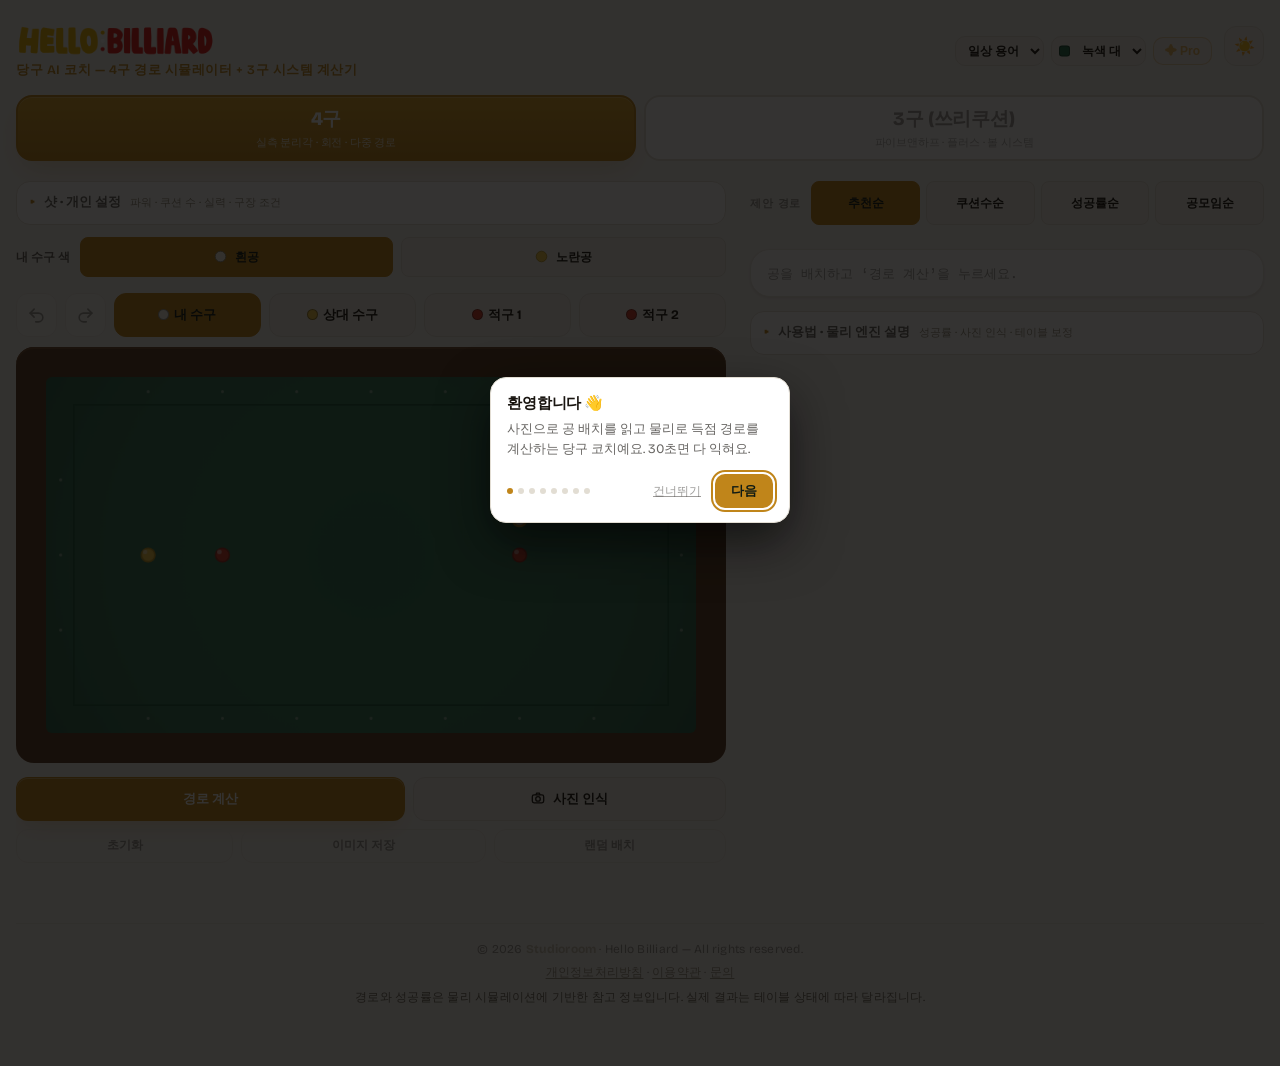
==== index.html @ 339952cd "초구 세팅은 정석대로 '먼 공' 먼저 치는 경로만 노출 (3구·4구) 당구 정석: 초구는 먼 공부터. 정식 초구 배치 그대로일 때는 수구에서 더 먼 적구를 먼저 치는 경로만 카드로" ====
<!DOCTYPE html>
<html lang="ko">
<head>
<meta charset="UTF-8">
<meta name="viewport" content="width=device-width, initial-scale=1.0, viewport-fit=cover">
<title>Hello Billiard · 당구 AI 코치 — 사진으로 4구 경로 계산 + 쓰리쿠션 시스템</title>
<meta name="description" content="당구대 사진 한 장으로 공 배치를 읽고, 물리 시뮬레이션으로 4구 득점 경로를 성공률과 함께 제안합니다. 쓰리쿠션 파이브앤하프·플러스·볼 시스템 계산기 포함. 설치 없이 무료, 사진은 기기 밖으로 나가지 않습니다.">
<link rel="canonical" href="https://hellobilliard.studioroomkr.com/">
<meta property="og:type" content="website">
<meta property="og:site_name" content="Hello Billiard">
<meta property="og:locale" content="ko_KR">
<meta property="og:title" content="Hello Billiard — 당구 AI 코치">
<meta property="og:description" content="사진으로 공 배치를 읽고 물리 엔진이 득점 경로를 성공률과 함께 제안합니다. 4구 경로 + 쓰리쿠션 시스템 계산기.">
<meta property="og:url" content="https://hellobilliard.studioroomkr.com/">
<meta property="og:image" content="https://hellobilliard.studioroomkr.com/og-image.png">
<meta property="og:image:width" content="1200">
<meta property="og:image:height" content="630">
<meta property="og:image:alt" content="Hello Billiard 앱 소개 — 3구 파이브앤하프 계산 화면. 당구대 레일의 각 지점에 수구수 52·1쿠션 32·3쿠션 20이 라벨로 표시돼 있다.">
<meta name="twitter:card" content="summary_large_image">
<meta name="twitter:title" content="Hello Billiard — 당구 AI 코치">
<meta name="twitter:description" content="사진으로 공 배치를 읽고 물리 엔진이 득점 경로를 성공률과 함께 제안합니다.">
<meta name="twitter:image" content="https://hellobilliard.studioroomkr.com/og-image.png">
<meta name="theme-color" content="#100e0a">
<link rel="manifest" href="manifest.webmanifest">
<link rel="icon" type="image/png" sizes="192x192" href="icons/icon-192.png">
<link rel="apple-touch-icon" href="icons/icon-192.png">
<meta name="apple-mobile-web-app-capable" content="yes">
<meta name="mobile-web-app-capable" content="yes">
<meta name="apple-mobile-web-app-status-bar-style" content="black-translucent">
<meta name="apple-mobile-web-app-title" content="Hello Billiard">
<link rel="preload" href="fonts/bricolage-grotesque-latin.woff2" as="font" type="font/woff2" crossorigin>
<style>

  /* 폰트 자체 호스팅 — 외부(구글) 요청 0건.
     둘 다 가변 폰트라 파일 하나가 모든 굵기를 담당한다.
     unicode-range 는 구글이 쓰던 latin 서브셋 그대로. 한글은 시스템 폰트로 폴백된다
     (두 폰트 모두 한글 글리프가 없어 기존 동작과 동일). */
  @font-face {
    font-family: 'Bricolage Grotesque';
    src: url('fonts/bricolage-grotesque-latin.woff2') format('woff2');
    font-weight: 200 800;
    font-style: normal;
    font-display: swap;
    unicode-range: U+0000-00FF, U+0131, U+0152-0153, U+02BB-02BC, U+02C6, U+02DA, U+02DC, U+0304, U+0308, U+0329, U+2000-206F, U+20AC, U+2122, U+2191, U+2193, U+2212, U+2215, U+FEFF, U+FFFD;
  }
  @font-face {
    font-family: 'Spline Sans Mono';
    src: url('fonts/spline-sans-mono-latin.woff2') format('woff2');
    font-weight: 300 700;
    font-style: normal;
    font-display: swap;
    unicode-range: U+0000-00FF, U+0131, U+0152-0153, U+02BB-02BC, U+02C6, U+02DA, U+02DC, U+0304, U+0308, U+0329, U+2000-206F, U+20AC, U+2122, U+2191, U+2193, U+2212, U+2215, U+FEFF, U+FFFD;
  }

  :root {
    --felt: #1f6b4a;
    --rail: #5b3a21;
    --rail-light: #6f4a2c;
    --ink: #0e1a14;
    --paper: #f4f1e8;
    --accent: #e8b53e;
    --warn: #d9582b;
    --c1: #f4f1e8;
    --c2: #5fb8e8;
    --c3: #c98ce0;
  }
  * { box-sizing: border-box; margin: 0; padding: 0; }
  html, body {
    background: #14110d;
    color: var(--paper);
    font-family: 'Bricolage Grotesque', sans-serif;
    min-height: 100vh;
    -webkit-tap-highlight-color: transparent;
  }
  .wrap {
    max-width: 960px;
    margin: 0 auto;
    /* 노치·제스처 바 등 안전영역 확보 (설치형 앱 전체화면 대응) */
    padding: calc(24px + env(safe-area-inset-top))
             calc(16px + env(safe-area-inset-right))
             calc(60px + env(safe-area-inset-bottom))
             calc(16px + env(safe-area-inset-left));
  }
  header { margin-bottom: 18px; }
  h1 {
    font-size: clamp(26px, 5vw, 40px);
    font-weight: 800;
    letter-spacing: -0.03em;
    line-height: 1;
  }
  h1 .sub {
    display: block;
    font-size: 13px;
    font-weight: 500;
    color: var(--accent);
    letter-spacing: 0.04em;
    margin-top: 8px;
    text-transform: uppercase;
  }
  .stage {
    background: var(--rail);
    border-radius: 14px;
    padding: 18px;
    box-shadow: 0 18px 40px rgba(0,0,0,.5), inset 0 2px 0 var(--rail-light);
  }
  canvas {
    width: 100%;
    height: auto;
    display: block;
    border-radius: 6px;
    /* pan-y = 다이 위에서 시작한 세로 스와이프는 '페이지 스크롤'로 넘긴다.
       공(또는 사진 모서리 점)을 직접 잡았을 때만 코드가 preventDefault 해서
       제스처를 가져간다 — 스크롤하려다 공이 옮겨지는 사고를 막는다. */
    touch-action: pan-y;
    cursor: crosshair;
  }
  .toolbar { display: flex; flex-wrap: wrap; gap: 8px; margin: 16px 0 10px; }
  .tool {
    flex: 1 1 auto;
    min-width: 70px;
    background: #211c14;
    border: 1.5px solid #3a3024;
    color: var(--paper);
    font-family: inherit;
    font-weight: 700;
    font-size: 13px;
    padding: 11px 8px;
    border-radius: 9px;
    cursor: pointer;
    transition: transform .08s, background .15s, border-color .15s;
  }
  .tool:active { transform: scale(.96); }
  .tool.active { background: var(--accent); color: var(--ink); border-color: var(--accent); }
  .tool .dot {
    display: inline-block;
    width: 11px; height: 11px;
    border-radius: 50%;
    margin-right: 5px;
    vertical-align: -1px;
    border: 1.5px solid rgba(0,0,0,.35);
  }
  .actions { display: flex; gap: 8px; }
  .actions .tool { background: #2c2419; }
  .actions .tool.primary { background: var(--felt); border-color: #18563c; }
  .routes { margin-top: 16px; display: grid; gap: 10px; }
  .rcard {
    background: #1b1610;
    border: 1.5px solid #312819;
    border-radius: 11px;
    padding: 13px 15px;
    cursor: pointer;
    transition: border-color .15s, background .15s;
  }
  .rcard:hover { background: #221c14; }
  .rcard.sel { border-color: var(--accent); background: #241d12; }
  .rcard .top { display: flex; align-items: center; gap: 8px; margin-bottom: 7px; }
  .rcard .swatch { width: 22px; height: 5px; border-radius: 3px; }
  .rcard .rtitle { font-weight: 800; font-size: 14px; }
  .rcard .badge {
    margin-left: auto;
    font-family: 'Spline Sans Mono', monospace;
    font-size: 12px;
    background: #2c2419;
    padding: 3px 8px;
    border-radius: 6px;
    color: var(--accent);
  }
  .rcard .badges {
    margin-left: auto;
    display: flex;
    flex-direction: column;
    gap: 4px;
    align-items: flex-end;
  }
  .rcard .badges .badge { margin-left: 0; }
  .rcard .badge.gather { color: #5fd08a; }
  .rcard .desc { font-family: 'Spline Sans Mono', monospace; font-size: 12px; line-height: 1.6; color: #c9c2b0; }
  /* 정석 코스 배지 — 유명 코스(대회전·와리가리·정석) 이름 */
  .rtitle .jseok { display:inline-block; margin-left:8px; padding:2px 8px; border-radius:999px;
    font-size:11px; font-weight:700; vertical-align:middle;
    background:rgba(232,181,62,.16); color:#e8b53e; border:1px solid rgba(232,181,62,.4); }
  .rcard .spin {
    display: inline-flex; align-items: center; gap: 6px;
    margin-top: 8px; font-size: 12px; color: #9b9484;
  }
  .rcard .metrics {
    display: grid; grid-template-columns: repeat(3, 1fr);
    gap: 8px; margin-top: 11px;
    border-top: 1px solid #312819; padding-top: 11px;
  }
  .rcard .metric {
    background: #221c14; border-radius: 9px;
    padding: 9px 6px 8px; text-align: center;
  }
  .rcard .metric .mlabel {
    font-size: 10px; color: #9b9484; margin-bottom: 6px;
    letter-spacing: 0.02em;
  }
  .rcard .metric .mvis {
    display: flex; align-items: center; justify-content: center;
    height: 38px;
  }
  .rcard .metric .mval {
    font-family: 'Spline Sans Mono', monospace;
    font-size: 11px; font-weight: 700; color: var(--paper);
    margin-top: 5px;
  }
  .panel { margin-top: 14px; background: #1b1610; border: 1.5px solid #312819; border-radius: 11px; padding: 13px 15px; }
  .hint { font-size: 12px; color: #9b9484; line-height: 1.6; }
  .empty { color: #9b9484; font-family: 'Spline Sans Mono', monospace; font-size: 13px; }
  .tune-controls {
    display: grid;
    gap: 8px;
    margin: 14px 0 10px;
  }
  .tune-row {
    display: grid;
    grid-template-columns: 86px 1fr;
    align-items: center;
    gap: 8px;
  }
  .tune-label {
    font-size: 12px;
    font-weight: 800;
    color: #c9c2b0;
  }
  .tune-options {
    display: flex;
    gap: 6px;
  }
  .tune-options button {
    flex: 1;
    min-width: 0;
    background: #211c14;
    border: 1.5px solid #3a3024;
    color: var(--paper);
    font-family: inherit;
    font-size: 12px;
    font-weight: 700;
    padding: 9px 8px;
    border-radius: 8px;
    cursor: pointer;
  }
  .tune-options button.on {
    background: var(--accent);
    border-color: var(--accent);
    color: var(--ink);
  }
  /* 실력 버튼의 점수(다마) 범위 — 이름 아래 작게 */
  .tune-options button small{
    display:block; font-size:10px; font-weight:600; opacity:.72;
    margin-top:2px; letter-spacing:-.02em;
  }
  .tune-options button.cal-val {
    flex: 0 0 52px;
    background: #2c2419;
    color: var(--accent);
    font-family: 'Spline Sans Mono', monospace;
    cursor: default;
  }
  /* 섹션 라벨 · 경로 헤더 */
  .section-label {
    font-size: 11px;
    font-weight: 700;
    letter-spacing: .08em;
    text-transform: uppercase;
    color: #9b9484;
    margin: 18px 0 8px;
  }
  .routes-head {
    display: flex;
    align-items: center;
    justify-content: space-between;
    gap: 10px;
    flex-wrap: wrap;
    margin-top: 20px;
  }
  .routes-head .section-label { margin: 0; }
  .routes-head .seg { margin: 0; flex: 1 1 300px; max-width: 560px; }
  .routes-head .seg button { padding: 8px 6px; }
  .mode-panel > .actions { margin-top: 16px; }
  .routes { margin-top: 10px; }

  /* 구장 조건 접이식 섹션 */
  details.venue summary {
    cursor: pointer;
    list-style: none;
    background: #211c14;
    border: 1.5px solid #3a3024;
    border-radius: 9px;
    padding: 11px 12px;
    font-weight: 800;
    font-size: 13px;
    color: #c9c2b0;
    transition: border-color .15s, background .15s;
  }
  details.venue summary::-webkit-details-marker { display: none; }
  details.venue summary::before {
    content: '▸';
    color: var(--accent);
    margin-right: 8px;
  }
  details.venue[open] summary::before { content: '▾'; }
  details.venue[open] summary { border-color: var(--accent); }
  details.venue summary:hover { background: #2c2419; }
  details.venue .venue-sub {
    font-weight: 500;
    font-size: 11px;
    color: #9b9484;
    margin-left: 6px;
  }
  @media (max-width: 640px) {
    .tune-row { grid-template-columns: 1fr; }
    .tune-options { display: grid; grid-template-columns: repeat(3, minmax(0, 1fr)); }
  }


  
  
  
  
  
  
  
  .tabs { display:flex; gap:6px; margin-bottom:14px; }
  .tabs button {
    flex:1; background:#1b1610; border:1.5px solid #312819;
    color:#9b9484; font-family:inherit; font-weight:700; font-size:13px;
    padding:12px 8px; border-radius:10px 10px 0 0; cursor:pointer;
    transition:background .15s, color .15s, border-color .15s;
  }
  .tabs button.on { background:var(--rail); color:var(--paper); border-color:var(--rail-light); }
  .stage {
    background:var(--rail); border-radius:14px; padding:30px;
    box-shadow:0 18px 40px rgba(0,0,0,.5), inset 0 2px 0 var(--rail-light);
  }
  /* 시스템 탭이 붙어 있을 때만 왼쪽 위 모서리를 탭과 연결 */
  .tabs + .board .stage { border-radius:0 14px 14px 14px; }
  canvas { width:100%; height:auto; display:block; border-radius:6px; touch-action:pan-y; cursor:crosshair; }
  .toolbar { display:flex; flex-wrap:wrap; gap:8px; margin:16px 0 10px; }
  .tool {
    flex:1 1 auto; min-width:90px; background:#211c14;
    border:1.5px solid #3a3024; color:var(--paper);
    font-family:inherit; font-weight:700; font-size:13px;
    padding:11px 8px; border-radius:9px; cursor:pointer;
    transition:transform .08s, background .15s, border-color .15s;
  }
  .tool:active { transform:scale(.96); }
  .tool.active { background:var(--accent); color:var(--ink); border-color:var(--accent); }
  .tool .dot {
    display:inline-block; width:11px; height:11px; border-radius:50%;
    margin-right:5px; vertical-align:-1px; border:1.5px solid rgba(0,0,0,.35);
  }
  .actions { display:flex; gap:8px; }
  .actions .tool.primary { background:var(--felt); border-color:#18563c; }
  .calc {
    margin-top:16px; background:#1b1610; border:1.5px solid #312819;
    border-radius:12px; padding:16px 18px;
  }
  .calc h2 {
    font-size:12px; letter-spacing:0.08em; text-transform:uppercase;
    color:var(--accent); margin-bottom:12px;
  }
  .formula {
    font-family:'Spline Sans Mono',monospace; font-size:13px;
    background:#241d12; border-radius:8px; padding:10px 12px;
    margin-bottom:14px; color:#c9c2b0; line-height:1.6;
  }
  .nums { display:grid; grid-template-columns:repeat(3,1fr); gap:10px; margin-bottom:14px; }
  .numbox { background:#241d12; border-radius:9px; padding:11px 8px; text-align:center; }
  .numbox .lbl { font-size:11px; color:#9b9484; margin-bottom:4px; }
  .numbox .val {
    font-family:'Spline Sans Mono',monospace; font-weight:700;
    font-size:22px; color:var(--accent);
  }
  .numbox.cue .val { color:var(--cue); }
  .numbox.target .val { color:var(--warn); }
  .result {
    font-family:'Spline Sans Mono',monospace; font-size:13px;
    line-height:1.8; border-top:1px solid #312819; padding-top:12px;
  }
  .result b { color:var(--accent); }
  .result .hit { color:#5fd08a; }
  .result .miss { color:var(--warn); }
  /* 시스템이 안 맞는 배치 — 설명을 늘어놓는 대신 바로 누를 행동을 준다.
     색은 반드시 테마 변수로 — 라이트/다크가 뒤집히면 글자가 사라진다. */
  .result .sysfix {
    display:flex; align-items:center; gap:10px; flex-wrap:wrap;
    margin-top:10px; padding-top:10px; border-top:1px solid var(--line, #312819);
  }
  .result .sysfix button { flex:0 0 auto; min-width:0; padding:9px 14px; font-size:12px; }
  .result .sysfix .why {
    flex:1 1 140px; font-size:11px; line-height:1.5; color:var(--tx-3, #9b9484);
  }
  /* 신뢰도 배지 — 검증 범위 밖 구간을 '틀렸다'가 아니라 '아직 모른다'로 표시.
     경고(.miss)보다 약하게: 계산을 막는 게 아니라 믿을 만큼만 믿으라는 뜻이다. */
  .result .exp {
    margin-top:10px; padding:8px 10px;
    background:var(--surface-2, #171309);
    border:1px solid var(--line, #312819);
    border-left:3px solid var(--warn);
    border-radius:8px;
    font-size:11px; line-height:1.55; color:var(--tx-3, #9b9484);
  }
  .result .exp b { color:var(--warn); }
  /* 당점 카드 — '3팁 순방향'을 수구 정면도로 */
  .result .aimcard {
    display:flex; align-items:center; gap:12px;
    margin:8px 0 2px; padding:8px 10px;
    background:var(--surface-2, #171309);
    border:1px solid var(--line, #312819);
    border-radius:10px;
  }
  .result .aimcard svg { flex:0 0 auto; width:52px; height:52px; display:block; }
  .result .aimtxt { font-size:12px; line-height:1.45; color:var(--tx-1, #f6f2e9); }
  .result .aimtxt span {
    display:block; font-size:11px; margin-top:2px; color:var(--tx-3, #9b9484);
  }
  .seg { display:flex; gap:6px; margin-bottom:12px; }
  .seg button {
    flex:1; background:#211c14; border:1.5px solid #3a3024;
    color:var(--paper); font-family:inherit; font-weight:700; font-size:12px;
    padding:9px 6px; border-radius:8px; cursor:pointer;
  }
  .seg button.on { background:var(--accent); color:var(--ink); border-color:var(--accent); }
  .panel {
    margin-top:14px; background:#1b1610; border:1.5px solid #312819;
    border-radius:11px; padding:13px 16px;
  }
  .panel h3 { font-size:12px; color:var(--accent); margin-bottom:6px; letter-spacing:0.05em; }
  .hint { font-size:12px; color:#9b9484; line-height:1.65; }
  /* 두께·당점 조합 칩 — 색은 테마 변수로(하드코딩하면 라이트에서 뒤집힌다) */
  .combos { display:flex; flex-wrap:wrap; gap:7px; margin-top:4px; }
  .combo {
    display:flex; align-items:center; gap:8px;
    background:var(--surface-2, #241d12); border:1px solid var(--line, #3a3024);
    border-radius:9px; padding:6px 10px;
    font-family:'Spline Sans Mono',monospace; font-size:12px;
    color:var(--tx-1, #f6f2e9);
  }
  .combo svg { flex:0 0 auto; display:block; }
  .combo .ctxt { line-height:1.4; }
  .combo .ctxt span {
    display:block; font-size:10px; font-family:inherit;
    color:var(--tx-3, #9b9484); margin-top:1px;
  }
  .combo.best { border-color:var(--accent); }
  .combo.best .ctxt b { color:var(--accent); }
  .cnote {
    margin-top:7px; font-size:11px; line-height:1.5; color:var(--tx-3, #9b9484);
  }


  /* === 통합 셸 === */
  .app-header { display:flex; align-items:baseline; gap:14px; flex-wrap:wrap; margin-bottom:18px; }
  .sport-tabs { display:flex; gap:8px; margin-bottom:20px; }
  .sport-tabs button {
    flex:1; background:#1b1610; border:2px solid #312819;
    color:#9b9484; font-family:'Bricolage Grotesque',sans-serif;
    font-weight:800; font-size:15px; padding:9px 10px; border-radius:12px;
    cursor:pointer; transition:all .15s; letter-spacing:-0.01em;
  }
  .sport-tabs button.on {
    background:linear-gradient(180deg,#2a8a5f,#1f6b4a);
    color:#f4f1e8; border-color:#3aa876;
    box-shadow:0 6px 16px rgba(31,107,74,.4);
  }
  .sport-tabs button .big { display:block; font-size:19px; margin-bottom:3px; }
  .sport-tabs button .small { display:block; font-size:11px; font-weight:500; opacity:.8; }
  .mode-panel { display:none; }
  .mode-panel.show { display:block; }

  /* === 접근성·터치 표준 (UI/UX 점검 반영) === */
  button { touch-action: manipulation; }           /* 모바일 300ms 탭 지연 제거 */
  .tool, .tune-options button, .seg button,
  .tabs button, .sport-tabs button, details.venue summary {
    min-height: 44px;                              /* 최소 터치 타깃 44px */
  }
  :focus-visible {                                 /* 키보드 포커스 링 */
    outline: 2px solid var(--accent);
    outline-offset: 2px;
  }
  button:focus:not(:focus-visible) { outline: none; }
  .tune-options button, .seg button {
    transition: background .15s, border-color .15s, color .15s, transform .08s;
  }
  .tune-options button:active:not(:disabled),
  .seg button:active { transform: scale(.96); }    /* 누름 피드백 통일 */
  .actions { flex-wrap: wrap; }                    /* 375px에서 버튼 줄바꿈 */
  .actions .tool { min-width: 96px; }
  @media (prefers-reduced-motion: reduce) {
    * { transition-duration: .01ms !important; }
    /* ▶ 재생 애니메이션은 사용자가 명시적으로 요청한 동작이라 유지 */
  }

  .site-footer {
    margin-top: 36px;
    padding-top: 18px;
    border-top: 1px solid #312819;
    text-align: center;
    font-size: 12px;
    color: #9b9484;
    letter-spacing: .02em;
  }
  .site-footer b { color: #c9c2b0; font-weight: 700; }
  .site-footer a { color: #9b9484; text-decoration: underline; text-underline-offset: 2px; }
  .site-footer a:hover { color: #e8b53e; }
  .site-footer .legal { margin-top: 8px; }

  /* 카드 기술 상세 접기 */
  .rdetail { margin-top: 6px; }
  .rdetail summary {
    cursor: pointer;
    list-style: none;
    font-size: 11px;
    color: #9b9484;
    display: inline-block;
  }
  .rdetail summary::-webkit-details-marker { display: none; }
  .rdetail summary::before { content: '▸ '; color: var(--accent); }
  .rdetail[open] summary::before { content: '▾ '; }
  .rdetail > div { margin-top: 4px; color: #9b9484; }

  /* 버튼 인라인 SVG 아이콘 */
  .bicon { vertical-align: -2px; margin-right: 5px; }

  /* 액션 계층 — 주 버튼 크게 / 보조 줄은 은은하게 / 결과 도구는 미니 */
  .actions .tool.primary { flex: 1.7; }
  .actions.sub-actions { margin-top: 8px; }
  .actions.sub-actions .tool {
    background: transparent;
    border-color: #2a231a;
    color: #9b9484;
    font-weight: 600;
    font-size: 12px;
    min-height: 34px;
    padding: 6px 8px;
  }
  .actions.sub-actions .tool:hover { color: #c9c2b0; border-color: #3a3024; }
  .routes-tools { margin-left: auto; display: flex; gap: 6px; }
  .tool.mini {
    flex: 0 0 auto;
    min-width: 0;
    min-height: 34px;
    padding: 6px 14px;
    font-size: 12px;
  }

  /* === 스테이지 바 — 경로 선택·재생·저장을 당구대 프레임 바로 아래 부착 ===
     재생 애니메이션은 캔버스에서 일어나므로, 버튼도 캔버스 곁에 있어야
     누른 뒤 스크롤로 화면을 쫓아가는 일이 없다. */
  .stage-bar {
    display: flex;
    gap: 8px;
    align-items: stretch;
    justify-content: flex-end;
    margin-top: 10px;
  }
  .stage-bar[hidden] { display: none; }
  .stage-bar .tool.mini {
    min-height: 38px;
    padding: 8px 16px;
  }
  .stage-bar .tool.mini:hover { border-color: #55462f; }
  .stage-bar .tool.mini.play {
    background: var(--accent);
    border-color: var(--accent);
    color: var(--ink);
    padding: 8px 20px;
  }
  .stage-bar .tool.mini.play:hover { background: #f2c355; }
  .stage-bar .tool.mini.play svg { display: block; }
  /* 경로 1·2·3 선택 — 누르면 해당 추천 경로가 당구대에 표시된다 */
  .stage-bar .route-picks {
    display: flex;
    gap: 6px;
    margin-right: auto;
  }
  .stage-bar .route-picks .tool.mini {
    font-family: 'Spline Sans Mono', monospace;
    padding: 8px 13px;
  }
  .stage-bar .route-picks .tool.mini.on {
    background: var(--accent);
    border-color: var(--accent);
    color: var(--ink);
  }
  .stage-bar .route-picks .tool.mini.on .dot { border-color: rgba(0,0,0,.45); }
  /* [겹쳐 보기] — 켜진 상태를 경로 선택 칩과 같은 방식으로 보여준다 */
  .stage-bar .tool.mini.on {
    background: var(--accent);
    border-color: var(--accent);
    color: var(--ink);
  }

  /* === 내 수구 색 — 공 선택 버튼 바로 위 === */
  .myball-row {
    display: flex;
    align-items: center;
    gap: 8px;
    margin: 0 0 8px;
  }
  .myball-row .myball-lbl {
    font-size: 12px;
    font-weight: 800;
    color: #c9c2b0;
    flex: 0 0 auto;
    margin-right: 2px;
  }
  .myball-row button {
    flex: 1 1 auto;
    min-width: 0;
    background: #211c14;
    border: 1.5px solid #3a3024;
    color: var(--paper);
    font-family: inherit;
    font-size: 12px;
    font-weight: 700;
    padding: 9px 8px;
    border-radius: 8px;
    cursor: pointer;
    min-height: 40px;
    transition: background .15s, border-color .15s;
  }
  .myball-row button.on { background: var(--accent); border-color: var(--accent); color: var(--ink); }

  /* === undo/redo — 공 선택 줄 앞의 아이콘 버튼 === */
  .toolbar .histbtn {
    flex: 0 0 auto;
    min-width: 0;
    padding: 6px 10px;
    line-height: 1;
    background: #2c2419;
    display: inline-flex;
    align-items: center;
    justify-content: center;
  }
  .toolbar .histbtn svg {
    display: block;
    width: 19px; height: 19px;
    fill: none;
    stroke: currentColor;
    stroke-width: 2;
    stroke-linecap: round;
    stroke-linejoin: round;
  }
  .toolbar .histbtn:disabled { opacity: .4; cursor: default; }
  .toolbar .tool[data-ball] { flex: 1 1 0; }

  /* === 샷 요약 — 선택한 경로의 당점·두께·파워를 당구대 위에 한 줄로 === */
  .shot-brief {
    display: flex;
    align-items: center;
    gap: 16px;
    flex-wrap: wrap;
    margin: 0 0 8px;
    padding: 6px 12px;
    background: #1b1610;
    border: 1.5px solid #312819;
    border-radius: 9px;
    font-size: 12px;
    font-weight: 700;
    color: #c9c2b0;
  }
  .shot-brief[hidden] { display: none; }
  .shot-brief .swatch { width: 18px; height: 4px; border-radius: 3px; flex: 0 0 auto; }
  .shot-brief .sbi { display: inline-flex; align-items: center; gap: 7px; }
  .shot-brief .sbi svg { display: block; height: 20px; width: auto; }

  /* === 좁은 화면: 당구대(+스테이지 바)를 화면 상단에 고정 ===
     경로 카드를 눌러도, 재생을 눌러도 보드가 항상 보인다. */
  @media (max-width: 999px) {
    /* 컬럼 래퍼를 해제해 sticky 범위를 패널 전체(경로 카드 포함)로 확장 —
       카드 끝까지 스크롤해도 보드가 밀려 올라가 잘리지 않는다 */
    .col-board, .col-side { display: contents; }
    .board {
      position: sticky;
      top: 0;
      z-index: 30;
      background: var(--bg);   /* 뒤로 지나가는 콘텐츠 가림 (테마 대응) */
      padding: calc(6px + env(safe-area-inset-top)) 0 6px;
    }
    /* 사진 인식 중에도 당구대(다이)는 상단에 계속 고정 — 인식 결과를 바로 비교할 수 있게.
       (예전엔 body.photo-open 에서 고정을 풀었으나, 다이가 사라지는 문제로 제거) */
  }

  /* === 넓은 화면: 보드(왼쪽) 고정 + 결과(오른쪽) 스크롤 === */
  @media (min-width: 1000px) {
    .wrap { max-width: 1280px; }
    .mode-panel.show {
      display: grid;
      grid-template-columns: minmax(0, 58fr) minmax(0, 42fr);
      gap: 24px;
      align-items: start;
    }
    .col-board {
      position: sticky;
      top: 18px;
      max-height: calc(100vh - 36px);
      overflow-y: auto;
      padding-bottom: 24px;   /* stage 그림자가 잘리지 않도록 */
    }
    .col-side { min-width: 0; }
    .col-side .routes-head { margin-top: 0; }
  }

  /* === 모바일 컴팩트 레이아웃 (640px 이하) === */
  @media (max-width: 640px) {
    .wrap {
      padding: calc(14px + env(safe-area-inset-top))
               calc(10px + env(safe-area-inset-right))
               calc(40px + env(safe-area-inset-bottom))
               calc(10px + env(safe-area-inset-left));
    }
    h1 { font-size: 24px; }
    h1 .sub { font-size: 11px; margin-top: 5px; }

    .sport-tabs { margin-bottom: 12px; }
    .sport-tabs button { padding: 6px 6px; min-height: 0; }
    .sport-tabs button .big { font-size: 14px; margin-bottom: 1px; }
    .sport-tabs button .small { font-size: 9px; }
    .stage { padding: 10px; border-radius: 10px; }
    .section-label { margin: 14px 0 6px; }

    /* 버튼 높이 축소 (모바일은 낮게 — 44px 규칙 오버라이드) */
    .tool, .tune-options button, .seg button, .tabs button, details.venue summary {
      min-height: 36px;
    }

    /* undo/redo + 공 선택 4버튼 = 한 줄 (flex — 아이콘 버튼은 좁게, 공 버튼은 균등) */
    .toolbar { display: flex; flex-wrap: nowrap; gap: 4px; margin: 8px 0 6px; }
    .tool { min-width: 0; padding: 6px 2px; font-size: 11px; }
    .tool .dot { width: 9px; height: 9px; margin-right: 3px; }
    .toolbar .histbtn { padding: 6px 7px; }
    .toolbar .histbtn svg { width: 17px; height: 17px; }
    .myball-row { gap: 6px; margin-bottom: 6px; }
    .myball-row .myball-lbl { font-size: 11px; }
    .myball-row button { font-size: 11px; padding: 7px 4px; min-height: 36px; }

    /* 설정 버튼 축소 + 개수별 균등 그리드 (4개도 한 줄) */
    .tune-controls { gap: 5px; }
    .tune-row { gap: 3px; }
    .tune-label { font-size: 11px; }
    .tune-options { gap: 5px; }
    .tune-options button { padding: 6px 2px; font-size: 11px; }
    .tune-options:has(> button:nth-child(4)) { grid-template-columns: repeat(4, 1fr); } /* 4개 → 한 줄 */
    .tune-options:has(> button:nth-child(2):last-child) { grid-template-columns: repeat(2, 1fr); } /* 2개 → 반반 */
    details.venue summary { padding: 8px 10px; font-size: 12px; }

    /* 액션: 주 버튼 전체 폭 + 나머지 2열 */
    .actions, .mode-panel > .actions { display: grid; grid-template-columns: repeat(2, 1fr); gap: 6px; }
    .actions .tool { min-width: 0; }
    .actions .tool.primary:first-child { grid-column: 1 / -1; }
    .actions .tool:nth-child(2):last-child { grid-column: 1 / -1; }   /* 2버튼 줄은 둘 다 전체 폭 */
    .actions.sub-actions { display: flex; }                            /* 보조 줄은 한 줄 유지 */
    .actions.sub-actions .tool { flex: 1; min-height: 32px; }
    .stage-bar { margin-top: 8px; }
    .stage-bar .tool.mini { min-height: 34px; padding: 6px 14px; }

    .seg { gap: 5px; }
    .seg button { padding: 6px 3px; font-size: 11px; }
    .actions .tool { padding: 8px 4px; font-size: 12px; }
    .routes-head .seg { max-width: none; }
    .rcard { padding: 11px 12px; }
    .rcard .metrics { gap: 6px; }
    .calc { padding: 13px 12px; }
  }

  /* ============================================================
     UI 개편 레이어 (3차) · mobile-app-ui-design 스킬
     시그니처=일렉트릭 시안 · 라이트/다크 토글 · 히어로 카드 · 마이크로 모션.
     기능 불변. 되돌리기: 이 블록 + 헤더 토글 + 테마 스크립트 제거.
     ============================================================ */
  :root{
    /* 다크(기본) — 웜 차콜 프레임에 골드 시그니처 */
    --bg:#100e0a;
    --surface:#1a1712;
    --surface-2:#231f18;
    --line:#342f24;
    --line-soft:#2a251d;
    --accent:#f2bb42;
    --accent-2:#ffd061;
    --on-accent:#2a1c00;
    --accent-soft:rgba(242,187,66,.13);
    --accent-line:rgba(242,187,66,.5);
    --accent-glow:rgba(242,187,66,.32);
    --felt-glow:rgba(33,150,96,.26);
    --tx-1:#f6f2e9;
    --tx-2:rgba(246,242,233,.72);
    --tx-3:rgba(246,242,233,.46);
    --ok:#5fd08a;
    --sh-1:0 2px 8px rgba(0,0,0,.4);
    --sh-2:0 12px 32px rgba(0,0,0,.5);
    --sh-3:0 24px 60px rgba(0,0,0,.55);
    --amb-1:rgba(242,187,66,.09);
    --amb-2:rgba(33,150,96,.06);
  }
  :root[data-theme="light"]{
    --bg:#f4f2ee;
    --surface:#ffffff;
    --surface-2:#f0ede7;
    --line:#e2ddd3;
    --line-soft:#eae6de;
    --accent:#c0851a;
    --accent-2:#e0a52a;
    --on-accent:#ffffff;
    --accent-soft:rgba(192,133,26,.12);
    --accent-line:rgba(192,133,26,.42);
    --accent-glow:rgba(192,133,26,.28);
    --felt-glow:rgba(33,150,96,.15);
    --tx-1:#191510;
    --tx-2:rgba(25,21,16,.66);
    --tx-3:rgba(25,21,16,.42);
    --ok:#12945a;
    --sh-1:0 1px 3px rgba(30,24,14,.1);
    --sh-2:0 10px 28px rgba(30,24,14,.14);
    --sh-3:0 20px 44px rgba(30,24,14,.16);
    --amb-1:rgba(192,133,26,.07);
    --amb-2:rgba(33,150,96,.05);
  }
  html, body{ background:var(--bg); color:var(--tx-1); transition:background .25s, color .25s; }
  body::before{
    content:''; position:fixed; inset:0; z-index:-1; pointer-events:none;
    background:
      radial-gradient(1000px 520px at 50% -6%, var(--amb-1), transparent 60%),
      radial-gradient(760px 460px at 50% 3%, var(--amb-2), transparent 55%);
  }

  /* 라이트/다크 토글 — 헤더 우상단 */
  .app-header{ position:relative; padding-right:52px; }
  .theme-toggle{ position:absolute; top:2px; right:0; width:40px; height:40px;
    border-radius:12px; background:var(--surface-2); border:1px solid var(--line);
    color:var(--tx-1); font-size:17px; line-height:1; cursor:pointer;
    display:flex; align-items:center; justify-content:center; transition:border-color .15s, background .15s; }
  .theme-toggle:hover{ border-color:var(--accent-line); }

  /* 숫자·데이터 표 정렬 */
  .rcard .desc, .rcard .metric .mval, .rc-pct,
  .shot-brief, .formula, .nums .val, .result,
  .route-picks .tool.mini{ font-variant-numeric:tabular-nums; }

  /* 헤더 */
  h1{ font-weight:800; letter-spacing:-.04em; color:var(--tx-1); }
  h1 .sub{ color:var(--accent); opacity:.95; font-weight:600; }
  /* 헤더 대표 로고 (워드마크 이미지) */
  h1.brand{ line-height:1; }
  .brand-logo{ display:block; height:32px; width:auto; max-width:min(72vw,340px); }
  @media (max-width:520px){ .brand-logo{ height:27px; } }
  /* 스플래시(인트로) — 앱 첫 화면 */
  #hbSplash{ position:fixed; inset:0; z-index:3000; display:flex; align-items:center;
    justify-content:center; background:#100e0a; transition:opacity .55s ease; }
  #hbSplash img{ max-width:100%; max-height:100%; object-fit:contain; display:block; }
  #hbSplash.hide{ opacity:0; pointer-events:none; }

  /* 종목 탭 — 활성=시안 시그니처 */
  .sport-tabs button{ background:var(--surface); border:2px solid var(--line);
    color:var(--tx-3); border-radius:16px; }
  .sport-tabs button.on{
    background:linear-gradient(180deg,var(--accent-2),var(--accent));
    color:var(--on-accent); border-color:var(--accent);
    box-shadow:0 12px 28px -8px var(--accent-glow), inset 0 1px 0 rgba(255,255,255,.25); }

  /* 당구대 — 그림자·글로우 없이, 레일 상단 하이라이트만 유지 */
  .stage{ position:relative; overflow:hidden; border-radius:18px;
    box-shadow:inset 0 2px 0 var(--rail-light); }
  .tabs + .board .stage{ border-radius:0 18px 18px 18px; }

  /* 공통 버튼/세그/탭 — 테마 변수로 라이트 대응 */
  .tool, .tune-options button, .seg button, .tabs button{
    background:var(--surface-2); border:1.5px solid var(--line); color:var(--tx-1); }
  .tabs button.on{ background:var(--accent-soft); color:var(--accent);
    border-color:var(--accent-line); }
  .tool{ border-radius:12px; }
  /* 베이스 .actions .tool 규칙(명시도 0,3,0)을 이기도록 같은 명시도로 재정의 */
  .actions .tool{ background:var(--surface-2); border-color:var(--line); color:var(--tx-1); }
  .tool.primary, .actions .tool.primary{ background:var(--accent);
    border-color:transparent; color:var(--on-accent); }
  .actions .tool.primary{ box-shadow:0 10px 24px -8px var(--accent-glow),
    inset 0 1px 0 rgba(255,255,255,.3); }
  .actions.sub-actions .tool{ background:transparent; color:var(--tx-3); border-color:var(--line-soft); }
  .stage-bar .tool.mini{ border-radius:12px; background:var(--surface-2); border-color:var(--line); }
  /* 스테이지 바(경로/재생/저장) 줄과 아래 액션(경로 계산 등) 사이 간격 */
  .board + .actions{ margin-top:14px; }
  .stage-bar .tool.mini.play{ background:var(--accent); color:var(--on-accent);
    border-color:transparent; box-shadow:0 8px 22px -6px var(--accent-glow),
    inset 0 1px 0 rgba(255,255,255,.35); }
  .myball-row button{ background:var(--surface-2); border-color:var(--line); color:var(--tx-1); }
  .myball-row .myball-lbl{ color:var(--tx-2); }
  .toolbar .histbtn{ background:var(--surface); }

  /* 경로 카드 — 부유·큰 라운드·호버 리프트 + 히어로 성공률 레이아웃 */
  .rcard{ background:var(--surface); border:1px solid var(--line-soft);
    border-radius:20px; box-shadow:var(--sh-1); padding:16px 17px;
    position:relative; overflow:hidden;
    transition:transform .13s ease, box-shadow .15s, background .15s, border-color .15s; }
  .rcard:hover{ background:var(--surface-2); transform:translateY(-1px); }
  .rcard.sel{ background:var(--accent-soft); border-color:var(--accent-line);
    box-shadow:var(--sh-2), 0 0 0 1px var(--accent-line), 0 10px 34px -10px var(--accent-glow); }
  .rcard.sel::before{ content:''; position:absolute; left:0; top:0; bottom:0; width:3px;
    background:linear-gradient(180deg,var(--accent-2),var(--accent)); }

  /* 카드 헤더: 제목(좌) + 히어로 성공률(우) */
  .rc-top{ display:flex; align-items:flex-start; gap:11px; margin-bottom:10px; }
  .rc-top .swatch{ width:20px; height:5px; border-radius:3px; margin-top:6px; flex:0 0 auto; }
  .rc-title{ flex:1 1 auto; min-width:0; }
  .rc-title .rtitle{ font-weight:800; font-size:15px; color:var(--tx-1); line-height:1.28; letter-spacing:-.01em; }
  .rc-title .rc-sub{ margin-top:4px; font-size:12px; font-weight:700; color:var(--ok);
    font-variant-numeric:tabular-nums; }
  .rc-hero{ flex:0 0 auto; text-align:right; line-height:1; padding-left:6px; }
  .rc-hero .rc-pct{ font-family:'Spline Sans Mono',monospace; font-weight:700;
    font-size:33px; color:var(--accent); letter-spacing:-.02em; }
  .rc-hero .rc-pct .u{ font-size:16px; opacity:.65; margin-left:1px; }
  .rc-hero .rc-herolabel{ margin-top:4px; font-size:10px; letter-spacing:.08em;
    text-transform:uppercase; color:var(--tx-3); }
  .rcard.sel .rc-hero .rc-pct{ color:var(--accent-2); }
  .rcard .desc{ color:var(--tx-2); }
  .rcard .desc b{ color:var(--tx-1); }
  /* 참고용 '다른 순서' 경로 — 정식 제안과 구분되게 점선 테두리·호박색·약한 채도 */
  .rcard.ref{ border-style:dashed; border-color:rgba(224,164,74,.55); background:rgba(224,164,74,.05); opacity:.94; }
  .rcard.ref:hover{ background:rgba(224,164,74,.09); }
  .rcard.ref.sel{ border-color:rgba(224,164,74,.9);
    box-shadow:var(--sh-2), 0 0 0 1px rgba(224,164,74,.5); }
  .rcard.ref.sel::before{ background:linear-gradient(180deg,#e8b45f,#e0a44a); }
  .rcard.ref .rc-hero .rc-pct{ color:var(--tx-3); }
  .rc-sub.ref{ color:#e0a44a !important; }
  .ref-badge{ display:inline-block; padding:1px 7px; margin-right:5px; border-radius:999px;
    background:rgba(224,164,74,.16); border:1px solid rgba(224,164,74,.5); color:#e8b45f;
    font-size:11px; font-weight:800; letter-spacing:.02em; vertical-align:1px; }

  /* 지표 타일 */
  .rcard .metrics{ border-top:1px solid var(--line-soft); }
  .rcard .metric{ background:var(--surface-2); border-radius:14px; }
  .rcard .metric .mlabel{ color:var(--tx-3); }
  .rcard .metric .mval{ color:var(--tx-1); }

  /* 패널·힌트·요약·계산기 */
  .panel{ background:var(--surface); border:1px solid var(--line-soft);
    border-radius:20px; box-shadow:var(--sh-1); }
  .hint{ color:var(--tx-2); }
  .empty{ color:var(--tx-3); }
  .shot-brief{ background:var(--surface); border:1px solid var(--line-soft);
    border-radius:16px; box-shadow:var(--sh-1); color:var(--tx-2); }
  .shot-brief .sbi b{ color:var(--tx-1); }
  details.venue summary{ background:var(--surface); border-color:var(--line);
    border-radius:14px; color:var(--tx-2); }
  .venue-sub{ color:var(--tx-3); }
  .section-label{ color:var(--tx-3); }
  .calc{ background:var(--surface); border:1px solid var(--line-soft);
    border-radius:20px; box-shadow:var(--sh-1); }
  .formula{ background:var(--surface-2); color:var(--tx-2); }

  /* AI 시스템 추천 카드 */
  .coach-card{ background:var(--surface); border:1px solid var(--line-soft);
    border-radius:20px; box-shadow:var(--sh-1); padding:15px 16px; margin-bottom:12px; }
  .coach-card[hidden]{ display:none; }
  /* 시스템 미선택 기본 안내 — 물리 경로 우선을 알리고 시스템은 opt-in임을 설명 */
  .none-hint{ background:var(--surface); border:1px solid var(--line-soft);
    border-left:3px solid var(--accent); border-radius:16px; box-shadow:var(--sh-1);
    padding:15px 16px; margin-bottom:12px; }
  .none-hint .nh-title{ font-weight:800; font-size:14px; color:var(--tx-1); margin-bottom:8px; }
  .none-hint p{ font-size:12.5px; line-height:1.6; color:var(--tx-2); margin:6px 0 0; }
  .none-hint .nh-sub{ color:var(--tx-3); }
  .coach-card .cc-title{ font-size:11px; letter-spacing:.07em; text-transform:uppercase;
    color:var(--accent); font-weight:800; margin-bottom:10px; }
  .coach-card .cc-row{ display:flex; align-items:center; gap:10px; padding:7px 6px;
    margin:0 -6px; border-radius:10px; }
  .coach-card .cc-row.best{ background:var(--accent-soft); }
  .coach-card .cc-sys{ font-weight:800; font-size:13.5px; color:var(--tx-2); flex:0 0 96px; }
  .coach-card .cc-row.best .cc-sys{ color:var(--tx-1); }
  .coach-card .cc-stars{ font-size:13px; letter-spacing:1.5px; color:var(--accent); }
  .coach-card .cc-err{ margin-left:auto; font-family:'Spline Sans Mono',monospace;
    font-size:12px; color:var(--tx-3); font-variant-numeric:tabular-nums; }
  .coach-card .cc-reco{ margin-top:11px; padding-top:11px;
    border-top:1px solid var(--line-soft); font-size:13px; line-height:1.6; color:var(--tx-2); }
  .coach-card .cc-reco b{ color:var(--accent); }
  .coach-card .cc-switch{ margin-top:10px; }
  .coach-card .cc-switch button{ background:var(--accent); color:var(--on-accent);
    border:0; border-radius:10px; font-family:inherit; font-weight:800; font-size:12.5px;
    padding:9px 14px; cursor:pointer; box-shadow:0 6px 16px -6px var(--accent-glow); }
  .numbox{ background:var(--surface-2); border-radius:14px; }
  .numbox .lbl{ color:var(--tx-3); }
  .result{ color:var(--tx-2); }
  .site-footer{ border-top:1px solid var(--line-soft); color:var(--tx-3); }

  /* ── 마이크로 모션 ── */
  @keyframes rc-in{ from{ opacity:0; transform:translateY(12px); } to{ opacity:1; transform:none; } }
  .routes.just .rcard{ animation:rc-in .42s cubic-bezier(.2,.75,.25,1) both;
    animation-delay:var(--d,0ms); }
  @keyframes hero-pop{ 0%{ transform:scale(.6); opacity:0; } 62%{ transform:scale(1.12); } 100%{ transform:scale(1); opacity:1; } }
  .routes.just .rcard .rc-pct{ display:inline-block;
    animation:hero-pop .5s cubic-bezier(.2,.8,.2,1) both; animation-delay:calc(var(--d,0ms) + 80ms); }

  @media (prefers-reduced-motion: reduce){
    .rcard:hover{ transform:none; }
    .routes.just .rcard, .routes.just .rcard .rc-pct{ animation:none; }
    html,body{ transition:none; }
  }

</style>
<script type="application/ld+json">
{
  "@context": "https://schema.org",
  "@type": "WebApplication",
  "name": "Hello Billiard",
  "alternateName": "헬로 빌리아드 — 당구 AI 코치",
  "url": "https://hellobilliard.studioroomkr.com/",
  "applicationCategory": "SportsApplication",
  "operatingSystem": "Any (PWA)",
  "browserRequirements": "JavaScript 필요",
  "inLanguage": "ko",
  "isAccessibleForFree": true,
  "offers": { "@type": "Offer", "price": "0", "priceCurrency": "KRW" },
  "author": { "@type": "Organization", "name": "Studioroom" },
  "screenshot": "https://hellobilliard.studioroomkr.com/og-image.png",
  "featureList": [
    "당구대 사진에서 공 배치 자동 인식 (온디바이스)",
    "4구 득점 경로 계산 + 몬테카를로 성공률",
    "빈쿠션·뱅크샷 경로 탐색 및 쿠션 수 규칙 선택",
    "쓰리쿠션 파이브앤하프·플러스·볼 시스템 계산기",
    "테이블 캘리브레이션 및 실력 3단계"
  ],
  "description": "당구대 사진으로 공 배치를 인식하고 물리 시뮬레이션으로 4구 득점 경로와 쓰리쿠션 시스템 해를 제안하는 웹 앱. 사진은 기기에서만 처리되며 서버로 전송되지 않습니다."
}
</script>
<script id="hb-theme-init">
// 테마(라이트/다크) 초기 적용 — 렌더 전에 실행해 깜빡임 방지.
// 저장값 없으면 시스템 설정을 따른다.
(function(){
  try{
    var t=localStorage.getItem('hb_theme');
    if(!t) t=(window.matchMedia&&window.matchMedia('(prefers-color-scheme: light)').matches)?'light':'dark';
    t = t==='light'?'light':'dark';
    document.documentElement.setAttribute('data-theme', t);
    var mt=document.querySelector('meta[name="theme-color"]');
    if(mt) mt.setAttribute('content', t==='light'?'#f4f2ee':'#100e0a');
  }catch(e){ document.documentElement.setAttribute('data-theme','dark'); }
})();
</script>
</head>
<body>
<!-- 스플래시(인트로) — 앱 켤 때 잠깐 표시 후 페이드아웃(탭하면 즉시 넘어감) -->
<div id="hbSplash"><img src="design/intro.jpg" alt="Hello Billiard" fetchpriority="high"></div>
<script id="hb-splash-init">
(function(){
  var s=document.getElementById('hbSplash'); if(!s) return;
  var done=false;
  function hide(){ if(done) return; done=true; s.classList.add('hide');
    setTimeout(function(){ if(s&&s.parentNode) s.parentNode.removeChild(s); },600); }
  var t=setTimeout(hide,1800);
  s.addEventListener('click',function(){ clearTimeout(t); hide(); });
})();
</script>
<noscript>
  <p style="padding:20px;color:#f4f1e8;background:#241f16;border-bottom:1px solid #4a3520">
    Hello Billiard는 당구대 사진으로 공 배치를 인식해 4구 득점 경로와
    쓰리쿠션 시스템 해를 계산하는 웹 앱입니다. 사용하려면 JavaScript를 켜 주세요.
    사진은 기기 안에서만 처리되며 서버로 전송되지 않습니다.
  </p>
</noscript>
<div class="wrap">
  <div class="app-header">
    <h1 class="brand">
      <img class="brand-logo" src="design/logo/Hellobilliard_Logo2.png" alt="Hello Billiard" width="1024" height="164">
      <span class="sub" data-en="Billiards AI Coach — 4-Ball path simulator + 3-Cushion system calculator">당구 AI 코치 — 4구 경로 시뮬레이터 + 3구 시스템 계산기</span>
    </h1>
    <div class="hctl">
      <select id="langSel" class="hsel" aria-label="당구 용어 언어">
        <option value="ko1">일상 용어</option>
        <option value="ko2">표준 용어</option>
        <option value="en">English</option>
      </select>
      <span class="felt-pick">
        <span class="felt-dot" id="feltDot" aria-hidden="true"></span>
        <select id="feltSel" class="hsel" aria-label="당구대 색">
          <option value="green">녹색 대</option>
          <option value="blue">파란 대</option>
        </select>
      </span>
      <button id="proTeaser" class="pro-chip" type="button" aria-label="Hello Billiard Pro 안내">✦ Pro</button>
    </div>
    <button id="themeToggle" class="theme-toggle" type="button" aria-label="라이트/다크 테마 전환" title="라이트/다크 전환">🌙</button>
  </div>

  <div class="sport-tabs" id="sportTabs">
    <button data-mode="m4" class="on">
      <span class="big" data-en="4-Ball">4구</span>
      <span class="small" data-en="Measured angle · English · multi-path">실측 분리각 · 회전 · 다중 경로</span>
    </button>
    <button data-mode="m3">
      <span class="big" data-en="3-Cushion">3구 (쓰리쿠션)</span>
      <span class="small" data-en="Five &amp; a half · Plus · Ball system">파이브앤하프 · 플러스 · 볼 시스템</span>
    </button>
  </div>

  <div class="mode-panel show" id="panel-m4">
  <div class="col-board">
  <details class="venue autofold" id="g4-settings" style="margin:0 0 12px">
  <summary data-en-html="Shot &amp; Personal <span class=&quot;venue-sub&quot;>Power · Cushions · Skill · Table</span>">샷 · 개인 설정 <span class="venue-sub">파워 · 쿠션 수 · 실력 · 구장 조건</span></summary>
  <div class="tune-controls" id="g4-tuning" style="margin-top:8px">
    <div class="tune-row">
      <span class="tune-label" data-en="Power">샷 파워</span>
      <div class="tune-options">
        <button data-tune="power" data-value="soft" data-en="Soft">약</button>
        <button data-tune="power" data-value="normal" class="on" data-en="Normal">보통</button>
        <button data-tune="power" data-value="hard" data-en="Hard">강</button>
      </div>
    </div>
    <div class="tune-row">
      <span class="tune-label" data-en="Cushions">쿠션 수</span>
      <div class="tune-options">
        <button data-crule="any" class="on" data-en="Auto">추천</button>
        <button data-crule="1" data-en="1 cush">1쿠션</button>
        <button data-crule="2" data-en="2 cush">2쿠션</button>
        <button data-crule="3" data-en="3 cush+">3쿠션↑</button>
      </div>
    </div>
    <div class="tune-row">
      <span class="tune-label" data-en="Skill">내 실력</span>
      <div class="tune-options">
        <button data-skill="beg" data-en-html="Beginner<small>~100 pt</small>">초급<small>~100점</small></button>
        <button data-skill="mid" class="on" data-en-html="Intermediate<small>~250 pt</small>">중급<small>~250점</small></button>
        <button data-skill="adv" data-en-html="Advanced<small>250 pt~</small>">상급<small>250점~</small></button>
      </div>
    </div>
    <details class="venue">
      <summary data-en-html="Table condition <span class=&quot;venue-sub&quot;>Cloth · Cushion · Calibration</span>">구장 조건 <span class="venue-sub">천 상태 · 쿠션 · 테이블 보정</span></summary>
      <div class="tune-controls" style="margin:8px 0 0">
        <div class="tune-row">
          <span class="tune-label" data-en="Cloth">천 상태</span>
          <div class="tune-options">
            <button data-tune="cloth" data-value="slow" data-en="Slow">느림</button>
            <button data-tune="cloth" data-value="normal" class="on" data-en="Normal">보통</button>
            <button data-tune="cloth" data-value="fast" data-en="Fast">빠름</button>
          </div>
        </div>
        <div class="tune-row">
          <span class="tune-label" data-en="Cushion">쿠션</span>
          <div class="tune-options">
            <button data-tune="cushion" data-value="short" data-en="Short">짧음</button>
            <button data-tune="cushion" data-value="normal" class="on" data-en="Normal">보통</button>
            <button data-tune="cushion" data-value="long" data-en="Long">김</button>
          </div>
        </div>
        <div class="tune-row">
          <span class="tune-label" data-en="Cushion cal.">쿠션 보정</span>
          <div class="tune-options">
            <button data-cal="cush" data-d="-1" data-en="− shorter">− 짧게</button>
            <button class="cal-val" data-cal-val="cush" disabled>0</button>
            <button data-cal="cush" data-d="1" data-en="+ longer">+ 길게</button>
          </div>
        </div>
        <div class="tune-row">
          <span class="tune-label" data-en="Roll cal.">구름 보정</span>
          <div class="tune-options">
            <button data-cal="roll" data-d="-1" data-en="− shorter">− 짧게</button>
            <button class="cal-val" data-cal-val="roll" disabled>0</button>
            <button data-cal="roll" data-d="1" data-en="+ longer">+ 길게</button>
          </div>
        </div>
      </div>
    </details>
  </div>
  </details>

  <div class="myball-row">
    <span class="myball-lbl" data-en="My ball">내 수구 색</span>
    <button data-myball="white" class="on"><svg class="bicon" viewBox="0 0 16 16" width="13" height="13" aria-hidden="true"><circle cx="8" cy="8" r="6.5" fill="#f7f4ea" stroke="#8b8574"/></svg> <span data-en="White">흰공</span></button>
    <button data-myball="yellow"><svg class="bicon" viewBox="0 0 16 16" width="13" height="13" aria-hidden="true"><circle cx="8" cy="8" r="6.5" fill="#f0c542" stroke="#b89220"/></svg> <span data-en="Yellow">노란공</span></button>
  </div>
  <div class="toolbar" id="g4-toolbar">
    <button class="tool histbtn" id="g4-undo" aria-label="공 이동 되돌리기" title="되돌리기" disabled><svg viewBox="0 0 24 24" aria-hidden="true"><path d="M9 14 4 9l5-5"/><path d="M4 9h10.5a5.5 5.5 0 0 1 0 11H11"/></svg></button>
    <button class="tool histbtn" id="g4-redo" aria-label="공 이동 다시하기" title="다시하기" disabled><svg viewBox="0 0 24 24" aria-hidden="true"><path d="m15 14 5-5-5-5"/><path d="M20 9H9.5a5.5 5.5 0 0 0 0 11H13"/></svg></button>
    <button class="tool active" data-ball="cue"><span class="dot" style="background:#f7f4ea"></span><span data-en="My cue">내 수구</span></button>
    <button class="tool" data-ball="cue2"><span class="dot" style="background:#f0c542"></span><span data-en="Opp. cue">상대 수구</span></button>
    <button class="tool" data-ball="r1"><span class="dot" style="background:#d23b2b"></span><span data-en="Red 1">적구 1</span></button>
    <button class="tool" data-ball="r2"><span class="dot" style="background:#d23b2b"></span><span data-en="Red 2">적구 2</span></button>
  </div>
<div class="board">
  <div class="shot-brief" id="g4-shotBrief" hidden></div>
  <div class="stage">
    <canvas id="g4-table" width="840" height="460" role="img" aria-label="4구 당구대 — 공을 잡아 드래그해 옮깁니다"></canvas>
  </div>
  <div class="stage-bar" id="g4-stageBar" hidden>
    <div class="route-picks" id="g4-routePicks"></div>
    <button class="tool mini play" id="g4-play" aria-label="경로 재생" title="경로 재생"><svg viewBox="0 0 16 16" width="14" height="14" aria-hidden="true"><path d="M4 2.5v11l9-5.5z" fill="currentColor"/></svg></button>
  </div>
  </div>


  <div class="actions">
    <button class="tool primary" id="g4-calc" data-en="Calculate">경로 계산</button>
    <button class="tool" id="g4-photo"><svg class="bicon" viewBox="0 0 16 16" width="14" height="14" fill="none" stroke="currentColor" stroke-width="1.5" aria-hidden="true"><rect x="1.5" y="4.5" width="13" height="9" rx="2"/><circle cx="8" cy="9" r="2.6"/><path d="M5.5 4.5l1-2h3l1 2"/></svg> <span data-en="Photo Scan">사진 인식</span></button>
  </div>
  <div class="actions sub-actions">
    <button class="tool" id="g4-reset" data-en="Reset">초기화</button>
    <button class="tool" id="g4-share" data-en="Save image">이미지 저장</button>
    <button class="tool" id="g4-example" data-en="Random">랜덤 배치</button>
  </div>

  <input type="file" id="g4-file" accept="image/*" style="display:none">
  <div class="panel" id="g4-photoPanel" style="display:none">
    <h3 style="font-size:12px;color:var(--accent);letter-spacing:.05em;margin-bottom:8px"
      data-en="📷 Photo scan — align corners">📷 사진 인식 — 모서리 맞추기</h3>
    <div class="photo-wrap">
      <canvas id="g4-photoCv" role="img" aria-label="촬영한 당구대 사진 — 노란 점 4개를 드래그해 경기면 모서리를 맞춥니다"
        style="width:100%;border-radius:8px;touch-action:pan-y;cursor:crosshair"></canvas>
      <div class="actions photo-float">
        <button class="tool primary" id="g4-detect" data-en="Detect → Calculate">공 인식 → 경로 계산</button>
        <button class="tool" id="g4-swapCue" data-en="Cue ⇄ Opp.">수구 ⇄ 상대</button>
        <button class="tool" id="g4-photoCancel" data-en="Close">닫기</button>
      </div>
    </div>
    <p class="hint" id="g4-photoMsg" style="margin-top:8px"></p>
  </div>
  </div><!-- /col-board -->

  <div class="col-side">
  <div class="routes-head">
    <div class="section-label" data-en="Suggested paths">제안 경로</div>
    <div class="seg" id="g4-sortseg">
      <button data-sort="best" class="on" data-en="Best">추천순</button>
      <button data-sort="cush" data-en="Cushions">쿠션수순</button>
      <button data-sort="prob" data-en="Success %">성공률순</button>
      <button data-sort="gather" data-en="Gather">공모임순</button>
    </div>
  </div>

  <div class="routes" id="g4-routes">
    <div class="panel"><span class="empty">공을 배치하고 ‘경로 계산’을 누르세요.</span></div>
  </div>

  <details class="venue guide" style="margin-top:14px">
  <summary data-en-html="How to use · physics engine <span class=&quot;venue-sub&quot;>Success rate · photo scan · table calibration</span>">사용법 · 물리 엔진 설명 <span class="venue-sub">성공률 · 사진 인식 · 테이블 보정</span></summary>
  <div class="panel" style="margin-top:8px">
    <p class="hint" data-lang="en" hidden>The engine searches scoring paths by combining no-spin, draw, follow and left/right english, then suggests up to 5 paths with different strategies. Tap a card to show that path on the table.<br><br>
    <b>v4 physics engine</b> · a time-step simulation scaled to real proportions (ball 65.5mm / table 2844mm). It integrates the slide→roll friction transition, so draw/follow curves and post-cushion swerve are reproduced (Alciatore data: rolling half-ball separation ≈34°, stun ≈90° tangent line). All four balls are tracked, and kiss and foul (opponent-cue contact) paths are filtered out. Besides direct shots, it also searches <b>bank shots</b> (1–2 cushions first, then to the object ball). The card's <b>success rate (%)</b> is not real user stats — it's the expected scoring ratio over a <b>90-shot Monte-Carlo</b> that adds skill-based execution error to aim, power and english. Shots that happen to bank in and score also count per the rules.<br><br>
    <b>Skill</b> · Beginner uses only no-spin/draw/follow, and only <b>within half a tip of center</b> (no extreme high/low english), excludes thin cuts and uses larger execution error, so success rates read realistically. Advanced uses every technique incl. mixed english & thin cuts with precise error. The card's <b>gather (%)</b> is a weighted average giving <b>50% to the gap between the two reds</b> and 25% each to the cue→each-red approach distance from the next shot's start, showing how favorable the leave is (setting shared with the 3-cushion tab).<br><br>
    <b>Table calibration</b> · if real balls <b>rebound shorter</b> than predicted, tap cushion "− shorter"; if <b>longer</b>, tap "+ longer" to fit the model to your table. Adjust roll calibration if the ball rolls less/more than predicted. Values are saved permanently on this device.<br><br>
    <b><svg class="bicon" viewBox="0 0 16 16" width="14" height="14" fill="none" stroke="currentColor" stroke-width="1.5" aria-hidden="true"><rect x="1.5" y="4.5" width="13" height="9" rx="2"/><circle cx="8" cy="9" r="2.6"/><path d="M5.5 4.5l1-2h3l1 2"/></svg> Photo scan</b> · shoot from as high as possible with the table centered for best recognition. The 4 yellow dots go to the <b>inner corner where the cushion wall meets the cloth</b> (not the wood frame or rail top); auto-detect picks only the cloth area and insets by the cushion-top width (≈5cm). It back-computes the camera position to auto-correct the parallax from cushion height (37mm) and ball height (33mm), and re-centers half-shadowed balls by circle-fit. Pick <b>my ball color</b> (white/yellow) in settings; when two cue balls can't be told apart (e.g. a two-white set) they're assigned arbitrarily with a notice, so press [Cue ⇄ Opp.] to swap. Colors are classified relatively (robust to lighting — a white ball looking yellowish under warm light is still told apart), and right after detection the best path is auto-calculated and <b>overlaid on the photo in perspective</b>. Tapping a route card also changes the photo's path. Photos never leave your device.</p>
    <p class="hint" data-lang="ko">엔진은 무회전·끌어치기·밀어치기·좌우 시네루를 조합해 득점 경로를 탐색하고,
    전략이 서로 다른 경로를 최대 5개 추려 제안합니다. 카드를 누르면 해당 경로가 당구대에 표시됩니다.<br><br>
    <b>v4 물리 엔진</b> · 실측 비율(공 65.5mm / 대대 2844mm)로 스케일을 맞춘
    시간 스텝 시뮬레이션입니다. 미끄럼→구름 마찰 전이를 수치 적분해 끌어/밀어치기의
    곡선 경로와 쿠션 후 커브가 그대로 재현되고(알시아토레 실측: 구름 1/2두께 분리각 ≈34°,
    스턴 ≈90° 탄젠트라인), 4개 공 전부를 추적해 키스와 파울(상대 수구 접촉) 경로는
    자동으로 걸러집니다. 직접 샷 외에 <b>뱅크샷</b>(쿠션을 1~2회 먼저 맞고 적구로
    가는 경로)도 첫 쿠션 접점을 훑어 탐색합니다. 카드의 <b>성공률(%)</b>은
    실제 사용자 통계가 아니라, 조준각·파워·당점에 실력별 실전 오차를 준
    몬테카를로 <b>시뮬레이션 90회</b>의 예상 득점 비율입니다. 우연히 뱅크로 이어져
    득점하는 경우도 규칙대로 인정합니다.<br><br>
    <b>내 실력</b> · 초급은 무회전·끌기·밀기만, 그것도 <b>중심에서 반 팁 이내</b>의
    당점으로만 계산하며(극단 상/하단 당점 제외), 얇은 두께 경로를 빼고 실행 오차를
    크게 잡아 성공률이 현실적으로 표시됩니다. 상급은 혼합 당점·얇은 두께까지 모든
    기술을 사용하고 정밀 오차로 계산합니다. 카드의
    <b>공 모임도(%)</b>는 득점 후 배치에서 <b>적구 2개의 간격에 50%</b>,
    다음 샷의 출발점인 내 수구→각 적구 접근 거리에 25%씩 비중을 둔 가중 평균으로
    계산하며, 다음 모아치기에 얼마나 유리한지를 나타냅니다
    (설정은 3구 탭과 공유).<br><br>
    <b>테이블 보정</b> · 실제 공이 예측 경로보다 <b>짧게 반사</b>되면 쿠션 보정 「− 짧게」,
    <b>길게 반사</b>되면 「+ 길게」를 눌러 모델을 내 테이블에 맞추세요. 공이 예측보다
    덜/더 굴러가면 구름 보정을 조절합니다. 보정값은 이 기기에 영구 저장됩니다.<br><br>
    <b><svg class="bicon" viewBox="0 0 16 16" width="14" height="14" fill="none" stroke="currentColor" stroke-width="1.5" aria-hidden="true"><rect x="1.5" y="4.5" width="13" height="9" rx="2"/><circle cx="8" cy="9" r="2.6"/><path d="M5.5 4.5l1-2h3l1 2"/></svg> 사진 인식</b> · 당구대가 화면 중앙에 오도록 최대한 위에서 찍으면 인식률이
    높습니다. 노란 점 4개의 기준은 <b>쿠션 벽과 천 바닥이 만나는 안쪽 꼭짓점</b>이며
    (나무 프레임·레일 윗면 아님), 자동 감지가 테이블 본체의 천 영역만 골라
    쿠션 윗면 폭(≈5cm)만큼 안쪽으로 보정해 줍니다.
    카메라 위치를 사진에서 역산해 쿠션 벽 높이(37mm)와 공 높이(33mm)가 만드는
    원근 시차도 자동 보정되며, 그늘로 반쪽만 보이는 공은 공 반지름 원 맞춤으로
    중심을 재보정합니다. <b>내 수구 색</b>(흰공/노란공)은 설정에서 선택할 수 있고,
    흰공 2개 세트처럼 두 수구를 자동 구분할 수 없을 때는 임의 배정 후 안내가 뜨니
    [수구 ⇄ 상대] 버튼으로 바꾸면 됩니다.
    공 색은 조명에 강한 상대 기준으로 분류되고(노란 조명에서 흰공이 노랗게 보여도
    구분), 인식 직후 최적 경로가 자동 계산되어 <b>사진 위에도 원근에 맞춰 겹쳐
    표시</b>됩니다. 경로 카드를 누르면 사진의 경로도 함께 바뀝니다.
    사진은 기기 밖으로 전송되지 않습니다.</p>
  </div>
  </details>
  </div><!-- /col-side -->
  </div>

  <div class="mode-panel" id="panel-m3">
  <div class="col-board">
  <details class="venue" style="margin:0 0 12px">
  <summary>개인 설정 <span class="venue-sub">내 실력 · 내 수구 색 · 테이블 보정</span></summary>
  <!-- 이 값들은 3구 계산에 그대로 쓰이는데 예전에는 4구 탭에만 있었다.
       3구만 쓰는 사람은 사진 인식이 내 수구를 반대로 잡아도 고칠 방법을
       찾지 못했다. 저장소(hb_skill·hb4_myball·hb4_calib)는 4구와 공유하므로
       한쪽에서 바꾸면 양쪽에 반영된다. -->
  <div class="tune-controls" style="margin-top:8px">
    <div class="tune-row">
      <span class="tune-label">내 실력</span>
      <div class="tune-options" id="g3-skillseg">
        <button data-skill="beg" data-en-html="Beginner<small>~15 pt</small>">초급<small>~15점</small></button>
        <button data-skill="mid" class="on" data-en-html="Intermediate<small>~30 pt</small>">중급<small>~30점</small></button>
        <button data-skill="adv" data-en-html="Advanced<small>30 pt~</small>">상급<small>30점~</small></button>
      </div>
    </div>
    <div class="tune-row">
      <span class="tune-label">내 수구 색</span>
      <div class="tune-options">
        <button data-myball="white"><svg class="bicon" viewBox="0 0 16 16" width="13" height="13" aria-hidden="true"><circle cx="8" cy="8" r="6.5" fill="#f7f4ea" stroke="#8b8574"/></svg> 흰공</button>
        <button data-myball="yellow"><svg class="bicon" viewBox="0 0 16 16" width="13" height="13" aria-hidden="true"><circle cx="8" cy="8" r="6.5" fill="#f0c542" stroke="#b89220"/></svg> 노란공</button>
      </div>
    </div>
    <div class="tune-row">
      <span class="tune-label">쿠션 보정</span>
      <div class="tune-options">
        <button data-cal="cush" data-d="-1">− 짧게</button>
        <button class="cal-val" data-cal-val="cush" disabled>0</button>
        <button data-cal="cush" data-d="1">+ 길게</button>
      </div>
    </div>
    <div class="tune-row">
      <span class="tune-label">구름 보정</span>
      <div class="tune-options">
        <button data-cal="roll" data-d="-1">− 짧게</button>
        <button class="cal-val" data-cal-val="roll" disabled>0</button>
        <button data-cal="roll" data-d="1">+ 길게</button>
      </div>
    </div>
  </div>
  <p class="hint" style="margin-top:8px">사진 인식은 <b>내 수구 색</b>으로 수구를 고릅니다 —
    잘못 잡히면 여기서 바꾸고 다시 인식하세요. 실제 공이 예측보다 짧게 반사되면
    쿠션 보정 「− 짧게」, 덜 굴러가면 구름 보정을 조절합니다.
    <b>경로 계산</b>에 바로 반영되고 4구 탭과 값을 공유합니다.</p>
  </details>

  <div class="toolbar" id="g3-toolbar" style="margin-bottom:10px"></div>

<div class="tabs" id="g3-tabs" role="tablist" aria-label="3구 계산 시스템 — 궁금할 때 눌러 확인">
    <button data-sys="five" data-en="Five &amp; a half">파이브앤하프</button>
    <button data-sys="plus" data-en="Plus">플러스</button>
    <button data-sys="ball" data-en="Ball system">볼 시스템</button>
  </div>

  <div class="board">
  <div class="shot-brief" id="g3-shotBrief" hidden></div>
  <div class="stage">
    <canvas id="g3-table" width="892" height="492" role="img" aria-label="3구 당구대 — 공을 잡아 드래그해 옮깁니다"></canvas>
  </div>
  <div class="stage-bar" id="g3-stageBar" hidden>
    <div class="route-picks" id="g3-routePicks"></div>
    <button class="tool mini" id="g3-showAll" aria-pressed="false"
      title="다른 제안 경로도 흐리게 함께 표시" data-en="Overlay">겹쳐 보기</button>
    <button class="tool mini play" id="g3-play" aria-label="경로 재생" title="경로 재생"><svg viewBox="0 0 16 16" width="14" height="14" aria-hidden="true"><path d="M4 2.5v11l9-5.5z" fill="currentColor"/></svg></button>
  </div>
  </div>


  <div class="actions">
    <button class="tool primary" id="g3-calc" style="display:none" data-en="System calc">시스템 계산</button>
    <button class="tool primary" id="g3-phys" data-en="Calculate">경로 계산</button>
    <button class="tool" id="g3-photo"><svg class="bicon" viewBox="0 0 16 16" width="14" height="14" fill="none" stroke="currentColor" stroke-width="1.5" aria-hidden="true"><rect x="1.5" y="4.5" width="13" height="9" rx="2"/><circle cx="8" cy="9" r="2.6"/><path d="M5.5 4.5l1-2h3l1 2"/></svg> <span data-en="Photo Scan">사진 인식</span></button>
  </div>
  <div class="actions sub-actions">
    <button class="tool" id="g3-reset" data-en="Reset">초기화</button>
    <button class="tool" id="g3-share" data-en="Save image">이미지 저장</button>
    <button class="tool" id="g3-example" data-en="Random">랜덤 배치</button>
  </div>

  <input type="file" id="g3-file" accept="image/*" style="display:none">
  <div class="panel" id="g3-photoPanel" style="display:none">
    <h3 style="font-size:12px;color:var(--accent);letter-spacing:.05em;margin-bottom:8px">
      사진 인식 — 모서리 맞추기</h3>
    <div class="photo-wrap">
      <canvas id="g3-photoCv" role="img" aria-label="촬영한 당구대 사진 — 노란 점 4개를 드래그해 경기면 모서리를 맞춥니다"
        style="width:100%;border-radius:8px;touch-action:pan-y;cursor:crosshair"></canvas>
      <div class="actions photo-float">
        <button class="tool primary" id="g3-detect" data-en="Detect">공 인식</button>
        <button class="tool" id="g3-photoCancel" data-en="Close">닫기</button>
      </div>
    </div>
    <p class="hint" id="g3-photoMsg" style="margin-top:8px"></p>
  </div>
  </div><!-- /col-board -->

  <div class="col-side">
  <div class="routes-head" id="g3-routesHead" style="display:none">
    <div class="section-label" data-en="Suggested paths">제안 경로</div>
  </div>
  <div class="routes" id="g3-phyRoutes"></div>

  <!-- AI 시스템 추천 카드 (자동 갱신) -->
  <div class="coach-card" id="g3-coach" hidden></div>

  <!-- 시스템 미선택(기본) 안내 — 물리 경로 우선, 시스템은 궁금할 때 -->
  <div class="none-hint" id="g3-noneHint">
    <div class="nh-title" data-en="🎯 Path calculation is the default">🎯 경로 계산이 기본입니다</div>
    <p data-en-html="Place the balls and press <b>[Calculate]</b> to find scoring paths with success rates by real simulation.">공을 배치하고 <b>[경로 계산]</b>을 누르면 실제 시뮬레이션으로
      득점 경로를 성공률과 함께 찾아 줍니다.</p>
    <p class="nh-sub" data-en-html="Five-and-a-half, Plus and Ball are <b>aiming systems for specific shot patterns</b>. Tap the <b>tabs above</b> to see how they work; tap again to turn off.">파이브앤하프·플러스·볼 시스템은 각각 <b>특정 샷 패턴을 위한 조준
      계산법</b>입니다. 그 방식이 궁금하면 <b>위 탭</b>을 눌러 확인하고, 다시 누르면 끕니다.</p>
  </div>

  <div class="calc" id="g3-calcPanel" style="display:none">
    <h2 id="g3-calcTitle">파이브앤하프 계산</h2>
    <div class="seg" id="g3-tipseg">
      <button data-tip="1" data-en-html="Soft <span style=&quot;opacity:.6&quot;>(2 tip)</span>">약회전 <span style="opacity:.6">(2팁)</span></button>
      <button data-tip="2" class="on" data-en-html="Standard <span style=&quot;opacity:.6&quot;>(3 tip)</span>">표준 <span style="opacity:.6">(3팁)</span></button>
      <button data-tip="3" data-en-html="Strong <span style=&quot;opacity:.6&quot;>(max)</span>">강회전 <span style="opacity:.6">(맥시멈)</span></button>
    </div>
    <div class="formula" id="g3-formula"></div>
    <div class="nums" id="g3-nums"></div>
    <div class="result" id="g3-result" data-en="Place the balls and press "System calc".">공을 배치하고 ‘시스템 계산’을 누르세요.</div>
  </div>

  <details class="venue guide" style="margin-top:14px">
  <summary data-en-html="System guide <span class=&quot;venue-sub&quot;>How it works · tips</span>">시스템 설명 <span class="venue-sub">계산 원리 · 이용 팁</span></summary>
  <div class="panel" style="margin-top:8px">
    <h3 id="g3-panelTitle">시스템 설명</h3>
    <p class="hint" id="g3-panelText"></p>
  </div>
  </details>
  </div><!-- /col-side -->
  </div>

  <footer class="site-footer">
    © 2026 <b>Studioroom</b> · Hello Billiard — All rights reserved.
    <div class="legal">
      <a href="./privacy.html">개인정보처리방침</a> ·
      <a href="./terms.html">이용약관</a> ·
      <a href="mailto:contact@studioroomkr.com">문의</a>
    </div>
    <div class="legal" style="color:#6f6a5e">
      경로와 성공률은 물리 시뮬레이션에 기반한 참고 정보입니다. 실제 결과는 테이블 상태에 따라 달라집니다.
    </div>
  </footer>
</div>

<!-- ===== Pro 준비중 티저 (유료화 검증 0단계) ===== -->
<style>
  /* 헤더 우상단 컨트롤 묶음 — 테마 토글과 같은 톤으로 통일 */
  .hctl{ margin-left:auto; align-self:center; display:flex; align-items:center; gap:7px;
    flex-wrap:wrap; justify-content:flex-end; }
  .hsel{ background:var(--surface-2,#241d15); border:1px solid var(--line,#3a3327);
    color:var(--tx-1,#f4f1e8); border-radius:10px; padding:6px 8px; font:inherit;
    font-size:12px; font-weight:700; cursor:pointer; }
  .hsel:hover{ border-color:var(--accent-line,#b8863a); }
  .pro-chip{ align-self:center; padding:6px 11px; border-radius:10px;
    border:1px solid var(--line,#3a3327); background:var(--surface-2,#241d15); color:var(--tx-1,#f4f1e8);
    font-size:12px; font-weight:700; cursor:pointer; transition:background .15s, border-color .15s; }
  .pro-chip:hover{ background:var(--surface,#1b1712); border-color:var(--accent-line,#b8863a); }
  #proTeaser{ color:#e8b45f; border-color:rgba(224,164,74,.42); }
  #proTeaser:hover{ border-color:rgba(224,164,74,.75); background:rgba(224,164,74,.08); }
  .pro-modal{ position:fixed; inset:0; z-index:1000; display:flex; align-items:center;
    justify-content:center; padding:18px; }
  .pro-modal[hidden]{ display:none; }
  .pro-modal-backdrop{ position:absolute; inset:0; background:rgba(0,0,0,.55);
    backdrop-filter:blur(2px); }
  .pro-card{ position:relative; width:min(420px,100%); max-height:90vh; overflow:auto;
    background:var(--surface,#1b1712); border:1px solid var(--line-soft,#3a3327);
    border-radius:20px; box-shadow:0 24px 70px -20px rgba(0,0,0,.7); padding:22px 22px 20px;
    animation:proIn .18s ease; }
  @keyframes proIn{ from{ opacity:0; transform:translateY(10px) scale(.98); } to{ opacity:1; } }
  .pro-x{ position:absolute; top:12px; right:12px; width:30px; height:30px; border-radius:8px;
    border:none; background:transparent; color:var(--tx-3,#8a8272); font-size:16px; cursor:pointer; }
  .pro-x:hover{ background:rgba(255,255,255,.06); }
  .pro-badge{ display:inline-block; padding:2px 9px; border-radius:999px; font-size:11px;
    font-weight:800; letter-spacing:.03em; color:#e8b45f; background:rgba(224,164,74,.16);
    border:1px solid rgba(224,164,74,.5); }
  .pro-card h2{ font-size:22px; font-weight:800; margin:10px 0 4px; color:var(--tx-1,#f4f1e8); }
  .pro-card h2 b{ color:#e8b45f; }
  .pro-lead{ font-size:13px; color:var(--tx-2,#c9c2b0); margin-bottom:14px; }
  .pro-list{ list-style:none; padding:0; margin:0 0 18px; display:flex; flex-direction:column; gap:9px; }
  .pro-list li{ font-size:13.5px; color:var(--tx-2,#c9c2b0); line-height:1.4; }
  .pro-list li b{ color:var(--tx-1,#f4f1e8); }
  .pro-actions{ display:flex; gap:9px; }
  .pro-actions .tool{ flex:1; justify-content:center; }
  .pro-redeem{ display:flex; gap:8px; margin-top:10px; }
  .pro-redeem input{ flex:1; min-width:0; padding:9px 12px; border-radius:10px;
    border:1px solid var(--line-soft,#3a3327); background:var(--surface-2,#241d15);
    color:var(--tx-1,#f4f1e8); font-size:13px; }
  .pro-redeem input::placeholder{ color:var(--tx-3,#8a8272); }
  .pro-redeem .tool{ flex:0 0 auto; min-width:76px; padding-left:20px; padding-right:20px; }
  .pro-active{ margin:2px 0 4px; padding:10px 12px; border-radius:12px; font-size:13px;
    font-weight:700; color:#5fd08a; background:rgba(95,208,138,.1);
    border:1px solid rgba(95,208,138,.35); }
  .pro-note{ margin-top:12px; font-size:12.5px; color:#5fd08a; text-align:center; font-weight:700; }
  /* Pro 해제 — 되돌리기 어려운 동작이라 눈에 띄지 않게 두고, 두 번 눌러야 실행된다 */
  .pro-release{ margin-top:10px; text-align:center; }
  .pro-release button{ background:none; border:none; color:var(--tx-3,#8a8272);
    font:inherit; font-size:12px; text-decoration:underline; cursor:pointer; padding:4px 6px; }
  .pro-release button:hover{ color:var(--tx-2,#c9c2b0); }
  .pro-release .pro-confirm{ display:inline-flex; align-items:center; gap:6px; flex-wrap:wrap;
    justify-content:center; font-size:12px; color:var(--tx-2,#c9c2b0); }
  .pro-release .pro-confirm button.danger{ color:#e0705a; font-weight:700; }
  .pro-chip.is-pro{ border-color:rgba(95,208,138,.55); background:rgba(95,208,138,.14); color:#5fd08a; }
  /* Pro 구매 안내 — 1일권/영구 두 플랜 + 문의 */
  .pro-buy{ margin:4px 0 6px; }
  .pro-plans{ display:flex; gap:8px; margin-bottom:10px; }
  .pro-plan{ flex:1; text-align:center; padding:11px 8px; border-radius:14px;
    border:1px solid var(--line,#3a3327); background:var(--surface-2,#241d15);
    font:inherit; cursor:pointer; transition:transform .1s, border-color .15s, background .15s; }
  .pro-plan:hover{ border-color:var(--accent-line,#b8863a); background:var(--surface,#1b1712); }
  .pro-plan:active{ transform:scale(.98); }
  .pro-plan.best{ border-color:rgba(232,181,62,.55); background:rgba(232,181,62,.08); }
  .pro-plan .pp-name{ display:block; font-size:12px; font-weight:700; color:var(--tx-2,#c9c2b0); }
  .pro-plan .pp-price{ display:block; font-size:19px; font-weight:800; color:var(--tx-1,#f4f1e8); margin:2px 0 1px; }
  .pro-plan.best .pp-price{ color:#e8b45f; }
  .pro-plan .pp-sub{ display:block; font-size:11px; color:var(--tx-3,#8a8272); }
  .pro-buy-note{ margin:9px 2px 0; font-size:12px; line-height:1.55; color:var(--tx-3,#8a8272); text-align:center; }
  .pro-buy-note b{ color:var(--tx-2,#c9c2b0); }
  /* 3구 무료 업셀 카드 */
  .pro-upsell{ margin-top:8px; padding:13px 15px; border-radius:16px; cursor:pointer;
    border:1px dashed rgba(224,164,74,.5); background:rgba(224,164,74,.06);
    color:var(--tx-2,#c9c2b0); font-size:13px; text-align:center; transition:background .15s; }
  .pro-upsell:hover{ background:rgba(224,164,74,.11); }
  .pro-upsell b{ color:#e8b45f; }
  .pro-upsell span{ color:#e8b45f; font-weight:700; }
  /* Pro 잠금 경로 카드 — 상단 요약(제목·공모임·성공률)만 선명, 상세는 블러 */
  .rcard.locked{ position:relative; cursor:pointer; }
  .rcard.locked .desc,
  .rcard.locked .rdetail,
  .rcard.locked .metrics,
  .rcard.locked .miss{ filter:blur(9px) saturate(.7); opacity:.45; pointer-events:none; user-select:none; }
  .rcard.locked .rc-top{ filter:none; }              /* 이 부분만 보이게 */
  .rc-lock{ position:absolute; left:50%; top:64%; transform:translate(-50%,-50%);
    display:inline-flex; align-items:center; gap:5px; white-space:nowrap;
    padding:7px 14px; border-radius:999px; font-size:12.5px; font-weight:800;
    background:rgba(20,17,13,.82); color:#e8b45f; border:1px solid rgba(232,181,62,.5);
    box-shadow:0 4px 14px rgba(0,0,0,.45); pointer-events:none; z-index:2; }
  .stage-bar .route-picks .tool.mini.locked{ opacity:.72; }
  /* 결과 기록 행 */
  /* 기록(성장) 모달 통계 */

  /* ===== 모바일 헤더 컨트롤을 한 줄로 =====
     용어·대 색·기록·Pro 가 좁은 폭에서 두 줄로 갈라졌다. 테마 토글 자리(52px)는
     로고 줄에서만 비우면 되므로, 그 아래 컨트롤 줄은 폭을 다 쓰게 한다.
     (기본 .hctl 규칙보다 뒤에 와야 덮인다 — 앞에 두면 flex-wrap:wrap 이 이긴다) */
  @media (max-width: 640px) {
    .app-header { padding-right: 0; }
    .app-header > h1.brand { padding-right: 52px; }
    .hctl {
      width: 100%; margin-left: 0;
      flex-wrap: nowrap; justify-content: flex-start; gap: 5px;
    }
    .hctl .hsel { padding: 5px 5px; font-size: 11px; min-width: 0; }
    .hctl .pro-chip { padding: 5px 7px; font-size: 11px; white-space: nowrap; }
  }

  /* ===== 다이 색 칩 — 매트 마감 =====
     <option> 안에는 SVG·색상을 넣을 수 없어, 셀렉트 위에 작은 칩을 겹쳐 얹고
     왼쪽 패딩으로 자리를 비운다. 색은 실제 펠트 색(hbFelt)을 그대로 쓴다.
     매트 = 그라데이션·광택·그림자 없이 납작한 단색 + 아주 옅은 안쪽 테두리만.
     (모바일 .hctl .hsel 패딩 규칙보다 뒤에 와야 padding-left 가 먹는다) */
  .felt-pick { position: relative; display: inline-flex; align-items: center; }
  .felt-pick .felt-dot {
    position: absolute; left: 8px; top: 50%; transform: translateY(-50%);
    width: 11px; height: 11px; border-radius: 3px;
    background: #1f6b4a;                       /* JS가 현재 펠트 색으로 갱신 */
    box-shadow: inset 0 0 0 1px rgba(0,0,0,.38);
    pointer-events: none;
  }
  .felt-pick .hsel { padding-left: 26px; }

  /* ===== 사진 인식 — 버튼을 사진 위에 띄운다 =====
     사진이 길면 버튼이 화면 밖으로 밀려 '다음에 뭘 눌러야 하는지' 안 보였다.
     사진 하단에 글래스 칩으로 고정해 항상 눈에 들어오게 한다. */
  .photo-wrap { position: relative; }
  .photo-wrap > canvas { display: block; }
  .actions.photo-float {
    position: absolute; z-index: 6;
    left: 50%; transform: translateX(-50%);
    bottom: 10px; margin: 0; width: auto; max-width: calc(100% - 16px);
    display: flex; flex-wrap: wrap; justify-content: center; gap: 6px;
    padding: 6px; border-radius: 12px;
    background: rgba(16,14,10,.68);
    -webkit-backdrop-filter: blur(8px); backdrop-filter: blur(8px);
    border: 1px solid rgba(244,241,232,.16);
    box-shadow: 0 6px 18px rgba(0,0,0,.5);
  }
  .actions.photo-float .tool {
    flex: 0 0 auto; min-width: 0; min-height: 34px;
    padding: 7px 12px; font-size: 12px;
  }

  /* ===== 폰 가로모드 — 다이를 화면 가득, 컨트롤은 다이 위에 띄운다 =====
     짧은 가로 화면(폰)에서만 적용. 다이를 맨 위로 끌어올리고(order:-1) 화면 높이에
     맞춰 키운 뒤, [경로 계산]과 [경로 선택·재생]을 다이 위 글래스 칩으로 띄운다.
     감추는 건 제목뿐 — 툴바·경로 카드·설정은 아래로 스크롤하면 그대로 나온다. */
  @media (orientation: landscape) and (max-height: 560px) and (max-width: 1024px) {
    .wrap { padding: 0; }
    /* 설정 줄(용어·대 색·기록·Pro·테마)은 세로모드에서 — 가로에선 다이에 높이를 다 준다 */
    .app-header { display: none; }
    /* 4구/3구 전환은 다이 위 칩으로 띄워 계속 쓸 수 있게 한다 */
    .sport-tabs {
      position: fixed; z-index: 41;
      top: calc(6px + env(safe-area-inset-top));
      left: calc(6px + env(safe-area-inset-left));
      margin: 0; width: auto; gap: 4px;
      padding: 4px; border-radius: 12px;
      background: rgba(16,14,10,.62);
      -webkit-backdrop-filter: blur(8px); backdrop-filter: blur(8px);
      border: 1px solid rgba(244,241,232,.14);
      box-shadow: 0 6px 18px rgba(0,0,0,.45);
    }
    .sport-tabs button { padding: 5px 10px; border-radius: 9px; white-space: nowrap; }
    .sport-tabs button .big { font-size: 12px; margin-bottom: 0; }
    .sport-tabs button .small { display: none; }   /* 탭 부제는 숨겨 높이 절약 */

    /* 다이를 패널 맨 앞으로 — 툴바·카드는 그 아래로 밀린다(스크롤하면 나옴) */
    .mode-panel.show { display: flex; flex-direction: column; }
    .board {
      order: -1;
      position: relative;        /* 플로팅 컨트롤의 기준 */
      padding: 0; margin: 0;
      /* 다이 폭에 딱 맞춰 가운데 정렬 — 그래야 플로팅 칩이 갈색 여백이 아니라
         '다이 위'에 붙는다(가로 비율상 좌우에는 항상 여백이 생긴다) */
      width: fit-content; margin-left: auto; margin-right: auto;
      max-width: 100%;
    }
    .stage {
      padding: 0; border-radius: 0;
      display: flex; align-items: center; justify-content: center;
    }
    .tabs + .board .stage { border-radius: 0; }
    /* 화면 높이를 전부 써서 다이를 최대로 — 비율은 유지되므로 좌우 여백만 남는다 */
    .stage canvas {
      width: auto; height: auto;
      max-width: 100%; max-height: 100dvh;
      border-radius: 0;
    }
    /* 샷 요약(당점·두께·파워) — 상단 중앙에 반투명으로. 경로가 있을 때만 뜬다 */
    .board > .shot-brief {
      position: absolute; z-index: 12;
      top: 8px; left: 50%; transform: translateX(-50%);
      margin: 0; width: auto; max-width: calc(100% - 360px);
      padding: 5px 11px; border-radius: 12px;
      background: rgba(16,14,10,.55);
      -webkit-backdrop-filter: blur(8px); backdrop-filter: blur(8px);
      border: 1px solid rgba(244,241,232,.14);
      box-shadow: 0 6px 18px rgba(0,0,0,.4);
      font-size: 11px; gap: 10px;
      white-space: nowrap; overflow: hidden;
    }
    .board > .shot-brief .sbi svg { height: 16px; }
    .board > .shot-brief .sbi { gap: 5px; }

    /* 내 수구 색(흰/노랑) — 재생 버튼 오른쪽, 우하단에 항상 띄운다 */
    .board > .myball-row {
      position: absolute; z-index: 12;
      bottom: 8px; right: 8px;
      margin: 0; width: auto; gap: 4px;
      display: flex; align-items: center;
      padding: 6px; border-radius: 12px;
      background: rgba(16,14,10,.62);
      -webkit-backdrop-filter: blur(8px); backdrop-filter: blur(8px);
      border: 1px solid rgba(244,241,232,.14);
      box-shadow: 0 6px 18px rgba(0,0,0,.45);
    }
    .board > .myball-row .myball-lbl { display: none; }   /* 공 아이콘으로 충분 */
    .board > .myball-row button {
      flex: 0 0 auto; min-width: 0; min-height: 34px;
      padding: 7px 10px; font-size: 12px;
    }

    /* --- 다이 위에 뜨는 컨트롤 (글래스 칩) --- */
    .board > .actions,
    .board > .stage-bar {
      position: absolute; z-index: 12;
      margin: 0; width: auto;
      display: flex; gap: 6px; align-items: center;
      padding: 6px; border-radius: 12px;
      background: rgba(16,14,10,.62);
      -webkit-backdrop-filter: blur(8px); backdrop-filter: blur(8px);
      border: 1px solid rgba(244,241,232,.14);
      box-shadow: 0 6px 18px rgba(0,0,0,.45);
    }
    .board > .actions { top: 8px; right: 8px; }              /* 경로 계산 · 사진 인식 */
    .board > .stage-bar { bottom: 8px; left: 50%; transform: translateX(-50%); }
    .board > .stage-bar[hidden] { display: none; }           /* 경로 없을 땐 숨김 유지 */
    .board > .stage-bar .route-picks { margin-right: 0; }
    .board > .actions .tool,
    .board > .stage-bar .tool.mini {
      flex: 0 0 auto; min-width: 0; min-height: 34px;
      padding: 7px 12px; font-size: 12px;
    }
  }

  /* ===== 첫 실행 튜토리얼 (코치마크) ===== */
  #hbTut[hidden]{ display:none; }
  #hbTut{ position:fixed; inset:0; z-index:120; }
  /* 스포트라이트 — 큰 box-shadow 로 대상 주변만 어둡게 파낸다(마스크 불필요) */
  .hbtut-spot{ position:absolute; border-radius:12px; pointer-events:none;
    box-shadow:0 0 0 9999px rgba(8,7,5,.72); transition:all .28s cubic-bezier(.4,0,.2,1);
    outline:2px solid var(--accent,#e8b53e); outline-offset:2px; }
  .hbtut-spot.center{ box-shadow:0 0 0 9999px rgba(8,7,5,.82); outline:none; }
  /* 클릭 가로채기용 투명 막 — 실수로 뒤 요소가 눌리지 않게 */
  .hbtut-catch{ position:absolute; inset:0; }
  .hbtut-pop{ position:absolute; width:min(300px, calc(100vw - 32px)); z-index:2;
    background:var(--surface,#1b1712); color:var(--tx-1,#f4f1e8);
    border:1px solid var(--line,#3a3327); border-radius:16px; padding:16px 16px 14px;
    box-shadow:0 20px 50px rgba(0,0,0,.6); transition:top .28s, left .28s; }
  .hbtut-pop h4{ font-size:15px; font-weight:800; margin:0 0 6px; letter-spacing:-.01em; }
  .hbtut-pop p{ font-size:13px; line-height:1.6; color:var(--tx-2,#c9c2b0); margin:0; }
  .hbtut-foot{ display:flex; align-items:center; gap:8px; margin-top:14px; }
  .hbtut-dots{ display:flex; gap:5px; margin-right:auto; }
  .hbtut-dots i{ width:6px; height:6px; border-radius:50%; background:var(--line,#3a3327); }
  .hbtut-dots i.on{ background:var(--accent,#e8b53e); }
  .hbtut-skip{ background:none; border:none; color:var(--tx-3,#8a8272); font:inherit;
    font-size:12px; cursor:pointer; padding:6px; text-decoration:underline; }
  .hbtut-next{ background:var(--accent,#e8b53e); color:var(--ink,#171310); border:none;
    border-radius:10px; font:inherit; font-weight:800; font-size:13px; padding:8px 16px; cursor:pointer; }
  .hbtut-next:hover{ background:#f2c355; }
</style>
<div id="hbTut" hidden aria-live="polite">
  <div class="hbtut-catch"></div>
  <div class="hbtut-spot" id="hbTutSpot"></div>
  <div class="hbtut-pop" id="hbTutPop" role="dialog" aria-modal="true" aria-labelledby="hbTutTitle">
    <h4 id="hbTutTitle"></h4>
    <p id="hbTutText"></p>
    <div class="hbtut-foot">
      <span class="hbtut-dots" id="hbTutDots"></span>
      <button type="button" class="hbtut-skip" id="hbTutSkip" data-en="Skip">건너뛰기</button>
      <button type="button" class="hbtut-next" id="hbTutNext" data-en="Next">다음</button>
    </div>
  </div>
</div>
<div id="proModal" class="pro-modal" hidden>
  <div class="pro-modal-backdrop" data-proclose></div>
  <div class="pro-card" role="dialog" aria-modal="true" aria-labelledby="proTitle">
    <button class="pro-x" type="button" data-proclose aria-label="닫기">✕</button>
    <h2 id="proTitle">Hello Billiard <b>Pro</b></h2>
    <p class="pro-lead" id="proLead">더 깊이 파고드는 분들을 위한 기능을 준비하고 있어요. 관심을 남겨 주시면 우선순위에 반영합니다.</p>
    <ul class="pro-list">
      <li data-en-html="📷 <b>Unlimited photo scan</b> — free is 3/day">📷 <b>사진 인식 무제한</b> — 무료는 하루 3회</li>
      <li data-en-html="🎯 <b>3-cushion multi/advanced paths</b> — free shows 1">🎯 <b>3구 다중·고급 경로</b> — 무료는 대표 1개</li>
      <li data-en-html="🖼 <b>No watermark on exported images</b>">🖼 <b>내보낸 이미지 워터마크 제거</b></li>
    </ul>
    <div id="proActive" class="pro-active" hidden data-en="✓ Pro is active — all features unlocked.">✓ Pro가 활성화되어 있어요 — 모든 기능이 열렸습니다.</div>
    <div class="pro-release" id="proReleaseRow" hidden>
      <button type="button" id="proRelease" data-en="Deactivate Pro">Pro 해제</button>
      <span class="pro-confirm" id="proConfirm" hidden>
        <span data-en="Deactivate on this device?">이 기기에서 해제할까요?</span>
        <button type="button" id="proReleaseYes" class="danger" data-en="Deactivate">해제</button>
        <button type="button" id="proReleaseNo" data-en="Cancel">취소</button>
      </span>
    </div>
    <div class="pro-buy" id="proBuyRow">
      <div class="pro-plans">
        <button class="pro-plan" type="button" data-plan="day">
          <span class="pp-name" data-en="1-day pass">1일권</span>
          <span class="pp-price">₩1,000</span>
          <span class="pp-sub" data-en="24 hours">24시간</span>
        </button>
        <button class="pro-plan best" type="button" data-plan="perm">
          <span class="pp-name" data-en="Lifetime">영구</span>
          <span class="pp-price">₩4,900</span>
          <span class="pp-sub" data-en="one-time">한 번만</span>
        </button>
      </div>
      <p class="pro-buy-note" id="proBuyNote" data-en="Tap a plan to pay with KakaoPay — unlocked instantly after payment.">위 상품을 누르면 카카오페이로 결제 → 결제 즉시 자동으로 열립니다.</p>
      <button class="tool" id="proBuy" type="button" data-en="Other inquiries">기타 문의</button>
    </div>
    <div class="pro-redeem" id="proRedeemRow">
      <input id="proCode" type="text" autocomplete="off" placeholder="언락 코드 입력" data-en-ph="Enter unlock code" aria-label="언락 코드">
      <button class="tool" id="proRedeem" type="button" data-en="OK">확인</button>
    </div>
    <p class="pro-note" id="proNote" hidden></p>
    <div class="pro-release" style="margin-top:6px">
      <button type="button" id="proReplayTut" data-en="Replay tutorial">튜토리얼 다시 보기</button>
    </div>
  </div>
</div>


<!-- Vercel Web Analytics (같은 오리진·쿠키 없음). Vercel 대시보드에서 'Web Analytics'를
     켜야 집계됨. 안 켜져 있으면 404로 조용히 무시되고 로컬 __hbStats() 만 동작. -->
<script defer src="/_vercel/insights/script.js"></script>

<script>
// ===== 전역 에러 수집 — 실기기 문제 가시화 =====
// 최근 오류 30건을 localStorage('hb_errlog')에 보관.
// 사용자 문의 시 콘솔에서 __hbErrors() 로 확인/복사할 수 있다.
(function(){
  try{
    if(typeof window==='undefined') return;
    var KEY='hb_errlog';
    function push(entry){
      try{
        var log=JSON.parse(localStorage.getItem(KEY)||'[]');
        log.push(entry);
        while(log.length>30) log.shift();
        localStorage.setItem(KEY,JSON.stringify(log));
      }catch(e){}
    }
    window.addEventListener('error',function(e){
      push({t:new Date().toISOString(), type:'error',
        msg:String(e.message||''), src:(e.filename||'')+':'+(e.lineno||0),
        ua:navigator.userAgent.slice(0,80)});
    });
    window.addEventListener('unhandledrejection',function(e){
      push({t:new Date().toISOString(), type:'promise',
        msg:String(e.reason&&e.reason.message||e.reason||'').slice(0,300),
        ua:navigator.userAgent.slice(0,80)});
    });
    // try/catch 로 잡아낸 오류도 같은 로그에 남긴다.
    // (catch 해버리면 window 'error' 이벤트가 안 뜨므로 수동 기록이 필요하다)
    window.__hbReport=function(where,err){
      push({t:new Date().toISOString(), type:'caught',
        msg:String(where||'')+': '+String(err&&err.message||err||'').slice(0,300),
        ua:navigator.userAgent.slice(0,80)});
    };
    window.__hbErrors=function(){
      try{ return JSON.parse(localStorage.getItem(KEY)||'[]'); }
      catch(e){ return []; }
    };
  }catch(e){}
})();

// ===== 사용 계측 (인프라 0) =====
// 유료화 검증 0단계 — '무엇이 얼마나 쓰이는지'를 측정한다. 두 경로로 남긴다:
//   ① 로컬 카운터: 콘솔에서 __hbStats() 로 즉시 확인 (계정·서버 불필요)
//   ② Vercel Web Analytics: Vercel 대시보드에서 'Web Analytics'를 켜면
//      /_vercel/insights/script.js 가 window.va 를 붙여 커스텀 이벤트를 집계한다.
//      (안 켜져 있으면 스크립트가 404 → window.va 없음 → ①만 동작, 조용히 무시)
// 쿠키·외부 도메인 없음(같은 오리진 경로) — 기존 CSP(script-src 'self')와 충돌 없음.
window.hbTrack=(function(){
  var CKEY='hb_stats';
  function bump(name){
    try{ var s=JSON.parse(localStorage.getItem(CKEY)||'{}');
      s[name]=(s[name]|0)+1; localStorage.setItem(CKEY,JSON.stringify(s)); }catch(e){}
  }
  window.__hbStats=function(){
    try{ return JSON.parse(localStorage.getItem(CKEY)||'{}'); }catch(e){ return {}; }
  };
  return function(name,props){
    if(!name) return;
    bump(name);
    try{ if(typeof window.va==='function') window.va('event',Object.assign({name:name},props||{})); }catch(e){}
  };
})();

// ===== Pro 권한 / 무료 한도 (유료화 1단계) =====
// 게이팅만 구현하고 결제는 나중에 붙인다(0단계 검증 후). 아래 한도 상수를 크게 잡거나
// ===== 스크롤과 탭을 구분하는 도우미 =====
// 예전에는 다이·사진 위 touchstart 에서 곧바로 공을 옮겨 버려서,
// 화면을 위아래로 스크롤하려고 다이를 스치기만 해도 공 위치가 바뀌는 사고가 났다.
// 이제 빈 곳을 터치하면 아무것도 바꾸지 않고 기다렸다가, 손을 뗄 때
// '거의 움직이지 않은 짧은 탭'이었을 때만 실행한다. 움직였으면 = 스크롤이므로 취소.
// (마우스는 스크롤 제스처와 겹치지 않으므로 즉시 실행)
window.hbTapGuard=function(){
  var s=null, MOVE=10, MS=600;
  return {
    start:function(e,run){
      if(!e.touches){ run(); return; }              // 마우스 → 즉시
      var t=e.touches[0]; if(!t) return;
      s={x:t.clientX,y:t.clientY,t:Date.now(),run:run};
    },
    move:function(e){
      if(!s||!e.touches||!e.touches[0]) return;
      var t=e.touches[0];
      if(Math.abs(t.clientX-s.x)>MOVE||Math.abs(t.clientY-s.y)>MOVE) s=null;   // 스크롤로 판정
    },
    up:function(){
      if(!s) return;
      var r=s.run, ok=(Date.now()-s.t)<=MS; s=null;
      if(ok) r();
    },
    cancel:function(){ s=null; }
  };
};

// 사진 인식이 끝나면 결과(경로)를 바로 볼 수 있게 위쪽 당구대로 부드럽게 이동한다.
// 사진이 길면 다이가 화면 밖에 있어 '계산이 됐는지' 알 수 없었다.
window.hbScrollToBoard=function(){
  try{
    var b=document.querySelector('.mode-panel.show .board');
    if(b&&b.scrollIntoView) b.scrollIntoView({behavior:'smooth',block:'start'});
  }catch(e){}
};

// ===== 스토어 빌드 감지 =====
// 플레이스토어(TWA)·앱스토어(iOS 래퍼)로 감싼 빌드에서는 '앱 안에서 디지털 상품을
// 외부 링크로 판매'하는 것이 스토어 정책 위반이다(Google Play 결제정책 / Apple 3.1.1).
// 그래서 스토어 빌드에서는 구매·후원 버튼을 감추고 '언락 코드 입력'만 남긴다.
//  · 래퍼의 시작 URL에 ?store=play 또는 ?store=ios 를 넣으면 그 값이 기기에 저장된다.
//  · TWA는 referrer가 android-app:// 라 자동 감지도 된다.
//  · 콘솔 __hbSetStore('play'|'ios'|null) 로 테스트 전환.
window.hbStore=(function(){
  var KEY='hb_store', v=null;
  try{
    var q=(location.search.match(/[?&]store=([a-z]+)/)||[])[1];
    if(q==='play'||q==='ios'){ v=q; localStorage.setItem(KEY,v); }
    else v=localStorage.getItem(KEY);
  }catch(e){}
  if(!v){ try{
    if(document.referrer && document.referrer.indexOf('android-app://')===0){
      v='play'; localStorage.setItem(KEY,v); }
  }catch(e){} }
  window.__hbSetStore=function(s){
    try{ if(s==='play'||s==='ios'){ v=s; localStorage.setItem(KEY,s); }
         else { v=null; localStorage.removeItem(KEY); } }catch(e){}
    return v;
  };
  return { get:function(){ return v; }, is:function(){ return !!v; } };
})();
// PRO_CODES 에 코드를 넣으면 즉시 조절/무력화된다. 콘솔 __hbSetPro(1) 로 소유자/테스트 언락.
window.hbPro=(function(){
  var FKEY='hb_pro', UKEY='hb_pro_until', PKEY='hb_photo_day';
  // ── 무료 한도 (여기만 바꾸면 조절·해제 가능) ──
  var FREE_PHOTO_PER_DAY=3;   // 사진 인식: 무료 하루 3회 / Pro 무제한
  var FREE_3GU_ROUTES=1;      // 3구 물리 경로: 무료 대표 1개 / Pro 전체
  var FREE_4GU_ROUTES=1;      // 4구 경로: 무료 대표 1개 / Pro 전체
  var DAY_MS=24*60*60*1000;   // 1일권 유효 기간
  // ── 언락 코드 (결제 연동 전 수동 발급용) ──
  //  PRO_CODES     = 영구(₩4,900) · PRO_DAY_CODES = 1일권(₩1,000)
  //  판매될 때마다 하나씩 골라 보내고, 쓴 건 표시해 두세요(다 쓰면 더 채웁니다).
  //  ⚠ 클라이언트 전용이라 소스에 노출됨 — MVP 감수, 실제 결제(서버) 붙이면 사라짐.
  var PRO_CODES=['ADMIN1983',   // 소유자 개인 코드(영구)
    'HBP-4K9X2','HBP-7M3Q7','HBP-Q8W5R','HBP-2Z6N4','HBP-9F1T8',
    'HBP-5C7B3','HBP-J3H9M','HBP-6R2V5','HBP-8D4L1','HBP-T5G7K',
    'HBP-3N8P6','HBP-W9X2C','HBP-1B6F4','HBP-K7M3Q','HBP-Z2R8T'];
  var PRO_DAY_CODES=[
    'HBD-2A7K9','HBD-8M4X1','HBD-Q3W6R','HBD-5Z9N2','HBD-7F3T4',
    'HBD-1C8B6','HBD-J9H2M','HBD-4R7V3','HBD-6D1L8','HBD-T3G5K',
    'HBD-9N4P2','HBD-W2X7C','HBD-3B6F1','HBD-K8M4Q','HBD-Z7R2T',
    'HBD-5A1K8','HBD-2M9X4','HBD-Q7W3R','HBD-8Z5N6','HBD-3F9T1'];
  function now(){ try{ return Date.now(); }catch(e){ return 0; } }
  function is(){
    try{
      if(localStorage.getItem(FKEY)==='1') return true;          // 영구
      var until=+localStorage.getItem(UKEY)||0;
      return until>now();                                        // 1일권 유효 중
    }catch(e){ return false; }
  }
  function untilTs(){ try{ if(localStorage.getItem(FKEY)==='1') return Infinity;
    var u=+localStorage.getItem(UKEY)||0; return u>now()?u:0; }catch(e){ return 0; } }
  function set(v){ try{ if(v) localStorage.setItem(FKEY,'1');
    else { localStorage.removeItem(FKEY); localStorage.removeItem(UKEY); } }catch(e){} }  // 해제는 둘 다 정리
  function setDay(){ try{ var base=Math.max(now(), +localStorage.getItem(UKEY)||0);
    localStorage.setItem(UKEY, base+DAY_MS); }catch(e){} }        // 남은 기간에 하루 더
  window.__hbSetPro=function(v){ set(!!v); return is(); };   // 소유자·테스트용 콘솔 스위치
  function today(){ try{ return new Date().toISOString().slice(0,10); }catch(e){ return ''; } }
  function pstate(){ try{ var s=JSON.parse(localStorage.getItem(PKEY)||'{}');
    if(s.d!==today()) s={d:today(),n:0}; return s; }catch(e){ return {d:today(),n:0}; } }
  function photoLeft(){ if(is()) return Infinity; return Math.max(0, FREE_PHOTO_PER_DAY - (pstate().n|0)); }
  function notePhoto(){ if(is()) return; try{ var s=pstate(); s.n=(s.n|0)+1;
    localStorage.setItem(PKEY,JSON.stringify(s)); }catch(e){} }
  // 반환: 'perm'(영구) · 'day'(1일권) · false(잘못된 코드)
  function redeem(code){ code=(code||'').trim();
    if(!code) return false;
    if(PRO_CODES.indexOf(code)>=0){ set(true); return 'perm'; }
    if(PRO_DAY_CODES.indexOf(code)>=0){ setDay(); return 'day'; }
    return false;
  }
  function unlock(plan){ if(plan==='day') setDay(); else set(true); }   // 결제 성공 시 활성화
  return { is:is, set:set, redeem:redeem, unlock:unlock, photoLeft:photoLeft, notePhoto:notePhoto, untilTs:untilTs,
    FREE_PHOTO_PER_DAY:FREE_PHOTO_PER_DAY, FREE_3GU_ROUTES:FREE_3GU_ROUTES, FREE_4GU_ROUTES:FREE_4GU_ROUTES };
})();


// ===== 당구대 천 색 (녹색/파란색) =====
window.hbFelt=(function(){
  var C={ green:{base:'#1f6b4a', line:'#16573b'}, blue:{base:'#1e5f86', line:'#164a66'} };
  var cur='green';
  try{ if(localStorage.getItem('hb_felt')==='blue') cur='blue'; }catch(e){}
  return { colors:function(){ return C[cur]; }, get:function(){ return cur; },
    set:function(v){ cur=(v==='blue'?'blue':'green'); try{ localStorage.setItem('hb_felt',cur); }catch(e){} } };
})();

// ===== 언어 / 당구 용어 (한글1 일상 · 한글2 표준 · 영어) =====
// ko1=일상(히끼·오시·시네루), ko2=표준(끌어치기·밀어치기·좌/우회전), en=English.
// 4구·3구 경로 카드의 샷 용어에 적용. (앱 뼈대 전체 번역은 별도 작업)
window.hbLang=(function(){
  var cur='ko1';   // 디폴트: 일상 용어(히끼·오시·시네루)
  try{ var v=localStorage.getItem('hb_lang'); if(v==='ko2'||v==='en') cur=v; }catch(e){}
  var SPIN={
    none:  {ko1:'무회전',   ko2:'무회전',   en:'No spin'},
    draw:  {ko1:'히끼',     ko2:'끌어치기', en:'Draw'},
    follow:{ko1:'오시',     ko2:'밀어치기', en:'Follow'},
    left:  {ko1:'왼 시네루', ko2:'좌회전',  en:'Left english'},
    right: {ko1:'오른 시네루',ko2:'우회전', en:'Right english'},
    drawL: {ko1:'히끼+왼',  ko2:'끌어+좌', en:'Draw + left'},
    drawR: {ko1:'히끼+오른',ko2:'끌어+우', en:'Draw + right'},
    follL: {ko1:'오시+왼',  ko2:'밀어+좌', en:'Follow + left'},
    follR: {ko1:'오시+오른',ko2:'밀어+우', en:'Follow + right'}
  };
  var TAG={ none:'기본 경로', draw:'각을 크게', follow:'적구 따라붙기',
    left:'쿠션 각 조절', right:'쿠션 각 조절', drawL:'각 확대+쿠션', drawR:'각 확대+쿠션',
    follL:'각 축소+쿠션', follR:'각 축소+쿠션' };
  var POWER={ 1:{ko1:'살살',ko2:'아주 약하게',en:'Very soft'}, 2:{ko1:'약하게',ko2:'약하게',en:'Soft'},
    3:{ko1:'보통',ko2:'보통',en:'Medium'}, 4:{ko1:'세게',ko2:'강하게',en:'Hard'},
    5:{ko1:'빡세게',ko2:'아주 강하게',en:'Very hard'} };
  var LBL={ tip:{ko1:'당점',ko2:'권장 당점',en:'English'},
    thick:{ko1:'두께',ko2:'맞히는 두께',en:'Thickness'},
    power:{ko1:'파워',ko2:'추천 파워',en:'Power'},
    face:{ko1:'정면',ko2:'정면',en:'Face'} };
  var SIDE={ R:{ko1:'오른',ko2:'오른쪽',en:'Right'}, L:{ko1:'왼',ko2:'왼쪽',en:'Left'} };
  function pick(d){ return d?(d[cur]||d.ko2||d.ko1||''):''; }
  return {
    get:function(){ return cur; },
    set:function(v){ cur=(v==='ko2'||v==='en')?v:'ko1'; try{ localStorage.setItem('hb_lang',cur); }catch(e){} },
    isEn:function(){ return cur==='en'; },
    t:function(ko,en){ return cur==='en'?en:ko; },   // 동적 문자열 — 영어면 en, 아니면 한국어
    spin:function(k){ return pick(SPIN[k])||k; },
    spinTitle:function(k){ var n=pick(SPIN[k])||k; if(cur==='en') return n; var t=TAG[k]; return t?n+' — '+t:n; },
    power:function(p){ return pick(POWER[p]); },
    label:function(k){ return pick(LBL[k]); },
    side:function(x){ return pick(SIDE[x]); }
  };
})();

// 정적 UI 문자열 영어화 — [data-en](텍스트)·[data-en-html](자식 포함) 요소를 언어에 맞게 스왑.
// 원본 한국어는 최초 1회 보존해 되돌릴 수 있게 한다. English 외 언어는 항상 한국어 원본.
function applyI18n(){
  var en = !!(window.hbLang && window.hbLang.isEn());
  var a=document.querySelectorAll('[data-en]');
  for(var i=0;i<a.length;i++){ var el=a[i];
    if(el._ko==null) el._ko=el.textContent;
    el.textContent = en ? el.getAttribute('data-en') : el._ko; }
  var h=document.querySelectorAll('[data-en-html]');
  for(var j=0;j<h.length;j++){ var e2=h[j];
    if(e2._koh==null) e2._koh=e2.innerHTML;
    e2.innerHTML = en ? e2.getAttribute('data-en-html') : e2._koh; }
  var p=document.querySelectorAll('[data-en-ph]');   // placeholder 스왑
  for(var m=0;m<p.length;m++){ var e3=p[m];
    if(e3._kph==null) e3._kph=e3.getAttribute('placeholder')||'';
    e3.setAttribute('placeholder', en?e3.getAttribute('data-en-ph'):e3._kph); }
  var g=document.querySelectorAll('[data-lang]');   // 한/영 단락 토글(긴 문단용)
  for(var q=0;q<g.length;q++){ var e4=g[q];
    e4.hidden = (e4.getAttribute('data-lang')==='en')!==en; }
}
if(typeof window!=='undefined') window.hbApplyI18n=applyI18n;

// ===== 효과음 — sound/*.mp3 (같은 오리진 · 외부 요청 0건) =====
// 예전엔 Web Audio로 '딱/툭'을 합성했지만, 실제 녹음 음원으로 바꿨다.
//   01.que_hit     ▶ 재생 = 큐로 수구를 치는 순간
//   02.first_hit   수구가 첫 번째 공을 맞을 때
//   03.second_hit  수구가 두 번째 공을 맞을 때
//   04.cushion_hit 쿠션에 맞을 때
//   05.ball_in     (아직 안 씀 — 나중에 포켓볼 기능에서 공이 들어갈 때)
//
// 파일이 작아(총 ~52KB) 페이지 로드 때 받아만 두고, 디코딩은 첫 사용자
// 제스처(▶ 클릭) 때 한다 — AudioContext는 제스처 전에 열 수 없기 때문.
window.hbSfx=(function(){
  var SRC={
    cue:     'sound/01.que_hit.mp3',
    first:   'sound/02.first_hit.mp3',
    second:  'sound/03.second_hit.mp3',
    cushion: 'sound/04.cushion_hit.mp3'
  };
  // 전체 음량 — 호출부가 넘기는 세기(intensity)에 곱한다. 음량을 한 번에
  // 조절하는 유일한 손잡이. 각 호출의 기본값을 고치는 방식은 통하지 않는다 —
  // 공/쿠션 소리는 충돌 세기를 인자로 넘겨받아 기본값을 쓰지 않기 때문.
  var MASTER=0.8;
  // 소리별 보정 — 음원마다 녹음 레벨이 달라 귀로 맞춘 값. 최종 음량은
  // 세기 × MASTER × GAIN 이다. 특정 소리만 조절할 땐 여기를 만진다.
  var GAIN={ cue:1, first:1, second:0.8, cushion:0.7 };   // 쿠션음은 30% 낮춤
  var ctx=null, muted=false, raw={}, buf={};

  for(var key in SRC)(function(k){          // 미리 받아만 둔다 (디코딩은 나중)
    fetch(SRC[k]).then(function(r){ return r.ok?r.arrayBuffer():null; })
      .then(function(b){ if(b){ raw[k]=b; decodeOne(k); } })
      .catch(function(){});                  // 실패해도 <audio> 폴백이 있다
  })(key);

  function ac(){
    if(ctx!==null) return ctx;
    try{ var AC=window.AudioContext||window.webkitAudioContext; ctx=AC?new AC():false; }
    catch(e){ ctx=false; }
    if(ctx) for(var k in raw) decodeOne(k);   // 컨텍스트가 생기면 밀린 것들을 푼다
    return ctx;
  }
  function decodeOne(k){
    if(!ctx||buf[k]||!raw[k]) return;
    var data=raw[k]; raw[k]=null;             // decodeAudioData가 버퍼를 가져간다
    var ok=function(b){ buf[k]=b; }, no=function(){};
    try{
      var p=ctx.decodeAudioData(data, ok, no);   // 구형(콜백) · 신형(프로미스) 모두
      if(p&&p.then) p.then(ok, no);
    }catch(e){}
  }
  function ready(){
    var c=ac(); if(!c) return null;
    if(c.state==='suspended'){ try{ c.resume(); }catch(e){} }
    return c;
  }
  function play(k,vol){
    if(muted) return;
    var v=Math.max(0,Math.min(1,vol==null?1:vol))*MASTER*(GAIN[k]||1);
    var c=ready();
    if(!c||!buf[k]) return fallback(k,v);     // 아직 디코딩 전이거나 Web Audio 없음
    try{
      var s=c.createBufferSource(), g=c.createGain();
      s.buffer=buf[k]; g.gain.value=v;
      s.connect(g); g.connect(c.destination); s.start(0);
    }catch(e){ fallback(k,v); }
  }
  function fallback(k,v){
    try{ var a=new Audio(SRC[k]); a.volume=v; var p=a.play(); if(p&&p.catch) p.catch(function(){}); }
    catch(e){}
  }
  // 첫 사용자 입력에서 컨텍스트를 미리 열어 디코딩까지 끝내둔다.
  // ▶를 누른 순간에야 열면 디코딩이 안 끝나 첫 소리만 <audio> 폴백으로 나간다.
  ['pointerdown','keydown','touchstart'].forEach(function(ev){
    window.addEventListener(ev, function(){ ready(); }, {once:true, passive:true});
  });
  return {
    cue:     function(v){ play('cue',     v==null?0.9:v); },
    first:   function(v){ play('first',   v==null?0.9:v); },
    second:  function(v){ play('second',  v==null?0.9:v); },
    cushion: function(v){ play('cushion', v==null?0.7:v); },
    setMuted:function(m){ muted=!!m; },
    isMuted: function(){ return muted; }
  };
})();

// ===== 4구 모드 (스코프 격리) =====
(function(){

const cv = document.getElementById('g4-table');
const ctx = cv.getContext('2d');
const W = cv.width, H = cv.height;
const RAIL = 36;
const play = { x0: RAIL, y0: RAIL, x1: W-RAIL, y1: H-RAIL };
// ① 실측 스케일 — 대대 2844×1422mm, 4구 공 지름 65.5mm 를 픽셀 비율 그대로 반영.
// (기존 13px 는 실제 비율보다 ~50% 커서 두께·차단·쿠션 도착점이 전부 어긋났음)
const MM = (play.x1-play.x0)/2844;    // px per mm
const BALL_R = 32.75*MM;              // ≈8.8px
const G_PX = 9800*MM;                 // 중력가속도 9.8m/s² → px/s²

const balls = {
  // 4구 정식 초구 배치 (툭billiards 초구 이미지 기준)
  // 적구1=헤드 스폿(2/8, x228) · 적구2=풋 스폿(6/8, x612) · 중심선 y230
  // 내 수구(선공)=적구2 바로 위(우측) · 상대 수구=적구1 왼쪽(1/8 라인, 중심선)
  r1:   { x: 228, y: 230, color:'#d23b2b', ring:'#9c281c' },
  r2:   { x: 612, y: 230, color:'#d23b2b', ring:'#9c281c' },
  cue:  { x: 612, y: 184, color:'#f7f4ea', ring:'#cfc8b4' },
  cue2: { x: 132, y: 230, color:'#f0c542', ring:'#b89220' },
};
const defaults = JSON.parse(JSON.stringify(
  Object.fromEntries(Object.entries(balls).map(([k,v])=>[k,{x:v.x,y:v.y}]))
));
const ROUTE_COLORS = ['#f4f1e8','#5fb8e8','#c98ce0','#6fce9a','#e88fa8'];
const REF_COLOR = '#e0a44a';   // 참고용 '다른 순서' 경로 색 (호박색 — 정식 경로와 구분)
// 경로 색: 참고 경로는 항상 호박색, 그 외는 순번색(넘치면 호박색으로 폴백)
const routeColor = i => (routes[i]&&routes[i].reference) ? REF_COLOR : (ROUTE_COLORS[i]||REF_COLOR);

let activeBall='cue', dragging=null, routes=[], selected=0;
let sortMode='best', allRoutes=[];   // 정렬 필터 — 계산된 전체 후보를 보관해 재정렬
let shownRoutes=[];   // 고정 선발된 표시 경로(최대 5) — 정렬 탭은 이걸 순서만 바꾼다
let allRoutesLow=[];   // 성공률 3% 미만 후보 — '다른 순서' 참고 경로로만 쓰려고 따로 보관
const tuneState={power:'normal', cloth:'normal', cushion:'normal'};
// 쿠션 수 규칙 — 'any'=추천(무관), 1/2=정확히 그 횟수, 3=3회 이상 (쓰리쿠션 룰).
// 기준: 수구가 '두 번째 적구'를 맞히기 전까지 닿은 쿠션 총수 (첫 적구 전 뱅크 포함)
let cushRule='any';
function cushOK(n){
  if(cushRule==='any') return true;
  if(cushRule===3) return n>=3;
  return n===cushRule;
}
// 프리셋 = 실제 물리 파라미터 (속도 px/s, 마찰계수, 쿠션 반발계수)
const POWER_PRESETS={
  soft:  {label:'약',   speed:520,  level:2, aimSigma:0.0070, spread:1.15},
  normal:{label:'보통', speed:850,  level:3, aimSigma:0.0096, spread:1.00},
  hard:  {label:'강',   speed:1300, level:4, aimSigma:0.0140, spread:1.20},
};
const CLOTH_PRESETS={
  slow:  {label:'느린 천', mus:0.22, mur:0.015, spread:1.15},
  normal:{label:'보통 천', mus:0.20, mur:0.012, spread:1.00},
  fast:  {label:'빠른 천', mus:0.18, mur:0.009, spread:0.92},
};
const CUSHION_PRESETS={
  short: {label:'짧은 쿠션', e:0.80, muc:0.26, spread:1.10},
  normal:{label:'보통 쿠션', e:0.85, muc:0.20, spread:1.00},
  long:  {label:'긴 쿠션',   e:0.90, muc:0.14, spread:1.05},
};
function clamp(v,min,max){return Math.max(min,Math.min(max,v));}

// 협조적 청크 실행 — 브라우저에선 주기적으로 이벤트 루프에 양보해
// 계산 중에도 UI가 멈추지 않는다. 테스트(Node)에선 즉시 진행(동기 동등).
const IS_BROWSER=typeof requestAnimationFrame==='function';
// MessageChannel 매크로태스크 — setTimeout(0)의 4ms 클램프 없이 양보
const yieldTick=IS_BROWSER?(function(){
  const ch=new MessageChannel(); let pending=null;
  ch.port1.onmessage=()=>{ const r=pending; pending=null; if(r) r(); };
  return ()=>new Promise(r=>{ pending=r; ch.port2.postMessage(0); });
})():()=>Promise.resolve();

// ⑥ 테이블 캘리브레이션 — 실제 샷이 예측보다 짧게/길게 나오면 사용자가
// 미세 조정한 값을 localStorage 에 영구 저장해 내 테이블에 맞춘다.
const calib=loadCalib();
function loadCalib(){
  try{
    const c=JSON.parse(localStorage.getItem('hb4_calib')||'{}');
    return {cush:clamp(c.cush|0,-5,5), roll:clamp(c.roll|0,-5,5)};
  }catch(e){ return {cush:0, roll:0}; }
}
function saveCalib(){
  try{ localStorage.setItem('hb4_calib',JSON.stringify(calib)); }catch(e){}
}

// ── 실력 3단계 — 초급은 두께·회전 제어가 어렵다는 전제 ──
// · 회전: 초급 = 무회전/끌기/밀기만, 중급 = 혼합 회전 제외, 상급 = 전부
// · 두께: 초급은 아주 얇은 샷(스침) 제외
// · 실행 오차: 몬테카를로의 조준·회전·파워 오차 배율 → 성공률이 실력을 반영
// tipScale: 당점 사용 폭 — 초급은 중심에서 반 팁 이상 못 벗어난다는 전제.
// 시뮬레이션·몬테카를로·당점 그림이 전부 축소된 당점으로 일관 계산된다.
const SKILLS={
  // 초급: 무회전·밀어치기만(끌어치기=히끼 제외, 옆회전 제외) + 반공(1/2) 이상 두께(얇은 컷 제외).
  // 히끼·얇은컷이 필요한 배치는 상위 실력으로 폴백되어 '중급 기술 필요'로 안내된다.
  beg:{label:'초급', aim:1.9, spin:1.8, spd:1.5, maxOff:0.55, tipScale:0.5, spinOK:s=>s.h===0&&s.v>=0},
  mid:{label:'중급', aim:1.0, spin:1.0, spd:1.0, maxOff:0.85, tipScale:1.0, spinOK:s=>!(s.v!==0&&s.h!==0)},
  adv:{label:'상급', aim:0.6, spin:0.6, spd:0.8, maxOff:0.92, tipScale:1.0, spinOK:()=>true},
};
// 폴백 탐색용 실력 오버라이드 — 현재 실력으로 경로가 0개일 때만, 상위 실력
// 기준으로 재탐색하기 위해 잠시 설정한다 (저장된 실력은 바꾸지 않는다).
let skillOverride=null;
function getSkill(){
  if(skillOverride) return skillOverride;
  try{
    const k=localStorage.getItem('hb_skill');
    return SKILLS[k]?k:'mid';
  }catch(e){ return 'mid'; }
}

function physParams(){
  const p=POWER_PRESETS[tuneState.power];
  const c=CLOTH_PRESETS[tuneState.cloth];
  const k=CUSHION_PRESETS[tuneState.cushion];
  const sk=SKILLS[getSkill()];
  return {
    skill:sk,
    speed:p.speed, level:p.level,
    mus:c.mus,                                    // 미끄럼 마찰
    mur:c.mur*Math.pow(1.07,-calib.roll),         // 구름 저항 (+보정 = 더 멀리 굴러감)
    ec:clamp(k.e+calib.cush*0.015,0.60,0.97),     // 쿠션 반발 (+보정 = 더 길게)
    muc:clamp(k.muc-calib.cush*0.02,0.06,0.40),   // 쿠션 접선 마찰
    ebb:0.93, mubb:0.06,                          // 공-공 반발·마찰(스로우)
    aimSigma:p.aimSigma*c.spread*k.spread*sk.aim, // 조준각 오차 표준편차 (rad)
    spdSigma:0.05*sk.spd, spinSigma:0.08*sk.spin, // 파워·당점 오차 (몬테카를로용)
    spread:p.spread*c.spread*k.spread,
    labels:`${p.label} · ${c.label} · ${k.label} · ${sk.label}`,
  };
}

// ---------- 기하 유틸 ----------
const sub=(a,b)=>({x:a.x-b.x,y:a.y-b.y});
const add=(a,b)=>({x:a.x+b.x,y:a.y+b.y});
const mul=(a,s)=>({x:a.x*s,y:a.y*s});
const len=a=>Math.hypot(a.x,a.y);
const norm=a=>{const l=len(a)||1;return{x:a.x/l,y:a.y/l};};
const dot2=(a,b)=>a.x*b.x+a.y*b.y;
const rot=(a,t)=>({x:a.x*Math.cos(t)-a.y*Math.sin(t), y:a.x*Math.sin(t)+a.y*Math.cos(t)});

/* ===== ② 시간 스텝 물리 시뮬레이터 (v4) =====
   알시아토레(콜로라도주립대) 당구 물리를 수치 적분으로 추적:
   · 공 상태 = 위치 + 속도 + 각속도(상하회전 wx,wy / 좌우회전 wz)
   · 미끄럼(μs) → 구름(μr) 마찰 전이 — 끌기/밀기의 곡선 경로가 자연 발생
   · 쿠션 = 법선 반발(e) + 접선 마찰(μc) — 시네루·입사각·속도에 반응
   · 공-공 = 반발 0.93 + 마찰 스로우
   좌표계: x→우, y→아래, z→테이블 속 (오른손계).
   우 시네루(h=+1) = 위에서 볼 때 반시계 = wz<0. */
const DT=0.0025, MAX_T=6, SLIDE_EPS=2, STOP_EPS=4;

function mkSimBalls(){
  return ['cue','r1','r2','cue2'].map(k=>(
    {k, x:balls[k].x, y:balls[k].y, vx:0, vy:0, wx:0, wy:0, wz:0}
  ));
}

// 큐 샷 초기화 — 당점 0.55R 기준: ω0 = 2.5·(b/R)·(V/R)
function setShot(b,dir,speed,spin){
  b.vx=dir.x*speed; b.vy=dir.y*speed;
  const wv=1.375*spin.v*speed/BALL_R;      // 상하회전 (v>0 밀어 = 순방향 과회전)
  b.wx=-wv*dir.y; b.wy=wv*dir.x;
  b.wz=-1.375*spin.h*speed/BALL_R;         // 좌우회전 (우 = wz<0)
}

function stepBall(b,P,dt){
  const sp=Math.hypot(b.vx,b.vy);
  const wsp=Math.hypot(b.wx,b.wy)*BALL_R;
  if(sp<STOP_EPS && wsp<STOP_EPS){
    b.vx=b.vy=b.wx=b.wy=0;
    b.wz*=(1-0.6*dt);
    return;
  }
  const ux=b.vx-BALL_R*b.wy, uy=b.vy+BALL_R*b.wx;  // 천 접점 미끄럼 속도
  const u=Math.hypot(ux,uy);
  if(u>SLIDE_EPS){
    // 미끄럼: 마찰이 u 방향을 유지한 채 3.5μg 로 선형 감쇠시킨다
    const iux=ux/u, iuy=uy/u;
    const f=Math.min(1, u/(3.5*P.mus*G_PX*dt));
    const dv=P.mus*G_PX*dt*f;
    b.vx-=dv*iux; b.vy-=dv*iuy;
    const dw=2.5*P.mus*G_PX/BALL_R*dt*f;
    b.wx-=dw*iuy; b.wy+=dw*iux;
  } else {
    // 구름: ω를 v에 고정하고 구름저항으로 감속
    b.wy=b.vx/BALL_R; b.wx=-b.vy/BALL_R;
    const dv=P.mur*G_PX*dt;
    if(sp<=dv){ b.vx=b.vy=0; b.wx=b.wy=0; }
    else { b.vx-=dv*b.vx/sp; b.vy-=dv*b.vy/sp; }
  }
  b.wz*=(1-0.12*dt);
  b.x+=b.vx*dt; b.y+=b.vy*dt;
}

// 공-공 충돌 — 겹침 해소 + 반발 + 마찰 스로우. 충돌 시 접촉 정보 반환.
function collideBB(a,b,P){
  const dx=b.x-a.x, dy=b.y-a.y;
  const d=Math.hypot(dx,dy);
  if(d===0||d>=2*BALL_R) return null;
  const nx=dx/d, ny=dy/d;
  const push=(2*BALL_R-d)/2+0.01;
  a.x-=nx*push; a.y-=ny*push; b.x+=nx*push; b.y+=ny*push;
  const rvx=a.vx-b.vx, rvy=a.vy-b.vy;
  const vn=rvx*nx+rvy*ny;
  if(vn<=0) return null;
  const rsp=Math.hypot(rvx,rvy)||1;
  const cut=Math.abs(rvx*ny-rvy*nx)/rsp;   // sin(컷각) → 두께 = 1−sin
  const j=(1+P.ebb)/2*vn;
  a.vx-=j*nx; a.vy-=j*ny;
  b.vx+=j*nx; b.vy+=j*ny;
  // 스로우: 접점의 상대 미끄럼(좌우회전 + 컷 성분)에 의한 마찰 임펄스
  const tx=-ny, ty=nx;
  const ut=(rvx*tx+rvy*ty)+BALL_R*(a.wz+b.wz);
  const jt=Math.min(P.mubb*(1+P.ebb)*vn, Math.abs(ut)/7)*Math.sign(ut);
  a.vx-=jt*tx*0.5; a.vy-=jt*ty*0.5;
  b.vx+=jt*tx*0.5; b.vy+=jt*ty*0.5;
  return {x:(a.x+b.x)/2, y:(a.y+b.y)/2, thickness:1-cut};
}

// 쿠션 — ① 공 반지름만큼 안쪽에서 접촉. 법선 반발 + 접선 마찰(시네루 반응).
// 시네루 보정(파이브앤하프 차트 캘리브레이션):
//  · 접선 상한: 무회전=강체 스틱 2/7, 회전 비율에 따라 0.5까지 — 고무가
//    공을 감싸며 스틱 한계 이상으로 회전을 전달 (실측: 정면+최대 회전
//    반발각 30~35°, 순수 스틱은 ~17%에 그침)
//  · 시네루 홀드: 강한 회전은 법선 반발을 죽여 공이 쿠션을 타게 만든다
function collideCushion(b,P){
  // 반환: 맞은 레일 문자(없으면 false). 장쿠션=상 T·하 B(폭 방향) · 단쿠션=좌 L·우 R.
  let n=null, wall=false;
  if(b.x<play.x0+BALL_R && b.vx<0){ b.x=play.x0+BALL_R; n={x:1,y:0}; wall='L'; }
  else if(b.x>play.x1-BALL_R && b.vx>0){ b.x=play.x1-BALL_R; n={x:-1,y:0}; wall='R'; }
  else if(b.y<play.y0+BALL_R && b.vy<0){ b.y=play.y0+BALL_R; n={x:0,y:1}; wall='T'; }
  else if(b.y>play.y1-BALL_R && b.vy>0){ b.y=play.y1-BALL_R; n={x:0,y:-1}; wall='B'; }
  if(!n) return false;
  const tx=-n.y, ty=n.x;                   // 접선 t̂ = ẑ×n̂
  const vn=b.vx*n.x+b.vy*n.y;              // 접근 성분 (<0)
  const vt=b.vx*tx+b.vy*ty;
  const sp=Math.hypot(b.vx,b.vy)||1;
  const ut=vt-b.wz*BALL_R;                 // 쿠션 접점 미끄럼
  const jn=(1+P.ec)*Math.abs(vn);
  const spinRatio=Math.min(1, Math.abs(b.wz)*BALL_R/sp);
  const cap=2/7+(0.50-2/7)*spinRatio;
  const jt=Math.min(P.muc*jn, Math.abs(ut)*cap)*Math.sign(ut);
  const vt2=vt-jt, vn2=-P.ec*vn*(1-0.25*spinRatio);
  b.vx=vn2*n.x+vt2*tx;
  b.vy=vn2*n.y+vt2*ty;
  b.wz=(b.wz+5*jt/(2*BALL_R))*0.85;        // 마찰 토크 + 고무 감쇠
  // 쿠션 압축 중 바닥 마찰 급증 — 상하 회전이 깎이며 나가는 방향의
  // 구름 상태로 절반쯤 재정렬된다 (쿠션 뒤 과도한 커브 방지)
  b.wx=0.7*(b.wx*0.8)+0.3*(-b.vy/BALL_R);
  b.wy=0.7*(b.wy*0.8)+0.3*( b.vx/BALL_R);
  return wall;
}

// ===== ③ 전체 샷 시뮬레이션 — 4개 공 전부 추적 =====
// 키스(적구끼리·적구-수구 재충돌)와 파울(상대 수구 접촉)이 자연스럽게 반영된다.
// firstKey 지정 시 첫 접촉이 다른 공이면 조기 실패 처리(탐색용).
// maxPre: 첫 적구 접촉 전에 허용하는 쿠션 수 (0=직접 샷, ≥1=뱅크샷 허용)
function simulateShot(dir,speed,spin,P,rec,firstKey,maxPre){
  maxPre=maxPre||0;
  const S=mkSimBalls();
  const B={}; for(const o of S) B[o.k]=o;
  setShot(B.cue,dir,speed,spin);
  const res={
    hitR1:false, hitR2:false, foul:false, firstContact:null,
    firstInfo:null, secondInfo:null, cushAfterFirst:0, kiss:false,
    cushAtSecond:null,   // 두 번째 적구 접촉 시점까지의 쿠션 총수 (규칙 판정용)
    preDir:null, postDir:null, success:false,
    paths:rec?{cue:[{x:B.cue.x,y:B.cue.y}], first:null}:null,
    frames:rec?[]:null,  // 재생용 — 공 4개의 시간 샘플 (20ms 간격)
  };
  let t=0, doneT=-1, fail=false, cushBefore=0, firstT=-1, recDone=false, stepN=0;
  while(t<MAX_T){
    let moving=false;
    for(const o of S){ if(o.vx||o.vy){ stepBall(o,P,DT); moving=true; } }
    if(!moving) break;
    const cueDir=(B.cue.vx||B.cue.vy)?Math.atan2(B.cue.vy,B.cue.vx):null;
    // 공-공 충돌
    for(let i=0;i<4;i++)for(let j=i+1;j<4;j++){
      const a=S[i], b=S[j];
      const c=collideBB(a,b,P);
      if(!c) continue;
      const cueIn=(a.k==='cue'||b.k==='cue');
      if(cueIn){
        const other=a.k==='cue'?b.k:a.k;
        if(other==='cue2'){ res.foul=true; }
        else if(!res.firstContact){
          res.firstContact=other; firstT=t;
          res.firstInfo={x:c.x,y:c.y,thickness:c.thickness};
          res.preDir=cueDir;
          if(firstKey&&other!==firstKey) fail=true;
        } else if(other!==res.firstContact){
          if(!res.secondInfo){
            res.secondInfo={x:c.x,y:c.y};
            res.cushAtSecond=cushBefore+res.cushAfterFirst;
            // 키스 — 두 번째 적구가 수구에 맞기 전 이미 시작 위치에서 밀려났는가.
            // 밀려났다면 수구는 '밀려난 위치'에서 맞히므로, 공을 시작 위치에 그리는
            // 정적 그림은 선이 그 공을 빗나가 보인다(3구와 같은 오해). 적구끼리
            // 충돌(아래)로 잡히는 경우가 많지만, 접촉 직전 관통·미세 이동은 놓친다.
            if(Math.hypot(B[other].x-balls[other].x, B[other].y-balls[other].y) > 1.5*BALL_R)
              res.kiss=true;
          }
        } else res.kiss=true;                    // 같은 적구 재충돌 = 키스
        if(other==='r1') res.hitR1=true;
        if(other==='r2') res.hitR2=true;
      } else if((a.k==='r1'&&b.k==='r2')||(a.k==='r2'&&b.k==='r1')){
        res.kiss=true;                           // 적구끼리 키스
      }
    }
    // 쿠션
    for(const o of S){
      if(collideCushion(o,P)&&o.k==='cue'){
        if(res.firstContact) res.cushAfterFirst++;
        else cushBefore++;
      }
    }
    if(res.foul||fail) break;
    const success=res.hitR1&&res.hitR2;
    if(success&&doneT<0) doneT=t;
    // 조기 종료 — 선행 쿠션 한도 초과 / 쿠션 4회 초과 / 수구 정지 / 성공 후 여운
    // (rec 실행은 성공 후에도 전부 멈출 때까지 굴려 최종 배치를 기록 —
    //  경로 그리기는 여운까지만, 모임도 계산은 최종 위치로)
    if(!res.firstContact&&cushBefore>maxPre) break;
    if(!success&&res.cushAfterFirst>4) break;
    if(!success&&!B.cue.vx&&!B.cue.vy) break;
    if(doneT>=0&&t>doneT+0.45){
      if(!rec) break;
      recDone=true;
    }
    // 분리각 실측: 첫 접촉 0.12s 후(곡선이 잡힌 뒤) 진행 방향
    if(firstT>=0&&res.postDir===null&&t>firstT+0.12&&(B.cue.vx||B.cue.vy))
      res.postDir=Math.atan2(B.cue.vy,B.cue.vx);
    if(rec&&!recDone){
      recPt(res.paths.cue,B.cue,3);
      if(res.firstContact){
        const fb=B[res.firstContact];
        if(!res.paths.first) res.paths.first=[{x:fb.x,y:fb.y}];
        else recPt(res.paths.first,fb,3);
      }
    }
    if(rec&&(stepN++&7)===0)
      res.frames.push({t, p:[B.cue.x,B.cue.y,B.r1.x,B.r1.y,B.r2.x,B.r2.y,B.cue2.x,B.cue2.y]});
    t+=DT;
  }
  res.success=res.hitR1&&res.hitR2&&!res.foul&&!fail;
  res.cushBefore=cushBefore;
  if(rec){
    res.final={};
    for(const o of S) res.final[o.k]={x:o.x,y:o.y};
    res.frames.push({t, p:[B.cue.x,B.cue.y,B.r1.x,B.r1.y,B.r2.x,B.r2.y,B.cue2.x,B.cue2.y]});
  }
  return res;
}
function recPt(arr,b,minD){
  const l=arr[arr.length-1];
  if(Math.hypot(b.x-l.x,b.y-l.y)>=minD) arr.push({x:b.x,y:b.y});
}
function bandWidth(cushions,P){
  // 조준 허용오차를 경로 밴드 폭(px)으로. 예전엔 최대 44px 라 선이 너무 두꺼워
  // 실제 접촉 지점이 뭉개졌다 → 폭과 기울기를 줄여 경로가 또렷하게 보이게.
  return clamp((8+cushions*4)*P.spread,8,28);
}
// 공 모임도 — 득점 후 최종 배치의 가중 평균 간격을 퍼센트로 환산
// (가까울수록 다음 모아치기가 쉽다)
// 적구 2개가 뭉쳐 있는 것이 모아치기의 핵심이라 적구끼리 간격에 50%,
// 다음 샷 출발점인 내 수구→각 적구 접근 거리에 25%씩 비중을 둔다.
function gatherScore(fin){
  if(!fin||!fin.cue||!fin.r1||!fin.r2) return null;
  const diag=Math.hypot(play.x1-play.x0,play.y1-play.y0);
  const d=len(sub(fin.r1,fin.r2))*0.5
         +len(sub(fin.cue,fin.r1))*0.25
         +len(sub(fin.cue,fin.r2))*0.25;
  const t=clamp((d-BALL_R*8)/(diag*0.45-BALL_R*8),0,1);
  return {score:Math.round(5+(1-t)*90), avg:d};
}

// ===== ④ 몬테카를로 성공률 =====
// 조준각·파워·당점에 실전 오차(가우시안)를 준 시뮬레이션 N회로
// "이 경로를 실제로 쳤을 때 득점할 확률"을 시뮬레이션으로 추정한다.
// 4구 득점은 순서 무관 — 두 적구를 모두 맞히고 상대 수구를 안 건드리면 성공.
function gauss(){
  let u=0,v=0;
  while(!u) u=Math.random();
  while(!v) v=Math.random();
  return Math.sqrt(-2*Math.log(u))*Math.cos(2*Math.PI*v);
}
async function monteCarlo(c,P,n,baseSpeed,onSim){
  let ok=0;
  const sp0=baseSpeed||P.speed;
  for(let i=0;i<n;i++){
    const dir=rot(c.dir,gauss()*P.aimSigma);
    const spd=sp0*(1+gauss()*P.spdSigma);
    const spin={
      v:clamp(c.spin.v+gauss()*P.spinSigma,-1,1),
      h:clamp(c.spin.h+gauss()*P.spinSigma,-1,1),
    };
    // 실제 4구 규칙 그대로 판정: 순서 무관, 선행 쿠션(뱅크) 경유도 득점.
    // 쿠션 수 규칙이 설정돼 있으면 그 조건까지 만족해야 성공.
    const r=simulateShot(dir,spd,spin,P,false,null,2);
    if(r.success&&cushOK(r.cushAtSecond==null?0:r.cushAtSecond)) ok++;
    if(onSim) await onSim();
  }
  return ok/n;
}

const SPINS=[
  {key:'none',  v:0,    h:0,    label:'무회전'},
  {key:'draw',  v:-1,   h:0,    label:'끌어치기'},
  {key:'follow',v:1,    h:0,    label:'밀어치기'},
  {key:'left',  v:-0.3, h:-1,   label:'좌 시네루'},
  {key:'right', v:-0.3, h:1,    label:'우 시네루'},
  // 혼합 회전 — 상하 성분(끌림/밀림)과 좌우 성분(옆휨)을 함께 가진다.
  // 상하값을 순수(±1)보다 약간 낮춰(±0.7) 회전이 상하·좌우로 나뉘는 현실을 반영.
  {key:'drawL', v:-0.7, h:-1,   label:'끌어 + 좌'},
  {key:'drawR', v:-0.7, h:1,    label:'끌어 + 우'},
  {key:'follL', v:0.7,  h:-1,   label:'밀어 + 좌'},
  {key:'follR', v:0.7,  h:1,    label:'밀어 + 우'},
];

// ===== 경로 탐색 =====
// 두께(조준 오프셋)를 미세 간격으로 훑으며 매번 '진짜 시뮬레이션'을 돌린다.
// 연속으로 성공하는 오프셋 구간(run)의 폭 = 그 경로의 조준 허용오차.
// 폭 1칸짜리 요행 경로는 버리고, 구간 중앙을 대표 후보로 삼는다.
const NOFF=44;
async function solve(onProgress){
  const P=physParams();
  const cue=balls.cue;
  const cands=[];
  const skill=P.skill;
  // 진행률 + 이벤트 루프 양보 (8시뮬마다) — UI 프리즈 방지
  let done=0, est=1;
  const bump=async()=>{
    done++;
    if((done&7)===0){
      if(onProgress) onProgress(Math.min(99,Math.round(done/est*100)));
      await yieldTick();
    }
  };
  // 쿠션 수 규칙이 있으면 필요한 만큼 샷 속도를 자동 승급
  // (2~3쿠션을 돌려면 보통 파워로는 에너지가 부족하다)
  // 쿠션수순 정렬일 때도 다쿠션 후보가 존재하도록 속도를 올려 탐색한다.
  const effSpeed=cushRule===3?Math.max(P.speed,1350)
                :cushRule===2?Math.max(P.speed,1050):P.speed;
  // 3쿠션 룰은 혼합 당점(밀어/끌어+옆)이 사실상 필수 — 룰을 선택했다는 건
  // 그 기술을 치겠다는 뜻이므로 중급 이상에서는 제한을 푼다 (초급은 유지)
  const spinAllowed=(cushRule===3&&skill!==SKILLS.beg)?SKILLS.adv.spinOK:skill.spinOK;
  const scanDirect=async(N)=>{
    for(const [fk,sk] of [['r1','r2'],['r2','r1']]){
      const first=balls[fk];
      const aimBase=norm(sub(first,cue));
      const perp={x:-aimBase.y,y:aimBase.x};
      for(const baseSpin of SPINS){
        if(!spinAllowed(baseSpin)) continue;       // 실력별 회전 제한
        // 실력별 당점 축소 — 초급은 중심 부근 당점으로만 계산
        const spin={key:baseSpin.key, label:baseSpin.label,
                    v:baseSpin.v*skill.tipScale, h:baseSpin.h*skill.tipScale};
        let run=[];
        const flush=()=>{
          if(run.length>=2){
            const mid=run[Math.floor(run.length/2)];
            cands.push({...mid, tol:run.length});
          }
          run=[];
        };
        for(let i=0;i<=N;i++){
          const off=-0.92+1.84*i/N;
          if(Math.abs(off)>skill.maxOff){ flush(); continue; } // 초급은 얇은 샷 제외
          const aimPt=add({x:first.x,y:first.y},mul(perp,off*BALL_R*2));
          const dir=norm(sub(aimPt,cue));
          const r=simulateShot(dir,effSpeed,spin,P,false,fk);
          await bump();
          const tc=r.cushAtSecond==null?0:r.cushAtSecond;
          if(r.success&&cushOK(tc)){
            const item={fk,sk,spin,dir,off,cush:tc,cushBefore:0,kiss:r.kiss};
            if(run.length&&run[0].cush!==item.cush) flush();
            run.push(item);
          } else flush();
        }
        flush();
      }
    }
  };
  // 3쿠션 룰은 조준 창이 좁다 — 스캔 해상도 2배
  const baseN=cushRule===3?NOFF*2:NOFF;
  {
    // 진행률 추정 총량: 직접 스캔 + 뱅크 스캔 + MC(풀 24×30) + 정밀화(3×60)
    const SA=SPINS.filter(spinAllowed).length;
    const BA=SPINS.filter(s=>({none:1,draw:1,follow:1,left:1,right:1})[s.key]&&spinAllowed(s)).length;
    est=2*SA*(baseN+1) + 2*4*BA*45 + 24*30 + 3*60 + 30;
  }
  await scanDirect(baseN);
  // ── 뱅크샷 탐색 ──
  // 첫 쿠션 접점을 벽 4개를 따라 훑고, 쿠션을 먼저 맞은 뒤(≤2회)
  // 제1적구에 닿아 득점하는 경로를 시뮬레이션으로 찾는다.
  // 혼합 회전은 뱅크에서 실전성이 낮아 기본 5가지 회전만 쓴다.
  const NBANK=44;
  const bankWalls=[
    {ax:'y', v:play.y0+BALL_R}, {ax:'y', v:play.y1-BALL_R},
    {ax:'x', v:play.x0+BALL_R}, {ax:'x', v:play.x1-BALL_R},
  ];
  const BANK_KEYS={none:1,draw:1,follow:1,left:1,right:1};
  for(const [fk,sk] of [['r1','r2'],['r2','r1']]){
    for(const wall of bankWalls){
      for(const baseSpin of SPINS){
        if(!BANK_KEYS[baseSpin.key]) continue;
        if(!skill.spinOK(baseSpin)) continue;
        const spin={key:baseSpin.key, label:baseSpin.label,
                    v:baseSpin.v*skill.tipScale, h:baseSpin.h*skill.tipScale};
        let run=[];
        const flush=()=>{
          if(run.length>=2){
            const mid=run[Math.floor(run.length/2)];
            cands.push({...mid, tol:run.length});
          }
          run=[];
        };
        for(let i=0;i<=NBANK;i++){
          const s=i/NBANK;
          const pt=wall.ax==='y'
            ? {x:play.x0+BALL_R+s*(play.x1-play.x0-2*BALL_R), y:wall.v}
            : {x:wall.v, y:play.y0+BALL_R+s*(play.y1-play.y0-2*BALL_R)};
          const d0=sub(pt,{x:cue.x,y:cue.y});
          if(len(d0)<BALL_R*2){ flush(); continue; }
          const dir=norm(d0);
          const r=simulateShot(dir,effSpeed,spin,P,false,fk,2);
          await bump();
          const tc=r.cushAtSecond==null?0:r.cushAtSecond;
          if(r.success&&r.cushBefore>=1&&cushOK(tc)){
            const item={fk,sk,spin,dir,cush:tc-r.cushBefore,
                        cushBefore:r.cushBefore,kiss:r.kiss};
            if(run.length&&(run[0].cush!==item.cush||
               run[0].cushBefore!==item.cushBefore)) flush();
            run.push(item);
          } else flush();
        }
        flush();
      }
    }
  }
  // 폴백: 좁은 창 배치(먼 거리·길목 차단 등)는 성공 구간이 스캔 간격보다
  // 좁아 모두 걸러질 수 있다 — 해상도를 2배로 올려 한 번 더 훑는다.
  if(!cands.length){ est+=2*3*(baseN*2+1); await scanDirect(baseN*2); }
  if(!cands.length) return [];
  // 1차 순위: 허용오차 넓고, 쿠션(선행+후행) 적고, 혼합회전·키스 없는 순
  for(const c of cands){
    c.pre=c.tol*3 - (c.cush+c.cushBefore)*4
      - (c.spin.v!==0&&c.spin.h!==0?4:0) - (c.kiss?6:0);
  }
  cands.sort((a,b)=>b.pre-a.pre);
  // ④ 상위 후보 + 쿠션수 상위 후보(쿠션수순 정렬용)를 몬테카를로로 실측
  const byCush=[...cands].sort((a,b)=>
    (b.cushBefore+b.cush)-(a.cushBefore+a.cush)||b.pre-a.pre);
  const pool=cands.slice(0,16);        // 정렬 무관 — 상위 후보 + 쿠션수 상위 후보를 함께 담아
  const extra=byCush.slice(0,8);       // 5개 선발이 다양한 쿠션수를 포함하도록
  for(const c of extra) if(!pool.includes(c)) pool.push(c);
  const routesOut=[];
  const routesLow=[];   // 성공률 3% 미만 — 정식 제안엔 안 쓰고 '다른 순서' 참고용으로만 보관
  for(const c of pool){
    const prob=await monteCarlo(c,P,30,effSpeed,bump);
    // 사실상 불가능한 후보(0.6% 미만)는 참고 경로로도 안 쓰므로 프레임 생성 시뮬을
    // 건너뛴다 — 3% 미만~0.6% 구간만 '다른 순서' 참고 후보로 살린다.
    if(prob<0.006) { await bump(); continue; }
    const r=simulateShot(c.dir,effSpeed,c.spin,P,true,c.fk,c.cushBefore?2:0);
    await bump();
    if(!r.success||!r.firstInfo) continue;
    const cuePath=r.paths.cue;
    let pathLen=0;
    for(let i=1;i<cuePath.length;i++) pathLen+=len(sub(cuePath[i],cuePath[i-1]));
    let cueDeflect=0;
    if(r.preDir!==null&&r.postDir!==null){
      let dAng=Math.abs(r.postDir-r.preDir)*180/Math.PI;
      if(dAng>180) dAng=360-dAng;
      cueDeflect=dAng;
    }
    const g=gatherScore(r.final);
    const gather=g?g.score:null;
    // 조준 측(두께 방향) — 접촉 직전 진행방향 기준으로 적구 중심이
    // 왼쪽에 있으면 수구가 적구의 오른쪽을 지나감 = '오른쪽 두께'... 의
    // 반대. 부호 정의: cross>0 = 적구 중심이 진행방향의 오른쪽 = 왼쪽 두께.
    let aimSide='L';
    if(r.preDir!==null){
      const d={x:Math.cos(r.preDir), y:Math.sin(r.preDir)};
      const fb=balls[c.fk];
      const fv={x:fb.x-r.firstInfo.x, y:fb.y-r.firstInfo.y};
      aimSide=(d.x*fv.y-d.y*fv.x)>=0?'L':'R';
    }
    const route={
      dir:c.dir, speed:effSpeed,        // 정밀 재실측용
      first:c.fk, second:c.sk, spin:c.spin, aimSide, anim:r.frames,
      thickness:r.firstInfo.thickness, cushions:c.cush,
      cushBefore:c.cushBefore||0,
      cueDeflect, cuePath, pathLen,
      r1Path:r.paths.first||[],
      hits:[r.firstInfo,r.secondInfo].filter(Boolean),
      prob, kiss:r.kiss, gather, gatherAvg:g?g.avg:null,
      inputPowerLevel:P.level,
      tuningText:P.labels,
      uncertainty:bandWidth(c.cush+(c.cushBefore||0),P),
      score:prob*100 + c.tol*0.6 - (c.cush+(c.cushBefore||0))*2
        - (c.spin.v!==0&&c.spin.h!==0?3:0)
        + (gather||0)*0.05,             // 모임 좋은 경로에 소폭 가점
    };
    // 3%↑는 정식 후보, 미만은 '다른 순서 참고' 후보로만 따로 보관
    (prob<0.03?routesLow:routesOut).push(route);
  }
  allRoutes=routesOut;
  allRoutesLow=routesLow;
  // ⑤ 표시될 경로만 추가 60회로 정밀 실측 (총 90회 → 표시 분산 ±5%p 이내).
  // 실측으로 prob 가 바뀌면 재선발 결과(참고 경로 포함)가 달라질 수 있으므로,
  // 두 번 뽑지 말고 '실측한 바로 그 목록'을 그대로 반환한다.
  const shown=sortedRoutes();
  for(const r of shown){
    const p2=await monteCarlo(r,P,60,r.speed,bump);
    r.prob=(r.prob*30+p2*60)/90;
  }
  shownRoutes=shown;                 // 정렬 스위치용 고정 목록 저장
  return applySort(shown, sortMode); // 현재 정렬 기준으로 순서만 맞춰 반환
}

// 정렬 필터 — 재계산 없이 보관된 후보에서 상위 3개를 다시 추린다
function pickTop(list,key){
  const sorted=[...list].sort((a,b)=>key(b)-key(a));
  const picked=[];
  for(const r of sorted){
    if(picked.length>=3) break;
    if(picked.some(p=>similar(p,r))) continue;
    picked.push(r);
  }
  return picked;
}
// 표시 경로 선발 — 정렬 모드와 무관하게 '다양한 최대 5개'를 고정 선발한다.
// 정렬 탭은 이 고정 목록의 순서만 바꾼다(applySort). 같은 결과를 어떤 순으로 볼지 = 필터.
// 초구(기본 배치)에서 정석대로 '먼 적구'부터 치는지 기준을 잡는다 — 수구에서 더 먼 적구.
function farFirstBall4(){
  const c=balls.cue;
  return len(sub(c,balls.r1))>=len(sub(c,balls.r2))?'r1':'r2';
}
// 4구는 이 스코프에 userPlaced 플래그가 없다(3구 쪽 변수) — 공이 정식 초구 배치(defaults)
// 그대로인지로 '초구 세팅'을 판정한다. 사진/드래그/랜덤 배치는 좌표가 달라져 false.
function atPreset4(){
  for(const k in defaults){
    const a=balls[k], d=defaults[k];
    if(!a||Math.abs(a.x-d.x)>0.5||Math.abs(a.y-d.y)>0.5) return false;
  }
  return true;
}
function sortedRoutes(){
  if(!allRoutes.length) return [];
  // 초구 세팅(정식 초구 배치 그대로)은 당구 정석대로 '먼 적구'를 먼저 친다 — 가까운 적구
  // 먼저 치는 경로는 빼고, '다른 순서' 참고 경로도 붙이지 않는다. 배치를 바꿨거나
  // 먼 적구 경로가 아예 없으면 평소대로 전부 보여준다.
  if(atPreset4()){
    const far=farFirstBall4();
    const only=allRoutes.filter(r=>r.first===far);
    if(only.length) return pickDiverse(only);
  }
  return withReference(pickDiverse(allRoutes));
}
// 고정 선발된 경로를 선택한 정렬 기준으로 재정렬 (참고 경로는 항상 맨 뒤)
function applySort(rs, mode){
  const refs=rs.filter(r=>r.reference), main=rs.filter(r=>!r.reference);
  const key = mode==='cush' ? (r=>(r.cushBefore+r.cushions)*1e6+r.prob)
    : mode==='prob' ? (r=>r.prob)
    : mode==='gather' ? (r=>(r.gather==null?-1:r.gather)*1e6+r.prob)
    : (r=>r.score);            // best/추천
  main.sort((x,y)=>key(y)-key(x));
  return main.concat(refs);
}
// 표시 경로가 전부 같은 적구를 먼저 친다면 '다른 순서(가까운 적구 먼저 등)' 경로를
// 참고용으로 1개 덧붙인다. 어려운 배치라 한 방향만 나올 때 "왜 다른 순서는 안 보여주나"
// 하는 오해를 막기 위함. 정식(3%↑) 후보에 다른 순서가 있으면 그걸 쓰고, 없고 결과가
// 빈약할 때만(≤2개) 저성공률 후보(allRoutesLow)에서 성공률이 가장 높은 것을 참고로 붙인다.
function withReference(main){
  main.forEach(r=>{ r.reference=false; });   // 이전 호출의 참고 표식 초기화
  if(main.length===0 || main.length>=5) return main;      // 최대 5개
  if(new Set(main.map(r=>r.first)).size>1) return main;   // 이미 순서가 다양함
  const want=main[0].first==='r1'?'r2':'r1';
  const notIn=r=>!main.includes(r);
  const byProb=(a,b)=>b.prob-a.prob;
  const alt=allRoutes.filter(r=>r.first===want&&notIn(r)).sort(byProb)[0]
          || allRoutesLow.filter(r=>r.first===want).sort(byProb)[0];
  if(!alt) return main;
  alt.reference=true;
  return [...main,alt];
}

// ── 경로 다양성 선발 ──
// 예전엔 '회전 키가 다르면 다르다'로 뽑아서, 같은 방향·같은 형태의 미세 변형
// 3개가 나란히 나오곤 했다. 사용자가 원하는 건 '다른 방식·다른 방향' 3개다.
// 수구 경로 폴리라인을 호길이 기준 16점으로 리샘플해 형태 거리를 재고,
// 형태를 결정적으로 가르는 범주(첫 적구·뱅크/직접·두께 방향·회전 부호)에
// 보너스를 더해, 이미 뽑힌 경로들과 '가장 다른' 경로를 탐욕적으로 고른다.
function resampleCue(p,N){
  if(!p||p.length<2) return null;
  const seg=[0]; let L=0;
  for(let i=1;i<p.length;i++){ L+=Math.hypot(p[i].x-p[i-1].x,p[i].y-p[i-1].y); seg.push(L); }
  if(L<1) return null;
  const pts=[];
  for(let k=0;k<N;k++){
    const t=L*k/(N-1);
    let i=1; while(i<seg.length-1&&seg[i]<t) i++;
    const u=(t-seg[i-1])/((seg[i]-seg[i-1])||1e-9);
    pts.push({x:p[i-1].x+(p[i].x-p[i-1].x)*u, y:p[i-1].y+(p[i].y-p[i-1].y)*u});
  }
  return pts;
}
function routeDist(a,b){
  const A=a._rs16||(a._rs16=resampleCue(a.cuePath,16));
  const B=b._rs16||(b._rs16=resampleCue(b.cuePath,16));
  let d=0;
  if(A&&B){ for(let i=0;i<16;i++) d+=Math.hypot(A[i].x-B[i].x,A[i].y-B[i].y); d/=16; }
  if(a.first!==b.first) d+=200;                       // 다른 공을 먼저 맞힘
  if((a.cushBefore>0)!==(b.cushBefore>0)) d+=150;     // 뱅크 vs 직접
  if(a.aimSide!==b.aimSide) d+=80;                    // 왼두께 vs 오른두께
  if(Math.sign(a.spin.h)!==Math.sign(b.spin.h)) d+=60;// 좌회전 vs 우회전
  if(Math.sign(a.spin.v)!==Math.sign(b.spin.v)) d+=40;// 끌기 vs 밀기
  return d;
}
function pickDiverse(found){
  if(!found.length) return [];
  found.sort((a,b)=>b.score-a.score);
  const picked=[found[0]];   // 1순위는 최고점 — 기준 경로
  while(picked.length<5 && picked.length<found.length){
    let best=null, bestVal=-Infinity;
    for(const f of found){
      if(picked.includes(f)) continue;
      // 이미 뽑힌 것들과의 최소 거리 = '가장 비슷한 기존 경로'와 얼마나 다른가.
      // 점수도 섞어, 그저 다르기만 한 저품질 경로가 좋은 대안을 밀어내진 않게 한다.
      const minD=Math.min(...picked.map(p=>routeDist(p,f)));
      const val=minD + f.score*2;
      if(val>bestVal){ bestVal=val; best=f; }
    }
    if(!best) break;
    picked.push(best);
  }
  return picked;
}
function similar(a,b){
  return a.first===b.first && a.cushions===b.cushions &&
         (a.cushBefore||0)===(b.cushBefore||0) &&
         Math.abs(a.thickness-b.thickness)<0.15;
}

// ---------- 그리기 ----------
function draw(){
  ctx.fillStyle=(window.hbFelt&&window.hbFelt.colors().base)||'#1f6b4a'; ctx.fillRect(0,0,W,H);
  const g=ctx.createRadialGradient(W/2,H/2,60,W/2,H/2,W/1.4);
  g.addColorStop(0,'rgba(255,255,255,.05)'); g.addColorStop(1,'rgba(0,0,0,.28)');
  ctx.fillStyle=g; ctx.fillRect(0,0,W,H);
  ctx.strokeStyle=(window.hbFelt&&window.hbFelt.colors().line)||'#16573b'; ctx.lineWidth=2;
  ctx.strokeRect(play.x0,play.y0,play.x1-play.x0,play.y1-play.y0);
  ctx.fillStyle='rgba(244,241,232,.4)';
  for(let i=1;i<8;i++){const x=play.x0+(play.x1-play.x0)*i/8;
    d(x,play.y0-17,2);d(x,play.y1+17,2);}
  for(let i=1;i<4;i++){const y=play.y0+(play.y1-play.y0)*i/4;
    d(play.x0-17,y,2);d(play.x1+17,y,2);}
  // 선택되지 않은 경로 흐리게, 선택된 경로 진하게
  routes.forEach((r,i)=>{ if(i!==selected&&!g4Locked(i)) drawRoute(r,routeColor(i),.22); });   // 잠긴 경로는 미표시
  if(routes[selected]&&!g4Locked(selected)) drawRoute(routes[selected],routeColor(selected),1);
  // 재생 잔상 — 수구가 지나온 자리를 희미하게
  if(anim&&anim.trail&&anim.trail.length>1){
    ctx.save(); ctx.lineCap="round";
    for(let i=1;i<anim.trail.length;i++){
      ctx.globalAlpha=0.05+0.3*(i/anim.trail.length);
      ctx.strokeStyle="#f7f4ea"; ctx.lineWidth=5;
      ctx.beginPath();
      ctx.moveTo(anim.trail[i-1].x,anim.trail[i-1].y);
      ctx.lineTo(anim.trail[i].x,anim.trail[i].y);
      ctx.stroke();
    }
    ctx.restore();
  }
  // 재생 중이면 공을 애니메이션 위치에 그린다
  const AIDX={cue:0,r1:2,r2:4,cue2:6};
  for(const k in balls){
    const b=anim&&anim.cur
      ?{...balls[k], x:anim.cur[AIDX[k]], y:anim.cur[AIDX[k]+1]}
      :balls[k];
    drawBall(b,k===activeBall&&!anim);
  }
  // 드래그 중이면 손가락에 가리는 공을 돋보기로 확대해 보여준다
  if(dragging&&!anim) drawLoupe(balls[dragging].x,balls[dragging].y,balls[dragging].ring||'#f4f1e8');
}
// ── 돋보기(루페) — 드래그 중인 공 주변을 확대해 표시. 손가락은 보통 공 위에
// 있으므로 공보다 위쪽(위가 좁으면 아래)에 띄워 가리지 않게 한다. 캔버스를
// 자기 자신에 확대 blit 하는 방식이라 CSS 축소와 무관하게 화면에서 크게 보인다.
function drawLoupe(bx,by,ring){
  const Z=2.6, Rl=Math.min(120,(play.x1-play.x0)/3.2);   // 확대율 · 반지름
  const half=Rl/Z;
  // 손가락(공)의 반대쪽 옆에 띄워 가리지 않게 한다 — 공이 왼쪽 절반이면 오른쪽,
  // 오른쪽 절반이면 왼쪽. 세로는 공을 따라간다.
  const onRight=bx<(play.x0+play.x1)/2;
  let lx=onRight? W-Rl-6 : Rl+6;
  let ly=clamp(by, Rl+6, H-Rl-6);
  // 소스 사각형(공 중심) — 캔버스 밖으로 나가면 클립하고 dest 보정
  let sx=bx-half, sy=by-half, sw=2*half, sh=2*half, dx=lx-Rl, dy=ly-Rl;
  if(sx<0){ dx-=sx*Z; sw+=sx; sx=0; }
  if(sy<0){ dy-=sy*Z; sh+=sy; sy=0; }
  if(sx+sw>W) sw=W-sx;
  if(sy+sh>H) sh=H-sy;
  ctx.save();
  ctx.beginPath(); ctx.arc(lx,ly,Rl+4,0,7);
  ctx.fillStyle='rgba(0,0,0,.4)'; ctx.fill();          // 그림자
  ctx.save();
  ctx.beginPath(); ctx.arc(lx,ly,Rl,0,7); ctx.clip();
  ctx.fillStyle=(window.hbFelt&&window.hbFelt.colors().base)||'#1f6b4a'; ctx.fillRect(lx-Rl,ly-Rl,2*Rl,2*Rl);   // 소스 밖 대비 바탕
  if(sw>0&&sh>0) ctx.drawImage(cv, sx,sy,sw,sh, dx,dy,sw*Z,sh*Z);
  ctx.strokeStyle='rgba(0,0,0,.3)'; ctx.lineWidth=1.5;  // 중심 십자선
  ctx.beginPath(); ctx.moveTo(lx-Rl,ly); ctx.lineTo(lx+Rl,ly);
  ctx.moveTo(lx,ly-Rl); ctx.lineTo(lx,ly+Rl); ctx.stroke();
  ctx.restore();
  ctx.beginPath(); ctx.arc(lx,ly,Rl,0,7);
  ctx.strokeStyle=ring; ctx.lineWidth=3.5; ctx.stroke();           // 공 색 테두리
  ctx.beginPath(); ctx.arc(lx,ly,Rl,0,7);
  ctx.strokeStyle='rgba(255,255,255,.55)'; ctx.lineWidth=1; ctx.stroke();
  ctx.restore();
}

// ===== ▶ 경로 재생 — 대표 시뮬레이션 프레임을 실시간 애니메이션 =====
let anim=null;
function stopAnim(redraw){
  if(!anim) return;
  if(anim.raf) cancelAnimationFrame(anim.raf);
  anim=null;
  if(redraw!==false) draw();
}
// 재생 중 충돌 감지 → 사운드. anim.cur=[cue,r1,r2,cue2].
// 20ms 프레임에선 접촉 순간이 건너뛰어질 수 있어, 두 공 거리의 '로컬 최소(최근접)'를
// 감지해 그 최소가 지름 근처면 '딱'을 낸다.
function sfxTick(anim){ sfxDetect(anim, 4); }
// 키프레임 폴리라인을 임의 시각 t 에서 보간해 위치 배열을 돌려준다
function posAt(fr,t){
  if(t<=fr[0].t) return fr[0].p;
  const last=fr[fr.length-1]; if(t>=last.t) return last.p;
  let i=0; while(i<fr.length-1&&fr[i+1].t<=t) i++;
  const a=fr[i], b=fr[Math.min(i+1,fr.length-1)];
  const u=b.t>a.t?(t-a.t)/(b.t-a.t):0;
  return a.p.map((v,j)=>v+(b.p[j]-v)*u);
}
// 충돌 판정 보조 — 애니메이션 핫패스에서 매 표본마다 클로저를 새로 만들지 않도록
// 모듈 스코프 함수로 둔다 (cur 를 인자로 받음).
function ballDist(cur,i,j){ return Math.hypot(cur[i*2]-cur[j*2], cur[i*2+1]-cur[j*2+1]); }
function ptNearRail(cur,i,R){ const x=cur[i*2],y=cur[i*2+1];
  return x<=play.x0+R+3||x>=play.x1-R-3||y<=play.y0+R+3||y>=play.y1-R-3; }
// 위치 표본 하나에서 공-공 최근접·쿠션 접촉을 판정해 소리를 낸다
function sfxSample(s,cur,n,R,sfx){
  for(let i=0;i<n;i++)for(let j=i+1;j<n;j++){
    // 2ms 표본 간격에선 느린 접근이 프레임당 0.01px 미만으로 움직여 '감소'로 안 잡힌다 —
    // 임계를 0.001px 로 낮춰 느린 접촉의 소리도 놓치지 않는다.
    const k=i+'-'+j, dd=ballDist(cur,i,j), dec=dd<s.pd[k]-0.001;
    if(s.dec[k]&&!dec&&!s.fired[k]){    // 최근접(로컬 최소) 통과 — 쌍당 한 번만
      const mind=s.pd[k];
      // 실제 접촉은 두 공의 중심거리가 지름(2R)일 때다. 예전 1.32배(표면 사이 ~5px)는
      // 너무 헐거워 '스쳐 지나간(안 맞은)' 근접에도 소리가 났다 → 1.14배로 좁힌다.
      if(mind<2*R*1.14){
        const t=Math.max(0,Math.min(1,(2*R*1.14-mind)/(2*R*0.14)));  // 0=경계·1=정면접촉
        const inten=0.4+t*0.6;
        sfx&&sfxBallHit(s,i,j,inten);
        s.fired[k]=true;
      }
    }
    // 시작부터 붙어 있던 쌍(수구가 첫 적구에 거의 닿아 있어 초구가 가까울 때)은
    // 접근(거리 감소) 단계가 없어 로컬 최소를 못 잡는다 → '접촉권 안에서 벌어지기
    // 시작하는' 순간을 접촉으로 보고 한 번 울린다. else if 라 로컬 최소와 겹치지 않는다.
    else if(!s.fired[k] && !s.dec[k] && s.pd[k]<2*R*1.10 && dd>s.pd[k]+0.02){
      const mind=s.pd[k];
      const t=Math.max(0,Math.min(1,(2*R*1.14-mind)/(2*R*0.14)));
      sfx&&sfxBallHit(s,i,j,0.4+t*0.6);
      s.fired[k]=true;
    }
    // 접촉 범위 밖으로 벗어나면 재무장 — 진짜 두 번째 접촉(더블 키스)은 다시 울리되
    // 최소점 부근 미세 진동으로 두 번 울리진 않게 한다.
    if(dd>2*R*1.20) s.fired[k]=false;
    s.dec[k]=dec; s.pd[k]=dd;
  }
  for(let i=0;i<n;i++){
    const nr=ptNearRail(cur,i,R);
    if(nr&&!s.rc[i]){ sfx&&sfx.cushion(0.35); s.rc[i]=true; }
    else if(!nr&&s.rc[i]){ s.rc[i]=false; }
  }
}
function sfxDetect(anim, n){
  const cur=anim.cur; if(!cur) return;
  const R=BALL_R, sfx=window.hbSfx;
  if(!anim._sfx){   // 첫 프레임은 상태만 초기화
    const startT=(anim.frames&&anim.frames[0].t)||0;
    const c0=anim.frames?posAt(anim.frames,startT):cur;
    const s={pd:{},dec:{},rc:[],hit:{},fired:{},seq:0,cueHits:anim.cueHits};  // cueHits: 수구가 실제 맞힌 공만
    for(let i=0;i<n;i++)for(let j=i+1;j<n;j++){const k=i+'-'+j;s.pd[k]=ballDist(c0,i,j);s.dec[k]=false;}
    for(let i=0;i<n;i++) s.rc[i]=ptNearRail(c0,i,R);
    anim._sfx=s; anim._sfxT=startT; return;
  }
  const s=anim._sfx;
  // ── 프레임 사이를 잘게 나눠 표본을 훑는다 ──
  // 첫 적구가 수구에 아주 가까우면 60fps 한 프레임(≈16ms) 사이에 접근→충돌→분리가
  // 통째로 들어가, 로컬 최소를 놓쳐 첫 공 소리가 다음 충돌로 밀렸다. 지난 tick~현재
  // 전 구간을 훑되, 프레임이 크게 밀려도 앞부분을 버리지 않도록 표본 간격을 늘려
  // (≤~64표본) 전체를 덮는다 — 느린 첫 프레임에서도 초반 충돌을 놓치지 않는다.
  const fr=anim.frames;
  if(fr){
    const tNow=(performance.now()-anim.t0)/1000;
    let tt=anim._sfxT||0;
    const span=tNow-tt;
    if(span>0){
      const DT=Math.max(0.002, span/64);
      for(tt+=DT; tt<tNow-1e-9; tt+=DT) sfxSample(s, posAt(fr,tt), n, R, sfx);
      sfxSample(s, posAt(fr,tNow), n, R, sfx);
    }
    anim._sfxT=tNow;
  } else {
    sfxSample(s, cur, n, R, sfx);
  }
}
// 공-공 충돌 소리 — 수구(0번)가 낀 충돌이면 '몇 번째로 맞힌 공인지'로 음원을 고른다.
// 같은 공을 다시 맞히면 순번은 그대로다. 적구끼리 부딪는 소리는 first를 쓴다.
function sfxBallHit(s,i,j,inten){
  const sfx=window.hbSfx;
  if(i!==0&&j!==0){ sfx.first(inten); return; }
  const other=(i===0?j:i);
  // 수구가 '실제로 맞힌 공'에만 소리를 낸다. 4구에서 상대수구(파울 공)는 맞히면
  // 안 되므로 경로가 그 옆을 스쳐도 소리가 나면 안 된다 — 근접 임계로는 못 거른다.
  if(s.cueHits && !s.cueHits[other]) return;
  if(!s.hit[other]){ s.hit[other]=true; s.seq++; }
  (s.seq>=2?sfx.second:sfx.first)(inten);
}
function playRoute(){
  const r=routes[selected];
  if(!r||!r.anim||r.anim.length<2) return;
  stopAnim(false);
  window.hbSfx&&window.hbSfx.cue();   // ▶ = 큐로 수구를 치는 순간
  anim={frames:r.anim, t0:performance.now(), i:0, raf:null, cur:null};
  // 수구가 실제로 맞힌 공 인덱스만 소리 대상으로 (프레임 순서: 0=수구 1=적구1 2=적구2 3=상대수구).
  // 상대수구(파울)는 절대 소리 안 나게 — 옆을 스쳐도 무시된다.
  var HIDX={cue:0,r1:1,r2:2,cue2:3};
  anim.cueHits={};
  if(r.first!=null && HIDX[r.first]!=null) anim.cueHits[HIDX[r.first]]=1;
  if(r.second!=null && HIDX[r.second]!=null) anim.cueHits[HIDX[r.second]]=1;
  const step=()=>{
    if(!anim) return;
    const fr=anim.frames;
    const t=(performance.now()-anim.t0)/1000;
    const endT=fr[fr.length-1].t;
    if(t>=endT){
      anim.cur=fr[fr.length-1].p; anim.raf=null; draw();
      // 최종 배치를 잠시 보여준 뒤 원위치로
      setTimeout(()=>{ if(anim&&!anim.raf){ anim=null; draw(); } },900);
      return;
    }
    let i=anim.i;
    while(i<fr.length-1&&fr[i+1].t<=t) i++;
    anim.i=i;
    const a=fr[i], b=fr[Math.min(i+1,fr.length-1)];
    const u=b.t>a.t?(t-a.t)/(b.t-a.t):0;
    anim.cur=a.p.map((v,j)=>v+(b.p[j]-v)*u);
    sfxTick(anim);   // 충돌음
    (anim.trail=anim.trail||[]).push({x:anim.cur[0],y:anim.cur[1]});
    if(anim.trail.length>16) anim.trail.shift();
    draw();
    anim.raf=requestAnimationFrame(step);
  };
  anim.raf=requestAnimationFrame(step);
}
function d(x,y,r){ctx.beginPath();ctx.arc(x,y,r,0,7);ctx.fill();}
function drawBall(b,active){
  ctx.beginPath();ctx.arc(b.x,b.y,BALL_R,0,7);
  ctx.fillStyle=b.color;ctx.fill();
  ctx.lineWidth=active?3:2;
  ctx.strokeStyle=active?'#e8b53e':b.ring;ctx.stroke();
  ctx.beginPath();ctx.arc(b.x-4,b.y-4,BALL_R/3,0,7);
  ctx.fillStyle='rgba(255,255,255,.5)';ctx.fill();
}
// 경로는 시뮬레이션이 기록한 폴리라인 그대로 그린다 —
// 끌기/밀기 곡선·쿠션 후 커브가 실제 물리 결과로 담겨 있다.
function drawRoute(r,color,alpha){
  ctx.save();ctx.globalAlpha=alpha;
  if(alpha>.7){
    ctx.globalAlpha=0.13*alpha;
    strokePath(r.cuePath,color,r.uncertainty||16);
    ctx.globalAlpha=alpha;
  }
  if(alpha>.7){ ctx.save(); ctx.shadowColor=color; ctx.shadowBlur=10; }
  line(r.cuePath,color,3);
  if(alpha>.7) ctx.restore();
  ctx.globalAlpha=alpha*0.8;
  line(r.r1Path,'#e8b53e',2.5);
  for(const p of r.hits){
    ctx.beginPath();ctx.arc(p.x,p.y,5,0,7);
    ctx.fillStyle=color;ctx.fill();
    ctx.strokeStyle='#14110d';ctx.lineWidth=1.5;ctx.stroke();
  }
  ctx.restore();
}
function strokePath(pts,color,w){
  if(!pts||pts.length<2) return;
  ctx.strokeStyle=color;ctx.lineWidth=w;ctx.lineJoin='round';ctx.lineCap='round';
  ctx.beginPath();ctx.moveTo(pts[0].x,pts[0].y);
  for(let i=1;i<pts.length;i++) ctx.lineTo(pts[i].x,pts[i].y);
  ctx.stroke();
}
function line(pts,color,w){
  if(!pts||pts.length<2) return;
  ctx.strokeStyle=color;ctx.lineWidth=w;ctx.lineJoin='round';
  ctx.beginPath();ctx.moveTo(pts[0].x,pts[0].y);
  for(let i=1;i<pts.length;i++) ctx.lineTo(pts[i].x,pts[i].y);
  ctx.stroke();
  const a=pts[pts.length-2],b=pts[pts.length-1];
  const ang=Math.atan2(b.y-a.y,b.x-a.x);
  ctx.save();ctx.translate(b.x,b.y);ctx.rotate(ang);
  ctx.fillStyle=color;ctx.beginPath();
  ctx.moveTo(0,0);ctx.lineTo(-11,-5);ctx.lineTo(-11,5);ctx.closePath();ctx.fill();
  ctx.restore();
}


// ---------- 경로 카드 출력 ----------
function tipSVG(spin){
  // 30x30 원에 당점 위치 표시
  let cx=15,cy=15;
  cx+=spin.h*8; cy-=spin.v*8;
  return `<svg width="30" height="30" viewBox="0 0 30 30">
    <circle cx="15" cy="15" r="13" fill="#f4f1e8" stroke="#cfc8b4" stroke-width="2"/>
    <line x1="15" y1="4" x2="15" y2="26" stroke="#d8d2bf" stroke-width="1"/>
    <line x1="4" y1="15" x2="26" y2="15" stroke="#d8d2bf" stroke-width="1"/>
    <circle cx="${cx}" cy="${cy}" r="4.5" fill="#d9582b"/></svg>`;
}
// 두께 시각화 — 적구(빨강) 위에 수구(흰색)를 겹쳐 그려
// 어느 정도 두께로, 어느 쪽에서 맞히는지 보여준다.
// eighths: 1~8 · side: 'L'=왼쪽 두께(수구가 왼쪽에서 겹침) / 'R'=오른쪽 두께
function thicknessSVG(eighths,side){
  const R=11;                       // 공 반지름
  const objX=32, ballY=18;          // 적구 중심
  // 두께가 8/8(정면)이면 수구가 적구와 완전히 겹침(중심 일치),
  // 1/8(얇게)이면 거의 안 겹침(중심이 지름만큼 떨어짐).
  const s=(side==='R'&&eighths<8)?1:-1;      // 겹침 방향
  const cx=objX + s*(2*R)*(1-eighths/8);
  return `<svg width="64" height="36" viewBox="0 0 64 36">
    <!-- 적구 -->
    <circle cx="${objX}" cy="${ballY}" r="${R}" fill="#d23b2b" stroke="#9c281c" stroke-width="1.5"/>
    <!-- 수구 (겹쳐서) -->
    <circle cx="${cx}" cy="${ballY}" r="${R}" fill="#f7f4ea" stroke="#cfc8b4"
       stroke-width="1.5" fill-opacity="0.92"/>
    <!-- 충돌 두께 표시선 -->
    ${eighths<8?`<line x1="${objX+s*R}" y1="3" x2="${objX+s*R}" y2="33"
       stroke="#9b9484" stroke-width="0.8" stroke-dasharray="2,2"/>`:''}
  </svg>`;
}

// 힘 세기 — 경로 길이·쿠션 수·회전으로 5단계 산출
function powerLevel(r){
  // 기준: 경로 길이를 당구대 대각선 길이로 정규화
  const tableW=play.x1-play.x0, tableH=play.y1-play.y0;
  const diag=Math.hypot(tableW, tableH);
  let p = r.pathLen / diag;          // 0~2 가량
  p += r.cushions*0.35;              // 쿠션마다 힘 추가
  // 끌림/밀림 성분(v)에 따라 힘 가산 — 혼합 회전도 v로 반영된다.
  if(r.spin.v < 0) p += 0.25*Math.abs(r.spin.v);   // 끌어치기 계열
  if(r.spin.v > 0) p += 0.10*r.spin.v;             // 밀어치기 계열
  // 1~5 단계로 환산 (직접 짧은샷=1, 중간=2~3, 긴 다쿠션=5)
  let lvl=Math.round(p*3.0 - 0.3);
  return Math.max(1, Math.min(5, lvl));
}
function powerSVG(level){
  let bars='';
  for(let i=0;i<5;i++){
    const on=i<level;
    const h=8+i*3;                   // 막대가 점점 높아짐
    const col=on?(level>=4?'#d9582b':level>=3?'#e8b53e':'#5fd08a'):'#3a3024';
    bars+=`<rect x="${i*11}" y="${22-h}" width="8" height="${h}" rx="1.5" fill="${col}"/>`;
  }
  return `<svg width="56" height="24" viewBox="0 0 56 24">${bars}</svg>`;
}
const POWER_LABEL={1:'아주 약하게',2:'약하게',3:'보통',4:'강하게',5:'아주 강하게'};

let calcTried=false;   // 계산을 한 번이라도 눌렀는지 — 첫 안내와 "경로 없음"을 구분
let justSolved=false;  // 방금 새 계산 결과인지 — 등장 애니메이션 트리거용
// 무료로 완전 공개되는 4구 경로 개수 — Pro면 전부, 무료면 FREE_4GU_ROUTES.
function g4FreeN(){
  if(!window.hbPro || window.hbPro.is()) return Infinity;
  return window.hbPro.FREE_4GU_ROUTES||1;
}
function g4Locked(i){ return i>=g4FreeN(); }
function renderCards(){
  const box=document.getElementById('g4-routes');
  const bar=document.getElementById('g4-stageBar');
  if(bar) bar.hidden=!routes.length;   // 재생·저장은 경로가 있을 때만 당구대 밑에 노출
  // 샷 요약 — 선택한 경로의 당점·두께·파워를 당구대 위에 한 줄로
  const brief=document.getElementById('g4-shotBrief');
  if(brief){
    brief.hidden=!routes.length;
    if(routes.length){
      const r=routes[selected];
      const eighths=Math.round(r.thickness*8);
      const thickLabel=eighths>=8?`${window.hbLang.label('face')} 8/8`
        :`${window.hbLang.side(r.aimSide)} ${Math.max(1,eighths)}/8`;
      const pw=powerLevel(r);
      brief.innerHTML=
        `<span class="swatch" style="background:${routeColor(selected)}"></span>`+
        `<span class="sbi" title="${window.hbLang.label('tip')}">${tipSVG(r.spin)}${window.hbLang.spin(r.spin.key)}</span>`+
        `<span class="sbi" title="${window.hbLang.label('thick')}">${thicknessSVG(eighths,r.aimSide)}${thickLabel}</span>`+
        `<span class="sbi" title="${window.hbLang.label('power')}">${powerSVG(pw)}${window.hbLang.power(pw)}</span>`;
    }
  }
  // 경로 1·2·3 선택 버튼 — 카드 선택과 동일하게 동작
  const picks=document.getElementById('g4-routePicks');
  if(picks){
    picks.innerHTML=routes.map((r,i)=>
      `<button class="tool mini ${i===selected?'on':''} ${g4Locked(i)?'locked':''}" data-i="${i}" aria-label="${r.reference?'참고 경로 선택':'경로 '+(i+1)+' 선택'}"><span class="dot" style="background:${routeColor(i)}"></span>${g4Locked(i)?'🔒':(r.reference?'참':i+1)}</button>`).join('');
    picks.querySelectorAll('button').forEach(b=>
      b.addEventListener('click',()=>{
        const i=+b.dataset.i;
        if(g4Locked(i)){ window.hbTrack&&window.hbTrack('gate_4gu'); window.hbShowPaywall&&window.hbShowPaywall('routes4'); return; }
        stopAnim(false);
        selected=i; renderCards(); draw(); drawPhoto();
      }));
  }
  if(!routes.length){
    const L=window.hbLang;
    if(!calcTried){
      box.innerHTML='<div class="panel"><span class="empty">'+L.t('공을 배치하고 ‘경로 계산’을 누르세요.','Place the balls and press "Calculate".')+'</span></div>';
      return;
    }
    const ruleTxt=cushRule==='any'?'':L.t(
      ` (쿠션 수 ${cushRule===3?'3회 이상':cushRule+'회'} 조건 적용 중 — 조건을 '추천'으로 바꾸면 더 찾을 수 있습니다)`,
      ` (cushion filter: ${cushRule===3?'3+':cushRule} — set it to "Auto" to find more)`);
    // 실력이 낮으면 회전·얇은 두께 샷을 제외하므로, 배치가 아니라 실력 제한 때문에
    // 못 찾는 경우가 많다 — '공 배치를 바꾸라'는 안내만으로는 오해를 준다.
    const sk=getSkill();
    const skillTxt = sk==='adv' ? '' : sk==='beg'
      ? L.t(` <b>지금 실력이 초급</b>이라 회전(시네루)·얇은 두께 샷을 빼고 계산합니다 — 실력을 <b>중급/상급</b>으로 올리면 경로가 나올 수 있습니다.`,
            ` <b>Skill is Beginner</b>, so english & thin cuts are excluded — raise to <b>Intermediate/Advanced</b> to find paths.`)
      : L.t(` <b>지금 실력이 중급</b>이라 혼합 당점 샷을 빼고 계산합니다 — <b>상급</b>으로 올리면 더 찾을 수 있습니다.`,
            ` <b>Skill is Intermediate</b>, so mixed-english shots are excluded — raise to <b>Advanced</b> to find more.`);
    box.innerHTML='<div class="panel"><span class="empty">'+L.t('이 배치에서 지금 조건으로 칠 수 있는 득점 경로를 찾지 못했습니다.','No scoring path found for this layout under current settings.')+
      skillTxt+ruleTxt+L.t(' 공 배치를 바꿔 다시 시도해 볼 수도 있습니다.',' You can also move the balls and try again.')+'</span></div>';
    return;
  }
  const STRAT={none:'정석 — 무회전 기본 경로',draw:'끌어치기 — 각을 크게 만드는 경로',
    follow:'밀어치기 — 적구를 따라붙는 경로',left:'좌 시네루 — 쿠션 각 조절',
    right:'우 시네루 — 쿠션 각 조절',drawL:'끌어+좌 — 각 확대와 쿠션 조절',
    drawR:'끌어+우 — 각 확대와 쿠션 조절',follL:'밀어+좌 — 각 축소와 쿠션 조절',
    follR:'밀어+우 — 각 축소와 쿠션 조절'};
  box.classList.toggle('just', !!justSolved);   // 새 계산 결과일 때만 등장 애니메이션
  // 실력 폴백 배너 — 현재 실력 기준으론 경로가 없어 상위 실력 기준으로 제안했음을
  // 밝힌다. 성공률도 그 실력의 실행 오차 기준이므로 함께 명시한다.
  const fb=routes[0]&&routes[0].skillFallback;
  const skName=b=>window.hbLang.t(SKILLS[b].label,{beg:'Beginner',mid:'Intermediate',adv:'Advanced'}[b]);
  let fbBanner='';
  if(fb){ const base=routes[0].skillBase;
    fbBanner='<div class="panel" style="margin-bottom:10px"><span class="empty">'+window.hbLang.t(
      `⚠ <b>${skName(base)}</b> 기준으로는 이 배치를 칠 수 있는 경로가 없습니다 — ${base==='beg'?'초보가 치기 어려운 코스입니다':'상급 기술이 필요한 코스입니다'}. 아래는 <b>${skName(fb)} 기준</b>(${fb==='adv'?'혼합 당점·얇은 두께 포함':'회전·얇은 두께 포함'}) 제안이며, 성공률도 ${skName(fb)} 기준입니다.`,
      `⚠ No playable shot at <b>${skName(base)}</b> level — ${base==='beg'?'too hard for a beginner':'needs advanced technique'}. Below is an <b>${skName(fb)}</b> suggestion (${fb==='adv'?'incl. mixed english & thin cuts':'incl. english & thin cuts'}); success rates are at <b>${skName(fb)}</b> level too.`
    )+'</span></div>';
  }
  box.innerHTML=fbBanner+routes.map((r,i)=>{
    const L=window.hbLang;
    const f=r.first==='r1'?L.t('적구 1','Red 1'):L.t('적구 2','Red 2');
    const s=r.second==='r1'?L.t('적구 1','Red 1'):L.t('적구 2','Red 2');
    // 두께를 8분의 N 으로 표기 (4구 표준)
    const eighths=Math.round(r.thickness*8);
    const thickLabel=eighths>=8?`8/8(${L.label('face')})`:eighths<=1?`1/8(${L.isEn()?'thin':'얇게'})`:`${eighths}/8`;
    const defl=Math.round(r.cueDeflect);
    const pw=powerLevel(r);   // 경로 길이·쿠션·회전 기반 추천 파워
    const isRef=!!r.reference;   // 참고용 '다른 순서' 경로
    const pctRaw=Math.round(r.prob*20)*5;   // 5% 단위 버킷
    const pctShown=Math.min(95,pctRaw);   // 상한 95% — '확실한 100%'는 없음
    const band=Math.round((r.uncertainty||18)/2), cm=(r.gather!=null&&r.gatherAvg)?Math.round(r.gatherAvg/MM/10):0;
    const gKO=(r.gather!=null&&r.gatherAvg)?`<br>공 모임 ${r.gather}% = 득점 후 <b>적구끼리 간격(비중 50%)</b> + 내 수구→각 적구 거리(25%씩)의 가중 평균 약 <b>${cm}cm</b> 기준`:'';
    const gEN=(r.gather!=null&&r.gatherAvg)?`<br>Gather ${r.gather}% = post-shot <b>gap between reds (50%)</b> + cue→each red (25% each), weighted avg ~<b>${cm}cm</b>`:'';
    const locked=g4Locked(i);
    return `<div class="rcard ${i===selected?'sel':''} ${isRef?'ref':''} ${locked?'locked':''}" data-i="${i}" style="--d:${i*70}ms">
      <div class="rc-top">
        <span class="swatch" style="background:${routeColor(i)}"></span>
        <div class="rc-title">
          <div class="rtitle">${isRef
            ?`<span class="ref-badge">${L.t('참고','Ref')}</span> ${L.t(`다른 순서 — ${f} 먼저`,`Other order — ${f} first`)}`
            :`${r.cushBefore>0?L.t('뱅크샷 · ','Bank · '):''}${L.spinTitle(r.spin.key)}`}</div>
          ${isRef?`<div class="rc-sub ref">${pctRaw<5?L.t('성공률 낮음 · ','Low success · '):''}${L.t('순서 비교용 참고 경로','reference (order compare)')}</div>`
            :r.gather!=null?`<div class="rc-sub">${L.t('공 모임','Gather')} ${r.gather}%</div>`:''}
        </div>
        <div class="rc-hero">
          <div class="rc-pct">${isRef&&pctRaw<5?'&lt;5':pctShown}<span class="u">%</span></div>
          <div class="rc-herolabel">${isRef?L.t('참고 성공률','Ref. success'):L.t('성공률','Success')}</div>
        </div>
      </div>
      <div class="desc">${L.t(
        `수구 → ${r.cushBefore>0?`<b>쿠션 ${r.cushBefore}회</b> → `:''}${f} <b>${thickLabel} 두께</b> 맞힘 · 수구 분리각 <b>약 ${defl}°</b><br>→ ${r.cushions>0?`쿠션 ${r.cushions}회 → `:''}${s} 도착${r.kiss?' · <span style="color:#d9582b">⚠ 키스 경유</span>':''}`,
        `Cue → ${r.cushBefore>0?`<b>${r.cushBefore} cush</b> → `:''}${f} <b>${thickLabel} thick</b> · separation <b>~${defl}°</b><br>→ ${r.cushions>0?`${r.cushions} cush → `:''}reach ${s}${r.kiss?' · <span style="color:#d9582b">⚠ via kiss</span>':''}`
      )}
        <details class="rdetail"><summary>${L.t('기술 상세','Details')}</summary><div>${L.t(
        `보정 <b>${r.tuningText}</b> · 오차 밴드 <b>±${band}px</b> · 성공률은 실전 오차 몬테카를로 90회 시뮬레이션 예상치 (5% 단위 표시)${gKO}`,
        `Calibration <b>${r.tuningText}</b> · error band <b>±${band}px</b> · success = 90-shot Monte-Carlo estimate (5% steps)${gEN}`
      )}</div></details></div>
      <div class="metrics">
        <div class="metric">
          <div class="mlabel">${window.hbLang.label('tip')}</div>
          <div class="mvis">${tipSVG(r.spin)}</div>
          <div class="mval">${window.hbLang.spin(r.spin.key)}</div>
        </div>
        <div class="metric">
          <div class="mlabel">${window.hbLang.label('thick')}</div>
          <div class="mvis">${thicknessSVG(eighths,r.aimSide)}</div>
          <div class="mval">${eighths>=8?thickLabel:
            `${window.hbLang.side(r.aimSide)} ${thickLabel}`}</div>
        </div>
        <div class="metric">
          <div class="mlabel">${window.hbLang.label('power')}</div>
          <div class="mvis">${powerSVG(pw)}</div>
          <div class="mval">${window.hbLang.power(pw)}</div>
        </div>
      </div>
      ${locked?`<div class="rc-lock">🔒 <span>${L.t('Pro에서 잠금 해제','Unlock in Pro')}</span></div>`:''}
    </div>`;
  }).join('');
  box.querySelectorAll('.rcard').forEach(c=>{
    c.addEventListener('click',()=>{
      const i=+c.dataset.i;
      if(c.classList.contains('locked')){   // 잠긴 경로 = 결제 유도
        window.hbTrack&&window.hbTrack('gate_4gu'); window.hbShowPaywall&&window.hbShowPaywall('routes4'); return;
      }
      stopAnim(false);
      selected=i; renderCards(); draw();
      drawPhoto();   // 사진이 열려 있으면 선택 경로를 사진에도 반영
    });
  });
}

// ---------- 입력 ----------
function cpos(e){
  const r=cv.getBoundingClientRect();
  const t=e.touches?e.touches[0]:e;
  return {x:(t.clientX-r.left)*(W/r.width),y:(t.clientY-r.top)*(H/r.height)};
}
function clampB(p){return{
  x:Math.max(play.x0+BALL_R,Math.min(play.x1-BALL_R,p.x)),
  y:Math.max(play.y0+BALL_R,Math.min(play.y1-BALL_R,p.y))};}
function hitB(p,pad){for(const k in balls) if(len(sub(balls[k],p))<BALL_R+(pad||10)) return k; return null;}
// 손가락으로 잡을 때는 넉넉하게 — 폰에서는 캔버스가 크게 축소돼(≈0.4배) 화면상
// 잡기 반경이 7px 밖에 안 됐다. 화면 기준 ~22px 가 되도록 캔버스 좌표로 환산한다.
// (탭 배치를 없앴으므로 '잡기'가 유일한 이동 수단 — 넉넉해야 한다)
function grabPad(e){
  if(!e||!e.touches) return 10;
  const r=cv.getBoundingClientRect();
  return r.width ? Math.max(10, 22*(W/r.width)) : 10;
}
// 공은 '잡아서 드래그'할 때만 움직인다. 빈 곳을 찍어 옮기는 탭 배치는 없앴다 —
// 스크롤하다 스치기만 해도 공이 순간이동해 배치가 망가지는 사고가 잦았기 때문.
function onDown(e){
  const p=cpos(e), k=hitB(p,grabPad(e));
  if(!k) return;                // 빈 곳 = 아무것도 하지 않음(페이지 스크롤은 그대로)
  // 공을 직접 잡았다 = 확실한 조작 → 이 제스처는 앱이 가져간다(스크롤 차단)
  e.preventDefault();
  stopAnim(false);
  solveGen++;                   // 진행 중인 계산 결과 무효화
  dragging=k;activeBall=k;dragStart={x:balls[k].x,y:balls[k].y};syncTb();
  draw();
}
function onMove(e){
  if(!dragging) return;
  e.preventDefault();
  const c=clampB(cpos(e));
  balls[dragging].x=c.x;balls[dragging].y=c.y;
  routes=[];draw();
}
function onUp(){
  const wasDragging=dragging;
  // 드래그로 위치가 실제로 바뀌었을 때만 히스토리에 기록
  if(dragging&&dragStart&&
     (balls[dragging].x!==dragStart.x||balls[dragging].y!==dragStart.y)){
    renderCards(); pushHist();
  }
  dragStart=null; dragging=null;
  if(wasDragging) draw();   // 손 떼면 돋보기를 지운다 (dragging=null 상태로 다시 그림)
}
cv.addEventListener('mousedown',onDown);
cv.addEventListener('mousemove',onMove);
window.addEventListener('mouseup',onUp);
cv.addEventListener('touchstart',onDown,{passive:false});
cv.addEventListener('touchmove',onMove,{passive:false});
window.addEventListener('touchend',onUp);

// ===== 공 이동 undo/redo — 위치·내 수구 색 스냅샷 스택 =====
let dragStart=null;
let hist=[], histIdx=-1;
function snapState(){
  return {my:myBall, b:{
    cue:{x:balls.cue.x,y:balls.cue.y}, cue2:{x:balls.cue2.x,y:balls.cue2.y},
    r1:{x:balls.r1.x,y:balls.r1.y}, r2:{x:balls.r2.x,y:balls.r2.y}}};
}
function sameState(a,b){
  if(a.my!==b.my) return false;
  for(const k of ['cue','cue2','r1','r2'])
    if(a.b[k].x!==b.b[k].x||a.b[k].y!==b.b[k].y) return false;
  return true;
}
function pushHist(){
  const s=snapState();
  if(histIdx>=0&&sameState(hist[histIdx],s)) return;   // 변화 없음 — 기록 생략
  hist=hist.slice(0,histIdx+1);   // redo 분기 폐기
  hist.push(s); histIdx=hist.length-1;
  syncUndoRedo();
}
function applyState(s){
  for(const k of ['cue','cue2','r1','r2']){ balls[k].x=s.b[k].x; balls[k].y=s.b[k].y; }
  myBall=s.my; try{ localStorage.setItem('hb4_myball',myBall); }catch(e){}
  applyMyBallColor();
  routes=[]; selected=0; calcTried=false; renderCards(); draw(); drawPhoto();
}
function syncUndoRedo(){
  const u=document.getElementById('g4-undo'), r=document.getElementById('g4-redo');
  if(u) u.disabled=histIdx<=0;
  if(r) r.disabled=histIdx>=hist.length-1;
}
function doUndo(){ if(histIdx>0){ stopAnim(false); histIdx--; applyState(hist[histIdx]); syncUndoRedo(); } }
function doRedo(){ if(histIdx<hist.length-1){ stopAnim(false); histIdx++; applyState(hist[histIdx]); syncUndoRedo(); } }
document.getElementById('g4-undo').addEventListener('click',doUndo);
document.getElementById('g4-redo').addEventListener('click',doRedo);

function syncTb(){
  document.querySelectorAll('#g4-toolbar .tool[data-ball]').forEach(b=>
    b.classList.toggle('active',b.dataset.ball===activeBall));
}
function syncTuning(){
  document.querySelectorAll('#g4-tuning button[data-tune]').forEach(b=>
    b.classList.toggle('on',tuneState[b.dataset.tune]===b.dataset.value));
}
document.querySelectorAll('#g4-toolbar .tool[data-ball]').forEach(b=>
  b.addEventListener('click',()=>{activeBall=b.dataset.ball;syncTb();}));
document.querySelectorAll('#g4-tuning button[data-tune]').forEach(b=>
  b.addEventListener('click',()=>{
    tuneState[b.dataset.tune]=b.dataset.value;
    syncTuning();
    routes=[];selected=0;renderCards();draw();
    drawPhoto();   // 사진 오버레이도 초기화 (경로가 지워졌으므로)
  }));
// 쿠션 수 규칙 버튼
document.querySelectorAll('#g4-tuning [data-crule]').forEach(b=>
  b.addEventListener('click',()=>{
    cushRule=b.dataset.crule==='any'?'any':+b.dataset.crule;
    document.querySelectorAll('#g4-tuning [data-crule]').forEach(x=>
      x.classList.toggle('on',x===b));
    routes=[];allRoutes=[];selected=0;renderCards();draw();drawPhoto();
  }));
// 정렬 필터 버튼 — 성공률/공모임/추천은 즉시 재정렬,
// 쿠션수순은 다쿠션 후보 탐색이 필요해 재계산한다
document.querySelectorAll('#g4-sortseg button').forEach(b=>
  b.addEventListener('click',()=>{
    sortMode=b.dataset.sort;
    document.querySelectorAll('#g4-sortseg button').forEach(x=>
      x.classList.toggle('on',x===b));
    if(!shownRoutes.length) return;
    // 같은 결과(고정 5개)를 선택한 기준으로 순서만 재정렬 — 재계산 없음
    routes=applySort(shownRoutes, sortMode); selected=0;
    renderCards(); draw(); drawPhoto();
  }));
const calcBtn=document.getElementById('g4-calc');
let solveGen=0;   // 계산 중 공이 움직이면 낡은 결과를 버리기 위한 세대 토큰
let pendingRecalc=false;   // 계산 중 설정이 바뀌면 종료 후 재계산 예약
// 계산 중이면 끝난 뒤로 재계산을 미룬다 (버튼이 disabled라 즉시 click은 무시되므로)
function requestRecalc(){
  if(calcBtn.disabled) pendingRecalc=true; else calcBtn.click();
}
// 공 겹침 검사 — 두 공 중심 거리가 지름 미만이면 물리적으로 불가능한 배치
function overlappingBalls(bs,r){
  const ks=['cue','cue2','r1','r2'];
  for(let i=0;i<ks.length;i++) for(let j=i+1;j<ks.length;j++){
    const a=bs[ks[i]], b=bs[ks[j]];
    if(a&&b&&Math.hypot(a.x-b.x,a.y-b.y) < 2*r-0.5) return [ks[i],ks[j]];
  }
  return null;
}
if(typeof window!=='undefined') window.__hbOverlap=overlappingBalls;  // 테스트용 노출
// 4구 배치·경로를 테스트에서 읽기 위한 노출 (__hb3test 와 같은 용도, 읽기 전용)
if(typeof window!=='undefined') window.__hb4test={balls, play, BALL_R, routes:()=>routes};
calcBtn.addEventListener('click',()=>{
  if(calcBtn.disabled) return;
  // 공 겹침 방어 — 물리적으로 불가능한 배치는 계산을 막고 안내
  const ov=overlappingBalls(balls,BALL_R);
  if(ov){
    calcTried=true; routes=[]; selected=0; renderCards();
    const box=document.getElementById('g4-routes');
    if(box){ const nm=k=>window.hbLang.t(BALL_NAMES[k],{cue:'My cue',cue2:'Opp. cue',r1:'Red 1',r2:'Red 2'}[k]);
      box.innerHTML='<div class="panel"><span class="empty">⚠ '+window.hbLang.t(
        `${BALL_NAMES[ov[0]]}와(과) ${BALL_NAMES[ov[1]]}가 겹쳐 있습니다 — 공을 서로 떨어뜨려 배치한 뒤 다시 계산해 주세요.`,
        `${nm(ov[0])} and ${nm(ov[1])} overlap — move them apart and calculate again.`)+'</span></div>'; }
    draw();
    return;
  }
  calcTried=true;
  window.hbTrack&&window.hbTrack('solve',{mode:'4gu'});
  calcBtn.disabled=true;
  calcBtn.textContent='계산 중…';
  const myGen=++solveGen;
  // 현재 실력으로 경로가 0개면 상위 실력 기준으로 재탐색한다 — "아예 안 나옴"은
  // 없어야 한다. 초급이 못 치는 배치라도 '이건 중급 기술이 필요한 코스'라는 답을
  // 주는 게 빈 화면보다 낫다. 저장된 실력은 바꾸지 않고, 결과에 기준 실력을 밝힌다.
  const solveWithFallback=async(onProgress)=>{
    const base=getSkill();
    let rs=await solve(onProgress);
    const ups={beg:['mid','adv'], mid:['adv']}[base]||[];
    for(const up of ups){
      if(rs.length) break;
      skillOverride=up;
      try{ rs=await solve(onProgress); }
      finally{ skillOverride=null; }
      if(rs.length) rs.forEach(r=>{ r.skillFallback=up; r.skillBase=base; });
    }
    return rs;
  };
  solveWithFallback(p=>{ calcBtn.textContent=`계산 중… ${p}%`; }).then(rs=>{
    if(myGen!==solveGen) return;        // 계산 중 배치가 바뀜 — 폐기
    routes=rs; selected=0;
    justSolved=true; renderCards(); justSolved=false;   // 등장 애니메이션
    draw();
    drawPhoto();               // 사진이 열려 있으면 경로를 사진에도 표시
  }).catch(err=>{
    if(myGen!==solveGen) return;
    // 조용히 삼키면 사용자는 "눌렀는데 아무것도 안 나옴"만 겪고, 로그도 남지 않는다.
    routes=[]; selected=0;
    const box=document.getElementById('g4-routes');
    if(box) box.innerHTML='<div class="panel"><span class="empty">계산 중 오류가 발생했습니다. 공 배치를 바꿔 다시 시도해 주세요.</span></div>';
    try{ window.__hbReport&&window.__hbReport('solve/g4',err); }catch(_){}
  }).finally(()=>{
    calcBtn.textContent='경로 계산'; calcBtn.disabled=false;
    // 계산 중 설정(수구 색 등)이 바뀌어 재계산이 예약됐으면 지금 실행
    if(pendingRecalc){ pendingRecalc=false; calcBtn.click(); }
  });
});
// ⑥ 캘리브레이션 버튼 — 4구·3구 두 탭에 같은 컨트롤이 있다. 저장소가 하나
// (hb4_calib)이므로 어느 쪽을 눌러도 같은 값을 바꾸고 양쪽 표시를 함께 갱신한다.
document.querySelectorAll('[data-cal]').forEach(b=>
  b.addEventListener('click',()=>{
    const k=b.dataset.cal;
    calib[k]=clamp(calib[k]+ +b.dataset.d,-5,5);
    saveCalib(); syncCalib();
    routes=[];selected=0;renderCards();draw();
    drawPhoto();
    // 3구도 이 값으로 물리 경로를 계산한다 — 이미 그려둔 경로는 옛 보정값 기준
    if(typeof window!=='undefined'&&window.__hb3refresh) window.__hb3refresh();
  }));
function syncCalib(){
  // 두 탭에 같은 값 칩이 있으므로 id 가 아니라 전부 갱신한다
  document.querySelectorAll('[data-cal-val]').forEach(el=>{
    const v=calib[el.dataset.calVal];
    el.textContent=(v>0?'+':'')+v;
  });
}
syncCalib();
// 실력 단계 버튼 (4구 쪽 — 3구와 localStorage 공유)
function syncSkill(){
  const k=getSkill();
  document.querySelectorAll('[data-skill]').forEach(b=>
    b.classList.toggle('on',b.dataset.skill===k));
}
document.querySelectorAll('#g4-tuning [data-skill]').forEach(b=>
  b.addEventListener('click',()=>{
    try{ localStorage.setItem('hb_skill',b.dataset.skill); }catch(e){}
    syncSkill();
    routes=[];selected=0;renderCards();draw();drawPhoto();
  }));
syncSkill();
document.getElementById('g4-reset').addEventListener('click',()=>{
  stopAnim(false);
  for(const k in defaults){balls[k].x=defaults[k].x;balls[k].y=defaults[k].y;}
  routes=[];calcTried=false;renderCards();draw();drawPhoto();
  pushHist();   // 초기 배치도 히스토리 기록
});
// 랜덤 배치 — 공들을 매번 랜덤 위치로(겹치지 않게) 놓는다
function randomLayout(){
  const R=BALL_R, x0=play.x0+R+3, x1=play.x1-R-3, y0=play.y0+R+3, y1=play.y1-R-3, pts=[];
  for(const k in balls){
    let x,y,t=0;
    do{ x=x0+Math.random()*(x1-x0); y=y0+Math.random()*(y1-y0); t++; }
    while(t<300 && pts.some(p=>Math.hypot(p.x-x,p.y-y)<2*R+4));
    pts.push({x,y}); balls[k].x=x; balls[k].y=y;
  }
}
document.getElementById('g4-example').addEventListener('click',()=>{
  stopAnim(false);
  randomLayout();
  routes=[]; calcTried=false; renderCards(); draw(); drawPhoto();
  pushHist();
  window.hbTrack&&window.hbTrack('example',{mode:'4gu'});
});
document.getElementById('g4-play').addEventListener('click',()=>{
  if(!routes.length){ return; }
  playRoute();
});
// 현재 당구대(선택 경로 포함)를 PNG로 공유/저장 — 모바일은 시스템 공유 시트
function shareCanvas(canvas,name){
  try{
    var out=canvas;
    // 무료: 내보낸 이미지에 작은 워터마크를 넣는다(다운로드는 자유, Pro는 제거).
    // 원본 캔버스는 안 건드리고 사본에만 그린다.
    if(!(window.hbPro && window.hbPro.is())){
      try{
        var oc=document.createElement('canvas'); oc.width=canvas.width; oc.height=canvas.height;
        var octx=oc.getContext('2d'); octx.drawImage(canvas,0,0);
        var fs=Math.max(13,Math.round(canvas.height*0.045));
        octx.font='800 '+fs+'px system-ui,-apple-system,sans-serif';
        octx.textAlign='right'; octx.textBaseline='bottom';
        octx.lineWidth=Math.max(2,fs*0.16); octx.strokeStyle='rgba(0,0,0,.35)';
        octx.strokeText('Hello Billiard', canvas.width-14, canvas.height-11);
        octx.fillStyle='rgba(255,255,255,.82)';
        octx.fillText('Hello Billiard', canvas.width-14, canvas.height-11);
        out=oc;
      }catch(e){ out=canvas; }
    }
    out.toBlob(function(blob){
      if(!blob) return;
      try{
        const file=new File([blob],name,{type:'image/png'});
        if(typeof navigator!=='undefined'&&navigator.share&&
           navigator.canShare&&navigator.canShare({files:[file]})){
          navigator.share({files:[file],title:'Hello Billiard'}).catch(function(){});
          return;
        }
      }catch(e){}
      const a=document.createElement('a');
      a.href=URL.createObjectURL(blob); a.download=name;
      document.body.appendChild(a); a.click(); a.remove();
      setTimeout(function(){URL.revokeObjectURL(a.href);},3000);
    },'image/png');
  }catch(e){}
}
document.getElementById('g4-share').addEventListener('click',()=>{
  draw(); shareCanvas(cv,'hello-billiard.png');
});
// 헤더 컨트롤(언어·당구대 색) 변경 시 4구 갱신
window.addEventListener('hblang', function(){ try{ renderCards(); }catch(e){} });
window.addEventListener('hbfelt', function(){ try{ draw(); if(typeof drawPhoto==='function') drawPhoto(); }catch(e){} });

/* ===== 📷 사진 인식 =====
   사진 속 경기면 네 모서리(자동 감지 + 드래그 보정)로 호모그래피를 세워
   원근을 펴고, 천 색과 다른 블롭을 찾아 공 4개를 색으로 분류한다.
   전 과정이 브라우저 안에서만 실행된다(서버 전송 없음). */
function rgb2hsv(r,g,b){
  r/=255;g/=255;b/=255;
  const mx=Math.max(r,g,b), mn=Math.min(r,g,b), d=mx-mn;
  let h=0;
  if(d>0){
    if(mx===r) h=((g-b)/d)%6;
    else if(mx===g) h=(b-r)/d+2;
    else h=(r-g)/d+4;
    h/=6; if(h<0)h+=1;
  }
  return [h, mx?d/mx:0, mx];
}
function hueDist(a,b){ const d=Math.abs(a-b); return d>0.5?1-d:d; }

// 8x9 가우스 소거 → 호모그래피 (3x3, h33=1)
function solveLin8(A){
  const n=8;
  for(let c=0;c<n;c++){
    let p=c;
    for(let r=c+1;r<n;r++) if(Math.abs(A[r][c])>Math.abs(A[p][c])) p=r;
    if(Math.abs(A[p][c])<1e-12) return null;
    const tmp=A[c]; A[c]=A[p]; A[p]=tmp;
    for(let r=0;r<n;r++){
      if(r===c) continue;
      const f=A[r][c]/A[c][c];
      for(let k=c;k<=n;k++) A[r][k]-=f*A[c][k];
    }
  }
  const x=new Array(n);
  for(let i=0;i<n;i++) x[i]=A[i][8]/A[i][i];
  return x;
}
function homography(src,dst){
  const A=[];
  for(let i=0;i<4;i++){
    const x=src[i].x, y=src[i].y, X=dst[i].x, Y=dst[i].y;
    A.push([x,y,1,0,0,0,-X*x,-X*y,X]);
    A.push([0,0,0,x,y,1,-Y*x,-Y*y,Y]);
  }
  const h=solveLin8(A);
  return h?[h[0],h[1],h[2],h[3],h[4],h[5],h[6],h[7],1]:null;
}
function applyH(H,x,y){
  const w=H[6]*x+H[7]*y+H[8];
  return {x:(H[0]*x+H[1]*y+H[2])/w, y:(H[3]*x+H[4]*y+H[5])/w};
}

// 사진에서 공 검출 — corners: 사진 위 경기면 [TL,TR,BR,BL] (테이블 좌표와 대응)
function detectBalls(img,corners,playRect){
  const step=2;
  const GW=Math.floor((playRect.x1-playRect.x0)/step);
  const GH=Math.floor((playRect.y1-playRect.y0)/step);
  const src=[
    {x:playRect.x0,y:playRect.y0},{x:playRect.x1,y:playRect.y0},
    {x:playRect.x1,y:playRect.y1},{x:playRect.x0,y:playRect.y1}];
  const H=homography(src,corners);
  if(!H) return {found:{},blobs:[]};
  const N=GW*GH;
  const hArr=new Float32Array(N), sArr=new Float32Array(N), vArr=new Float32Array(N);
  const rArr=new Float32Array(N), gArr=new Float32Array(N), bArr=new Float32Array(N);
  const data=img.data, W=img.width, IH=img.height;
  for(let gy=0;gy<GH;gy++)for(let gx=0;gx<GW;gx++){
    const p=applyH(H, playRect.x0+(gx+0.5)*step, playRect.y0+(gy+0.5)*step);
    const xi=Math.round(p.x), yi=Math.round(p.y);
    const idx=gy*GW+gx;
    if(xi<0||yi<0||xi>=W||yi>=IH){ vArr[idx]=-1; continue; }
    // 5점 평균 샘플링 — 사진 노이즈·JPEG 아티팩트 완화
    let r=0,g=0,bl=0,cnt=0;
    const offs=[[0,0],[-1,0],[1,0],[0,-1],[0,1]];
    for(const [ox,oy] of offs){
      const xx=xi+ox, yy=yi+oy;
      if(xx<0||yy<0||xx>=W||yy>=IH) continue;
      const o=(yy*W+xx)*4;
      r+=data[o]; g+=data[o+1]; bl+=data[o+2]; cnt++;
    }
    const hsv=rgb2hsv(r/cnt,g/cnt,bl/cnt);
    hArr[idx]=hsv[0]; sArr[idx]=hsv[1]; vArr[idx]=hsv[2];
    rArr[idx]=r/cnt; gArr[idx]=g/cnt; bArr[idx]=bl/cnt;
  }
  // 천 색 = 채도 있는 픽셀의 hue 최빈값
  const bins=new Float32Array(64);
  for(let i=0;i<N;i++){
    if(vArr[i]<0||sArr[i]<0.12) continue;
    bins[Math.min(63,Math.floor(hArr[i]*64))]++;
  }
  let mb=0; for(let i=1;i<64;i++) if(bins[i]>bins[mb]) mb=i;
  const clothH=(mb+0.5)/64;
  let clothSSum=0, clothVSum=0, clothCnt=0;
  for(let i=0;i<N;i++)
    if(vArr[i]>=0&&hueDist(hArr[i],clothH)<0.06){
      clothSSum+=sArr[i]; clothVSum+=vArr[i]; clothCnt++;
    }
  const clothS=clothCnt?clothSSum/clothCnt:0.5;
  const clothV=clothCnt?clothVSum/clothCnt:0.5;
  // ── 2패스 검출: 엄격한 임계값으로 먼저 찾고, 공이 3개 미만이면
  //    완화된 임계값으로 재시도 (어두운 조명·바랜 색 사진 대응) ──
  const EXP=Math.PI*Math.pow(BALL_R/step,2);   // 기대 블롭 크기 (셀 단위)
  function findBlobs(th){
    // 공 후보: 천과 hue가 다른 유채색(빨강·노랑) 또는 '천보다 밝고 저채도'(흰공).
    // 그림자는 hue가 천과 같아 자동 제외. 흰공은 절대값이 아니라 천 대비
    // 상대 기준이라 노란 조명 캐스트에도 잡힌다.
    const mask=new Uint8Array(N);
    for(let i=0;i<N;i++){
      if(vArr[i]<0) continue;
      const dh=hueDist(hArr[i],clothH);
      const colored = dh>th.dh && sArr[i]>th.s && vArr[i]>th.v;
      const bright = (vArr[i]>clothV+0.10 && sArr[i]<clothS*0.8) ||
                     (sArr[i]<th.sLow && vArr[i]>0.45);
      if(colored||bright) mask[i]=1;
    }
    // 연결 요소 (BFS) + 크기·형태 필터
    const seen=new Uint8Array(N);
    let blobs=[];
    const qx=new Int32Array(N), qy=new Int32Array(N);
    for(let i0=0;i0<N;i0++){
      if(!mask[i0]||seen[i0]) continue;
      let head=0, tail=1;
      qx[0]=i0%GW; qy[0]=Math.floor(i0/GW); seen[i0]=1;
      let size=0,sx=0,sy=0,minx=1e9,maxx=-1,miny=1e9,maxy=-1;
      let rsum=0,gsum=0,bsum=0;
      while(head<tail){
        const x=qx[head], y=qy[head]; head++;
        const id=y*GW+x;
        size++; sx+=x; sy+=y;
        if(x<minx)minx=x; if(x>maxx)maxx=x;
        if(y<miny)miny=y; if(y>maxy)maxy=y;
        rsum+=rArr[id]; gsum+=gArr[id]; bsum+=bArr[id];
        if(x>0){const ni=id-1; if(mask[ni]&&!seen[ni]){seen[ni]=1;qx[tail]=x-1;qy[tail]=y;tail++;}}
        if(x<GW-1){const ni=id+1; if(mask[ni]&&!seen[ni]){seen[ni]=1;qx[tail]=x+1;qy[tail]=y;tail++;}}
        if(y>0){const ni=id-GW; if(mask[ni]&&!seen[ni]){seen[ni]=1;qx[tail]=x;qy[tail]=y-1;tail++;}}
        if(y<GH-1){const ni=id+GW; if(mask[ni]&&!seen[ni]){seen[ni]=1;qx[tail]=x;qy[tail]=y+1;tail++;}}
      }
      const bw=maxx-minx+1, bh=maxy-miny+1, aspect=bw/bh;
      if(size<th.minSize||size>th.maxSize) continue; // 공 크기 범위 (step=2 → 정상 ~61)
      if(aspect<0.35||aspect>2.8) continue;          // 큐대·팔처럼 길쭉한 것 제외
      if(size/(bw*bh)<0.40) continue;                // 채움비 — 선·조각 제외
      // 대표색 = RGB 평균 → HSV. (hue의 원형 평균은 경계 혼색에 끌려가지만
      // RGB 평균은 다수 픽셀의 본색이 지배해 조명 캐스트·혼색에 안정적)
      const hsv=rgb2hsv(rsum/size,gsum/size,bsum/size);
      // 원 맞춤 중심 보정 — 그늘진 반쪽이 마스크에서 빠지면 무게중심이
      // 밝은 쪽으로 치우친다. 공 반지름 원이 마스크를 가장 잘 덮는 중심을
      // 0.5셀 단위로 재탐색해 실제 공 중심에 맞춘다.
      let bx=sx/size, by=sy/size;
      if(size<EXP*1.6){
        const rc=BALL_R/step, rc2=rc*rc, ro2=(rc+1.5)*(rc+1.5);
        let bestS=-1e9, bestX=bx, bestY=by;
        for(let dy=-6;dy<=6;dy++)for(let dx=-6;dx<=6;dx++){
          const ccx=bx+dx*0.5, ccy=by+dy*0.5;
          let sIn=0, sRing=0;
          const y0=Math.max(0,Math.floor(ccy-rc-2)), y1=Math.min(GH-1,Math.ceil(ccy+rc+2));
          const x0=Math.max(0,Math.floor(ccx-rc-2)), x1=Math.min(GW-1,Math.ceil(ccx+rc+2));
          for(let yy=y0;yy<=y1;yy++)for(let xx=x0;xx<=x1;xx++){
            const dd=(xx-ccx)*(xx-ccx)+(yy-ccy)*(yy-ccy);
            if(dd<=rc2){ if(mask[yy*GW+xx]) sIn++; }
            else if(dd<=ro2){ if(mask[yy*GW+xx]) sRing++; }
          }
          const sc=sIn-0.7*sRing;   // 원 밖 마스크는 벌점 — 이웃 덩어리로 새지 않게
          if(sc>bestS){ bestS=sc; bestX=ccx; bestY=ccy; }
        }
        bx=bestX; by=bestY;
      }
      blobs.push({
        x:playRect.x0+(bx+0.5)*step,
        y:playRect.y0+(by+0.5)*step,
        size, h:hsv[0], s:hsv[1], v:hsv[2],
      });
    }
    // 하이라이트·그림자 선으로 쪼개진 공 병합 (중심 간 거리 < 공 지름 0.8배)
    for(let i=0;i<blobs.length;i++){
      const a=blobs[i]; if(!a) continue;
      for(let j=i+1;j<blobs.length;j++){
        const b=blobs[j]; if(!b) continue;
        if(Math.hypot(a.x-b.x,a.y-b.y)>=BALL_R*1.6) continue;
        const tot=a.size+b.size;
        if(tot>EXP*5) continue;    // 조명 반사 띠 등 큰 덩어리와는 병합하지 않음
        if(a.size>=b.size){
          a.x=(a.x*a.size+b.x*b.size)/tot; a.y=(a.y*a.size+b.y*b.size)/tot;
          a.size=tot; blobs[j]=null;      // 색은 큰 조각 것 유지
        } else {
          b.x=(a.x*a.size+b.x*b.size)/tot; b.y=(a.y*a.size+b.y*b.size)/tot;
          b.size=tot; blobs[i]=null; break;
        }
      }
    }
    return blobs.filter(Boolean);
  }
  // ── 분류: 빨강은 절대 hue로, 흰/노랑은 '상대 채도'로 구분 ──
  // 노란 조명 아래에서는 흰공도 노랗게 찍히므로, 밝은 공 두 개 중
  // 채도가 낮은 쪽을 흰공으로 판정한다 (절대 임계값보다 훨씬 강건).
  function classify(blobs){
    const score=b=>{const r=b.size/EXP; return r>1?1/r:r;};  // 공 크기 근접도
    const reds=[], others=[];
    for(const b of blobs){
      // 빨강 창을 자홍(0.87)까지 — 영상·조명에 따라 빨간 공이 분홍빛으로 찍힌다
      if((b.h<0.065||b.h>0.87)&&b.s>0.22) reds.push(b);
      else others.push(b);
    }
    reds.sort((a,b)=>score(b)-score(a));
    // 밝음 기준: 공은 반쪽이 그늘져 평균 밝기가 천보다 조금 높은 정도일 수
    // 있으므로 '천 밝기의 0.95배' 이상이면 후보 (상한 0.55 — 밝은 사진 대응)
    const vMin=Math.min(0.55, Math.max(0.30, clothV*0.95));
    const brights=others.filter(b=>
      b.v>vMin && (b.s<0.25 || (b.h>0.02&&b.h<0.28&&b.s<0.92)));
    brights.sort((a,b)=>score(b)-score(a));
    const top=brights.slice(0,2);
    // 폴백: 흰/노랑을 다 못 찾았으면 남은 공 크기 후보 중
    // '천보다 밝은 것'을 밝은 순으로 보충한다
    if(top.length<2){
      const used=new Set(top);
      const rest=others
        .filter(b=>!used.has(b)&&b.v>clothV&&score(b)>0.25)
        .sort((a,b)=>b.v-a.v);
      while(top.length<2&&rest.length) top.push(rest.shift());
    }
    const found={};
    let ambiguous=false;
    if(top.length===2){
      top.sort((a,b)=>a.s-b.s);
      // 두 수구의 채도가 거의 같으면(흰공 2개 세트) 자동 구분 불가 — 표시해 둔다
      ambiguous=(top[1].s-top[0].s)<0.08 && top[0].s<0.32;
      found.cue={x:top[0].x,y:top[0].y};
      found.cue2={x:top[1].x,y:top[1].y};
    } else if(top.length===1){
      if(top[0].s<0.35) found.cue={x:top[0].x,y:top[0].y};
      else found.cue2={x:top[0].x,y:top[0].y};
    }
    const rr=reds.slice(0,2);
    if(rr.length===2&&found.cue){
      // 수구에서 가까운 빨간 공을 적구 1로 (라벨 안정화)
      const d0=Math.hypot(rr[0].x-found.cue.x,rr[0].y-found.cue.y);
      const d1=Math.hypot(rr[1].x-found.cue.x,rr[1].y-found.cue.y);
      if(d1<d0) rr.reverse();
    }
    if(rr[0]) found.r1={x:rr[0].x,y:rr[0].y};
    if(rr[1]) found.r2={x:rr[1].x,y:rr[1].y};
    return {found, ambiguous};
  }
  const strict={dh:0.075,s:0.18,v:0.14,sLow:0.25,minSize:14,maxSize:460};
  const relaxed={dh:0.055,s:0.13,v:0.10,sLow:0.35,minSize:8,maxSize:620};
  let blobs=findBlobs(strict);
  let cls=classify(blobs);
  if(Object.keys(cls.found).length<3){
    const blobs2=findBlobs(relaxed);
    const cls2=classify(blobs2);
    if(Object.keys(cls2.found).length>Object.keys(cls.found).length){
      blobs=blobs2; cls=cls2;
    }
  }
  return {found:cls.found, ambiguous:cls.ambiguous, blobs, clothH};
}

// 경기면 모서리 자동 추정 v2 — 천 색 픽셀 중 '최대 연결 영역'만 사용한다.
// 현수막·바닥 타일처럼 천과 색이 비슷한 것들은 테이블 본체와 떨어져 있어
// 연결 성분이 달라 자동 배제된다. 천 색은 화면 중앙 40% 영역의 hue 최빈값.
function autoCorners(img){
  const W=img.width, IH=img.height, data=img.data;
  const st=Math.max(2,Math.round(Math.max(W,IH)/240));
  const gw=Math.floor(W/st), gh=Math.floor(IH/st);
  const NG=gw*gh;
  const hue=new Float32Array(NG);
  const sat=new Float32Array(NG);
  const val=new Float32Array(NG);
  const ok=new Uint8Array(NG);
  const bins=new Float32Array(64);
  const cx0=W*0.3, cx1=W*0.7, cy0=IH*0.3, cy1=IH*0.7;
  for(let gy=0;gy<gh;gy++)for(let gx=0;gx<gw;gx++){
    const x=gx*st, y=gy*st;
    const o=(y*W+x)*4;
    const hsv=rgb2hsv(data[o],data[o+1],data[o+2]);
    const i=gy*gw+gx;
    hue[i]=hsv[0]; sat[i]=hsv[1]; val[i]=hsv[2];
    if(hsv[1]>0.15&&hsv[2]>0.10){
      ok[i]=1;
      if(x>=cx0&&x<=cx1&&y>=cy0&&y<=cy1)
        bins[Math.min(63,Math.floor(hsv[0]*64))]++;
    }
  }
  let mb=0; for(let i=1;i<64;i++) if(bins[i]>bins[mb]) mb=i;
  const clothH=(mb+0.5)/64;
  const mask=new Uint8Array(NG);
  let total=0;
  for(let i=0;i<NG;i++)
    if(ok[i]&&hueDist(hue[i],clothH)<0.06){ mask[i]=1; total++; }
  const fallback=()=>{
    const mx=W*0.08, my=IH*0.08;
    return [{x:mx,y:my},{x:W-mx,y:my},{x:W-mx,y:IH-my},{x:mx,y:IH-my}];
  };
  if(total<NG*0.05) return fallback();
  // 최대 연결 성분 (BFS)
  const seen=new Uint8Array(NG);
  const qx=new Int32Array(NG), qy=new Int32Array(NG);
  let best=null, bestSize=0;
  for(let i0=0;i0<NG;i0++){
    if(!mask[i0]||seen[i0]) continue;
    let head=0, tail=1;
    qx[0]=i0%gw; qy[0]=Math.floor(i0/gw); seen[i0]=1;
    const cells=[];
    while(head<tail){
      const x=qx[head], y=qy[head]; head++;
      cells.push(y*gw+x);
      if(x>0){const ni=y*gw+x-1; if(mask[ni]&&!seen[ni]){seen[ni]=1;qx[tail]=x-1;qy[tail]=y;tail++;}}
      if(x<gw-1){const ni=y*gw+x+1; if(mask[ni]&&!seen[ni]){seen[ni]=1;qx[tail]=x+1;qy[tail]=y;tail++;}}
      if(y>0){const ni=(y-1)*gw+x; if(mask[ni]&&!seen[ni]){seen[ni]=1;qx[tail]=x;qy[tail]=y-1;tail++;}}
      if(y<gh-1){const ni=(y+1)*gw+x; if(mask[ni]&&!seen[ni]){seen[ni]=1;qx[tail]=x;qy[tail]=y+1;tail++;}}
    }
    if(cells.length>bestSize){ bestSize=cells.length; best=cells; }
  }
  if(!best||bestSize<NG*0.05) return fallback();
  // 글레어 흡수 성장 — 조명 반사로 하얗게 뜬 천(저채도·밝음)을 성분에
  // 최대 10셀까지 흡수한다. 나무 레일은 유채색(s 높음)이라 성장이 막혀
  // 바닥으로 새지 않는다.
  {
    const compSet=new Uint8Array(NG);
    for(const i of best) compSet[i]=1;
    let vSum=0;
    for(const i of best) vSum+=val[i];
    const clothV=vSum/best.length;
    let frontier=best.slice();
    for(let it=0;it<10&&frontier.length;it++){
      const next=[];
      for(const i of frontier){
        const x=i%gw, y=(i/gw)|0;
        const nb=[];
        if(x>0)nb.push(i-1); if(x<gw-1)nb.push(i+1);
        if(y>0)nb.push(i-gw); if(y<gh-1)nb.push(i+gw);
        for(const ni of nb){
          if(compSet[ni]) continue;
          if(sat[ni]<0.25&&val[ni]>clothV+0.02){
            compSet[ni]=1; best.push(ni); next.push(ni);
          }
        }
      }
      frontier=next;
    }
  }
  // 네 변에 직선을 강건 적합해 교점으로 모서리를 구한다.
  // 조명 반사(글레어)로 일부 영역이 마스크에서 빠져 모서리가 잘려 나가도,
  // 나머지 변 위의 점들이 직선을 지탱하므로 교점은 올바른 위치에 남는다.
  const comp=new Uint8Array(NG);
  let minGX=gw,maxGX=0,minGY=gh,maxGY=0;
  for(const i of best){
    comp[i]=1;
    const x=i%gw, y=(i/gw)|0;
    if(x<minGX)minGX=x; if(x>maxGX)maxGX=x;
    if(y<minGY)minGY=y; if(y>maxGY)maxGY=y;
  }
  // 모서리 라운딩 오염을 피해 중앙 64% 구간의 최외곽 점만 변 후보로 쓴다
  const yl=Math.ceil(minGY+(maxGY-minGY)*0.18), yh=Math.floor(maxGY-(maxGY-minGY)*0.18);
  const xl=Math.ceil(minGX+(maxGX-minGX)*0.18), xh=Math.floor(maxGX-(maxGX-minGX)*0.18);
  const Lp=[],Rp=[],Tp=[],Bp=[];
  for(let y=yl;y<=yh;y++){
    let lo=-1,hi=-1;
    for(let x=minGX;x<=maxGX;x++) if(comp[y*gw+x]){ if(lo<0)lo=x; hi=x; }
    if(lo>=0){ Lp.push({a:y,b:lo}); Rp.push({a:y,b:hi}); }
  }
  for(let x=xl;x<=xh;x++){
    let lo=-1,hi=-1;
    for(let y=minGY;y<=maxGY;y++) if(comp[y*gw+x]){ if(lo<0)lo=y; hi=y; }
    if(lo>=0){ Tp.push({a:x,b:lo}); Bp.push({a:x,b:hi}); }
  }
  // 트리밍 반복 최소제곱 — 글레어·가림으로 안쪽에 박힌 이상점을 걸러낸다
  function robustFit(pts){
    let P=pts, s=0, c=0;
    for(let it=0;it<3;it++){
      const n=P.length;
      if(n<8) return null;
      let sa=0,sb=0,saa=0,sab=0;
      for(const p of P){ sa+=p.a; sb+=p.b; saa+=p.a*p.a; sab+=p.a*p.b; }
      const den=n*saa-sa*sa;
      if(Math.abs(den)<1e-9) return null;
      s=(n*sab-sa*sb)/den; c=(sb-s*sa)/n;
      if(it===2) break;
      const resid=P.map(p=>Math.abs(p.b-(s*p.a+c)));
      const sorted=[...resid].sort((u,v)=>u-v);
      const th=Math.max(1.5, sorted[Math.floor(sorted.length*0.7)]);
      P=P.filter((p,i)=>resid[i]<=th);
    }
    return {s,c};
  }
  const fL=robustFit(Lp), fR=robustFit(Rp), fT=robustFit(Tp), fB=robustFit(Bp);
  if(fL&&fR&&fT&&fB){
    // 세로변 x=s·y+c 와 가로변 y=s·x+c 의 교점
    const ix=(v,h)=>{
      const x=(v.s*h.c+v.c)/(1-v.s*h.s);
      return {x:x*st, y:(h.s*x+h.c)*st};
    };
    const q=[ix(fL,fT), ix(fR,fT), ix(fR,fB), ix(fL,fB)];
    if(q.every(p=>isFinite(p.x)&&isFinite(p.y))) return q;
  }
  // 직선 적합 실패 시: 대각 극점 폴백
  let tl=null,tr=null,br=null,bl=null;
  for(const i of best){
    const x=(i%gw)*st, y=Math.floor(i/gw)*st;
    if(!tl||x+y<tl.x+tl.y) tl={x,y};
    if(!tr||x-y>tr.x-tr.y) tr={x,y};
    if(!br||x+y>br.x+br.y) br={x,y};
    if(!bl||x-y<bl.x-bl.y) bl={x,y};
  }
  return [tl,tr,br,bl];
}
// 모서리를 TL→TR→BR→BL 순으로 정렬 (무게중심 기준 시계방향)
function orderCorners(cs){
  const cx=cs.reduce((a,p)=>a+p.x,0)/4, cy=cs.reduce((a,p)=>a+p.y,0)/4;
  const s=[...cs].sort((a,b)=>
    Math.atan2(a.y-cy,a.x-cx)-Math.atan2(b.y-cy,b.x-cx));
  let ti=0;
  for(let i=1;i<4;i++) if(s[i].x+s[i].y<s[ti].x+s[ti].y) ti=i;
  return [s[ti],s[(ti+1)%4],s[(ti+2)%4],s[(ti+3)%4]];
}

// 자동 감지된 천 바깥 경계를 쿠션 안쪽 경기면으로 투영 보정.
// 한국 대대는 레일 윗면이 나무라서, 보이는 천의 바깥 경계 = 쿠션 윗면의
// 바깥 모서리다. 경기면(쿠션 코)은 거기서 쿠션 윗면 폭 ≈50mm 안쪽.
// 원근 상태 그대로 정확하도록 실측 직사각형→사진 호모그래피로 계산한다.
function insetCorners(quad){
  const CUSHW=50, PIW=2844, PIH=1422;
  const d=(a,b)=>Math.hypot(a.x-b.x,a.y-b.y);
  const qw=(d(quad[0],quad[1])+d(quad[3],quad[2]))/2;
  const qh=(d(quad[0],quad[3])+d(quad[1],quad[2]))/2;
  const OW=(qw>=qh?PIW:PIH)+2*CUSHW;    // 사진 방향에 맞춘 천 바깥 치수
  const OH=(qw>=qh?PIH:PIW)+2*CUSHW;
  const Hm=homography(
    [{x:0,y:0},{x:OW,y:0},{x:OW,y:OH},{x:0,y:OH}], quad);
  if(!Hm) return quad;
  return [
    applyH(Hm,CUSHW,CUSHW), applyH(Hm,OW-CUSHW,CUSHW),
    applyH(Hm,OW-CUSHW,OH-CUSHW), applyH(Hm,CUSHW,OH-CUSHW)];
}

// ===== 카메라 위치 역산 + 높이 시차 보정 =====
// 사진 속 경기면 사각형(실측 2844×1422mm)의 두 소실점에서 초점거리를 추정하고,
// 평면 호모그래피를 분해해 카메라의 테이블 좌표계 위치(x,y,높이 mm)를 복원한다.
// 이것으로 '천 바닥보다 높이 떠 있는 것'(쿠션 코 37mm, 공 중심 32.75mm)이
// 카메라 반대쪽으로 밀려 보이는 시차를 보정한다. 수직 촬영이면 시차≈0이라 생략.
function estimateCamera(cs,cx,cy){
  const w=[{x:0,y:0},{x:2844,y:0},{x:2844,y:1422},{x:0,y:1422}];
  const H=homography(w,cs);
  if(!H) return null;
  const dot=(a,b)=>a[0]*b[0]+a[1]*b[1]+a[2]*b[2];
  // 초점거리 f를 가정하고 호모그래피를 분해 — err는 회전열의
  // 직교성·등노름 잔차 (진짜 f에서 0에 가깝다)
  const decompose=f=>{
    const Kinv=p=>[(p[0]-cx*p[2])/f,(p[1]-cy*p[2])/f,p[2]];
    const m1=Kinv([H[0],H[3],H[6]]);
    const m2=Kinv([H[1],H[4],H[7]]);
    const m3=Kinv([H[2],H[5],H[8]]);
    const n1=Math.hypot(m1[0],m1[1],m1[2]), n2=Math.hypot(m2[0],m2[1],m2[2]);
    const err=Math.pow(dot(m1,m2)/(n1*n2),2)+Math.pow((n1-n2)/(n1+n2),2);
    let l=2/(n1+n2);
    if(m3[2]*l<0) l=-l;                        // 테이블이 카메라 앞(+z)에 오도록
    const r1=m1.map(v=>v*l), r2=m2.map(v=>v*l), t=m3.map(v=>v*l);
    const r3=[r1[1]*r2[2]-r1[2]*r2[1],
              r1[2]*r2[0]-r1[0]*r2[2],
              r1[0]*r2[1]-r1[1]*r2[0]];
    return {C:{x:-dot(r1,t), y:-dot(r2,t), z:Math.abs(dot(r3,t))}, err};
  };
  // 후보 1: 두 소실점의 직교 조건으로 f 직접 계산 (2점 투시에서 정확하지만
  // 소실점이 무한대로 밀리는 1점 투시에서는 엉뚱한 값이 나온다)
  // 후보 2: f 로그 스캔 — 분해 잔차 최소.
  // 항상 둘 다 구해 잔차가 더 작은 쪽을 쓴다.
  let best=null;
  const consider=d=>{ if(!best||d.err<best.err) best=d; };
  if(Math.abs(H[6])>1e-9&&Math.abs(H[7])>1e-9){
    const v1x=H[0]/H[6]-cx, v1y=H[3]/H[6]-cy;
    const v2x=H[1]/H[7]-cx, v2y=H[4]/H[7]-cy;
    const f2=-(v1x*v2x+v1y*v2y);
    if(isFinite(f2)&&f2>1) consider(decompose(Math.sqrt(f2)));
  }
  const base=Math.max(cx,cy)*2;
  for(let k=0;k<60;k++){
    const ff=base*0.25*Math.pow(16,k/59);      // 0.25×~4× 이미지 크기
    consider(decompose(ff));
  }
  if(!best||best.err>0.03) return null;
  const C=best.C;
  if(!(C.z>300&&C.z<20000)) return null;       // 높이 30cm~20m 밖이면 불신
  return {x:C.x, y:C.y, z:C.z, err:best.err};
}
// 높이 h(mm)의 점이 평면에 투영돼 보이는 world 좌표 q → 실제 바닥 위치
function dropHeight(q,cam,h){
  const k=h/cam.z;
  return {x:q.x-k*(q.x-cam.x), y:q.y-k*(q.y-cam.y)};
}
// 반대 방향: 바닥 위치 w → 높이 h의 점이 평면에 투영돼 보이는 위치
function liftHeight(w,cam,h){
  const f=cam.z/(cam.z-h);
  return {x:cam.x+(w.x-cam.x)*f, y:cam.y+(w.y-cam.y)*f};
}

// ---- 사진 인식 UI ----
const photoPanel=document.getElementById('g4-photoPanel');
const pcv=document.getElementById('g4-photoCv');
const pctx=pcv.getContext('2d');
const photoMsg=document.getElementById('g4-photoMsg');
let photoImgData=null, photoCorners=null, photoDrag=-1, photoMarks=null;
let photoH=null;      // 테이블→사진 호모그래피 (공 인식 후 설정 — 경로 오버레이용)
let photoHinv=null;   // 사진→테이블 (탭으로 미인식 공 직접 지정용)
let photoMissing=[];  // 미인식 공 목록 — 사진 탭 순서대로 지정된다
let camW=null;        // 역산된 카메라 위치 (테이블 mm 좌표) — 높이 시차 보정용
const BALL_NAMES={cue:'내 수구',cue2:'상대 수구',r1:'적구 1',r2:'적구 2'};
function markColor(k){
  return k==='r1'?'#ff5040':k==='r2'?'#ff9070':balls[k].color;
}

// ── 내 수구 색 설정 (흰공/노란공) — localStorage 영구 저장 ──
let myBall=(function(){
  try{ return localStorage.getItem('hb4_myball')==='yellow'?'yellow':'white'; }
  catch(e){ return 'white'; }
})();
function applyMyBallColor(){
  const white={color:'#f7f4ea',ring:'#cfc8b4'};
  const yellow={color:'#f0c542',ring:'#b89220'};
  const mine=myBall==='white'?white:yellow;
  const theirs=myBall==='white'?yellow:white;
  balls.cue.color=mine.color; balls.cue.ring=mine.ring;
  balls.cue2.color=theirs.color; balls.cue2.ring=theirs.ring;
  document.querySelectorAll('[data-myball]').forEach(b=>
    b.classList.toggle('on',b.dataset.myball===myBall));
  document.querySelectorAll('#g4-toolbar [data-ball="cue"] .dot')
    .forEach(d=>d.style.background=mine.color);
  document.querySelectorAll('#g4-toolbar [data-ball="cue2"] .dot')
    .forEach(d=>d.style.background=theirs.color);
}
document.querySelectorAll('[data-myball]').forEach(b=>
  b.addEventListener('click',()=>{
    if(b.dataset.myball===myBall) return;   // 같은 색 재클릭 — 변화 없음
    // 색을 바꾸는 목적은 "같은 배치에서 다른 공을 수구로 보는 것"이다.
    // (두 사람이 한 폰으로 내 노란공 경로 / 상대 흰공 경로를 번갈아 보는 용도)
    // 공은 그 자리 그대로 두고, 내 수구(cue)와 상대 수구(cue2)의 역할만 맞바꾼다.
    // 좌표를 교환한 뒤 recolor 하면 두 공은 화면상 제자리에 있고 수구만 바뀐다.
    stopAnim(false);
    const wasShowing=calcTried;   // 경로를 보고 있었으면 토글 즉시 새 수구 경로로 갱신
    const tx=balls.cue.x, ty=balls.cue.y;
    balls.cue.x=balls.cue2.x; balls.cue.y=balls.cue2.y;
    balls.cue2.x=tx; balls.cue2.y=ty;
    myBall=b.dataset.myball;
    try{ localStorage.setItem('hb4_myball',myBall); }catch(e){}
    applyMyBallColor();
    solveGen++;   // 진행 중 계산 무효화 — 교체 전 배치로 계산된 결과가 표시되지 않도록
    routes=[]; selected=0; calcTried=false; renderCards();
    draw(); drawPhoto();
    pushHist();   // 수구 교체도 배치 변경 — 히스토리 기록
    // 이미 경로를 보고 있었다면 새 수구 기준으로 재계산 (계산 중이면 끝난 뒤 실행)
    if(wasShowing) requestRecalc();
  }));
applyMyBallColor();
pushHist();   // 초기 배치를 히스토리 기준점으로 기록

document.getElementById('g4-photo').addEventListener('click',()=>{
  document.getElementById('g4-file').click();
});
document.getElementById('g4-file').addEventListener('change',e=>{
  const f=e.target.files&&e.target.files[0];
  if(!f) return;
  window.hbTrack&&window.hbTrack('photo',{mode:'4gu'});
  if(window.hbPro && window.hbPro.photoLeft()<=0){
    e.target.value='';   // 같은 파일 다시 고를 수 있게 초기화
    window.hbTrack&&window.hbTrack('gate_photo',{mode:'4gu'});
    window.hbShowPaywall&&window.hbShowPaywall('photo');
    return;
  }
  window.hbPro&&window.hbPro.notePhoto();
  const url=URL.createObjectURL(f);
  const im=new Image();
  im.onload=()=>{
    URL.revokeObjectURL(url);
    try{
      const sc=Math.min(1,1100/Math.max(im.width,im.height));
      pcv.width=Math.round(im.width*sc);
      pcv.height=Math.round(im.height*sc);
      pctx.drawImage(im,0,0,pcv.width,pcv.height);
      photoImgData=pctx.getImageData(0,0,pcv.width,pcv.height);
      // 천 전체 경계 자동 감지 → 레일 폭만큼 안쪽(쿠션 안 경기면)으로 투영 보정
      photoCorners=insetCorners(orderCorners(autoCorners(photoImgData)));
      photoMarks=null; photoH=null; photoHinv=null; photoMissing=[]; camW=null;
      photoPanel.style.display='block';
      document.body.classList.add('photo-open');   // 사진 작업 중엔 보드 고정 해제
      photoMsg.textContent=window.hbLang.t('모서리를 쿠션 안쪽 경계 근처로 자동 보정했습니다. 노란 점 4개가 쿠션 벽과 천 바닥이 만나는 안쪽 꼭짓점에 오도록 확인·조정한 뒤 "공 인식"을 누르세요. 벽 높이·공 높이 시차는 자동 보정됩니다.','Corners auto-set near the inner cushion edge. Adjust the 4 yellow dots to the inner corners where cushion meets cloth, then press "Detect". Wall/ball-height parallax is auto-corrected.');
      drawPhoto();
      if(photoPanel.scrollIntoView) photoPanel.scrollIntoView({behavior:'smooth'});
    }catch(err){
      photoImgData=null; photoCorners=null;
      photoPanel.style.display='block';
      document.body.classList.add('photo-open');
      photoMsg.textContent=window.hbLang.t('사진을 처리하는 중 오류가 발생했습니다. 사진이 너무 크면 실패할 수 있습니다 — 다른 사진으로 다시 시도해 주세요.','An error occurred processing the photo. Very large photos can fail — try another photo.');
      try{ window.__hbReport&&window.__hbReport('photo/g4 onload',err); }catch(_){}
    }
  };
  // 디코드 실패(안드로이드 크롬의 HEIC 등)를 조용히 넘기면 사용자는 "아무 반응 없음"만 겪는다.
  im.onerror=()=>{
    URL.revokeObjectURL(url);
    photoPanel.style.display='block';
    document.body.classList.add('photo-open');
    photoMsg.textContent=window.hbLang.t('이 사진을 읽을 수 없습니다. 아이폰 HEIC 형식일 수 있습니다 — 설정 → 카메라 → 포맷에서 "높은 호환성"으로 바꿔 다시 찍거나, 스크린샷으로 저장해 올려 주세요.','Can\'t read this photo. It may be iPhone HEIC — set Settings → Camera → Formats to "Most Compatible" and retake, or upload a screenshot instead.');
    if(photoPanel.scrollIntoView) photoPanel.scrollIntoView({behavior:'smooth'});
  };
  im.src=url;
  e.target.value='';
});
function drawPhoto(){
  if(!photoImgData) return;
  pctx.putImageData(photoImgData,0,0);
  if(!photoCorners) return;
  pctx.strokeStyle='#e8b53e'; pctx.lineWidth=Math.max(2,pcv.width/400);
  pctx.beginPath();
  pctx.moveTo(photoCorners[0].x,photoCorners[0].y);
  for(let i=1;i<=4;i++){const c=photoCorners[i%4]; pctx.lineTo(c.x,c.y);}
  pctx.stroke();
  const hr=Math.max(9,pcv.width/60);
  for(const c of photoCorners){
    pctx.beginPath(); pctx.arc(c.x,c.y,hr,0,7);
    pctx.fillStyle='rgba(232,181,62,.35)'; pctx.fill();
    pctx.lineWidth=2; pctx.strokeStyle='#e8b53e'; pctx.stroke();
  }
  if(photoMarks) for(const mk of photoMarks){
    pctx.beginPath(); pctx.arc(mk.x,mk.y,hr*0.8,0,7);
    pctx.lineWidth=3; pctx.strokeStyle=mk.color; pctx.stroke();
  }
  // 계산된 경로를 사진 원근에 맞춰 겹쳐 그린다
  if(photoH&&routes.length){
    routes.forEach((r,i)=>{ if(i!==selected&&!g4Locked(i)) drawPhotoRoute(r,routeColor(i),0.22); });
    if(routes[selected]&&!g4Locked(selected)) drawPhotoRoute(routes[selected],routeColor(selected),0.95);
  }
}
function photoPt(p){ return applyH(photoH,p.x,p.y); }
function strokePhotoPath(pts,color,w){
  if(!pts||pts.length<2||!photoH) return;
  pctx.strokeStyle=color; pctx.lineWidth=w;
  pctx.lineJoin='round'; pctx.lineCap='round';
  pctx.beginPath();
  const p0=photoPt(pts[0]);
  pctx.moveTo(p0.x,p0.y);
  for(let i=1;i<pts.length;i++){ const p=photoPt(pts[i]); pctx.lineTo(p.x,p.y); }
  pctx.stroke();
}
function drawPhotoRoute(r,color,alpha){
  if(!photoH) return;
  pctx.save(); pctx.globalAlpha=alpha;
  strokePhotoPath(r.cuePath,color,Math.max(2.5,pcv.width/320));
  // 화살촉
  const n=r.cuePath.length;
  if(n>=2){
    const a=photoPt(r.cuePath[n-2]), b=photoPt(r.cuePath[n-1]);
    const ang=Math.atan2(b.y-a.y,b.x-a.x);
    const L=Math.max(8,pcv.width/90);
    pctx.save();
    pctx.translate(b.x,b.y); pctx.rotate(ang);
    pctx.fillStyle=color; pctx.beginPath();
    pctx.moveTo(0,0); pctx.lineTo(-L,-L*0.45); pctx.lineTo(-L,L*0.45);
    pctx.closePath(); pctx.fill();
    pctx.restore();
  }
  pctx.globalAlpha=alpha*0.75;
  strokePhotoPath(r.r1Path,'#e8b53e',Math.max(2,pcv.width/420));
  for(const p of r.hits||[]){
    const q=photoPt(p);
    pctx.beginPath(); pctx.arc(q.x,q.y,Math.max(4,pcv.width/160),0,7);
    pctx.fillStyle=color; pctx.fill();
    pctx.strokeStyle='#14110d'; pctx.lineWidth=1.5; pctx.stroke();
  }
  pctx.restore();
}
function ppos(e){
  const r=pcv.getBoundingClientRect();
  const t=e.touches?e.touches[0]:e;
  return {x:(t.clientX-r.left)*(pcv.width/r.width),
          y:(t.clientY-r.top)*(pcv.height/r.height)};
}
const pTapG=window.hbTapGuard();
function pDown(e){
  if(!photoCorners||photoPanel.style.display==='none') return;
  const p=ppos(e);
  let best=-1, bd=1e9;
  photoCorners.forEach((c,i)=>{
    const d=Math.hypot(c.x-p.x,c.y-p.y);
    if(d<bd){bd=d;best=i;}
  });
  // 모서리 점을 직접 잡았을 때만 제스처 점유 — 그 외는 스크롤을 막지 않는다
  if(bd<pcv.width/12){ e.preventDefault(); photoDrag=best; return; }
  pTapG.start(e,function(){ pTapPlace(p); });
}
// 미인식 공 직접 지정 — '짧은 탭'으로 확정됐을 때만 실행된다
function pTapPlace(p){
  if(photoHinv&&photoMissing.length){
    let t=applyH(photoHinv,p.x,p.y);
    if(camW){
      // 탭한 곳도 공 이미지 위 — 공 높이 시차를 동일하게 보정
      const q={x:(t.x-play.x0)/MM, y:(t.y-play.y0)/MM};
      const b=dropHeight(q,camW,32.75);
      t={x:play.x0+b.x*MM, y:play.y0+b.y*MM};
    }
    if(t.x>play.x0-30&&t.x<play.x1+30&&t.y>play.y0-30&&t.y<play.y1+30){
      const k=photoMissing.shift();
      balls[k].x=clamp(t.x,play.x0+BALL_R,play.x1-BALL_R);
      balls[k].y=clamp(t.y,play.y0+BALL_R,play.y1-BALL_R);
      photoMarks=photoMarks||[];
      photoMarks.push({x:p.x,y:p.y,color:markColor(k)});
      routes=[]; selected=0; draw(); renderCards(); drawPhoto();
      if(photoMissing.length){
        const nmp=x=>window.hbLang.t(BALL_NAMES[x],{cue:'My cue',cue2:'Opp. cue',r1:'Red 1',r2:'Red 2'}[x]);
        photoMsg.textContent=window.hbLang.t(`${BALL_NAMES[k]} 지정 완료 — 다음: 사진에서 ${BALL_NAMES[photoMissing[0]]} 위치를 탭하세요.`,
          `${nmp(k)} set — next: tap ${nmp(photoMissing[0])} in the photo.`);
      } else {
        photoMsg.textContent=window.hbLang.t('모든 공 지정 완료 — 최적 경로를 계산합니다.','All balls set — calculating the best path.');
        solveGen++; requestRecalc();
      }
    }
  }
}
function pMove(e){
  pTapG.move(e);
  if(photoDrag<0) return;
  e.preventDefault();
  const p=ppos(e);
  photoCorners[photoDrag]={x:clamp(p.x,0,pcv.width-1), y:clamp(p.y,0,pcv.height-1)};
  drawPhoto();
}
function pUp(){ pTapG.up(); photoDrag=-1; }
pcv.addEventListener('mousedown',pDown);
pcv.addEventListener('mousemove',pMove);
window.addEventListener('mouseup',pUp);
pcv.addEventListener('touchstart',pDown,{passive:false});
pcv.addEventListener('touchmove',pMove,{passive:false});
window.addEventListener('touchend',pUp);

document.getElementById('g4-photoCancel').addEventListener('click',()=>{
  photoPanel.style.display='none';
  document.body.classList.remove('photo-open');
  photoImgData=null; photoMarks=null; photoH=null;
  photoHinv=null; photoMissing=[]; camW=null;
});
// 수구 ⇄ 상대 수구 위치 교환 — 흰공 2개 세트에서 배정이 뒤바뀐 경우용
document.getElementById('g4-swapCue').addEventListener('click',()=>{
  const t={x:balls.cue.x,y:balls.cue.y};
  balls.cue.x=balls.cue2.x; balls.cue.y=balls.cue2.y;
  balls.cue2.x=t.x; balls.cue2.y=t.y;
  if(photoH){
    photoMarks=['cue','r1','r2','cue2'].map(k=>{
      const pp=applyH(photoH,balls[k].x,balls[k].y);
      return {x:pp.x,y:pp.y,color:markColor(k)};
    });
  }
  routes=[]; selected=0; solveGen++; draw(); renderCards(); drawPhoto();
  pushHist();   // 수구⇄상대 교환도 히스토리 기록
  requestRecalc();
});
document.getElementById('g4-detect').addEventListener('click',()=>{
  if(!photoImgData||!photoCorners) return;
  const oc=orderCorners(photoCorners);
  // 가로/세로 방향 판정 — 변 길이 비교는 원근 압축(먼 쪽이 짧아 보임) 때문에
  // 세로 사진에서 틀린다. 두 대응을 모두 '실측 2844×1422 직사각형' 가정으로
  // 카메라 분해해 보고, 기하학적으로 일관된(잔차 작은) 쪽을 선택한다.
  const cand=[oc, [oc[3],oc[0],oc[1],oc[2]]];
  const est=cand.map(c=>estimateCamera(c,pcv.width/2,pcv.height/2));
  let ci;
  if(est[0]&&est[1]) ci=est[1].err<est[0].err?1:0;
  else if(est[0]) ci=0;
  else if(est[1]) ci=1;
  else {
    // 둘 다 실패(거의 수직 촬영 = 원근 압축도 없음) → 변 길이 비교 폴백
    const dst=(a,b)=>Math.hypot(a.x-b.x,a.y-b.y);
    const qw=(dst(oc[0],oc[1])+dst(oc[3],oc[2]))/2;
    const qh=(dst(oc[0],oc[3])+dst(oc[1],oc[2]))/2;
    ci=qh>qw*1.15?1:0;
  }
  const cs=cand[ci];
  // 벽(쿠션 코) 높이 보정 — 노란 점이 가리키는 쿠션 안쪽 경계는 천 바닥보다
  // 37mm 위에 있어, 비스듬한 사진에서는 실제 경기면보다 바깥으로 밀려 보인다.
  // 카메라 위치를 역산해 각 모서리를 바닥 기준 위치로 되돌린다.
  let cs2=cs;
  camW=est[ci]||null;
  if(camW){
    // 표시한 모서리(쿠션 코) 사각형은 실측 2844×1422 그대로이고 바닥보다
    // 37mm 위의 '평행 평면'이다. 따라서 추정 높이는 코 평면 기준 —
    // 천 바닥 기준으로 37mm 더하면 정확하다 (재추정은 불안정해서 금지).
    const NOSE=37;
    camW={x:camW.x, y:camW.y, z:camW.z+NOSE};
    const w=[{x:0,y:0},{x:2844,y:0},{x:2844,y:1422},{x:0,y:1422}];
    const q=w.map(wi=>liftHeight(wi,camW,NOSE));
    const Hp=homography(q,cs);           // 천 바닥 평면 ↔ 사진
    if(Hp) cs2=w.map(wi=>applyH(Hp,wi.x,wi.y));
  }
  const res=detectBalls(photoImgData,cs2,play);
  // 마크는 '사진에서 보이는 공'(보정 전) 위치에 — 확인용
  const foundRaw={};
  for(const k in res.found) foundRaw[k]={x:res.found[k].x,y:res.found[k].y};
  // 공 높이 시차 보정 — 공 중심은 천보다 32.75mm 위에 떠 있다
  if(camW) for(const k in res.found){
    const q={x:(res.found[k].x-play.x0)/MM, y:(res.found[k].y-play.y0)/MM};
    const b=dropHeight(q,camW,32.75);
    res.found[k]={x:play.x0+b.x*MM, y:play.y0+b.y*MM};
  }
  // 내 수구 색 설정 반영 — 노란공이 내 수구면 흰/노랑 배정을 교환
  if(myBall==='yellow'){
    const w=res.found.cue, y=res.found.cue2;
    delete res.found.cue; delete res.found.cue2;
    if(y) res.found.cue=y;
    if(w) res.found.cue2=w;
    const wr=foundRaw.cue, yr=foundRaw.cue2;
    delete foundRaw.cue; delete foundRaw.cue2;
    if(yr) foundRaw.cue=yr;
    if(wr) foundRaw.cue2=wr;
  }
  const got=[];
  photoMissing=[];
  for(const k of ['cue','r1','r2','cue2']){
    if(res.found[k]){
      balls[k].x=clamp(res.found[k].x,play.x0+BALL_R,play.x1-BALL_R);
      balls[k].y=clamp(res.found[k].y,play.y0+BALL_R,play.y1-BALL_R);
      got.push(BALL_NAMES[k]);
    } else photoMissing.push(k);
  }
  // 호모그래피 저장 — 경로 오버레이(테이블→사진)와 탭 지정(사진→테이블)
  // 벽 높이 보정이 반영된 cs2(천 바닥 기준 모서리)를 쓴다
  const tblCorners=[
    {x:play.x0,y:play.y0},{x:play.x1,y:play.y0},
    {x:play.x1,y:play.y1},{x:play.x0,y:play.y1}];
  photoH=homography(tblCorners,cs2);
  photoHinv=homography(cs2,tblCorners);
  photoMarks=[];
  if(photoH) for(const k in foundRaw){
    const pp=applyH(photoH,foundRaw[k].x,foundRaw[k].y);
    photoMarks.push({x:pp.x,y:pp.y,color:markColor(k)});
  }
  drawPhoto();
  if(photoMissing.length){
    // 일부만 인식 — 미인식 공을 사진 탭으로 지정받은 뒤 계산한다
    const nmp=x=>window.hbLang.t(BALL_NAMES[x],{cue:'My cue',cue2:'Opp. cue',r1:'Red 1',r2:'Red 2'}[x]);
    photoMsg.textContent=window.hbLang.t(
      (got.length?`인식 완료: ${got.join(' · ')} — `:'⚠ 공을 인식하지 못했습니다. ')+`사진에서 ${BALL_NAMES[photoMissing[0]]} 위치를 탭해 지정해 주세요. (모서리 4점이 경기면에 정확한지, 조명이 충분한지도 확인)`,
      (got.length?`Detected ${got.length} — `:'⚠ No balls detected. ')+`Tap ${nmp(photoMissing[0])} in the photo to set it. (Check the 4 corners are exact and lighting is sufficient.)`);
    routes=[]; selected=0; draw(); renderCards();
    return;
  }
  photoMsg.textContent=window.hbLang.t(
    `인식 완료: ${got.join(' · ')} — 계산된 경로가 사진 위에 겹쳐 표시됩니다. 경로 카드를 누르면 사진의 경로도 바뀝니다.${res.ambiguous?' ⚠ 두 수구가 모두 흰색에 가까워 임의로 배정했습니다 — 바뀌었으면 [수구 ⇄ 상대]를 누르세요.':''}`,
    `Recognized all balls — the calculated path overlays on the photo. Tap a route card to change the path shown.${res.ambiguous?' ⚠ Both cue balls look near-white, so they were assigned arbitrarily — press [Cue ⇄ Opp.] if swapped.':''}`);
  routes=[]; selected=0; solveGen++; draw(); renderCards();
  pushHist();               // 사진 인식 배치도 히스토리 기록
  requestRecalc();          // 최적 경로 자동 계산 (계산 중이면 끝난 뒤)
  window.hbScrollToBoard&&window.hbScrollToBoard();   // 결과를 볼 수 있게 위 다이로
});

// 비전 코어를 3구 탭에서 재사용할 수 있게 노출
// (detectBalls는 playRect 파라미터를 받아 좌표계 독립.
//  BALL_R은 블롭 크기 필터에만 쓰여 3구 공(61.5mm)과의 7% 차이는 무시 가능)
try{
  if(typeof window!=='undefined'){
    window.__hbVision={autoCorners,orderCorners,insetCorners,detectBalls,
      estimateCamera,liftHeight,dropHeight,homography,applyH};
  }
}catch(e){}

draw();renderCards();

})();

// ===== 3구 모드 (스코프 격리) =====
(function(){

const cv=document.getElementById('g3-table');
const ctx=cv.getContext('2d');
const W=cv.width, H=cv.height;
// 여백(M)에는 레일 눈금이 최대 2줄 들어간다. 폰에서는 캔버스가 CSS로 크게
// 축소되므로(860→약 340px, 0.4배) 예전 여백 44px 는 화면에서 17px 밖에 안 됐고,
// 그 안에 10px 눈금 2줄을 넣으니 화면상 4px — 계산값을 실제 다이아몬드로 옮겨야
// 하는 사람에게 정작 제일 중요한 숫자가 안 읽혔다. 여백을 60 으로 늘리고
// 캔버스를 그만큼 키워 경기면(772×372) 크기는 그대로 두었다 —
// 경기면이 바뀌면 BALL_R·DX·DY 와 세 시스템의 좌표가 전부 딸려 움직인다.
const M=60;
const play={x0:M,y0:M,x1:W-M,y1:H-M};
const PW=play.x1-play.x0, PH=play.y1-play.y0;
// ① 실측 스케일 — 3구 공 지름 61.5mm / 대대 2844mm 비율 반영 (≈8.3px)
const BALL_R=30.75*PW/2844;

// 캔버스는 내부 892×492 좌표를 CSS로 축소해 그린다 — 폰 0.38배·데스크톱 0.76배.
// 그래서 '12px' 폰트가 화면에서는 4~9px로 찍혀 읽히지 않는다. 도형은 축소돼도
// 의미가 남지만 글자는 안 읽히면 끝이므로, 축소율의 역수를 곱해 글자만
// 화면 기준 크기를 유지한다 — 경로 위 숫자 태그(numTag)도, 레일 눈금(railF)도.
let uiS=1;
function syncUiScale(){
  const w=cv.getBoundingClientRect().width;
  if(w>4){
    const s=clamp(W/w,1,3);
    if(Math.abs(s-uiS)>0.01){ uiS=s; return true; }
  }
  return false;
}
// 폭이 바뀔 때만 다시 그린다 — draw()마다 레이아웃을 읽으면 재생 중 프레임이 밀린다
if(typeof ResizeObserver!=='undefined')
  new ResizeObserver(()=>{ if(syncUiScale()) draw(); }).observe(cv);

// system: null = 시스템 미선택(기본). 파이브앤하프·플러스·볼은 '특정 샷 패턴을
// 위한 조준 계산법'이라, 하나를 켜 두는 게 아니라 궁금할 때 탭을 눌러 본다.
// 기본은 물리 경로 우선 — 패턴을 가정하지 않고 실제 득점 경로를 찾는다.
let system=null;     // null | five | plus | ball
let tip=2, activeBall='cue', dragging=null, solution=null;
// 사용자가 이 배치를 직접 만들었는가 (드래그·탭 배치·사진 인식·초기화).
// false 인 동안은 화면에 있는 배치가 '앱이 고른 예시'라는 뜻이라,
// 탭을 옮기면 그 시스템의 랜덤 배치로 갈아끼운다 — 첫 화면이 '유효 범위 밖'으로
// 시작하면 처음 쓰는 사람은 기능이 고장 난 줄 안다. 한 번이라도 사용자가
// 공을 놓으면 그 배치는 사용자의 것이므로 다시는 건드리지 않는다.
let userPlaced=false;

// ---------- 공 ----------
// 3구 정식 초구 배치 (japong 규격도 기준) — 제1적구(상대 수구)=헤드 스폿(0.25,0.5) /
// 제2적구(적구)=풋 스폿(0.75,0.5) / 내 수구=헤드 스트링 위, 상대 수구와 같은 긴축(0.25)에서
// 폭으로 +0.125 오프셋(선공). 색은 실물(수구=흰·상대=노랑·적구=빨강).
// 경기면(play) 비율로 적는다 — 절대 픽셀은 여백 조정 시 배치가 통째로 미끄러진다.
const balls={
  cue:    {x:play.x0+PW*0.25,  y:play.y0+PH*0.625, color:'#f7f4ea', ring:'#cfc8b4', name:'수구'},
  obj:    {x:play.x0+PW*0.25,  y:play.y0+PH*0.5,   color:'#f0c542', ring:'#b89220', name:'제1적구'},
  target: {x:play.x0+PW*0.75,  y:play.y0+PH*0.5,   color:'#d23b2b', ring:'#9c281c', name:'제2적구'},
};
const defaults=JSON.parse(JSON.stringify(
  Object.fromEntries(Object.entries(balls).map(([k,v])=>[k,{x:v.x,y:v.y}]))));

// 모든 시스템에서 공 3개를 표시한다 — 파이브앤하프·플러스는 계산에
// 제1적구를 쓰지 않지만(빈쿠션 시스템), 실전 배치 그대로 보이게 하고
// 제1적구가 계산 경로를 막으면 경고를 띄운다.
const SYS_BALLS={
  five:['cue','obj','target'],
  plus:['cue','obj','target'],
  ball:['cue','obj','target'],
};
// 현재 표시할 공 — 시스템 미선택(null)이어도 세 공을 다 보여준다(물리용 배치).
const curBalls=()=>SYS_BALLS[system]||['cue','obj','target'];

// ---------- 기하 ----------
const sub=(a,b)=>({x:a.x-b.x,y:a.y-b.y});
const len=a=>Math.hypot(a.x,a.y);
const norm=a=>{const l=len(a)||1;return{x:a.x/l,y:a.y/l};};
const dot2=(a,b)=>a.x*b.x+a.y*b.y;
const clamp=(v,min,max)=>Math.max(min,Math.min(max,v));
// 점 p 와 선분 a-b 사이 거리
function distToSeg(p,a,b){
  const d=sub(b,a), L2=d.x*d.x+d.y*d.y;
  if(L2<1e-9) return len(sub(p,a));
  const t=clamp((dot2(sub(p,a),d))/L2,0,1);
  return len(sub(p,{x:a.x+d.x*t, y:a.y+d.y*t}));
}
// 경로(점 목록)가 제1적구에 걸리는가 — 시스템 계산 경고용
function pathBlockedByObj(path){
  if(!path||path.length<2) return false;
  for(let i=1;i<path.length;i++)
    if(distToSeg(balls.obj,path[i-1],path[i])<BALL_R*2) return true;
  return false;
}
// 시스템이 만든 경로가 물리적으로 성립하는가 — 빈쿠션 시스템(파이브·플러스)의
// 최종 관문. 공식은 극단 배치에서 '그림'을 지어낼 수 있다:
//  ① 퇴화: 1쿠션점이 코너에 얹혀 2·3쿠션이 한 점으로 겹침(세그먼트 길이 0)
//  ② 반사 부호 위반: 수직 쿠션은 x만, 수평 쿠션은 y만 뒤집어야 하는데
//     반대 성분이 뒤집힘 (수구가 레일에 바싹 붙어 반사 방향이 뒤집히는 그림)
// 회전을 아무리 줘도 이런 반사는 존재하지 않으므로, 걸리면 '유효'로 내보내지 않는다.
// (마지막=도착 구간은 3쿠션 이후 실측 트랙 팬이라 순수 반사가 아니므로, 부호는
//  중간 쿠션점에서만 검사한다.)
function pathImpossible(path){
  if(!path||path.length<3) return false;
  for(let i=0;i<path.length-1;i++)
    if(len(sub(path[i+1],path[i]))<1) return true;          // ① 퇴화 세그먼트
  for(let i=1;i<path.length-1;i++){
    const p=path[i];
    const vert=Math.abs(p.x-play.x0)<0.5||Math.abs(p.x-play.x1)<0.5;
    const horz=Math.abs(p.y-play.y0)<0.5||Math.abs(p.y-play.y1)<0.5;
    const inD=sub(p,path[i-1]), outD=sub(path[i+1],p);
    if(vert&&!horz&&inD.y*outD.y<-1e-6) return true;         // ② 수직 쿠션 y반전
    if(horz&&!vert&&inD.x*outD.x<-1e-6) return true;         //    수평 쿠션 x반전
  }
  return false;
}
// 제2적구가 '쿠션 전(도착 구간 제외)' 경로를 막는가 —
// 빈쿠션 시스템(파이브앤하프·플러스)은 쿠션을 돌아 제2적구에 도착해야 하는데,
// 출발/중간 구간에 제2적구가 있으면 쿠션 전에 먼저 맞아 성립하지 않는다.
function targetBlocksPath(path){
  if(!path||path.length<3) return false;
  let minR=Infinity;
  for(let j=0;j<=path.length-3;j++){     // 마지막(도착) 구간은 제외
    const d=sub(path[j+1],path[j]), L2=d.x*d.x+d.y*d.y;
    if(L2<1e-9) continue;
    const t=dot2(sub(balls.target,path[j]),d)/L2;
    // 수구 뒤(t<=0)만 제외한다. 예전엔 t<=0.05까지 걸렀는데, 그러면 수구
    // 바로 앞에 붙은 제2적구가 사각지대에 들어간다 — 가장 확실히 먼저 맞는
    // 위치인데도 '득점 라인'이라고 알려주던 원인.
    if(t<=0||t>=1) continue;
    const q={x:path[j].x+d.x*t, y:path[j].y+d.y*t};
    minR=Math.min(minR, len(sub(balls.target,q))/BALL_R);   // 반지름 단위 거리
  }
  return minR < 1.5;   // 중심이 1.5R 이내로 지나면 실질적 충돌 (가장자리 스침 제외)
}

// ===== 좌표 매핑 — 표준 파이브앤하프/플러스 배치 =====
// 가로 테이블: 상·하 변 = 장쿠션(다이아 8칸), 좌·우 변 = 단쿠션(다이아 4칸).
// (구버전은 좌우 변을 장쿠션으로 잘못 취급해 경로가 90° 돌아가 있었다.)
const DX=PW/8, DY=PH/4;   // 다이아몬드 한 칸 (장축 / 단축)

// -- 파이브앤하프 (표준 코너-50) --
// 진행: 수구(우하 구역) → 상단 장쿠션(1쿠션) → 좌측 단쿠션(2쿠션)
//       → 하단 장쿠션(3쿠션) → 우측으로 트랙선을 따라 제2적구.
// 수구수: 우하 코너=50 · 하단 장쿠션 왼쪽으로 다이아당 +10 (60,70,80,90)
//         · 우측 단쿠션 위로 다이아당 −10 (반 칸 위 45부터 40,35,30,25,20)
//         — 코너 근처가 반 칸 간격이라 '파이브 앤 하프'.
// 1쿠션수: 상단 장쿠션 — 좌상 코너=50, 오른쪽으로 다이아당 −10.
// 3쿠션수: 하단 장쿠션 — 좌하 코너=0, 오른쪽으로 다이아당 +10.
// 공식: 1쿠션수 = 수구수 − 3쿠션수 (기준 당점: 3팁 순방향 회전)
function fiveC1X(v){ return play.x0+(50-v)/10*DX; }   // 1쿠션수 → 상단 접점 x
function fiveC3X(v){ return play.x0+v/10*DX; }        // 3쿠션수 → 하단 접점 x

// 수구수 읽기 — 1쿠션 접점에서 수구를 지나 연장한 선이 수구수 눈금
// (하단 장쿠션 또는 우측 단쿠션)과 만나는 지점의 값.
// 수구가 레일에서 떨어져 있어도 정확하다. (교점이 없으면 null)
function fiveCueNumFrom(p1,cue){
  const d={x:cue.x-p1.x, y:cue.y-p1.y};
  let best=null;
  if(d.y>1e-6){                                 // 하단 장쿠션 교점
    const t=(play.y1-p1.y)/d.y;
    const x=p1.x+d.x*t;
    if(t>1.0001&&x>=play.x0-1&&x<=play.x1+1)
      best={t, num:50+(play.x1-x)/DX*10};
  }
  if(d.x>1e-6){                                 // 우측 단쿠션 교점
    const t=(play.x1-p1.x)/d.x;
    const y=p1.y+d.y*t;
    if(t>1.0001&&y>=play.y0-1&&y<=play.y1+1){
      if(!best||t<best.t) best={t, num:50-(play.y1-y)/DY*10};
    }
  }
  return best?best.num:null;
}

// ===== 시스템 계산 =====
function compute(){
  if(system==='five') return computeFive();
  if(system==='plus') return computePlus();
  if(system==='ball') return computeBall();
  return null;   // 시스템 미선택
}

// --- 파이브앤하프 ---
// 3쿠션수를 이분탐색해 '3쿠션 이후 트랙선이 제2적구를 지나는' 해를 찾는다.
// 수구수와 1쿠션수는 서로 의존(조준선이 수구수를 정의)하므로 내부에서
// 감쇠 반복으로 함께 수렴시킨다.
function computeFive(){
  const cue=balls.cue, tgt=balls.target;
  // 당점 보정: 기준 3팁. 2팁이면 회전이 부족해 짧게 도므로 1쿠션을 깊게(+5),
  // 맥시멈이면 길게 도므로 얕게(−3).
  const tipAdj = tip===1?5 : tip===3?-3 : 0;

  const evalC3=(c3v)=>{
    let c1v=25, cueNum=null;
    for(let it=0;it<14;it++){
      const p1g={x:clamp(fiveC1X(c1v),play.x0,play.x1), y:play.y0};
      const n=fiveCueNumFrom(p1g,cue);
      if(n===null) return null;
      cueNum=n;
      const next=cueNum-c3v+tipAdj;
      if(Math.abs(next-c1v)<0.05){ c1v=next; break; }
      c1v=(c1v+next)/2;
    }
    const p1={x:fiveC1X(c1v), y:play.y0};
    if(p1.x<play.x0-1||p1.x>play.x1+1) return {c1v,cueNum,bad:true};
    const p3={x:fiveC3X(clamp(c3v,0,80)), y:play.y1};
    // 2쿠션(좌측 단쿠션): 3쿠션점을 좌측 레일 너머로 거울반사해 1쿠션점과 연결
    const m={x:2*play.x0-p3.x, y:p3.y};
    const k=(play.x0-p1.x)/((m.x-p1.x)||1e-9);
    const y2=p1.y+(m.y-p1.y)*k;
    if(y2<play.y0-1||y2>play.y1+1) return {c1v,cueNum,bad:true};
    const p2={x:play.x0, y:clamp(y2,play.y0,play.y1)};
    // 3쿠션 이후 트랙 — 거울 반사가 아니라 실측 트랙 팬을 쓴다.
    // (순방향 회전이 3쿠션 반사를 길게 눕히므로 기하 반사보다 훨씬 평평함)
    // 앵커: 3쿠션 0 → 우하 코너(4쿠션 0) · 3쿠션 20 → 4쿠션 1칸 위
    //       · 3쿠션 40(중앙) → 4쿠션 2칸(단쿠션 중앙).
    const p4={x:play.x1, y:play.y1-(c3v/20)*DY};
    const td={x:p4.x-p3.x, y:p4.y-p3.y};
    // 제2적구의 트랙선 대비 부호 있는 편차(수직 거리)
    const rx=tgt.x-p3.x, ry=tgt.y-p3.y;
    const L=Math.hypot(td.x,td.y)||1;
    return {c1v,cueNum,p1,p2,p3,p4,td,
            e:(td.x*ry-td.y*rx)/L,
            ahead:(td.x*rx+td.y*ry)>0};
  };
  // 3쿠션수 0~45를 훑어 편차 부호가 바뀌는 구간을 이분탐색
  let prev=null, sol=null, near=null;   // near: 실패해도 보여줄 최근접 트랙
  for(let v=0;v<=45.01;v+=3){
    const r=evalC3(v);
    if(!r||r.bad){ prev=null; continue; }
    if(r.ahead&&(!near||Math.abs(r.e)<Math.abs(near.r.e))) near={v,r};
    if(prev&&prev.r.e*r.e<=0&&(r.ahead||prev.r.ahead)){
      let lo=prev.v, hi=v, eLo=prev.r.e;
      for(let i=0;i<40;i++){
        const mid=(lo+hi)/2, rm=evalC3(mid);
        if(!rm||rm.bad) break;
        if(eLo*rm.e<=0) hi=mid; else { lo=mid; eLo=rm.e; }
      }
      const v0=(lo+hi)/2, r0v=evalC3(v0);
      if(r0v&&!r0v.bad&&r0v.ahead){ sol={v:v0, r:r0v}; break; }
    }
    prev={v,r};
  }
  if(!sol){
    // 해가 없어도 '가장 가까운 트랙'을 점선으로 보여준다 — 왜 안 되는지 시각화
    if(near){
      const nr=near.r;
      return {sys:'five', cueNum:nr.cueNum, c1Num:nr.c1v, c3Num:near.v, tipAdj,
        c1Pt:nr.p1, c2Pt:nr.p2, c3Pt:nr.p3,
        path:[{x:cue.x,y:cue.y}, nr.p1, nr.p2, nr.p3, nr.p4],
        valid:false, ok:false, reason:'notrack', err:Math.abs(nr.e), nearMiss:true};
    }
    const cn=fiveCueNumFrom({x:fiveC1X(25),y:play.y0},cue);
    return {sys:'five', cueNum:cn==null?0:cn, c1Num:0, c3Num:0, tipAdj,
            path:null, valid:false, ok:false, reason:'notrack'};
  }
  const r=sol.r;
  if(r.c1v<0||r.c1v>55||r.cueNum<18||r.cueNum>100){
    // 범위 밖이어도 계산된 형태는 점선으로 보여준다
    return {sys:'five', cueNum:r.cueNum, c1Num:r.c1v, c3Num:sol.v, tipAdj,
            c1Pt:r.p1, c2Pt:r.p2, c3Pt:r.p3,
            path:[{x:cue.x,y:cue.y}, r.p1, r.p2, r.p3, r.p4],
            valid:false, ok:false, reason:'c1range', err:Math.abs(r.e)};
  }
  // 경로 마지막 구간 = 3쿠션 → 4쿠션 트랙
  const path=[{x:cue.x,y:cue.y}, r.p1, r.p2, r.p3, r.p4];
  const err=Math.abs(r.e);
  // 수구가 상단 레일에 바싹 붙는 등 극단 배치에서는 공식이 물리적으로 불가능한
  // 반사(상단 쿠션에서 x가 뒤집히는 그림)를 내놓는다 — 그건 칠 수 없는 배치다.
  if(pathImpossible(path))
    return {sys:'five', cueNum:r.cueNum, c1Num:r.c1v, c3Num:sol.v, tipAdj,
      c1Pt:r.p1, c2Pt:r.p2, c3Pt:r.p3, path,
      valid:false, ok:false, reason:'impossible', err};
  return {sys:'five', cueNum:r.cueNum, c1Num:r.c1v, c3Num:sol.v, tipAdj,
    c1Pt:r.p1, c2Pt:r.p2, c3Pt:r.p3, path, valid:true, ok:err<30, err,
    blocked:pathBlockedByObj(path), blockedT:targetBlocksPath(path)};
}

// --- 플러스 시스템 ---
// 진행: 수구(하단 우측 구역) → 우측 단쿠션(1쿠션) → 상단 장쿠션(2쿠션)
//       → 하단 장쿠션(3쿠션·도착). 제자리로 돌아오는(플러스) 짧은 각.
// 출발수·도착수: 하단 장쿠션 — 우하 코너=0, 왼쪽으로 다이아당 +10.
// 1쿠션수: 우측 단쿠션 — 우하 코너=0, 위로 다이아당 +10 (유효 15~40).
// 공식: 도착(3쿠션)수 = 출발수 + 1쿠션수
function computePlus(){
  const cue=balls.cue, tgt=balls.target;
  const startNum=(play.x1-cue.x)/DX*10;
  const c3Num=(play.x1-tgt.x)/DX*10;
  let c1Num=c3Num-startNum;
  let c1Adj=c1Num;
  if(tip===1) c1Adj=c1Num+4;    // 2팁: 짧게 옴 → 1쿠션 깊게
  if(tip===3) c1Adj=c1Num-3;    // 맥시멈: 길게 옴 → 얕게
  const nearBottom = cue.y>play.y1-PH*0.45 && tgt.y>play.y1-PH*0.45;
  const c1Valid = c1Adj>=15 && c1Adj<=40;
  if(!c1Valid){
    // 경로를 그리지 않는다. 예전엔 1쿠션수를 15~40으로 clamp해 형태를 그렸지만,
    // 그건 공식이 낸 답이 아니라 지어낸 그림이었다 — 틀린 경로는 없느니만 못하다.
    // 대신 유효 구역 하이라이트(drawSolution)로 '왜 안 되는지'만 보여준다.
    return {sys:'plus', startNum, c1Num, c3Num, c1Adj,
            path:null, valid:false, ok:false, reason:'c1range'};
  }
  const p1={x:play.x1, y:play.y1-c1Adj/10*DY};        // 1쿠션 = 우측 단쿠션
  // 수구가 1쿠션 지점보다 위(또는 같은 높이)면 이 시스템으로는 칠 수 없다.
  // 수구는 우측 단쿠션을 향해 '내려가며' 맞게 되는데, 플러스 경로는 그 지점에서
  // 상단 장쿠션으로 '올라간다'. 수직 쿠션은 x 성분만 뒤집으므로 위아래가 뒤집히는
  // 반사는 존재하지 않는다 — 회전을 아무리 줘도 레일을 따라가던 방향은 안 바뀐다.
  // 예전엔 이걸 검사하지 않아 '유효' 배치의 26%에 불가능한 그림을 내보냈다.
  // (1쿠션수를 clamp 해 형태만 그리던 예전 버그와 같은 종류 — 틀린 경로는 없느니만 못하다)
  // 여유 한 공 지름: 그만큼도 못 올라가는 각이면 실제로 칠 수 있는 샷이 아니다.
  if(cue.y<=p1.y+BALL_R*2)
    return {sys:'plus', startNum, c1Num, c3Num, c1Adj, c1Pt:p1,
            path:null, valid:false, ok:false, reason:'above'};
  const p3={x:play.x1-c3Num/10*DX, y:play.y1};        // 3쿠션 = 하단 도착
  // 2쿠션(상단 장쿠션): 3쿠션점을 상단 너머로 거울반사해 1쿠션점과 연결
  const m={x:p3.x, y:2*play.y0-p3.y};
  const k=(play.y0-p1.y)/((m.y-p1.y)||1e-9);
  const x2=clamp(p1.x+(m.x-p1.x)*k, play.x0, play.x1);
  const p2={x:x2, y:play.y0};
  const path=[{x:cue.x,y:cue.y}, p1, p2, p3];
  // 1쿠션수가 정확히 40이면 1쿠션점이 우상단 코너에 얹혀 2·3쿠션이 한 점으로
  // 겹친다(퇴화). 그 밖의 극단에서도 반사가 뒤집힐 수 있으므로 최종 관문을 둔다.
  if(pathImpossible(path))
    return {sys:'plus', startNum, c1Num, c3Num, c1Adj, c1Pt:p1,
            path:null, valid:false, ok:false, reason:'impossible'};
  return {sys:'plus', startNum, c1Num, c3Num, c1Adj,
          c1Pt:p1, c2Pt:p2, c3Pt:p3, path, valid:true, ok:true, nearBottom,
          blocked:pathBlockedByObj(path), blockedT:targetBlocksPath(path)};
}

// --- 볼 시스템 (모델 A: 코너 기점 0) ---
function computeBall(){
  const cue=balls.cue, obj=balls.obj, tgt=balls.target;
  // 제1적구수: 제1적구를 장축 기준 칸수로 (좌→우 1~7)
  const objNum=1+ (obj.x-play.x0)/PW*6;
  // 제3쿠션수: 제2적구를 단축 기준 (1~8)
  const c3Num=1+ (tgt.y-play.y0)/PH*7;

  // ── 기울기 보정값 (자료 규칙 기반) ──
  // 큐선 = 수구가 제1적구의 절반두께를 겨냥하는 조준선 (수구→제1적구 방향).
  // 기준: 큐선이 단축과 평행(장쿠션에 수직)이면 기울기 0.
  // 칸수 = 큐선이 수직선에서 벗어난 정도를 장축 포인트(칸)로 환산.
  const cueLine=norm(sub(obj,cue));
  // 단축과 평행 = 큐선이 y축 방향(x성분 0). x성분이 기울어진 정도.
  // 장축 1칸 = 당구대 가로의 1/8. 큐선의 가로 기울기를 칸수로.
  // 수구~제1적구의 세로 거리 대비 가로 편차를 칸으로 환산한다.
  const dx=obj.x-cue.x, dy=obj.y-cue.y;
  // 세로 이동량 기준으로 가로로 몇 칸 벗어났나 (수직이면 0칸)
  const tiltCells = dy!==0 ? Math.abs(dx/dy) * (Math.abs(dy)/(PH/4)) : Math.abs(dx)/(PW/8);
  const cells = Math.round(tiltCells*2)/2;   // 0.5칸 단위

  // 빗각/엇각 판정: 수구가 제1적구보다 '바깥쪽'(빗각)인지 '안쪽'(엇각)인지.
  // 제1적구→제2적구 방향 대비 수구→제1적구 방향의 꺾임으로 판정.
  const inDir=norm(sub(obj,cue));
  const outDir=norm(sub(tgt,obj));
  const cross=inDir.x*outDir.y-inDir.y*outDir.x;
  const isObtuse = cross>0;   // 엇각(안쪽, 분리각 키워야 함) / else 빗각

  // 거리 구간 (수구~제1적구): 근거리/중거리/원거리
  const dist=Math.hypot(dx,dy);
  const diag=Math.hypot(PW,PH);
  let obtuseWeight;
  if(dist < diag*0.33) obtuseWeight=1.0;        // 근거리 +1
  else if(dist < diag*0.66) obtuseWeight=1.5;   // 중거리 +1.5
  else obtuseWeight=2.0;                         // 원거리 +2

  // 기울기 보정값 = 칸수 × 가중치
  let slope;
  if(isObtuse) slope = cells * obtuseWeight;     // 엇각: + (거리 차등)
  else         slope = cells * (-2);             // 빗각: 칸당 -2 (거리 무관)
  slope = Math.round(slope*2)/2;                 // 0.5 단위

  // 세로 형태(장축 방향) 특수 보정: 큐선이 가파른 세로 배치면
  // 총 볼값에 제3쿠션수의 절반을 추가로 더한다.
  const isVertical = Math.abs(dy) > Math.abs(dx)*1.5;
  const verticalAdj = isVertical ? c3Num/2 : 0;

  const total=objNum+c3Num+slope+verticalAdj;
  // 총합을 두께(n/8)+팁수로 분해
  const combos=[];
  for(let th=4;th>=1;th--){
    const t=total-th;
    if(t>=0&&t<=3) combos.push({thick:th, tip:Math.round(t)});
  }
  const objNearRail = obj.y<play.y0+40 || obj.y>play.y1-40 ||
                      obj.x<play.x0+40 || obj.x>play.x1-40;
  return {sys:'ball', objNum, c3Num, slope, cells, isObtuse,
    verticalAdj, total, combos, objNearRail,
    valid:combos.length>0};
}

// 순방향(러닝) 회전의 좌/우 — 1쿠션에서 공이 레일을 따라 어느 쪽으로 진행하는지
// 에서 유도한다. 하드코딩하지 않는 이유: 1쿠션 레일이 시스템마다 다르다
// (파이브앤하프=상단 장쿠션, 플러스=우측 단쿠션).
//   접선 t̂ = (-n.y, n.x) · 레일 접점 미끄럼 ut = vt - wz·R  (collideCushion과 동일)
//   미끄러지지 않고 '구르며' 나가려면 wz·R = vt 이므로, vt>0이면 wz>0.
//   부호 규약(setShot): wz = -1.375·h·speed/R → wz>0 ⟺ h<0 (좌 시네루).
// 따라서 h의 부호 = -sign(vt).
function runningSide(path){
  if(!path||path.length<2) return -1;
  const p=path[1], d=sub(p,path[0]);
  let n=null;                                       // 1쿠션 레일의 안쪽 법선
  if(Math.abs(p.y-play.y0)<0.5) n={x:0,y:1};        // 상단
  else if(Math.abs(p.y-play.y1)<0.5) n={x:0,y:-1};  // 하단
  else if(Math.abs(p.x-play.x1)<0.5) n={x:-1,y:0};  // 우측
  else if(Math.abs(p.x-play.x0)<0.5) n={x:1,y:0};   // 좌측
  if(!n) return -1;
  const vt=d.x*(-n.y)+d.y*(n.x);                    // 레일을 따라가는 성분
  return vt>0?-1:1;
}
// 팁수 → 당점의 좌우 거리 (0=중앙, 1=가장자리). 맥시멈이 가장 바깥.
const TIP_H={1:0.5, 2:0.75, 3:1.0};
// 두께를 말로 — '4/8'보다 '절반'이 먼저 읽힌다
const THICK_WORD={1:'8분의 1', 2:'4분의 1', 3:'8분의 3', 4:'절반',
                  5:'8분의 5', 6:'4분의 3', 7:'8분의 7', 8:'전부(정면)'};
// 당점 카드 — '3팁 순방향 회전'을 글자 대신 수구 정면도로 보여준다.
// 상하(밀어/끌어)는 빈쿠션 시스템이 규정하지 않는 값이라 중단(v=0)에 찍고,
// 지어내는 대신 그렇다고 적는다.
function aimCard(s,tipLabel){
  const L=window.hbLang, side=runningSide(s.path);
  const spin={h:side*TIP_H[tip], v:0};
  return `<div class="aimcard">${tipSVG3(spin)}`+
    `<div class="aimtxt"><b>${tipLabel}</b> · ${L.t(side<0?'좌':'우','')}${L.t(' 순방향 회전',(side<0?'Left':'Right')+' running english')}`+
    `<span>${L.t('상하는 중단 기준 — 이 시스템은 좌우 회전만 규정합니다','Vertical is center — this system defines only side english')}</span></div></div>`;
}

// 검증된 구간 밖이라는 표시 — 파이브앤하프는 제1쿠션수가 커질수록(깊은 뱅크)
// 앱의 물리 시뮬레이션과 차트 예측이 벌어진다. tests/validate-path.js 의
// 교차 검증은 제1쿠션수 20~25 만 합격 판정하고 30~35 는 '정보'로만 출력하는데,
// 그 구간의 실측 차이가 크기 때문이다 (1쿠션 30 → 차트 20 / 물리 31,
// 1쿠션 35 → 차트 15 / 물리 33). 둘 중 어느 쪽이 맞는지는 실제 대대에서
// 재보정하기 전까지 알 수 없다 — 그래서 '틀렸다'가 아니라 '검증 안 됨'으로 적는다.
const FIVE_VERIFIED_C1=[20,25], DEEP_BANK_C1=30;
function expBadge(s){
  if(s.sys!=='five'||!s.valid||s.c1Num==null) return '';
  if(s.c1Num<DEEP_BANK_C1) return '';
  return `<div class="exp">`+window.hbLang.t(
    `<b>⚠ 실험적</b> — 제1쿠션수 ${r0(s.c1Num)}은 교차 검증된 구간(${FIVE_VERIFIED_C1[0]}~${FIVE_VERIFIED_C1[1]}) 밖입니다. 이 앱의 물리 시뮬레이션은 깊은 뱅크에서 시스템 예측보다 길게 나오고(1쿠션 30 → 시스템 20 / 시뮬 31), 어느 쪽이 실제와 맞는지는 아직 실측으로 확인하지 않았습니다. 첫 샷으로 도착점을 보고 판단하세요.`,
    `<b>⚠ Experimental</b> — 1st-cushion# ${r0(s.c1Num)} is outside the cross-checked range (${FIVE_VERIFIED_C1[0]}–${FIVE_VERIFIED_C1[1]}). This app's physics runs longer than the system on deep banks (1st 30 → system 20 / sim 31); which is right hasn't been field-verified. Judge by where your first shot lands.`
  )+`</div>`;
}

// ===== 결과 출력 =====
function showResult(s){
  const numsEl=document.getElementById('g3-nums');
  const resEl=document.getElementById('g3-result');
  const L=window.hbLang;
  const tipLabel=L.t({1:'약회전(2팁)',2:'표준(3팁)',3:'강회전(맥시멈)'}[tip],{1:'Soft (2 tip)',2:'Standard (3 tip)',3:'Strong (max)'}[tip]);

  if(s.sys==='five'){
    numsEl.innerHTML=numBox(L.t('수구수','Cue#'),s.cueNum,'cue')+
      numBox(L.t('제1쿠션수','1st cush#'),s.c1Num,'')+numBox(L.t('제3쿠션수','3rd cush#'),s.c3Num,'target');
    let h=`<div>`+L.t(
      `수구수 <b>${r0(s.cueNum)}</b> − 제3쿠션수 <b>${r0(s.c3Num)}</b>${s.tipAdj?` (당점 보정 ${s.tipAdj>0?'+':''}${s.tipAdj})`:''} = 제1쿠션수 <b>${r0(s.c1Num)}</b>`,
      `Cue# <b>${r0(s.cueNum)}</b> − 3rd# <b>${r0(s.c3Num)}</b>${s.tipAdj?` (english adj ${s.tipAdj>0?'+':''}${s.tipAdj})`:''} = 1st# <b>${r0(s.c1Num)}</b>`)+`</div>`;
    if(s.valid&&!s.blockedT)
      h+=`<div>`+L.t(`상단 장쿠션 <b>${r0(s.c1Num)} 지점</b>(좌상 코너=50) 겨냥`,`Aim top long rail <b>${r0(s.c1Num)}</b> (top-left corner = 50)`)+`</div>`+
        aimCard(s,tipLabel);
    h+=verdict(s)+expBadge(s);
    resEl.innerHTML=h;
  } else if(s.sys==='plus'){
    numsEl.innerHTML=numBox(L.t('출발수','Start#'),s.startNum,'cue')+
      numBox(L.t('제1쿠션수','1st cush#'),s.c1Adj,'')+numBox(L.t('도착수','Arrival#'),s.c3Num,'target');
    let h=`<div>`+L.t(
      `도착수 <b>${r0(s.c3Num)}</b> − 출발수 <b>${r0(s.startNum)}</b>${tip!==2?' (당점 보정 포함)':''} = 제1쿠션수 <b>${r0(s.c1Adj)}</b>`,
      `Arrival# <b>${r0(s.c3Num)}</b> − Start# <b>${r0(s.startNum)}</b>${tip!==2?' (incl. english adj)':''} = 1st# <b>${r0(s.c1Adj)}</b>`)+`</div>`;
    if(s.valid&&!s.blockedT)
      h+=`<div>`+L.t(`우측 단쿠션 <b>${r0(s.c1Adj)} 지점</b>(우하 코너=0, 위로 10/칸) 겨냥`,`Aim right short rail <b>${r0(s.c1Adj)}</b> (bottom-right corner = 0, +10/diamond up)`)+`</div>`+
        aimCard(s,tipLabel);
    if(s.valid&&!s.nearBottom)
      h+=`<div style="opacity:.65;font-size:12px">`+L.t('⚠ 플러스는 수구와 목표가 모두 하단 장쿠션 부근일 때 정확한 시스템입니다.','⚠ Plus is accurate only when cue and target are both near the bottom long rail.')+`</div>`;
    h+=verdict(s);
    resEl.innerHTML=h;
  } else {
    numsEl.innerHTML=numBox(L.t('제1적구수','Object1#'),s.objNum,'')+
      numBox(L.t('제3쿠션수','3rd cush#'),s.c3Num,'target')+
      numBox(L.t('기울기','Slope'),s.slope,'cue');
    const angleType = L.t(s.isObtuse?'엇각(안쪽)':'빗각(바깥쪽)', s.isObtuse?'obtuse (inside)':'acute (outside)');
    let h=`<div>`+L.t(`큐선 기울기 <b>${r1(s.cells)}칸</b> · <b>${angleType}</b> → 기울기 보정값 <b>${s.slope>=0?'+':''}${r1(s.slope)}</b>`,
      `Cue-line slope <b>${r1(s.cells)}</b> · <b>${angleType}</b> → slope adj <b>${s.slope>=0?'+':''}${r1(s.slope)}</b>`)+`</div>`;
    h+=`<div>`+L.t(
      `제1적구수 <b>${r1(s.objNum)}</b> + 제3쿠션수 <b>${r1(s.c3Num)}</b> ${s.slope>=0?'+':'−'} 기울기 <b>${Math.abs(s.slope)}</b>${s.verticalAdj>0?` + 세로보정 <b>${r1(s.verticalAdj)}</b>`:''} = 총 볼값 <b>${r1(s.total)}</b>`,
      `Object1# <b>${r1(s.objNum)}</b> + 3rd# <b>${r1(s.c3Num)}</b> ${s.slope>=0?'+':'−'} slope <b>${Math.abs(s.slope)}</b>${s.verticalAdj>0?` + vert adj <b>${r1(s.verticalAdj)}</b>`:''} = total ball <b>${r1(s.total)}</b>`)+`</div>`;
    if(s.combos.length){
      h+=`<div style="margin-top:6px">`+L.t('두께·당점 조합 (총합 일정):','Thickness · english combos (constant total):')+`</div>`+
        `<div class="combos">`;
      s.combos.forEach((c,i)=>{
        h+=`<span class="combo ${i===0?'best':''}">${thickAmountSVG(c.thick)}`+
          `${tipAmountSVG(c.tip)}`+
          `<span class="ctxt"><b>${c.thick}/8</b> ${L.t('두께','thick')} + <b>${c.tip}${L.t('팁','tip')}</b>`+
          `<span>`+L.t(`적구의 ${THICK_WORD[c.thick]||`${c.thick}/8`}을 덮음 · ${c.tip?`당점은 중심에서 ${c.tip}팁`:'당점은 중심(무회전)'}`,
            `covers ${c.thick}/8 of the ball · ${c.tip?`english ${c.tip} tip off center`:'center (no english)'}`)+`</span></span></span>`;
      });
      h+=`</div><div class="cnote">`+L.t(
        `두 그림은 왼쪽이 <b>두께</b>(적구를 얼마나 덮는가), 오른쪽이 <b>당점</b>(수구 중심에서 얼마나 떨어뜨리는가)입니다. 볼 시스템은 둘 다 <b>크기</b>만 내고 좌우는 규정하지 않아서, 당점 그림의 점 두 개는 <b>'중심에서 이만큼 — 좌든 우든'</b>이라는 뜻입니다. 어느 쪽인지는 당구대의 <b>큐선</b>을 보세요.`,
        `Left figure is <b>thickness</b> (how much of the ball you cover); right is <b>english</b> (how far off the cue's center). The ball system gives only the <b>amount</b>, not left/right — the two dots mean <b>'this far from center — either side'</b>. Which side? Read the <b>cue line</b> on the table.`)+`</div>`;
      if(s.objNearRail){
        h+=`<div class="miss" style="margin-top:6px">`+L.t('⚠ 제1적구가 쿠션에 근접 — 키스 위험. 1/2보다 얇은 두께(2/8·3/8)에 팁수를 늘려 회전으로 보정하세요.','⚠ Object 1 is near the rail — kiss risk. Use a thinner-than-half hit (2/8·3/8) and add tips to compensate with english.')+`</div>`;
      } else {
        h+=`<div class="hit" style="margin-top:6px">`+L.t('→ 첫 조합(굵게)이 두께 부담이 가장 적습니다.','→ The first combo (bold) has the least thickness demand.')+`</div>`;
      }
    } else {
      h+=`<div class="miss">`+L.t(`⚠ 총 볼값 ${r1(s.total)} — 두께+팁으로 낼 수 있는 범위(1~7) 밖입니다.`,`⚠ Total ball ${r1(s.total)} is outside the achievable range (1–7) of thickness+tips.`)+`</div>`+
        sysfix(L.t('볼 시스템으로는 이 배치를 칠 두께·당점 조합이 없습니다.','No thickness/english combo can play this layout with the ball system.'));
    }
    resEl.innerHTML=h;
  }
}
function numBox(lbl,val,cls){
  return `<div class="numbox ${cls}"><div class="lbl">${lbl}</div>`+
    `<div class="val">${typeof val==='number'?(Number.isInteger(val)?val:val.toFixed(1)):val}</div></div>`;
}
function verdict(s){
  const L=window.hbLang;
  const blockWarn=s.blocked?
    `<div class="miss">`+L.t('⚠ 제1적구(분홍)가 계산 경로 위에 있습니다 — 실제로는 먼저 맞아 진로가 바뀝니다. 배치를 확인하거나 [경로 계산]을 사용하세요.','⚠ Object 1 sits on the calculated path — it would be hit first and change the route. Check the layout or use [Calculate].')+`</div>`:'';
  const targetWarn=s.blockedT?
    `<div class="miss">`+L.t('⚠ 제2적구(빨강)가 쿠션 전 <b>출발 경로</b> 위에 있습니다 — 쿠션을 돌기 전에 먼저 맞습니다.','⚠ Object 2 (red) sits on the <b>start path</b> before the cushion — it gets hit before the cue banks.')+`</div>`:'';
  if(s.valid&&s.blockedT)
    return blockWarn+targetWarn+
      sysfix(L.t(`이 배치는 ${s.sys==='plus'?'플러스':'파이브앤하프'} 계산대로 칠 수 없습니다.`,`This layout can't be played by the ${s.sys==='plus'?'Plus':'Five-and-a-half'} calculation.`));
  if(!s.valid){
    if(s.reason==='notrack' && s.sys==='five'){
      const cm=s.nearMiss?Math.round(s.err/(PW/2844)/10):null;
      return `<div class="miss">`+L.t(`⚠ 3쿠션 트랙을 제2적구까지 보낼 수 없는 배치입니다${cm!=null?` — <b>빨간 점선</b>이 가장 가까운 트랙이고 약 <b>${cm}cm</b> 빗나갑니다`:''}.`,
        `⚠ The 3-cushion track can't reach Object 2 in this layout${cm!=null?` — the <b>red dashed line</b> is the nearest track and misses by about <b>${cm}cm</b>`:''}.`)+`</div>`+
        sysfix(L.t('파이브앤하프는 수구가 노란 구역(수구수 20~90)에 있고, 제2적구가 3쿠션 이후 트랙 위에 있어야 합니다.','Five-and-a-half needs the cue in the yellow zone (Cue# 20–90) and Object 2 on the post-3rd-cushion track.'));
    }
    if(s.reason==='c1range' && s.sys==='five')
      return `<div class="miss">`+L.t(`⚠ 수구수 ${r0(s.cueNum)} · 제1쿠션수 ${r0(s.c1Num)} — 파이브앤하프 유효 범위 밖입니다.`,`⚠ Cue# ${r0(s.cueNum)} · 1st# ${r0(s.c1Num)} — outside the five-and-a-half valid range.`)+`</div>`+
        sysfix(L.t('수구를 노란 구역(수구수 20~90)으로 옮기면 이 시스템이 맞습니다. 빨간 점선은 범위 밖이라 신뢰할 수 없습니다.','Move the cue into the yellow zone (Cue# 20–90) for this system to apply. The red dashed line is out of range and unreliable.'));
    if(s.reason==='c1range' && s.sys==='plus')
      return `<div class="miss">`+L.t(`⚠ 제1쿠션수 ${r0(s.c1Adj)} — 플러스 유효 구간(15~40) 밖입니다.`,`⚠ 1st# ${r0(s.c1Adj)} — outside the Plus valid range (15–40).`)+`</div>`+
        sysfix(L.t('플러스는 수구와 목표가 모두 하단 노란 구역에 있을 때만 맞습니다. 그래서 경로를 그리지 않았습니다.','Plus applies only when cue and target are both in the bottom yellow zone, so no path was drawn.'));
    if(s.reason==='above' && s.sys==='plus')
      return `<div class="miss">`+L.t(`⚠ 수구가 제1쿠션 지점(우측 단쿠션 ${r0(s.c1Adj)})보다 <b>위</b>에 있습니다 — 이 배치에서 수구는 그 지점을 향해 <b>내려가며</b> 맞으므로, 거기서 상단 장쿠션으로 올라가는 플러스 경로는 나올 수 없습니다.`,
        `⚠ The cue is <b>above</b> the 1st-cushion point (right short rail ${r0(s.c1Adj)}) — it would strike going <b>down</b>, so the plus path back up to the top long rail can't form.`)+`</div>`+
        sysfix(L.t('플러스는 수구가 1쿠션 지점보다 아래에 있어야 성립합니다. 수구를 하단 쪽으로 내리면 이 시스템이 맞습니다.','Plus needs the cue below the 1st-cushion point. Move the cue toward the bottom for it to apply.'));
    if(s.reason==='impossible')
      return `<div class="miss">`+L.t('⚠ 이 배치에서는 계산 경로가 물리적으로 성립하지 않습니다 — 수구가 쿠션에 너무 붙어 있거나 1쿠션이 코너에 걸려 반사가 나오지 않습니다.','⚠ The calculated path is physically impossible here — the cue is too close to a rail, or the 1st cushion hits a corner with no reflection.')+`</div>`+
        sysfix(L.t('배치를 조금 옮기거나 물리 경로로 실제 답을 확인하세요.','Move the balls a bit, or use the physics path for the real answer.'));
    return `<div class="miss">`+L.t('⚠ 계산값이 이 시스템의 적용 범위를 벗어납니다.','⚠ The computed value is outside this system\'s range.')+`</div>`+
      sysfix(L.t('다른 시스템이 더 적합한 배치입니다.','Another system fits this layout better.'));
  }
  if(s.sys==='plus')
    return blockWarn+`<div class="hit">`+L.t(`→ 단-장-장 진행 · 우측 단쿠션 ${r0(s.c1Adj)} 지점을 겨냥하세요. 도착수 ${r0(s.c3Num)} 지점(하단)으로 돌아옵니다.`,`→ short-long-long path · aim right short rail ${r0(s.c1Adj)}. It returns to arrival ${r0(s.c3Num)} (bottom).`)+`</div>`;
  if(s.ok)
    return blockWarn+`<div class="hit">`+L.t(`→ 3쿠션 ${r0(s.c3Num)} 경유 · 트랙 오차 ${r0(s.err)}px · 득점 라인`,`→ via 3rd cushion ${r0(s.c3Num)} · track error ${r0(s.err)}px · scoring line`)+`</div>`;
  return blockWarn+`<div class="miss">`+L.t(`→ 트랙이 목표에서 ${r0(s.err)}px 벗어남 — 당점을 바꾸거나 배치를 확인하세요.`,`→ track misses target by ${r0(s.err)}px — change english or check the layout.`)+`</div>`;
}
// 시스템이 안 맞을 때 붙이는 행동 블록 — 물리 경로로 실제 답을 볼 수 있게 한다.
function sysfix(why){
  return `<div class="sysfix"><button class="tool primary" data-act="phys">`+
    window.hbLang.t('🎯 물리 경로로 답 보기','🎯 See the answer via physics path')+`</button><span class="why">${why}</span></div>`;
}
// 결과 영역은 매번 innerHTML로 다시 그려지므로 위임으로 받는다
document.getElementById('g3-result').addEventListener('click',e=>{
  if(e.target.closest('[data-act="phys"]')) document.getElementById('g3-phys').click();
});
const r0=v=>Math.round(v);
const r1=v=>Number.isInteger(v)?v:v.toFixed(1);

// ===== 그리기 =====
function draw(){
  ctx.fillStyle=(window.hbFelt&&window.hbFelt.colors().base)||'#1f6b4a'; ctx.fillRect(0,0,W,H);
  const g=ctx.createRadialGradient(W/2,H/2,60,W/2,H/2,W/1.4);
  g.addColorStop(0,'rgba(255,255,255,.05)'); g.addColorStop(1,'rgba(0,0,0,.28)');
  ctx.fillStyle=g; ctx.fillRect(0,0,W,H);
  ctx.strokeStyle=(window.hbFelt&&window.hbFelt.colors().line)||'#16573b'; ctx.lineWidth=2;
  ctx.strokeRect(play.x0,play.y0,PW,PH);
  // 시스템 미선택 기본 화면에는 4구 다이와 같은 레일 다이아몬드 점을 찍는다.
  // (시스템을 켜면 그 자리에 수구수·쿠션수 숫자가 대신 들어가므로 생략)
  if(!system){
    ctx.fillStyle='rgba(244,241,232,.4)';
    const dot=(x,y)=>{ ctx.beginPath(); ctx.arc(x,y,2,0,7); ctx.fill(); };
    for(let i=1;i<8;i++){ const x=play.x0+PW*i/8; dot(x,play.y0-17); dot(x,play.y1+17); }
    for(let i=1;i<4;i++){ const y=play.y0+PH*i/4; dot(play.x0-17,y); dot(play.x1+17,y); }
  }
  drawCoords();
  if(solution) drawSolution(solution);
  if(phyRoutes&&phyRoutes.length){
    // 기본은 선택 경로 하나만 — 폰 화면에서 3개를 겹쳐 그리면 선이 교차해
    // 정작 쳐야 할 조준선을 읽을 수 없다. 비교하려면 [겹쳐 보기]로 켠다.
    if(phyShowAll)
      phyRoutes.forEach((r,i)=>{ if(i!==phySel&&!g3Locked(i)) drawPhyRoute(r,PHY_COLORS[i],0.2); });   // 잠긴 경로는 미표시
    if(phyRoutes[phySel]&&!g3Locked(phySel)) drawPhyRoute(phyRoutes[phySel],PHY_COLORS[phySel],1);
  }
  if(anim3&&anim3.trail&&anim3.trail.length>1){
    ctx.save(); ctx.lineCap="round";
    for(let i=1;i<anim3.trail.length;i++){
      ctx.globalAlpha=0.05+0.3*(i/anim3.trail.length);
      ctx.strokeStyle="#f7f4ea"; ctx.lineWidth=5;
      ctx.beginPath();
      ctx.moveTo(anim3.trail[i-1].x,anim3.trail[i-1].y);
      ctx.lineTo(anim3.trail[i].x,anim3.trail[i].y);
      ctx.stroke();
    }
    ctx.restore();
  }
  // 물리 경로 모드에서는 시스템과 무관하게 3개 공을 모두 표시
  const active=phyRoutes?['cue','obj','target']:curBalls();
  const AIDX3={cue:0,obj:2,target:4};
  for(const k of active){
    const b=anim3&&anim3.cur
      ?{...balls[k], x:anim3.cur[AIDX3[k]], y:anim3.cur[AIDX3[k]+1]}
      :balls[k];
    drawBall(b, k===activeBall&&!anim3);
  }
  // 드래그 중 공을 손가락 위 돋보기로 확대 (4구와 동일)
  if(dragging&&!anim3) drawLoupe3(balls[dragging].x,balls[dragging].y,balls[dragging].ring||'#f4f1e8');
}
function drawLoupe3(bx,by,ring){
  const Z=2.6, Rl=Math.min(120,(play.x1-play.x0)/3.2);
  const half=Rl/Z;
  const onRight=bx<(play.x0+play.x1)/2;
  let lx=onRight? W-Rl-6 : Rl+6;
  let ly=clamp(by, Rl+6, H-Rl-6);
  let sx=bx-half, sy=by-half, sw=2*half, sh=2*half, dx=lx-Rl, dy=ly-Rl;
  if(sx<0){ dx-=sx*Z; sw+=sx; sx=0; }
  if(sy<0){ dy-=sy*Z; sh+=sy; sy=0; }
  if(sx+sw>W) sw=W-sx;
  if(sy+sh>H) sh=H-sy;
  ctx.save();
  ctx.beginPath(); ctx.arc(lx,ly,Rl+4,0,7);
  ctx.fillStyle='rgba(0,0,0,.4)'; ctx.fill();
  ctx.save();
  ctx.beginPath(); ctx.arc(lx,ly,Rl,0,7); ctx.clip();
  ctx.fillStyle=(window.hbFelt&&window.hbFelt.colors().base)||'#1f6b4a'; ctx.fillRect(lx-Rl,ly-Rl,2*Rl,2*Rl);
  if(sw>0&&sh>0) ctx.drawImage(cv, sx,sy,sw,sh, dx,dy,sw*Z,sh*Z);
  ctx.strokeStyle='rgba(0,0,0,.3)'; ctx.lineWidth=1.5;
  ctx.beginPath(); ctx.moveTo(lx-Rl,ly); ctx.lineTo(lx+Rl,ly);
  ctx.moveTo(lx,ly-Rl); ctx.lineTo(lx,ly+Rl); ctx.stroke();
  ctx.restore();
  ctx.beginPath(); ctx.arc(lx,ly,Rl,0,7);
  ctx.strokeStyle=ring; ctx.lineWidth=3.5; ctx.stroke();
  ctx.beginPath(); ctx.arc(lx,ly,Rl,0,7);
  ctx.strokeStyle='rgba(255,255,255,.55)'; ctx.lineWidth=1; ctx.stroke();
  ctx.restore();
}

// ===== ▶ 경로 재생 (3구) =====
let anim3=null;
function stopAnim3(redraw){
  if(!anim3) return;
  if(anim3.raf) cancelAnimationFrame(anim3.raf);
  anim3=null;
  if(redraw!==false) draw();
}
// 재생 중 충돌 감지 → 사운드 (3구: anim3.cur=[cue,obj,target]) — 로컬 최소 방식
function posAt3(fr,t){
  if(t<=fr[0].t) return fr[0].p;
  const last=fr[fr.length-1]; if(t>=last.t) return last.p;
  let i=0; while(i<fr.length-1&&fr[i+1].t<=t) i++;
  const a=fr[i], b=fr[Math.min(i+1,fr.length-1)];
  const u=b.t>a.t?(t-a.t)/(b.t-a.t):0;
  return a.p.map((v,j)=>v+(b.p[j]-v)*u);
}
function ballDist3(cur,i,j){ return Math.hypot(cur[i*2]-cur[j*2], cur[i*2+1]-cur[j*2+1]); }
function ptNearRail3(cur,i,R){ const x=cur[i*2],y=cur[i*2+1];
  return x<=play.x0+R+3||x>=play.x1-R-3||y<=play.y0+R+3||y>=play.y1-R-3; }
function sfxSample3(s,cur,n,R,sfx){
  for(let i=0;i<n;i++)for(let j=i+1;j<n;j++){
    const k=i+'-'+j, dd=ballDist3(cur,i,j), dec=dd<s.pd[k]-0.001;   // 느린 접촉도 감지
    if(s.dec[k]&&!dec&&!s.fired[k]){    // 최근접(로컬 최소) 통과 — 쌍당 한 번만
      const mind=s.pd[k];
      // 실제 접촉(중심거리=2R)에 가깝게 좁힘 — 스쳐 지나간 근접엔 소리 안 나게 (4구와 동일)
      if(mind<2*R*1.14){
        const t=Math.max(0,Math.min(1,(2*R*1.14-mind)/(2*R*0.14)));
        const inten=0.4+t*0.6;
        sfx&&sfxBallHit3(s,i,j,inten);
        s.fired[k]=true;
      }
    }
    // 초구가 가까울 때(수구-첫 적구가 시작부터 접촉권 안) 접근 단계가 없어 로컬 최소를
    // 못 잡던 문제 — 접촉권 안에서 벌어지기 시작하는 순간을 접촉으로 본다 (4구와 동일).
    else if(!s.fired[k] && !s.dec[k] && s.pd[k]<2*R*1.10 && dd>s.pd[k]+0.02){
      const mind=s.pd[k];
      const t=Math.max(0,Math.min(1,(2*R*1.14-mind)/(2*R*0.14)));
      sfx&&sfxBallHit3(s,i,j,0.4+t*0.6);
      s.fired[k]=true;
    }
    if(dd>2*R*1.20) s.fired[k]=false;   // 접촉 범위 밖으로 벗어나면 재무장
    s.dec[k]=dec; s.pd[k]=dd;
  }
  for(let i=0;i<n;i++){
    const nr=ptNearRail3(cur,i,R);
    if(nr&&!s.rc[i]){ sfx&&sfx.cushion(0.35); s.rc[i]=true; }
    else if(!nr&&s.rc[i]){ s.rc[i]=false; }
  }
}
function sfxTick3(anim){
  const cur=anim.cur; if(!cur) return;
  const n=3, R=BALL_R, sfx=window.hbSfx;
  if(!anim._sfx){
    const startT=(anim.frames&&anim.frames[0].t)||0;
    const c0=anim.frames?posAt3(anim.frames,startT):cur;
    const s={pd:{},dec:{},rc:[],hit:{},fired:{},seq:0};  // hit: 이미 맞힌 공 · seq: 몇 번째 공인지
    for(let i=0;i<n;i++)for(let j=i+1;j<n;j++){const k=i+'-'+j;s.pd[k]=ballDist3(c0,i,j);s.dec[k]=false;}
    for(let i=0;i<n;i++) s.rc[i]=ptNearRail3(c0,i,R);
    anim._sfx=s; anim._sfxT=startT; return;
  }
  const s=anim._sfx;
  // 4구와 같은 이유로 프레임 사이를 잘게 훑어 충돌을 빠짐없이 잡는다 (밀린 프레임도 앞부분
  // 버리지 않도록 표본 간격을 늘려 전 구간 커버)
  const fr=anim.frames;
  if(fr){
    const tNow=(performance.now()-anim.t0)/1000;
    let tt=anim._sfxT||0;
    const span=tNow-tt;
    if(span>0){
      const DT=Math.max(0.002, span/64);
      for(tt+=DT; tt<tNow-1e-9; tt+=DT) sfxSample3(s, posAt3(fr,tt), n, R, sfx);
      sfxSample3(s, posAt3(fr,tNow), n, R, sfx);
    }
    anim._sfxT=tNow;
  } else {
    sfxSample3(s, cur, n, R, sfx);
  }
}
// 4구의 sfxBallHit과 같은 규칙 — 스코프가 갈려 있어 따로 둔다.
// 프레임 0번이 수구(AIDX3.cue===0)라 i/j에 0이 끼면 수구 충돌이다.
function sfxBallHit3(s,i,j,inten){
  const sfx=window.hbSfx;
  if(i!==0&&j!==0){ sfx.first(inten); return; }
  const other=(i===0?j:i);
  if(!s.hit[other]){ s.hit[other]=true; s.seq++; }
  (s.seq>=2?sfx.second:sfx.first)(inten);
}
function playRoute3(){
  const r=phyRoutes&&phyRoutes[phySel];
  if(!r||!r.anim||r.anim.length<2) return;
  stopAnim3(false);
  window.hbSfx&&window.hbSfx.cue();   // ▶ = 큐로 수구를 치는 순간
  anim3={frames:r.anim, t0:performance.now(), i:0, raf:null, cur:null};
  const step=()=>{
    if(!anim3) return;
    const fr=anim3.frames;
    const t=(performance.now()-anim3.t0)/1000;
    if(t>=fr[fr.length-1].t){
      anim3.cur=fr[fr.length-1].p; anim3.raf=null; draw();
      setTimeout(()=>{ if(anim3&&!anim3.raf){ anim3=null; draw(); } },900);
      return;
    }
    let i=anim3.i;
    while(i<fr.length-1&&fr[i+1].t<=t) i++;
    anim3.i=i;
    const a=fr[i], b=fr[Math.min(i+1,fr.length-1)];
    const u=b.t>a.t?(t-a.t)/(b.t-a.t):0;
    anim3.cur=a.p.map((v,j)=>v+(b.p[j]-v)*u);
    sfxTick3(anim3);   // 충돌음
    (anim3.trail=anim3.trail||[]).push({x:anim3.cur[0],y:anim3.cur[1]});
    if(anim3.trail.length>16) anim3.trail.shift();
    draw();
    anim3.raf=requestAnimationFrame(step);
  };
  anim3.raf=requestAnimationFrame(step);
}

// 레일 눈금 크기 — 캔버스는 CSS 로 축소되므로(폰 약 0.38배) 고정 10px 는
// 화면에서 4px 로 찍혀 못 읽는다. 축소율(uiS)을 곱해 화면 기준 크기를 지키되,
// 여백 M 안에 2줄이 들어가야 하므로 상한을 둔다 (2줄 = R1 + R2 + 반글자 ≤ M).
function railF(){ return clamp(9*uiS,10,22); }
// 눈금 줄 위치 — 폰트가 커지면 줄 간격도 같이 벌어져야 겹치지 않는다
function railRow(n){ const F=railF(); return 8+F*0.5+(n-1)*(F+4); }
// 우측 단쿠션은 가로로 놓이므로 글자 '높이'가 아니라 '폭'만큼 띄워야 눈금과 안 겹친다
function railSide(){ const F=railF(); return 8+F*0.8; }
function drawCoords(){
  if(!system) return;   // 시스템 미선택 — 레일 눈금 없이 깨끗한 당구대
  ctx.textAlign='center'; ctx.textBaseline='middle';
  const F=railF(), R1=railRow(1), R2=railRow(2), RS=railSide();
  ctx.font=`${F.toFixed(1)}px "Spline Sans Mono", monospace`;
  if(system==='five'){
    // 수구수: 하단 장쿠션 우측 절반(50~90, 우→좌) + 우측 단쿠션(45~20, 위로)
    ctx.fillStyle='#5fb8e8';
    for(let v=50;v<=90;v+=10){
      const x=play.x1-(v-50)/10*DX;
      tick2(x,play.y1,'d'); ctx.fillText(v,x,play.y1+R1);
    }
    [45,40,35,30,25,20].forEach(v=>{
      const y=play.y1-(50-v)/10*DY;
      tick(play.x1,y,'r'); ctx.fillText(v,play.x1+RS,y);
    });
    // 1쿠션수: 상단 장쿠션 (좌상 코너 50 → 오른쪽으로 감소)
    ctx.fillStyle='#e8b53e';
    for(let v=50;v>=0;v-=10){
      const x=fiveC1X(v);
      tick2(x,play.y0,'u'); ctx.fillText(v,x,play.y0-R1);
    }
    // 3쿠션수: 하단 장쿠션 좌측 절반 (좌하 코너 0 → 오른쪽으로) — 둘째 줄
    ctx.fillStyle='#d9582b';
    for(let v=0;v<=40;v+=10){
      const x=fiveC3X(v);
      tick2(x,play.y1,'d'); ctx.fillText(v,x,play.y1+R2);
    }
    legend(['수구수:#5fb8e8','1쿠션수(상단):#e8b53e','3쿠션수(하단):#d9582b']);
  } else if(system==='plus'){
    // 출발·도착수: 하단 장쿠션 (우하 코너 0 → 왼쪽으로)
    ctx.fillStyle='#5fb8e8';
    for(let v=0;v<=80;v+=10){
      const x=play.x1-v/10*DX;
      tick2(x,play.y1,'d'); ctx.fillText(v,x,play.y1+R1);
    }
    // 1쿠션수: 우측 단쿠션 (우하 코너 0 → 위로)
    ctx.fillStyle='#e8b53e';
    for(let v=0;v<=40;v+=10){
      const y=play.y1-v/10*DY;
      tick(play.x1,y,'r'); ctx.fillText(v,play.x1+RS,y);
    }
    legend(['출발·도착수(하단):#5fb8e8','1쿠션수(우측):#e8b53e']);
  } else {
    ctx.fillStyle='#f0c542';
    for(let n=1;n<=7;n++){ const x=play.x0+(n-1)/6*PW; tick2(x,play.y0,'u'); ctx.fillText(n,x,play.y0-R1); }
    ctx.fillStyle='#d9582b';
    for(let n=1;n<=8;n++){ const y=play.y0+(n-1)/7*PH; tick(play.x1,y,'r'); ctx.fillText(n,play.x1+RS,y); }
    legend(['제1적구수(상단):#f0c542','제3쿠션수(우측):#d9582b']);
  }
}
function legend(items){
  // 범례는 1쿠션수 줄 위에 얹힌다 — 눈금이 커지면 같이 밀려 올라가야 한다
  const F=clamp(8*uiS,9,18), y=play.y0-railRow(1)-railF()*0.5-F*0.5-3;
  ctx.font=`${F.toFixed(1)}px "Spline Sans Mono", monospace`;
  ctx.textAlign='left';
  let x=play.x0+6;
  items.forEach(it=>{
    const [t,c]=it.split(':');
    const s='● '+t;
    ctx.fillStyle=c; ctx.fillText(s, x, y);
    // 글자 폭은 재서 쓴다 — 한글은 글자당 폭이 라틴보다 넓어서 길이×상수로
    // 어림하면 항목끼리 달라붙는다
    x+=ctx.measureText(s).width+F*1.4;
  });
  ctx.textAlign='center';
}
function tick(x,y,s){
  ctx.strokeStyle='rgba(244,241,232,.5)'; ctx.lineWidth=1.5;
  ctx.beginPath(); const d=s==='l'?-7:7;
  ctx.moveTo(x,y); ctx.lineTo(x+d,y); ctx.stroke();
}
function tick2(x,y,s){
  ctx.strokeStyle='rgba(244,241,232,.5)'; ctx.lineWidth=1.5;
  ctx.beginPath(); const d=s==='u'?-7:7;
  ctx.moveTo(x,y); ctx.lineTo(x,y+d); ctx.stroke();
}

function drawBall(b,active){
  ctx.beginPath(); ctx.arc(b.x,b.y,BALL_R,0,7);
  ctx.fillStyle=b.color; ctx.fill();
  ctx.lineWidth=active?3:2;
  ctx.strokeStyle=active?'#f4f1e8':b.ring; ctx.stroke();
  ctx.beginPath(); ctx.arc(b.x-4,b.y-4,BALL_R/3,0,7);
  ctx.fillStyle='rgba(255,255,255,.5)'; ctx.fill();
}

function drawSolution(s){
  // 플러스 무효 배치: 수구·목표가 있어야 할 하단 구역과 1쿠션 유효 구간 표시
  if(s.sys==='plus'&&!s.valid){
    ctx.save();
    ctx.strokeStyle='rgba(232,181,62,.55)'; ctx.lineWidth=7; ctx.lineCap='round';
    ctx.beginPath();   // 하단 장쿠션 = 출발·도착 구역
    ctx.moveTo(play.x1, play.y1-3);
    ctx.lineTo(play.x0+DX, play.y1-3);
    ctx.stroke();
    ctx.beginPath();   // 우측 단쿠션 15~40 = 1쿠션 유효 구간
    ctx.moveTo(play.x1-3, play.y1-1.5*DY);
    ctx.lineTo(play.x1-3, play.y1-4*DY);
    ctx.stroke();
    ctx.fillStyle='rgba(232,181,62,.9)';
    ctx.font='11px "Bricolage Grotesque"'; ctx.textAlign='center';
    ctx.fillText('수구·목표 구역(하단)', (play.x0+play.x1)/2, play.y1-12);
    ctx.textAlign='right';
    ctx.fillText('1쿠션 15~40', play.x1-8, play.y1-4*DY-8);
    ctx.textAlign='center';
    ctx.restore();
  }
  // 파이브앤하프 무효 배치: 수구 유효 출발 구역을 하이라이트해 이유를 보여준다
  if(s.sys==='five'&&!s.valid){
    ctx.save();
    ctx.strokeStyle='rgba(232,181,62,.55)'; ctx.lineWidth=7; ctx.lineCap='round';
    ctx.beginPath();   // 하단 장쿠션 50~90 구간
    ctx.moveTo(play.x1, play.y1-3);
    ctx.lineTo(play.x1-4*DX, play.y1-3);
    ctx.stroke();
    ctx.beginPath();   // 우측 단쿠션 45~20 구간
    ctx.moveTo(play.x1-3, play.y1);
    ctx.lineTo(play.x1-3, play.y1-3*DY);
    ctx.stroke();
    ctx.fillStyle='rgba(232,181,62,.9)';
    ctx.font='11px "Bricolage Grotesque"'; ctx.textAlign='right';
    ctx.fillText('수구 출발 구역', play.x1-8, play.y1-3*DY-8);
    ctx.textAlign='center';
    ctx.restore();
  }
  if(s.sys==='ball'){
    // 볼 시스템: 경로 도형이 아니라 '조준 기준선'을 보여주는 시스템 —
    // 점선이 경로가 아님을 밝히고(하단 고지), 제1→제2적구 연결선에 라벨을 단다.
    // (수구→제1적구 큐선은 아래 기울기 태그가 이미 측정값과 함께 라벨링하므로
    //  별도 '큐선' 라벨은 중복이라 뺐다 — 태그와 겹쳐 읽히지 않던 원인이기도 하다)
    ctx.save();
    ctx.strokeStyle='rgba(244,241,232,.4)';
    ctx.setLineDash([5,5]); ctx.lineWidth=2;
    ctx.beginPath();
    ctx.moveTo(balls.cue.x,balls.cue.y);
    ctx.lineTo(balls.obj.x,balls.obj.y);
    ctx.lineTo(balls.target.x,balls.target.y);
    ctx.stroke(); ctx.setLineDash([]);
    // 눈금과 같은 이유로 화면 기준 크기를 지킨다 — '경로 아님' 고지는 안 읽히면 무의미
    const F=railF();
    ctx.fillStyle='rgba(244,241,232,.75)';
    ctx.font=`${F.toFixed(1)}px "Bricolage Grotesque"`;
    ctx.textAlign='center'; ctx.textBaseline='alphabetic';
    ctx.fillText('※ 경로 아님 — 두께·팁 산출용 조준 기준선', (play.x0+play.x1)/2, play.y1-F*1.2);
    ctx.restore();
    // 기울기 태그를 먼저 그려 그 박스를 얻고, '적구 연결선'이 그 자리를 피하게 한다
    const tiltBox=drawTilt(s);
    drawAimLabel('적구 연결선', balls.obj, balls.target, tiltBox);
    return;
  }
  if(!s.path) return;
  ctx.strokeStyle=s.ok?'#f4f1e8':'#d9582b';
  ctx.setLineDash(s.ok?[]:[7,6]);
  ctx.lineWidth=3; ctx.lineJoin='round';
  ctx.beginPath();
  ctx.moveTo(s.path[0].x,s.path[0].y);
  for(let i=1;i<s.path.length;i++) ctx.lineTo(s.path[i].x,s.path[i].y);
  ctx.stroke(); ctx.setLineDash([]);
  const pts=[s.c1Pt,s.c2Pt,s.c3Pt].filter(Boolean);
  pts.forEach((p,i)=>{
    ctx.beginPath(); ctx.arc(p.x,p.y,6,0,7);
    ctx.fillStyle='#e8b53e'; ctx.fill();
    ctx.strokeStyle='#14110d'; ctx.lineWidth=2; ctx.stroke();
    ctx.fillStyle='#14110d'; ctx.font='bold 9px "Bricolage Grotesque"';
    ctx.fillText(i+1,p.x,p.y);
  });
  if(s.valid) drawNumTags(s);
}

// 기울기 시각화 — '기울기 5칸'은 큐선이 세로(단축과 평행)에서 가로로 얼마나
// 벗어났는지를 칸으로 센 값이다(computeBall: tiltCells = |dx|/DY). 숫자만 보면
// 무엇에서 벗어난 건지 알 수 없으므로, 기준이 되는 세로선과 가로 편차를
// 칸 눈금과 함께 그린다.
function drawTilt(s){
  if(!s||s.cells==null) return null;
  const cue=balls.cue, obj=balls.obj;
  if(Math.abs(obj.x-cue.x)<1) return null;       // 세로 배치 = 기울기 0, 그릴 것 없음
  const yb=obj.y;                                 // 편차를 재는 가로 기준선
  ctx.save();
  // ① 기울기 0 기준선 — 수구에서 세로로
  ctx.strokeStyle='rgba(95,184,232,.5)'; ctx.setLineDash([4,4]); ctx.lineWidth=1.5;
  ctx.beginPath(); ctx.moveTo(cue.x,cue.y); ctx.lineTo(cue.x,yb); ctx.stroke();
  // ② 가로 편차 — 기준선 끝에서 제1적구까지
  ctx.setLineDash([]); ctx.strokeStyle='rgba(232,181,62,.85)'; ctx.lineWidth=2.5;
  ctx.beginPath(); ctx.moveTo(cue.x,yb); ctx.lineTo(obj.x,yb); ctx.stroke();
  // ③ 칸 눈금 — 한 칸 = DY (계산식과 같은 기준)
  const dir=obj.x>cue.x?1:-1;
  const n=Math.floor(Math.abs(obj.x-cue.x)/DY);
  ctx.strokeStyle='rgba(232,181,62,.85)'; ctx.lineWidth=1.5;
  for(let i=0;i<=n;i++){
    const x=cue.x+dir*i*DY;
    ctx.beginPath(); ctx.moveTo(x,yb-5); ctx.lineTo(x,yb+5); ctx.stroke();
  }
  ctx.restore();
  return numTag({x:(cue.x+obj.x)/2, y:yb}, `기울기 ${r1(s.cells)}칸 · ${s.isObtuse?'엇각':'빗각'}`,
    '#e8b53e', obj.y>cue.y?'d':'u', 10);
}
// 조준 기준선 라벨('적구 연결선') — 선분 a→b 위에 놓되, 기울기 태그 박스를 피한다.
// 태그는 불투명 박스라 겹치면 라벨을 덮으므로, 목표(b) 쪽으로 밀며 안 겹치는 자리를 찾는다.
function drawAimLabel(text, a, b, avoid){
  ctx.save();
  const F=railF();
  ctx.font=`${F.toFixed(1)}px "Bricolage Grotesque"`;
  ctx.textAlign='center'; ctx.textBaseline='middle';
  ctx.fillStyle='rgba(244,241,232,.75)';
  const tw=ctx.measureText(text).width, th=F*1.2;
  // 선분 방향과, 위쪽(화면상 -y)을 향하는 법선
  const dx=b.x-a.x, dy=b.y-a.y, L=Math.hypot(dx,dy)||1;
  let nx=-dy/L, ny=dx/L; if(ny>0){ nx=-nx; ny=-ny; }   // 항상 위로 띄운다
  const hit=(cx,cy)=> avoid &&
    Math.abs(cx-(avoid.x0+avoid.w/2)) < (tw+avoid.w)/2+4 &&
    Math.abs(cy-(avoid.y0+avoid.h/2)) < (th+avoid.h)/2+4;
  let best=null;
  for(const t of [0.6,0.72,0.84,0.5,0.4]){
    const cx=clamp(a.x+dx*t+nx*(F*0.9), play.x0+tw/2+2, play.x1-tw/2-2);
    const cy=clamp(a.y+dy*t+ny*(F*0.9), play.y0+th/2+2, play.y1-th/2-2);
    if(!best) best={cx,cy};
    if(!hit(cx,cy)){ best={cx,cy}; break; }
  }
  ctx.fillText(text, best.cx, best.cy);
  ctx.restore();
}

// 시스템의 숫자는 추상값이 아니라 레일 위의 '그 지점'이다. 결과 카드의 숫자와
// 당구대의 위치가 눈으로 이어져야 숫자→겨냥 변환을 익힐 수 있으므로,
// 계산에 성공한 배치에서는 숫자를 해당 다이아몬드에 직접 붙여준다.
function drawNumTags(s){
  if(s.sys==='five'){
    // 수구수는 '1쿠션점 → 수구'를 레일까지 연장해 읽는 값 — 그 연장선을 함께 보여준다
    const cp=fiveCueNumPt(s.cueNum);
    if(cp&&s.c1Pt){
      ctx.save();
      ctx.strokeStyle='rgba(95,184,232,.55)'; ctx.setLineDash([4,5]); ctx.lineWidth=1.5;
      ctx.beginPath(); ctx.moveTo(s.c1Pt.x,s.c1Pt.y); ctx.lineTo(cp.x,cp.y); ctx.stroke();
      ctx.restore();
      numTag(cp,lbl('수구수',s.cueNum),'#5fb8e8', cp.y>=play.y1-1?'u':'l', 8);
    }
    if(s.c1Pt) numTag(s.c1Pt,lbl('1쿠션',s.c1Num),'#e8b53e','d',8);
    if(s.c3Pt) numTag(s.c3Pt,lbl('3쿠션',s.c3Num),'#d9582b','u',8);
  } else if(s.sys==='plus'){
    const sp={x:balls.cue.x, y:play.y1};      // 출발수 = 수구를 하단 레일로 내린 지점
    ctx.save();
    ctx.strokeStyle='rgba(95,184,232,.55)'; ctx.setLineDash([4,5]); ctx.lineWidth=1.5;
    ctx.beginPath(); ctx.moveTo(balls.cue.x,balls.cue.y); ctx.lineTo(sp.x,sp.y); ctx.stroke();
    ctx.restore();
    // 플러스는 수구가 늘 하단 레일 근처라, 라벨을 레일 지점에 두면 수구에 가린다.
    // 라벨은 공 옆에 두고 '레일에서 읽는다'는 의미는 위 점선이 대신한다.
    numTag(balls.cue,lbl('출발',s.startNum),'#5fb8e8','l',BALL_R+8);
    if(s.c1Pt) numTag(s.c1Pt,lbl('1쿠션',s.c1Adj),'#e8b53e','l',8);
    if(s.c3Pt) numTag(s.c3Pt,lbl('도착',s.c3Num),'#d9582b','u',8);
  }
}
// 화면이 좁으면(캔버스 축소율이 크면) 라벨을 숫자만으로 줄인다 — 글자를 화면
// 기준 크기로 키운 탓에 폰에서는 이름까지 넣으면 칩이 공을 덮는다. 칩 색이
// 레일 눈금·범례와 같으므로 숫자만으로도 어느 수인지 구분된다.
const lbl=(name,v)=>uiS>=1.8?`${r0(v)}`:`${name} ${r0(v)}`;
// 수구수 눈금 위치 — 하단 장쿠션(50~90) 또는 우측 단쿠션(50 미만). drawCoords와 같은 기준.
function fiveCueNumPt(v){
  if(v==null) return null;
  if(v>=50) return {x:play.x1-(v-50)/10*DX, y:play.y1};
  return {x:play.x1, y:play.y1-(50-v)/10*DY};
}
// 라벨은 당구대 안쪽에 붙인다 — 레일 바깥은 눈금 숫자 자리라 겹친다.
// 글자·테두리·여백은 uiS로 키워 화면에서 항상 12px로 읽히게 하고, 점에서
// 떨어지는 거리(off)만 내부 좌표 그대로 둬 라벨이 지점에 딱 붙어 보이게 한다.
function numTag(p,text,color,dir,off){
  ctx.save();
  const s=uiS;
  ctx.font=`bold ${(12*s).toFixed(1)}px "Bricolage Grotesque"`;
  const w=ctx.measureText(text).width+12*s, h=19*s;
  // 라벨이 화면 기준으로 커지면서 공을 덮는 일이 생긴다(특히 파이브앤하프의
  // 수구수 — 수구를 지나 연장해 읽는 값이라 라벨이 늘 수구 근처다).
  // 원하는 방향부터 시도해 공을 가리지 않는 첫 자리를 쓴다.
  const place=(d,o)=>{
    let x=p.x, y=p.y;
    if(d==='u') y-=h/2+o;
    else if(d==='d') y+=h/2+o;
    else if(d==='l') x-=w/2+o;
    else if(d==='r') x+=w/2+o;
    return {x:clamp(x, play.x0+w/2+2, play.x1-w/2-2),
            y:clamp(y, play.y0+h/2+2, play.y1-h/2-2)};
  };
  const clear=q=>['cue','obj','target'].every(k=>{
    const b=balls[k];
    return Math.abs(b.x-q.x)>w/2+BALL_R+2 || Math.abs(b.y-q.y)>h/2+BALL_R+2;
  });
  // 같은 방향으로 더 멀리 밀어 피한다. 레일과 나란한 쪽으로 옮기면 칩이 레일의
  // '다른 눈금'을 가리키게 되어 틀린 값을 읽히므로, 방향은 유지한 채 띄운다.
  const cands=[0,1,2,3].map(k=>place(dir,off+k*16*s));
  const pos=cands.find(clear)||cands[0];
  const x=pos.x, y=pos.y;
  const x0=x-w/2, y0=y-h/2, rr=6*s;
  ctx.beginPath();
  ctx.moveTo(x0+rr,y0);
  ctx.lineTo(x0+w-rr,y0); ctx.quadraticCurveTo(x0+w,y0,x0+w,y0+rr);
  ctx.lineTo(x0+w,y0+h-rr); ctx.quadraticCurveTo(x0+w,y0+h,x0+w-rr,y0+h);
  ctx.lineTo(x0+rr,y0+h); ctx.quadraticCurveTo(x0,y0+h,x0,y0+h-rr);
  ctx.lineTo(x0,y0+rr); ctx.quadraticCurveTo(x0,y0,x0+rr,y0);
  ctx.closePath();
  ctx.fillStyle='rgba(8,6,4,.9)'; ctx.fill();
  ctx.strokeStyle=color; ctx.lineWidth=1.5*s; ctx.stroke();
  ctx.fillStyle=color; ctx.textAlign='center'; ctx.textBaseline='middle';
  ctx.fillText(text,x,y);
  ctx.restore();
  return {x0, y0, w, h};   // 그려진 박스 — 다른 라벨이 이 자리를 피할 수 있게
}

/* ===== 🎯 경로 계산(물리) — 4구 v4 시간스텝 엔진 이식 (쓰리쿠션 규칙) =====
   득점 조건: 수구가 두 적구를 모두 맞히되, 두 번째 적구 접촉 '이전'에
   쿠션을 3회 이상 경유해야 한다 (첫 적구 전 쿠션도 인정 = 실제 규칙).
   물리 상수·수치 적분은 4구 엔진과 동일, 4구 테이블 보정값(hb4_calib)을 공유. */
const MM3=PW/2844, G3PX=9800*MM3, DT3=0.0025, MAXT3=7, SLIDE3=2, STOP3=4;
const PHY_BASE_SPEED=1450;   // 스트로크 속도 '중' 기준 (px/s) — SPEEDS3 가 이 값에 배수를 건다
const rot3=(a,t)=>({x:a.x*Math.cos(t)-a.y*Math.sin(t), y:a.x*Math.sin(t)+a.y*Math.cos(t)});
function gauss3(){
  let u=0,v=0;
  while(!u)u=Math.random();
  while(!v)v=Math.random();
  return Math.sqrt(-2*Math.log(u))*Math.cos(2*Math.PI*v);
}
// 실력 3단계 — 4구와 동일 기준·저장소(hb_skill) 공유.
// 3구는 시네루가 필수라 초급도 기본 좌/우 시네루는 허용, 혼합 당점만 제한.
const SKILLS3={
  beg:{label:'초급', aim:1.9, spin:1.8, spd:1.5, keys:{left:1,right:1}},
  mid:{label:'중급', aim:1.0, spin:1.0, spd:1.0, keys:{left:1,right:1,follL:1,follR:1}},
  adv:{label:'상급', aim:0.6, spin:0.6, spd:0.8, keys:null},   // 전부
};
// 4구와 같은 폴백용 오버라이드 — 경로 0개일 때 상위 실력 기준 재탐색에만 쓴다
let skillOverride3=null;
function getSkill3(){
  if(skillOverride3) return skillOverride3;
  try{
    const k=localStorage.getItem('hb_skill');
    return SKILLS3[k]?k:'mid';
  }catch(e){ return 'mid'; }
}
function phyParams(){
  const sk=SKILLS3[getSkill3()];
  const p={mus:0.20, mur:0.012, ec:0.85, muc:0.20, ebb:0.93, mubb:0.06,
           speed:PHY_BASE_SPEED, aimSigma:0.010*sk.aim, spdSigma:0.05*sk.spd,
           spinSigma:0.08*sk.spin, skill:sk};
  try{
    const c=JSON.parse(localStorage.getItem('hb4_calib')||'{}');
    p.ec=clamp(0.85+(c.cush|0)*0.015,0.60,0.97);
    p.muc=clamp(0.20-(c.cush|0)*0.02,0.06,0.40);
    p.mur=0.012*Math.pow(1.07,-(c.roll|0));
  }catch(e){}
  return p;
}
function setShot3(b,dir,speed,spin){
  b.vx=dir.x*speed; b.vy=dir.y*speed;
  const wv=1.375*spin.v*speed/BALL_R;
  b.wx=-wv*dir.y; b.wy=wv*dir.x;
  b.wz=-1.375*spin.h*speed/BALL_R;
}
function stepBall3(b,P,dt){
  const sp=Math.hypot(b.vx,b.vy);
  const wsp=Math.hypot(b.wx,b.wy)*BALL_R;
  if(sp<STOP3&&wsp<STOP3){
    b.vx=b.vy=b.wx=b.wy=0;
    b.wz*=(1-0.6*dt);
    return;
  }
  const ux=b.vx-BALL_R*b.wy, uy=b.vy+BALL_R*b.wx;
  const u=Math.hypot(ux,uy);
  if(u>SLIDE3){
    const iux=ux/u, iuy=uy/u;
    const f=Math.min(1,u/(3.5*P.mus*G3PX*dt));
    const dv=P.mus*G3PX*dt*f;
    b.vx-=dv*iux; b.vy-=dv*iuy;
    const dw=2.5*P.mus*G3PX/BALL_R*dt*f;
    b.wx-=dw*iuy; b.wy+=dw*iux;
  } else {
    b.wy=b.vx/BALL_R; b.wx=-b.vy/BALL_R;
    const dv=P.mur*G3PX*dt;
    if(sp<=dv){ b.vx=b.vy=0; b.wx=b.wy=0; }
    else { b.vx-=dv*b.vx/sp; b.vy-=dv*b.vy/sp; }
  }
  b.wz*=(1-0.12*dt);
  b.x+=b.vx*dt; b.y+=b.vy*dt;
}
function collideBB3(a,b,P){
  const dx=b.x-a.x, dy=b.y-a.y;
  const d=Math.hypot(dx,dy);
  if(d===0||d>=2*BALL_R) return null;
  const nx=dx/d, ny=dy/d;
  const push=(2*BALL_R-d)/2+0.01;
  a.x-=nx*push; a.y-=ny*push; b.x+=nx*push; b.y+=ny*push;
  const rvx=a.vx-b.vx, rvy=a.vy-b.vy;
  const vn=rvx*nx+rvy*ny;
  if(vn<=0) return null;
  const rsp=Math.hypot(rvx,rvy)||1;
  const cut=Math.abs(rvx*ny-rvy*nx)/rsp;
  // 조준 측(두께 방향) 계산용 — 반드시 충격량을 적용하기 '전' 값이어야 한다.
  // 여기가 접촉 순간의 진행방향과 중심선을 동시에 아는 유일한 지점이다.
  // (실제 충돌 때만 만들어지므로 탐색 성능에 영향 없음)
  const pre={ax:a.vx, ay:a.vy, bx:b.vx, by:b.vy};
  const j=(1+P.ebb)/2*vn;
  a.vx-=j*nx; a.vy-=j*ny;
  b.vx+=j*nx; b.vy+=j*ny;
  const tx=-ny, ty=nx;
  const ut=(rvx*tx+rvy*ty)+BALL_R*(a.wz+b.wz);
  const jt=Math.min(P.mubb*(1+P.ebb)*vn, Math.abs(ut)/7)*Math.sign(ut);
  a.vx-=jt*tx*0.5; a.vy-=jt*ty*0.5;
  b.vx+=jt*tx*0.5; b.vy+=jt*ty*0.5;
  return {x:(a.x+b.x)/2, y:(a.y+b.y)/2, thickness:1-cut, nx, ny, pre};
}
function collideCushion3(b,P){
  // 반환: 맞은 레일 문자(없으면 false). 장쿠션=상 T·하 B(폭 방향) · 단쿠션=좌 L·우 R.
  let n=null, wall=false;
  if(b.x<play.x0+BALL_R&&b.vx<0){ b.x=play.x0+BALL_R; n={x:1,y:0}; wall='L'; }
  else if(b.x>play.x1-BALL_R&&b.vx>0){ b.x=play.x1-BALL_R; n={x:-1,y:0}; wall='R'; }
  else if(b.y<play.y0+BALL_R&&b.vy<0){ b.y=play.y0+BALL_R; n={x:0,y:1}; wall='T'; }
  else if(b.y>play.y1-BALL_R&&b.vy>0){ b.y=play.y1-BALL_R; n={x:0,y:-1}; wall='B'; }
  if(!n) return false;
  const tx=-n.y, ty=n.x;
  const vn=b.vx*n.x+b.vy*n.y;
  const vt=b.vx*tx+b.vy*ty;
  const sp=Math.hypot(b.vx,b.vy)||1;
  const ut=vt-b.wz*BALL_R;
  const jn=(1+P.ec)*Math.abs(vn);
  // 시네루 보정 — 4구 collideCushion과 동일 (파이브앤하프 차트 캘리브레이션)
  const spinRatio=Math.min(1, Math.abs(b.wz)*BALL_R/sp);
  const cap=2/7+(0.50-2/7)*spinRatio;
  const jt=Math.min(P.muc*jn, Math.abs(ut)*cap)*Math.sign(ut);
  const vt2=vt-jt, vn2=-P.ec*vn*(1-0.25*spinRatio);
  b.vx=vn2*n.x+vt2*tx;
  b.vy=vn2*n.y+vt2*ty;
  b.wz=(b.wz+5*jt/(2*BALL_R))*0.85;
  // 쿠션 압축 중 바닥 마찰 급증 — 상하 회전이 깎이며 나가는 방향의
  // 구름 상태로 절반쯤 재정렬된다 (쿠션 뒤 과도한 커브 방지)
  b.wx=0.7*(b.wx*0.8)+0.3*(-b.vy/BALL_R);
  b.wy=0.7*(b.wy*0.8)+0.3*( b.vx/BALL_R);
  return wall;
}
// 쓰리쿠션 샷 시뮬레이션 — rec 시 수구 경로 폴리라인 기록
function simulate3(dir,speed,spin,P,rec){
  const S=['cue','obj','target'].map(k=>(
    {k, x:balls[k].x, y:balls[k].y, vx:0, vy:0, wx:0, wy:0, wz:0}));
  const B={cue:S[0]};
  setShot3(B.cue,dir,speed,spin);
  const res={first:null, second:null, cush:0, cushAtSecond:0,
    success:false, fail:false, firstInfo:null, secondInfo:null,
    rails:'', railsBefore:'',   // 수구가 맞은 레일 순서(둘째 적구 전) / 첫 적구 전 부분
    paths:rec?{cue:[{x:B.cue.x,y:B.cue.y}]}:null,
    frames:rec?[]:null};
  let t=0, doneT=-1, recDone=false, stepN=0;
  const B3={cue:S[0],obj:S[1],target:S[2]};
  while(t<MAXT3){
    let moving=false;
    for(const o of S){ if(o.vx||o.vy){ stepBall3(o,P,DT3); moving=true; } }
    if(!moving) break;
    for(let i=0;i<3;i++)for(let j=i+1;j<3;j++){
      const c=collideBB3(S[i],S[j],P);
      if(!c) continue;
      const cueIn=(S[i].k==='cue'||S[j].k==='cue');
      if(!cueIn) continue;
      const other=S[i].k==='cue'?S[j].k:S[i].k;
      // 조준 측 — 4구와 같은 정의: 수구 진행방향 기준으로 적구 중심이
      // 오른쪽에 있으면(cross>=0) 수구가 적구의 왼쪽을 지나감 = '왼쪽 두께'.
      // nx,ny는 a→b 방향이므로 수구가 b쪽이면 뒤집는다.
      const cueIsA=S[i].k==='cue';
      const cvx=cueIsA?c.pre.ax:c.pre.bx, cvy=cueIsA?c.pre.ay:c.pre.by;
      const ox=cueIsA?c.nx:-c.nx, oy=cueIsA?c.ny:-c.ny;
      c.aimSide=(cvx*oy-cvy*ox)>=0?'L':'R';
      if(!res.first){ res.first=other; res.firstInfo=c; res.cushBeforeFirst=res.cush; }
      else if(other!==res.first&&!res.second){
        res.second=other; res.cushAtSecond=res.cush; res.secondInfo=c;
        // 키스 감지 — 두 번째 적구가 수구에 맞기 전 이미 (제1적구에 밀려) 움직였는가.
        // 밀려났다면 수구는 '시작 위치'가 아닌 '밀려난 위치'에서 맞히므로, 공을
        // 시작 위치에 그리는 정적 그림은 선이 그 공을 빗나가 보인다(오해 유발).
        const b2=B3[other];
        res.secondMoved=Math.hypot(b2.x-balls[other].x, b2.y-balls[other].y);
        // 규칙: 두 번째 적구 접촉 전 쿠션 3회 이상이어야 득점
        if(res.cush>=3) res.success=true; else res.fail=true;
      }
    }
    for(const o of S){
      const w3=collideCushion3(o,P);
      if(w3&&o.k==='cue'&&!res.second){
        res.cush++; res.rails+=w3;
        if(!res.first) res.railsBefore+=w3;   // 첫 적구 전 = 선행 쿠션(와리가리)
      }
    }
    if(res.fail) break;
    if(res.success&&doneT<0) doneT=t;
    if(doneT>=0&&t>doneT+0.4){
      if(!rec) break;
      recDone=true;      // 경로 기록은 여기까지, 최종 배치는 끝까지 굴려서
    }
    if(!res.second&&!B.cue.vx&&!B.cue.vy) break;
    if(!res.second&&res.cush>6) break;         // 너무 많이 돎 — 실전성 없음
    if(rec&&!recDone){
      const arr=res.paths.cue, l=arr[arr.length-1];
      if(Math.hypot(B.cue.x-l.x,B.cue.y-l.y)>=3) arr.push({x:B.cue.x,y:B.cue.y});
    }
    if(rec&&(stepN++&7)===0)
      res.frames.push({t, p:[B3.cue.x,B3.cue.y,B3.obj.x,B3.obj.y,B3.target.x,B3.target.y]});
    t+=DT3;
  }
  if(rec){
    res.final={};
    for(const o of S) res.final[o.k]={x:o.x,y:o.y};
    res.frames.push({t, p:[B3.cue.x,B3.cue.y,B3.obj.x,B3.obj.y,B3.target.x,B3.target.y]});
  }
  return res;
}
// 경로 탐색 — 첫 적구 2종 × 시네루 조합 × 두께 37단계 전수 시뮬레이션.
// 연속 성공 구간(run)의 중앙 = 후보, 폭 = 조준 허용오차.
const SPINS3=[
  {key:'left',  v:-0.2, h:-1, label:'좌 시네루'},
  {key:'right', v:-0.2, h:1,  label:'우 시네루'},
  {key:'follL', v:0.8,  h:-1, label:'밀어 + 좌'},
  {key:'follR', v:0.8,  h:1,  label:'밀어 + 우'},
  {key:'drawL', v:-0.8, h:-1, label:'끌어 + 좌'},
  {key:'drawR', v:-0.8, h:1,  label:'끌어 + 우'},
];
const IS_BROWSER3=typeof requestAnimationFrame==='function';
const yieldTick3=IS_BROWSER3?(function(){
  const ch=new MessageChannel(); let pending=null;
  ch.port1.onmessage=()=>{ const r=pending; pending=null; if(r) r(); };
  return ()=>new Promise(r=>{ pending=r; ch.port2.postMessage(0); });
})():()=>Promise.resolve();
// 표시할 경로마다 실측할 스트로크 속도 3종 (px/s — P.speed 가 '중' 기준).
// 같은 배치·같은 당점이라도 속도가 달라지면 쿠션 반발과 시네루가 먹는 양이
// 달라져 경로가 통째로 바뀐다. 하나로 고정해 두고 카드에 파워를 적어 주는 건
// 계산하지 않은 값을 지어내는 것이므로, 세 속도를 실제로 돌려 보고 고른다.
const SPEEDS3=[
  {mul:0.72, label:'약'},
  {mul:1.00, label:'중'},
  {mul:1.28, label:'강'},
];
// 정석 코스 분류 — 수구가 맞은 레일 순서로 유명한 3구 코스를 알아본다.
//  장쿠션 = 상 T·하 B(폭 방향, 긴 쪽) · 단쿠션 = 좌 L·우 R(짧은 쪽).
//  앞돌리기/뒤돌리기 같은 세부명은 배치·유파마다 갈려 틀린 지시가 될 수 있으니,
//  객관적으로 분명한 것만 이름 붙이고 3쿠션 정석은 '정석 코스'로 통칭한다.
function classify3(rails, railsBefore, cush, travelRails){
  rails = rails || '';
  const isLong=c=>c==='T'||c==='B';
  const opp={T:'B',B:'T',L:'R',R:'L'};
  // 와리가리(횡단샷·더블 쿠션) = 마주 보는 평행 쿠션 사이를 '왕복'하는 지그재그.
  //  정의상 '두 번 이상 연속'(더블 쿠션)이라, 한 번 가로지르는 것(예 …B-T…)은 아니고
  //  X → 맞은편 → 다시 X (한 왕복 사이클)이 있어야 한다. 예: T-B-T, B-T-B, L-R-L, R-L-R.
  //  (코너 도는 정석은 장·단이 번갈아 나올 뿐, 같은 축을 왕복하지 않는다)
  let zigzag=false;
  for(let k=2;k<rails.length;k++){
    if(rails[k]===opp[rails[k-1]] && rails[k-1]===opp[rails[k-2]]){ zigzag=true; break; }
  }
  if(zigzag) return {name:'와리가리', en:'Zigzag (traverse)', boost:5};
  if(cush>=4 && travelRails>=2.6)  return {name:'대회전', en:'Grand tour', boost:5};      // 크게 한 바퀴
  const between=rails.slice((railsBefore||'').length);
  if(cush===3 && between.length>=3){
    // 정석 3쿠션 = 장·단이 번갈아(수직 전환) 코너를 도는 깔끔한 코스
    const alt=(isLong(between[0])!==isLong(between[1])) && (isLong(between[1])!==isLong(between[2]));
    if(alt) return isLong(between[0])
      ? {name:'정석 코스 (장-단-장)', en:'Textbook (long-short-long)', boost:5}
      : {name:'정석 코스 (단-장-단)', en:'Textbook (short-long-short)', boost:5};
  }
  return {name:null, en:null, boost:0};
}
async function solve3(onProgress){
  const P=phyParams();
  const cue=balls.cue;
  const cands=[];
  let done=0;
  // 초구(사용자가 아직 공을 안 옮긴 기본 배치)에서는 대부분 '먼 공'을 먼저 친다 →
  // 그 경로에 우선순위를 살짝 가산한다. 사용자가 배치를 바꾼 뒤엔(userPlaced) 적용 안 함.
  const farBall = len(sub(cue,balls.obj)) >= len(sub(cue,balls.target)) ? 'obj' : 'target';
  // 가산 18 ≈ 성공률 18%p. '대부분 먼 공' — 웬만하면 먼 공 경로가 앞서되,
  // 가까운 공이 18%p 넘게 확실히 쉬우면 그건 그대로 위로 올라온다.
  const farBoost = r => (!userPlaced && r && r.fk===farBall) ? 18 : 0;
  const rankOf  = r => r.prob*100 + (r.recBoost||0) + farBoost(r);
  const spinN=P.skill.keys?Object.keys(P.skill.keys).length:SPINS3.length;
  // 진행률 추정 — 전수 스캔 + 상위 10후보 MC
  //   + 표시 3경로 × (속도 2종 재조준 17 + 속도 3종 MC 24 + 확정 속도 정밀 24)
  const est=2*spinN*73 + spinN*4*33 + 18*24 + 6*(2*17 + 3*24 + 24) + 5;
  const bump=async()=>{
    done++;
    if((done&7)===0){
      if(onProgress) onProgress(Math.min(99,Math.round(done/est*100)));
      await yieldTick3();
    }
  };
  for(const fk of ['obj','target']){
    const first=balls[fk];
    const aimBase=norm(sub(first,cue));
    const perp={x:-aimBase.y,y:aimBase.x};
    for(const spin of SPINS3){
      if(P.skill.keys&&!P.skill.keys[spin.key]) continue;  // 실력별 당점 제한
      let run=[];
      const flush=()=>{
        // 코너·먼 거리 배치는 성공 창이 스캔 간격보다 좁아 1회만 잡히는 경우가
        // 많다 — run>=2 만 후보로 삼으면 만들 수 있는 경로가 통째로 사라진다.
        // 1회 성공도 후보로 올리고, 재현성은 뒤의 몬테카를로(24회)가 걸러낸다.
        if(run.length>=1){
          const m=run[(run.length/2)|0];
          cands.push({...m, tol:run.length});
        }
        run=[];
      };
      // 쓰리쿠션은 조준 허용 창이 좁다 — 73단계 미세 스캔
      for(let i=0;i<=72;i++){
        const off=-0.92+1.84*i/72;
        const aimPt={x:first.x+perp.x*off*BALL_R*2, y:first.y+perp.y*off*BALL_R*2};
        const dir=norm(sub(aimPt,cue));
        const r=simulate3(dir,P.speed,spin,P,false);
        await bump();
        if(r.success&&r.first===fk){
          // off 를 함께 남긴다 — 나중에 다른 속도로 조준을 다시 맞출 때 기준점이 된다
          const item={fk, spin, dir, off, cush:r.cushAtSecond};
          if(run.length&&run[0].cush!==item.cush) flush();
          run.push(item);
        } else flush();
      }
      flush();
    }
  }
  // ── 와리가리(선행 쿠션) 탐색 ──
  // 위 스캔은 수구를 곧바로 적구로 보내는 경로만 만든다. 쿠션을 먼저 맞고
  // 도는 3쿠션(되돌려치기·옆돌리기 = '와리가리')은 조준이 적구가 아니라 벽을
  // 향하므로 후보로 안 생긴다. simulate3 는 '두 적구를 순서대로 + 둘째 적구 전
  // 쿠션 3회'만 맞으면 성공을 돌려주니, 첫 쿠션 접점을 4개 벽을 따라 훑어
  // 성공하는 조준을 모은다. (4구의 뱅크샷 스캔과 같은 방식)
  const bankWalls3=[
    {ax:'y', v:play.y0+BALL_R}, {ax:'y', v:play.y1-BALL_R},
    {ax:'x', v:play.x0+BALL_R}, {ax:'x', v:play.x1-BALL_R},
  ];
  const NBANK3=32;
  for(const spin of SPINS3){
    if(P.skill.keys&&!P.skill.keys[spin.key]) continue;  // 실력별 당점 제한
    for(const wall of bankWalls3){
      let run=[];
      const flush=()=>{
        if(run.length>=1){ const m=run[(run.length/2)|0]; cands.push({...m, tol:run.length}); }
        run=[];
      };
      for(let i=0;i<=NBANK3;i++){
        const s=i/NBANK3;
        const pt=wall.ax==='y'
          ? {x:play.x0+BALL_R+s*(PW-2*BALL_R), y:wall.v}
          : {x:wall.v, y:play.y0+BALL_R+s*(PH-2*BALL_R)};
        const d0=sub(pt,cue);
        if(len(d0)<BALL_R*2){ flush(); continue; }   // 벽 접점이 수구에 너무 붙음
        const dir=norm(d0);
        const r=simulate3(dir,P.speed,spin,P,false);
        await bump();
        if(r.success){
          const item={fk:r.first, spin, dir, off:0, cush:r.cushAtSecond, bank:true};
          if(run.length&&run[0].cush!==item.cush) flush();
          run.push(item);
        } else flush();
      }
      flush();
    }
  }
  if(!cands.length) return [];
  for(const c of cands) c.pre=c.tol*3-c.cush;
  cands.sort((a,b)=>b.pre-a.pre);
  // 상위 후보만 몬테카를로 성공률 실측 (speed 생략 시 기준 속도)
  const mc3=async(c,N,speed)=>{
    const base=speed||c.speed||P.speed;
    let ok=0;
    for(let i=0;i<N;i++){
      const dir=rot3(c.dir,gauss3()*P.aimSigma);
      const spd=base*(1+gauss3()*P.spdSigma);
      const spin={v:clamp(c.spin.v+gauss3()*P.spinSigma,-1,1),
                  h:clamp(c.spin.h+gauss3()*P.spinSigma,-1,1)};
      if(simulate3(dir,spd,spin,P,false).success) ok++;
      await bump();
    }
    return ok/N;
  };
  // 다른 속도로 같은 경로를 다시 맞추기 — 속도가 바뀌면 궤적이 휘므로 기준
  // 조준(off) 주변만 좁게 다시 훑어 그 속도에서 성립하는 조준을 찾는다.
  // 같은 첫 적구·같은 쿠션수를 유지하는 것만 '같은 경로'로 인정한다.
  const retune3=async(c,speed)=>{
    if(c.bank){
      // 뱅크(와리가리) 경로는 적구가 아니라 진행 각도를 기준으로 다시 맞춘다 —
      // 벽을 향한 조준이라 적구 상대 오프셋(off)으로는 같은 경로가 안 잡힌다.
      let run=[], best=null;
      const flush=()=>{
        if(run.length>=2){ const m=run[(run.length/2)|0]; if(!best||run.length>best.tol) best={...m, tol:run.length}; }
        run=[];
      };
      for(let i=0;i<=16;i++){
        const dir=rot3(c.dir,(-1.2+2.4*i/16)*Math.PI/180);
        const r=simulate3(dir,speed,c.spin,P,false);
        await bump();
        if(r.success&&r.first===c.fk&&r.cushAtSecond===c.cush) run.push({...c, dir});
        else flush();
      }
      flush();
      return best;
    }
    const first=balls[c.fk];
    const aimBase=norm(sub(first,cue));
    const perp={x:-aimBase.y,y:aimBase.x};
    let run=[], best=null;
    const flush=()=>{
      if(run.length>=2){
        const m=run[(run.length/2)|0];
        if(!best||run.length>best.tol) best={...m, tol:run.length};
      }
      run=[];
    };
    for(let i=0;i<=16;i++){
      const off=c.off-0.2+0.4*i/16;
      const aimPt={x:first.x+perp.x*off*BALL_R*2, y:first.y+perp.y*off*BALL_R*2};
      const dir=norm(sub(aimPt,cue));
      const r=simulate3(dir,speed,c.spin,P,false);
      await bump();
      if(r.success&&r.first===c.fk&&r.cushAtSecond===c.cush) run.push({...c, dir, off});
      else flush();
    }
    flush();
    return best;
  };
  // 모임도 — 적구끼리 간격 50% + 수구→각 적구 25%씩 가중 평균을 %로.
  // 최종 배치는 속도에 따라 달라지므로 경로를 다시 기록할 때마다 같이 다시 낸다.
  const gather3=(final)=>{
    if(!final) return {gather:null, gatherAvg:null};
    const diag=Math.hypot(PW,PH);
    const d=len(sub(final.obj,final.target))*0.5
           +len(sub(final.cue,final.obj))*0.25
           +len(sub(final.cue,final.target))*0.25;
    const tt=clamp((d-BALL_R*8)/(diag*0.45-BALL_R*8),0,1);
    return {gather:Math.round(5+(1-tt)*90), gatherAvg:d};
  };
  const out=[];
  for(const c of cands.slice(0,18)){
    const N=24;
    const prob=await mc3(c,N);
    const ok=Math.round(prob*N);
    // 쓰리쿠션은 원래 성공률이 낮다 — 1회라도 재현되면 후보 유지
    if(ok<1) continue;
    const r=simulate3(c.dir,P.speed,c.spin,P,true);
    if(!r.success||!r.firstInfo) continue;
    let tv=0; for(let i=1;i<r.paths.cue.length;i++) tv+=len(sub(r.paths.cue[i],r.paths.cue[i-1]));
    const pat=classify3(r.rails, r.railsBefore, r.cushAtSecond, tv/PW);
    const {gather}=gather3(r.final);
    out.push({...c, prob, gather, pattern:pat.name, patternEn:pat.en, recBoost:pat.boost,
      score:prob*100+pat.boost+c.tol+(gather||0)*0.05});
  }
  // 초구 세팅(기본 배치)은 정석대로 '먼 공'을 먼저 친다 — 먼 공 경로가 하나라도 있으면
  // 가까운 공 먼저 치는 경로는 제외한다. (사용자가 배치를 바꾸면 userPlaced=true라 제외 안 함)
  if(!userPlaced){
    const farOnly=out.filter(r=>r.fk===farBall);
    if(farOnly.length){ out.length=0; out.push(...farOnly); }
  }
  // 성공률(쉬운 것)을 기본으로 하되, 유명한 정석 코스에 우선순위를 가산한다 —
  // 성공률이 비슷하면 대회전·와리가리·장단장 같은 정석 코스가 먼저 추천된다
  // (가산 4~5점 ≈ 성공률 4~5%p). 전략이 같은 near-중복은 접는다 —
  // (첫 적구·뱅크 여부·쿠션수·당점)이 같으면 조준점만 다른 사실상 같은 경로다.
  // 서로 다른 전략의 경로가 최대 6개 뽑히게 해 재현성 재검(kept) 뒤 5개까지 남긴다.
  out.sort((a,b)=>rankOf(b)-rankOf(a) || b.score-a.score);
  const picked=[], sig=new Set();
  for(const r of out){
    if(picked.length>=6) break;
    const key=`${r.fk}|${r.bank?1:0}|${r.cush}|${r.spin.key}`;
    if(sig.has(key)) continue;
    sig.add(key); picked.push(r);
  }
  // 표시될 경로마다 속도 3종을 각각 24회씩 실측해 '가장 잘 들어가는 속도'를 고른다.
  // 예전에는 기준 속도 하나로만 돌리고 카드에 '강(4레일)'을 하드코딩했다 —
  // 계산한 적 없는 값을 권장한 셈이라, 이제는 고른 속도와 그 근거를 함께 남긴다.
  // 이 단계가 재검사도 겸한다: 후보는 1차 24회에서 '1회라도 재현'하면 통과하므로
  // 무너지는 경로가 섞이는데, 예전에는 평균만 내고 걸러내지 않아 성공률 0% 카드가
  // 그대로 '제안 경로'로 나갔다. 재현되지 않는 경로는 제안이 아니다.
  const kept=[];
  for(const r of picked){
    let best=null;
    for(const sp of SPEEDS3){
      const speed=P.speed*sp.mul;
      // 기준 속도는 이미 그 조준으로 맞춰져 있다 — 나머지 속도만 다시 맞춘다
      const c=sp.mul===1?r:await retune3(r,speed);
      if(!c) continue;
      const prob=await mc3(c,24,speed);
      if(prob>0&&(!best||prob>best.prob)) best={...c, prob, speed, power:sp.label};
    }
    // 어떤 속도로도 24회 중 한 번도 재현되지 않음 → 제안하지 않는다
    if(!best) continue;
    // 고른 속도로 24회를 더 돌려 총 48회로 실측 (24회만으로는 표시가 5%p 단위로
    // 널뛴다). 속도 선택에 쓴 24회와 조건이 같으므로 그대로 합칠 수 있다.
    const p2=await mc3(best,24,best.speed);
    best.prob=(best.prob*24+p2*24)/48;
    // p2===0 → 재검사 24회 전부 실패 · prob<0.025 → 표시(5% 단위)가 0%로 찍힘
    if(p2===0||best.prob<0.025) continue;
    // 고른 속도·조준으로 경로와 두께를 다시 기록 (카드·재생이 쓰는 값)
    const sim=simulate3(best.dir,best.speed,best.spin,P,true);
    if(!sim.success||!sim.firstInfo) continue;
    best.path=sim.paths.cue; best.anim=sim.frames;
    best.thickness=sim.firstInfo.thickness;
    best.aimSide=sim.firstInfo.aimSide||'L';
    best.hits=[sim.firstInfo,sim.secondInfo].filter(Boolean);
    best.cush=sim.cushAtSecond;
    best.cushBefore=sim.cushBeforeFirst||0;   // 첫 적구 전 쿠션(와리가리 선행 쿠션)
    // 키스 — 둘째 적구가 수구에 맞기 전 밀려났으면, 그림의 선이 (시작 위치에
    // 그려진) 그 적구를 빗나가 보인다. 물리는 실제지만 그림이 오해를 준다.
    // 판정은 '기록된 수구 경로가 그려진 둘째 적구를 얼마나 빗나가는가'로 한다 —
    // 화면에서 실제로 보이는 어긋남 그대로라, 표시 임계(2.5R)와 어긋나지 않는다.
    best.kiss=false;
    if(sim.second){
      let mind=Infinity;
      for(const q of sim.paths.cue){ const dd=Math.hypot(q.x-balls[sim.second].x,q.y-balls[sim.second].y); if(dd<mind) mind=dd; }
      best.kiss=mind>2.5*BALL_R;
    }
    const g=gather3(sim.final);
    best.gather=g.gather; best.gatherAvg=g.gatherAvg;
    // 수구가 실제로 구른 거리 — '몇 레일 파워'의 근거가 되는 측정값
    best.travel=0;
    for(let i=1;i<best.path.length;i++)
      best.travel+=len(sub(best.path[i],best.path[i-1]));
    // 정석 코스 이름을 확정 속도의 실제 경로로 다시 분류(속도가 바뀌면 경로도 바뀜)
    const patK=classify3(sim.rails, sim.railsBefore, sim.cushAtSecond, best.travel/PW);
    best.pattern=patK.name; best.patternEn=patK.en; best.recBoost=patK.boost;
    best.rails=sim.rails;   // 레일 순서(검증·디버그용, 카드엔 안 씀)
    kept.push(best);
  }
  // 성공률 우선, 정석 코스 우선순위 가산(≈4~5%p) — 유명한 코스가 앞에 온다
  kept.sort((a,b)=>rankOf(b)-rankOf(a));
  if(kept.length>5) kept.length=5;   // 최대 5개
  // 경로를 찾긴 했으나 전부 재현성이 없어 버린 경우를 빈 결과와 구분한다
  kept.dropped=picked.length-kept.length;
  return kept;
}

// ---- 물리 경로 UI ----
let phyRoutes=null, phySel=0;
// 제안 경로를 전부 겹쳐 그릴지 — 기본은 끄고 선택한 경로만 보여준다
let phyShowAll=false;
let justSolved3=false;   // 방금 새 계산 결과인지 — 등장 애니메이션 트리거용
const PHY_COLORS=['#f4f1e8','#5fb8e8','#c98ce0','#6fce9a','#e88fa8'];
// 두께 '양'만 보여주는 그림 — 볼 시스템 전용.
// 볼 시스템은 두께와 팁수의 '크기'만 낼 뿐 어느 쪽인지는 계산하지 않는다.
// 그래서 겹침 그림(thicknessSVG3)처럼 한쪽을 고르면 없는 정보를 지어내는 셈이
// 된다. 적구를 8등분해 n/8 만큼만 칠해, 방향 없이 '얼마나 덮는가'만 말한다.
// (어느 쪽을 덮을지는 당구대에 그려진 큐선에 이미 보인다)
function thickAmountSVG(eighths){
  const R=13, cx=17, cy=17, D=2*R;
  const w=D*eighths/8;
  let ticks='';
  for(let i=1;i<8;i++){
    const x=cx-R+D*i/8;
    ticks+=`<line x1="${x}" y1="${cy-Math.sqrt(Math.max(0,R*R-(x-cx)*(x-cx)))}"
      x2="${x}" y2="${cy+Math.sqrt(Math.max(0,R*R-(x-cx)*(x-cx)))}"
      stroke="rgba(0,0,0,.3)" stroke-width="0.7"/>`;
  }
  return `<svg width="34" height="34" viewBox="0 0 34 34" aria-hidden="true">
    <defs><clipPath id="tc${eighths}"><circle cx="${cx}" cy="${cy}" r="${R}"/></clipPath></defs>
    <circle cx="${cx}" cy="${cy}" r="${R}" fill="#d23b2b" stroke="#9c281c" stroke-width="1.5"/>
    <rect x="${cx-R}" y="${cy-R}" width="${w}" height="${D}"
      fill="#f7f4ea" fill-opacity="0.88" clip-path="url(#tc${eighths})"/>
    <g clip-path="url(#tc${eighths})">${ticks}</g>
    <circle cx="${cx}" cy="${cy}" r="${R}" fill="none" stroke="#9c281c" stroke-width="1.5"/>
  </svg>`;
}
// 당점 '크기'만 보여주는 그림 — 볼 시스템 전용. thickAmountSVG 와 같은 규칙이다.
// 볼 시스템은 당점의 좌우 '거리'(팁수)만 낼 뿐 어느 쪽인지는 계산하지 않으므로,
// tipSVG3 처럼 한쪽에만 찍으면 없는 정보를 지어내는 셈이 된다. 그래서 좌우 대칭으로
// 찍어 '중심에서 이만큼'만 말한다 — 어느 쪽인지는 당구대의 큐선에 이미 보인다.
// 거리 규약은 TIP_H 와 같다 (2팁=0.5 · 3팁=0.75 · 맥시멈=1.0) → 팁수 × 0.25.
// 오프셋 8px 는 tipSVG3 와 같은 축척이라 두 그림의 '한 팁'이 같은 거리로 보인다.
function tipAmountSVG(tips){
  const h=clamp(tips*0.25,0,1)*8;
  // 점 반지름 3.2 + 바탕색 테두리: 1팁은 두 점 간격(4px)이 점 지름보다 좁아 반드시
  // 겹치는데, 테두리가 있으면 겹쳐도 이음매가 보여 '두 개'로 읽힌다. 테두리가
  // 없으면 0팁(한 점)과 1팁(뭉친 한 덩어리)이 구별되지 않는다.
  const dot=(x)=>`<circle cx="${x}" cy="15" r="3.2" fill="#d9582b"
    stroke="#f4f1e8" stroke-width="0.9"/>`;
  return `<svg width="30" height="30" viewBox="0 0 30 30" aria-hidden="true">
    <circle cx="15" cy="15" r="13" fill="#f4f1e8" stroke="#cfc8b4" stroke-width="2"/>
    <line x1="15" y1="4" x2="15" y2="26" stroke="#d8d2bf" stroke-width="1"/>
    <line x1="4" y1="15" x2="26" y2="15" stroke="#d8d2bf" stroke-width="1"/>
    ${h<0.5?dot(15):dot(15-h)+dot(15+h)}</svg>`;
}
// 두께 시각화 — 적구 위에 수구를 실제 비율로 겹쳐 그린다. 4구의 thicknessSVG와
// 같은 규칙: eighths 1~8 · side 'L'=왼쪽 두께(수구가 적구의 왼쪽을 지나감).
function thicknessSVG3(eighths,side){
  const R=11, objX=32, ballY=18;
  // 8/8(정면)이면 중심이 일치, 1/8(얇게)이면 지름만큼 벌어진다.
  const s=(side==='R'&&eighths<8)?1:-1;
  const cx=objX + s*(2*R)*(1-eighths/8);
  return `<svg width="64" height="36" viewBox="0 0 64 36">
    <circle cx="${objX}" cy="${ballY}" r="${R}" fill="#d23b2b" stroke="#9c281c" stroke-width="1.5"/>
    <circle cx="${cx}" cy="${ballY}" r="${R}" fill="#f7f4ea" stroke="#cfc8b4"
       stroke-width="1.5" fill-opacity="0.92"/>
    ${eighths<8?`<line x1="${objX+s*R}" y1="3" x2="${objX+s*R}" y2="33"
       stroke="#9b9484" stroke-width="0.8" stroke-dasharray="2,2"/>`:''}
  </svg>`;
}
function tipSVG3(spin){
  let cx=15,cy=15;
  cx+=spin.h*8; cy-=spin.v*8;
  return `<svg width="30" height="30" viewBox="0 0 30 30">
    <circle cx="15" cy="15" r="13" fill="#f4f1e8" stroke="#cfc8b4" stroke-width="2"/>
    <line x1="15" y1="4" x2="15" y2="26" stroke="#d8d2bf" stroke-width="1"/>
    <line x1="4" y1="15" x2="26" y2="15" stroke="#d8d2bf" stroke-width="1"/>
    <circle cx="${cx}" cy="${cy}" r="4.5" fill="#d9582b"/></svg>`;
}
// 무료로 완전 공개되는 경로 개수 — Pro면 전부, 무료면 FREE_3GU_ROUTES.
// 이 개수 이후 인덱스는 카드 블러 + 당구대 미표시(잠금)로 처리한다.
function g3FreeN(){
  if(!window.hbPro || window.hbPro.is()) return Infinity;
  return window.hbPro.FREE_3GU_ROUTES||1;
}
function g3Locked(i){ return i>=g3FreeN(); }
function renderPhyCards(){
  const box=document.getElementById('g3-phyRoutes');
  const head=document.getElementById('g3-routesHead');
  if(head) head.style.display=phyRoutes&&phyRoutes.length?'flex':'none';
  // 물리 경로가 표시되면 AI 시스템 추천 카드는 숨긴다 (물리 결과 우선)
  const coach=document.getElementById('g3-coach');
  if(coach && phyRoutes && phyRoutes.length) coach.hidden=true;
  const bar=document.getElementById('g3-stageBar');
  if(bar) bar.hidden=!(phyRoutes&&phyRoutes.length);   // 재생 버튼은 경로가 있을 때만
  // [겹쳐 보기]는 비교할 경로가 2개 이상일 때만 의미가 있다
  const sa=document.getElementById('g3-showAll');
  if(sa) sa.style.display=(phyRoutes&&phyRoutes.length>1)?'':'none';
  syncShowAll();
  updateSideUI();   // 물리 경로 유무에 따라 안내/계산 패널 표시 갱신
  // 샷 요약 — 선택한 경로의 당점·두께·경유 쿠션을 당구대 위에 한 줄로
  const brief=document.getElementById('g3-shotBrief');
  if(brief){
    brief.hidden=!(phyRoutes&&phyRoutes.length);
    if(phyRoutes&&phyRoutes.length){
      const r=phyRoutes[phySel];
      const eighths=Math.max(1,Math.min(8,Math.round(r.thickness*8)));
      const thickLabel=eighths>=8?`${window.hbLang.label('face')} 8/8`
        :`${window.hbLang.side(r.aimSide)} ${eighths}/8`;
      brief.innerHTML=
        `<span class="swatch" style="background:${PHY_COLORS[phySel]}"></span>`+
        `<span class="sbi" title="${window.hbLang.label('tip')}">${tipSVG3(r.spin)}${window.hbLang.spin(r.spin.key)}</span>`+
        `<span class="sbi" title="${window.hbLang.label('thick')}">${thicknessSVG3(eighths,r.aimSide)}${thickLabel}</span>`+
        `<span class="sbi" title="경유 쿠션"><b>쿠션 ${r.cush}회</b></span>`+
        `<span class="sbi" title="${window.hbLang.label('power')}"><b>파워 ${r.power}</b></span>`;
    }
  }
  // 경로 1·2·3 선택 버튼 — 카드 선택과 동일하게 동작
  const picks=document.getElementById('g3-routePicks');
  if(picks){
    picks.innerHTML=(phyRoutes||[]).map((r,i)=>
      `<button class="tool mini ${i===phySel?'on':''} ${g3Locked(i)?'locked':''}" data-i="${i}" aria-label="경로 ${i+1} 선택"><span class="dot" style="background:${PHY_COLORS[i]}"></span>${g3Locked(i)?'🔒':i+1}</button>`).join('');
    picks.querySelectorAll('button').forEach(b=>
      b.addEventListener('click',()=>{
        const i=+b.dataset.i;
        if(g3Locked(i)){ window.hbTrack&&window.hbTrack('gate_3gu'); window.hbShowPaywall&&window.hbShowPaywall('routes3'); return; }
        stopAnim3(false);
        phySel=i; renderPhyCards(); draw();
      }));
  }
  drawP3();   // 사진이 열려 있으면 경로 오버레이도 갱신 (지움 포함)
  if(!phyRoutes){ box.innerHTML=''; return; }
  if(!phyRoutes.length){
    // 경로 자체가 없었는지, 찾았지만 재현성이 없어 버렸는지를 구분해 준다 —
    // 후자는 '이 배치가 어렵다'는 정보이지 계산 실패가 아니다.
    box.innerHTML='<div class="panel"><span class="empty">'+(phyRoutes.dropped
      ? window.hbLang.t('득점 경로를 찾았지만 재현율이 너무 낮아 (48회 시뮬레이션 중 성공률 5% 미만) 제안하지 않습니다 — 아주 어려운 배치입니다. 배치를 바꾸거나 시스템 계산기를 활용해 보세요.',
          'A scoring path exists but its success is too low (<5% over 48 sims) to suggest — a very hard layout. Move the balls or try the system calculator.')
      : window.hbLang.t('쓰리쿠션 득점 경로를 찾지 못했습니다 — 배치를 바꾸거나 시스템 계산기를 활용해 보세요.',
          'No three-cushion scoring path found — move the balls or try the system calculator.'))+'</span></div>';
    return;
  }
  const NAME={obj:window.hbLang.t('제1적구','Object 1'),target:window.hbLang.t('제2적구','Object 2')};
  // 실력 폴백 배너 (4구와 동일) — 상위 실력 기준 제안임을 밝힌다
  const fb3=phyRoutes.skillFallback;
  const skName3=b=>window.hbLang.t(SKILLS3[b].label,{beg:'Beginner',mid:'Intermediate',adv:'Advanced'}[b]);
  let fb3Banner='';
  if(fb3){ const base=phyRoutes.skillBase;
    fb3Banner='<div class="panel" style="margin-bottom:10px"><span class="empty">'+window.hbLang.t(
      `⚠ <b>${skName3(base)}</b> 기준으로는 이 배치를 칠 수 있는 경로가 없습니다 — ${base==='beg'?'초보가 치기 어려운 코스입니다':'상급 기술이 필요한 코스입니다'}. 아래는 <b>${skName3(fb3)} 기준</b> 제안이며, 성공률도 ${skName3(fb3)} 기준입니다.`,
      `⚠ No playable shot at <b>${skName3(base)}</b> level — ${base==='beg'?'too hard for a beginner':'needs advanced technique'}. Below is an <b>${skName3(fb3)}</b> suggestion; success rates are at <b>${skName3(fb3)}</b> level too.`
    )+'</span></div>';
  }
  box.classList.toggle('just', !!justSolved3);   // 새 계산 결과일 때만 등장 애니메이션
  box.innerHTML=fb3Banner+phyRoutes.map((r,i)=>{
    const L=window.hbLang;
    const eighths=Math.max(1,Math.min(8,Math.round(r.thickness*8)));
    const thickLabel=eighths>=8?`8/8(${L.label('face')})`:`${L.side(r.aimSide)} ${eighths}/8`;
    const rail=(r.travel/PW).toFixed(1), railcm=Math.round(PW/MMS/10);
    // 쿠션을 '첫 적구 전(와리가리 선행)'과 '두 적구 사이'로 나눠 설명한다.
    // r.cush 는 둘째 적구 접촉 전 총 쿠션 수(득점 규칙 3회의 기준)라, 전부 두
    // 적구 사이에 몰아 적으면 선행 쿠션이 있는 되돌려치기 경로가 틀리게 읽힌다.
    const cushBefore=r.cushBefore||0, cushBetween=Math.max(0,(r.cush||0)-cushBefore);
    const cm=(r.gather!=null&&r.gatherAvg)?Math.round(r.gatherAvg/MMS/10):0;
    const gKO=(r.gather!=null&&r.gatherAvg)?`<br>공 모임 ${r.gather}% = 득점 후 <b>적구끼리 간격(비중 50%)</b> + 내 수구→각 적구 거리(25%씩)의 가중 평균 약 <b>${cm}cm</b> 기준`:'';
    const gEN=(r.gather!=null&&r.gatherAvg)?`<br>Gather ${r.gather}% = post-shot <b>gap between reds (50%)</b> + cue→each red (25% each), weighted avg ~<b>${cm}cm</b>`:'';
    const kKO=r.kiss?`<br><b style="color:var(--warn)">키스 경로</b> — 제1적구가 제2적구를 먼저 건드려 밀어낸 뒤 그 자리에서 득점합니다. 그림의 선이 <b>제자리에 그려진 제2적구를 빗나가</b> 보이는 건 이 때문이며, 키스는 재현이 까다로워 성공률이 낮습니다.`:'';
    const kEN=r.kiss?`<br><b style="color:var(--warn)">Kiss path</b> — Object 1 nudges Object 2 first, then scores. That's why the line seems to <b>miss the drawn Object 2</b>; kisses are hard to reproduce, so success is low.`:'';
    const locked=g3Locked(i);
    return `<div class="rcard ${i===phySel?'sel':''} ${locked?'locked':''}" data-i="${i}" style="--d:${i*70}ms">
      <div class="rc-top">
        <span class="swatch" style="background:${PHY_COLORS[i]}"></span>
        <div class="rc-title">
          <div class="rtitle">${L.spin(r.spin.key)}${r.pattern?`<span class="jseok">${L.t(r.pattern,r.patternEn)}</span>`:''}</div>
          ${r.gather!=null?`<div class="rc-sub">${L.t('공 모임','Gather')} ${r.gather}%</div>`:''}
        </div>
        <div class="rc-hero">
          <div class="rc-pct">${Math.min(95,Math.round(r.prob*20)*5)}<span class="u">%</span></div>
          <div class="rc-herolabel">${L.t('성공률','Success')}</div>
        </div>
      </div>
      <div class="desc">${L.t(
        `수구 → ${cushBefore>0?`쿠션 <b>${cushBefore}회</b> → `:''}${NAME[r.fk]} <b>${thickLabel} 두께</b> → 쿠션 <b>${cushBetween}회</b> → ${NAME[r.fk==='obj'?'target':'obj']} 득점 · 추천 파워 <b>${r.power}</b>(수구 ${rail}레일 구름)`,
        `Cue → ${cushBefore>0?`<b>${cushBefore} cush</b> → `:''}${NAME[r.fk]} <b>${thickLabel} thick</b> → <b>${cushBetween} cush</b> → score ${NAME[r.fk==='obj'?'target':'obj']} · power <b>${({'약하게':'Soft','보통':'Medium','강하게':'Hard','아주 약하게':'Very soft','아주 강하게':'Very hard','세게':'Hard','살살':'Very soft','빡세게':'Very hard'}[r.power]||r.power)}</b> (cue rolls ${rail} rails)`
      )}
        <details class="rdetail"><summary>${L.t('기술 상세','Details')}</summary><div>${L.t(
        `추천 파워는 약·중·강 세 속도를 각각 24회씩 시뮬레이션해 <b>이 경로에서 성공률이 가장 높았던 속도</b>입니다 — 수구가 실제로 구른 거리는 <b>${rail}레일</b>(장쿠션 ${railcm}cm 기준)입니다. 테이블 반응에 따라 달라지는 <b>근삿값</b>이니 첫 샷으로 감을 잡고 조절하세요.<br>성공률은 이 속도에서 실전 오차 몬테카를로 <b>48회</b> 시뮬레이션한 예상치 (5% 단위 표시) — 실제 사용자 통계가 아닙니다${gKO}${kKO}`,
        `Recommended power = best of soft/medium/hard (24 sims each) for this path — the cue rolled <b>${rail} rails</b> (long rail ${railcm}cm). It's an <b>approximation</b> that varies with the table, so take a first shot and adjust.<br>Success = 48-shot Monte-Carlo estimate at this speed (5% steps) — not real user stats${gEN}${kEN}`
      )}</div></details></div>
      ${r.kiss?`<div class="miss" style="margin-top:6px;font-size:12px">${L.t('⚠ 키스 경로 — 제1적구가 제2적구를 건드립니다 (선이 제2적구를 빗나가 보임)','⚠ Kiss path — Object 1 touches Object 2 (line seems to miss Object 2)')}</div>`:''}
      <div class="metrics">
        <div class="metric">
          <div class="mlabel">${L.label('tip')}</div>
          <div class="mvis">${tipSVG3(r.spin)}</div>
          <div class="mval">${L.spin(r.spin.key)}</div>
        </div>
        <div class="metric">
          <div class="mlabel">${L.label('thick')}</div>
          <div class="mvis">${thicknessSVG3(eighths,r.aimSide)}</div>
          <div class="mval">${eighths>=8?`${L.label('face')} 8/8`:`${L.side(r.aimSide)} ${eighths}/8`}</div>
        </div>
        <div class="metric">
          <div class="mlabel">${L.t('경유 쿠션','Cushions')}</div>
          <div class="mvis" style="font-size:20px;font-weight:800">${r.cush}${L.t('회','')}</div>
          <div class="mval">${L.t('둘째 적구 전','before 2nd')}</div>
        </div>
      </div>
      ${locked?`<div class="rc-lock">🔒 <span>${L.t('Pro에서 잠금 해제','Unlock in Pro')}</span></div>`:''}
    </div>`;
  }).join('');
  box.querySelectorAll('.rcard').forEach(c=>{
    c.addEventListener('click',()=>{
      const i=+c.dataset.i;
      if(c.classList.contains('locked')){   // 잠긴 경로 = 결제 유도
        window.hbTrack&&window.hbTrack('gate_3gu'); window.hbShowPaywall&&window.hbShowPaywall('routes3'); return;
      }
      stopAnim3(false);
      phySel=i; renderPhyCards(); draw();
    });
  });
}
// 헤더 컨트롤(언어·당구대 색) 변경 시 3구 갱신
window.addEventListener('hblang', function(){ try{ buildToolbar(); renderPhyCards(); if(typeof setSystemText==='function') setSystemText(); if(solution&&typeof showResult==='function') showResult(solution); if(typeof updateSideUI==='function') updateSideUI(); }catch(e){} });
window.addEventListener('hbfelt', function(){ try{ draw(); if(typeof drawP3==='function') drawP3(); }catch(e){} });
function drawPhyRoute(r,color,alpha){
  ctx.save(); ctx.globalAlpha=alpha;
  if(alpha>.9){ ctx.shadowColor=color; ctx.shadowBlur=10; }
  ctx.strokeStyle=color; ctx.lineWidth=3;
  ctx.lineJoin='round'; ctx.lineCap='round';
  ctx.beginPath();
  ctx.moveTo(r.path[0].x,r.path[0].y);
  for(let i=1;i<r.path.length;i++) ctx.lineTo(r.path[i].x,r.path[i].y);
  ctx.stroke();
  const n=r.path.length;
  if(n>=2){
    const a=r.path[n-2], b=r.path[n-1];
    const ang=Math.atan2(b.y-a.y,b.x-a.x);
    ctx.translate(b.x,b.y); ctx.rotate(ang);
    ctx.fillStyle=color; ctx.beginPath();
    ctx.moveTo(0,0); ctx.lineTo(-11,-5); ctx.lineTo(-11,5);
    ctx.closePath(); ctx.fill();
    ctx.setTransform(1,0,0,1,0,0);
  }
  for(const p of r.hits){
    ctx.beginPath(); ctx.arc(p.x,p.y,5,0,7);
    ctx.fillStyle=color; ctx.fill();
    ctx.strokeStyle='#14110d'; ctx.lineWidth=1.5; ctx.stroke();
  }
  ctx.restore();
}
let solveGen3=0;
// 공 겹침 검사 (3구) — 중심 거리가 지름 미만이면 물리적으로 불가능
function overlapping3(){
  const ks=['cue','obj','target'];
  for(let i=0;i<ks.length;i++) for(let j=i+1;j<ks.length;j++){
    const a=balls[ks[i]], b=balls[ks[j]];
    if(Math.hypot(a.x-b.x,a.y-b.y) < 2*BALL_R-0.5) return [ks[i],ks[j]];
  }
  return null;
}
document.getElementById('g3-phys').addEventListener('click',()=>{
  const btn=document.getElementById('g3-phys');
  if(btn.disabled) return;
  const ov=overlapping3();
  if(ov){
    phyRoutes=[]; phySel=0; renderPhyCards();
    const box=document.getElementById('g3-phyRoutes');
    if(box){ const nm=k=>window.hbLang.t(balls[k].name,{cue:'Cue',obj:'Object 1',target:'Object 2'}[k]);
      box.innerHTML='<div class="panel"><span class="empty">⚠ '+window.hbLang.t(
        `${balls[ov[0]].name}와(과) ${balls[ov[1]].name}가 겹쳐 있습니다 — 공을 서로 떨어뜨려 배치한 뒤 다시 계산해 주세요.`,
        `${nm(ov[0])} and ${nm(ov[1])} overlap — move them apart and calculate again.`)+'</span></div>'; }
    return;
  }
  window.hbTrack&&window.hbTrack('solve',{mode:'3gu'});
  btn.textContent='계산 중…'; btn.disabled=true;
  stopAnim3(false);
  const myGen=++solveGen3;
  // 4구와 같은 실력 폴백 — 현재 실력 기준 0개면 상위 실력으로 재탐색해
  // '이건 상위 기술이 필요한 코스'라는 답을 준다 (빈 화면 금지).
  const solve3WithFallback=async(onProgress)=>{
    const base=getSkill3();
    let rs=await solve3(onProgress);
    const ups={beg:['mid','adv'], mid:['adv']}[base]||[];
    for(const up of ups){
      if(rs.length) break;
      skillOverride3=up;
      try{ rs=await solve3(onProgress); }
      finally{ skillOverride3=null; }
      if(rs.length){ rs.skillFallback=up; rs.skillBase=base; }
    }
    return rs;
  };
  solve3WithFallback(p=>{ btn.textContent=`계산 중… ${p}%`; }).then(rs=>{
    if(myGen!==solveGen3) return;
    solution=null;
    // Pro 게이트 — 무료도 경로를 '전부' 받되, 대표 개수 이후는 카드에서 블러 처리하고
    // (상단 요약·성공률만 노출) 당구대 오버레이·재생은 무료 범위만 그린다. g3FreeN() 참조.
    if(window.hbPro && !window.hbPro.is() && rs && rs.length>window.hbPro.FREE_3GU_ROUTES){
      rs._proHidden=rs.length-window.hbPro.FREE_3GU_ROUTES;
    }
    phyRoutes=rs; phySel=0;
    justSolved3=true; renderPhyCards(); justSolved3=false;   // 등장 애니메이션
    draw();
  }).catch(err=>{
    if(myGen!==solveGen3) return;
    phyRoutes=null; phySel=0;
    const box=document.getElementById('g3-phyRoutes');
    if(box) box.innerHTML='<div class="panel"><span class="empty">계산 중 오류가 발생했습니다. 공 배치를 바꿔 다시 시도해 주세요.</span></div>';
    try{ window.__hbReport&&window.__hbReport('solve/g3',err); }catch(_){}
  }).finally(()=>{
    btn.textContent='경로 계산'; btn.disabled=false;
  });
});
document.getElementById('g3-showAll').addEventListener('click',()=>{
  phyShowAll=!phyShowAll;
  syncShowAll();
  draw(); drawP3();
});
function syncShowAll(){
  const b=document.getElementById('g3-showAll');
  if(!b) return;
  b.classList.toggle('on',phyShowAll);
  if(b.setAttribute) b.setAttribute('aria-pressed',phyShowAll?'true':'false');
}
document.getElementById('g3-play').addEventListener('click',()=>{ playRoute3(); });
document.getElementById('g3-share').addEventListener('click',()=>{
  draw();
  try{
    cv.toBlob(function(blob){
      if(!blob) return;
      try{
        const file=new File([blob],'hello-billiard-3c.png',{type:'image/png'});
        if(typeof navigator!=='undefined'&&navigator.share&&
           navigator.canShare&&navigator.canShare({files:[file]})){
          navigator.share({files:[file],title:'Hello Billiard'}).catch(function(){});
          return;
        }
      }catch(e){}
      const a=document.createElement('a');
      a.href=URL.createObjectURL(blob); a.download='hello-billiard-3c.png';
      document.body.appendChild(a); a.click(); a.remove();
      setTimeout(function(){URL.revokeObjectURL(a.href);},3000);
    },'image/png');
  }catch(e){}
});
/* ===== 사진 인식 (3구) — 4구 비전 코어(window.__hbVision) 재사용 =====
   쓰리쿠션 공 3개: 내 수구(흰/노랑 설정 반영) + 나머지 수구 + 빨강 1개.
   나머지 두 공은 수구에서 가까운 쪽이 제1적구(obj), 먼 쪽이 제2적구(target). */
const p3cv=document.getElementById('g3-photoCv');
const p3ctx=p3cv.getContext('2d');
const p3Panel=document.getElementById('g3-photoPanel');
const p3Msg=document.getElementById('g3-photoMsg');
let p3Img=null, p3Corners=null, p3Drag=-1, p3Marks=null, p3Hinv=null, cam3=null;
let p3H=null;        // 테이블→사진 — 물리 경로를 사진 위에 겹쳐 그릴 때 사용
let p3Missing=[];
const NAME3={cue:'수구',obj:'제1적구',target:'제2적구'};
const MMS=PW/2844;   // px per mm (3구 좌표계)

document.getElementById('g3-photo').addEventListener('click',()=>{
  document.getElementById('g3-file').click();
});
document.getElementById('g3-file').addEventListener('change',e=>{
  const f=e.target.files&&e.target.files[0];
  if(!f) return;
  window.hbTrack&&window.hbTrack('photo',{mode:'3gu'});
  if(window.hbPro && window.hbPro.photoLeft()<=0){
    e.target.value='';
    window.hbTrack&&window.hbTrack('gate_photo',{mode:'3gu'});
    window.hbShowPaywall&&window.hbShowPaywall('photo');
    return;
  }
  window.hbPro&&window.hbPro.notePhoto();
  const V=window.__hbVision;
  const url=URL.createObjectURL(f);
  const im=new Image();
  im.onload=()=>{
    URL.revokeObjectURL(url);
    try{
      const sc=Math.min(1,1100/Math.max(im.width,im.height));
      p3cv.width=Math.round(im.width*sc);
      p3cv.height=Math.round(im.height*sc);
      p3ctx.drawImage(im,0,0,p3cv.width,p3cv.height);
      p3Img=p3ctx.getImageData(0,0,p3cv.width,p3cv.height);
      p3Corners=V.insetCorners(V.orderCorners(V.autoCorners(p3Img)));
      p3Marks=null; p3Hinv=null; p3H=null; cam3=null; p3Missing=[];
      p3Panel.style.display='block';
      document.body.classList.add('photo-open');   // 사진 작업 중엔 보드 고정 해제
      p3Msg.textContent='노란 점 4개가 쿠션 벽과 천 바닥이 만나는 안쪽 꼭짓점에 오도록 확인한 뒤 "공 인식"을 누르세요.';
      drawP3();
      if(p3Panel.scrollIntoView) p3Panel.scrollIntoView({behavior:'smooth'});
    }catch(err){
      p3Img=null; p3Corners=null;
      p3Panel.style.display='block';
      document.body.classList.add('photo-open');
      p3Msg.textContent='사진을 처리하는 중 오류가 발생했습니다. 사진이 너무 크면 실패할 수 있습니다 — 다른 사진으로 다시 시도해 주세요.';
      try{ window.__hbReport&&window.__hbReport('photo/g3 onload',err); }catch(_){}
    }
  };
  // 디코드 실패(안드로이드 크롬의 HEIC 등)를 조용히 넘기면 사용자는 "아무 반응 없음"만 겪는다.
  im.onerror=()=>{
    URL.revokeObjectURL(url);
    p3Panel.style.display='block';
    document.body.classList.add('photo-open');
    p3Msg.textContent='이 사진을 읽을 수 없습니다. 아이폰 HEIC 형식일 수 있습니다 — 설정 → 카메라 → 포맷에서 "높은 호환성"으로 바꿔 다시 찍거나, 스크린샷으로 저장해 올려 주세요.';
    if(p3Panel.scrollIntoView) p3Panel.scrollIntoView({behavior:'smooth'});
  };
  im.src=url;
  e.target.value='';
});
function drawP3(){
  if(!p3Img) return;
  p3ctx.putImageData(p3Img,0,0);
  if(!p3Corners) return;
  p3ctx.strokeStyle='#e8b53e'; p3ctx.lineWidth=Math.max(2,p3cv.width/400);
  p3ctx.beginPath();
  p3ctx.moveTo(p3Corners[0].x,p3Corners[0].y);
  for(let i=1;i<=4;i++){const c=p3Corners[i%4]; p3ctx.lineTo(c.x,c.y);}
  p3ctx.stroke();
  const hr=Math.max(9,p3cv.width/60);
  for(const c of p3Corners){
    p3ctx.beginPath(); p3ctx.arc(c.x,c.y,hr,0,7);
    p3ctx.fillStyle='rgba(232,181,62,.35)'; p3ctx.fill();
    p3ctx.lineWidth=2; p3ctx.strokeStyle='#e8b53e'; p3ctx.stroke();
  }
  if(p3Marks) for(const mk of p3Marks){
    p3ctx.beginPath(); p3ctx.arc(mk.x,mk.y,hr*0.8,0,7);
    p3ctx.lineWidth=3; p3ctx.strokeStyle=mk.color; p3ctx.stroke();
  }
  // 시스템 계산 경로(파이브앤하프 등)를 사진 원근에 맞춰 겹쳐 그린다
  if(p3H&&solution&&solution.path&&solution.path.length>1){
    const V=window.__hbVision;
    p3ctx.save();
    p3ctx.strokeStyle=solution.ok?'#f4f1e8':'#d9582b';
    p3ctx.setLineDash(solution.ok?[]:[7,6]);
    p3ctx.lineWidth=Math.max(2.5,p3cv.width/320);
    p3ctx.lineJoin='round'; p3ctx.lineCap='round';
    p3ctx.beginPath();
    const s0=V.applyH(p3H,solution.path[0].x,solution.path[0].y);
    p3ctx.moveTo(s0.x,s0.y);
    for(let i=1;i<solution.path.length;i++){
      const q=V.applyH(p3H,solution.path[i].x,solution.path[i].y);
      p3ctx.lineTo(q.x,q.y);
    }
    p3ctx.stroke();
    p3ctx.setLineDash([]);
    // 쿠션 접점 ①②③
    const pts=[solution.c1Pt,solution.c2Pt,solution.c3Pt].filter(Boolean);
    pts.forEach((p,i)=>{
      const q=V.applyH(p3H,p.x,p.y);
      p3ctx.beginPath(); p3ctx.arc(q.x,q.y,Math.max(6,p3cv.width/130),0,7);
      p3ctx.fillStyle='#e8b53e'; p3ctx.fill();
      p3ctx.strokeStyle='#14110d'; p3ctx.lineWidth=2; p3ctx.stroke();
      p3ctx.fillStyle='#14110d';
      p3ctx.font='bold '+Math.max(9,p3cv.width/110)+'px "Bricolage Grotesque"';
      p3ctx.textAlign='center'; p3ctx.textBaseline='middle';
      p3ctx.fillText(i+1,q.x,q.y);
    });
    p3ctx.restore();
  }
  // 물리 경로를 사진 원근에 맞춰 겹쳐 그린다
  if(p3H&&phyRoutes&&phyRoutes.length){
    const V=window.__hbVision;
    const drawOne=(r,color,alpha)=>{
      if(!r.path||r.path.length<2) return;
      p3ctx.save(); p3ctx.globalAlpha=alpha;
      p3ctx.strokeStyle=color; p3ctx.lineWidth=Math.max(2.5,p3cv.width/320);
      p3ctx.lineJoin='round'; p3ctx.lineCap='round';
      p3ctx.beginPath();
      const q0=V.applyH(p3H,r.path[0].x,r.path[0].y);
      p3ctx.moveTo(q0.x,q0.y);
      for(let i=1;i<r.path.length;i++){
        const q=V.applyH(p3H,r.path[i].x,r.path[i].y);
        p3ctx.lineTo(q.x,q.y);
      }
      p3ctx.stroke();
      // 화살촉
      const n=r.path.length;
      const a=V.applyH(p3H,r.path[n-2].x,r.path[n-2].y);
      const b=V.applyH(p3H,r.path[n-1].x,r.path[n-1].y);
      const ang=Math.atan2(b.y-a.y,b.x-a.x);
      const L=Math.max(8,p3cv.width/90);
      p3ctx.translate(b.x,b.y); p3ctx.rotate(ang);
      p3ctx.fillStyle=color; p3ctx.beginPath();
      p3ctx.moveTo(0,0); p3ctx.lineTo(-L,-L*0.45); p3ctx.lineTo(-L,L*0.45);
      p3ctx.closePath(); p3ctx.fill();
      p3ctx.setTransform(1,0,0,1,0,0);
      // 접촉점
      for(const p of r.hits||[]){
        const q=V.applyH(p3H,p.x,p.y);
        p3ctx.beginPath(); p3ctx.arc(q.x,q.y,Math.max(4,p3cv.width/160),0,7);
        p3ctx.fillStyle=color; p3ctx.fill();
        p3ctx.strokeStyle='#14110d'; p3ctx.lineWidth=1.5; p3ctx.stroke();
      }
      p3ctx.restore();
    };
    // 당구대와 같은 규칙 — 기본은 선택 경로만 (사진 위는 더 좁아 겹치면 더 안 읽힌다)
    if(phyShowAll)
      phyRoutes.forEach((r,i)=>{ if(i!==phySel&&!g3Locked(i)) drawOne(r,PHY_COLORS[i],0.22); });
    if(phyRoutes[phySel]&&!g3Locked(phySel)) drawOne(phyRoutes[phySel],PHY_COLORS[phySel],0.95);
  }
}
function p3pos(e){
  const r=p3cv.getBoundingClientRect();
  const t=e.touches?e.touches[0]:e;
  return {x:(t.clientX-r.left)*(p3cv.width/r.width),
          y:(t.clientY-r.top)*(p3cv.height/r.height)};
}
const p3TapG=window.hbTapGuard();
function p3Down(e){
  if(!p3Corners||p3Panel.style.display==='none') return;
  const p=p3pos(e);
  let best=-1, bd=1e9;
  p3Corners.forEach((c,i)=>{
    const d=Math.hypot(c.x-p.x,c.y-p.y);
    if(d<bd){bd=d;best=i;}
  });
  // 모서리 점을 직접 잡았을 때만 제스처 점유 — 그 외는 스크롤을 막지 않는다
  if(bd<p3cv.width/12){ e.preventDefault(); p3Drag=best; return; }
  p3TapG.start(e,function(){ p3TapPlace(p); });
}
// 미인식 공 탭 지정 — '짧은 탭'으로 확정됐을 때만 실행된다
function p3TapPlace(p){
  if(p3Hinv&&p3Missing.length){
    const V=window.__hbVision;
    let t=V.applyH(p3Hinv,p.x,p.y);
    if(cam3){
      const q={x:(t.x-play.x0)/MMS, y:(t.y-play.y0)/MMS};
      const b=V.dropHeight(q,cam3,30.75);
      t={x:play.x0+b.x*MMS, y:play.y0+b.y*MMS};
    }
    if(t.x>play.x0-30&&t.x<play.x1+30&&t.y>play.y0-30&&t.y<play.y1+30){
      const k=p3Missing.shift();
      balls[k].x=clamp(t.x,play.x0+BALL_R,play.x1-BALL_R);
      balls[k].y=clamp(t.y,play.y0+BALL_R,play.y1-BALL_R);
      p3Marks=p3Marks||[];
      p3Marks.push({x:p.x,y:p.y,color:balls[k].color});
      solution=null; phyRoutes=null; renderPhyCards(); draw(); drawP3();
      if(p3Missing.length){
        p3Msg.textContent=`${NAME3[k]} 지정 완료 — 다음: 사진에서 ${NAME3[p3Missing[0]]} 위치를 탭하세요.`;
      } else {
        p3Msg.textContent='모든 공 지정 완료 — 물리 경로를 계산합니다.';
        document.getElementById('g3-phys').click();
      }
    }
  }
}
function p3Move(e){
  p3TapG.move(e);
  if(p3Drag<0) return;
  e.preventDefault();
  const p=p3pos(e);
  p3Corners[p3Drag]={x:clamp(p.x,0,p3cv.width-1), y:clamp(p.y,0,p3cv.height-1)};
  drawP3();
}
function p3Up(){ p3TapG.up(); p3Drag=-1; }
p3cv.addEventListener('mousedown',p3Down);
p3cv.addEventListener('mousemove',p3Move);
window.addEventListener('mouseup',p3Up);
p3cv.addEventListener('touchstart',p3Down,{passive:false});
p3cv.addEventListener('touchmove',p3Move,{passive:false});
window.addEventListener('touchend',p3Up);
document.getElementById('g3-photoCancel').addEventListener('click',()=>{
  p3Panel.style.display='none';
  document.body.classList.remove('photo-open');
  p3Img=null; p3Marks=null; p3Hinv=null; p3H=null; cam3=null; p3Missing=[];
});
document.getElementById('g3-detect').addEventListener('click',()=>{
  if(!p3Img||!p3Corners) return;
  const V=window.__hbVision;
  const oc=V.orderCorners(p3Corners);
  // 가로/세로 방향: 두 대응을 카메라 분해 잔차로 판별 (4구와 동일)
  const cand=[oc,[oc[3],oc[0],oc[1],oc[2]]];
  const est=cand.map(c=>V.estimateCamera(c,p3cv.width/2,p3cv.height/2));
  let ci;
  if(est[0]&&est[1]) ci=est[1].err<est[0].err?1:0;
  else if(est[0]) ci=0;
  else if(est[1]) ci=1;
  else {
    const d=(a,b)=>Math.hypot(a.x-b.x,a.y-b.y);
    const qw=(d(oc[0],oc[1])+d(oc[3],oc[2]))/2;
    const qh=(d(oc[0],oc[3])+d(oc[1],oc[2]))/2;
    ci=qh>qw*1.15?1:0;
  }
  const cs=cand[ci];
  // 쿠션 코(37mm) 높이 보정 → 천 바닥 기준 모서리
  let cs2=cs;
  cam3=est[ci]||null;
  if(cam3){
    const NOSE=37;
    cam3={x:cam3.x, y:cam3.y, z:cam3.z+NOSE};
    const w=[{x:0,y:0},{x:2844,y:0},{x:2844,y:1422},{x:0,y:1422}];
    const q=w.map(wi=>V.liftHeight(wi,cam3,NOSE));
    const Hp=V.homography(q,cs);
    if(Hp) cs2=w.map(wi=>V.applyH(Hp,wi.x,wi.y));
  }
  const res=V.detectBalls(p3Img,cs2,play);
  // 공 높이 시차 보정 (3구 공 중심 30.75mm)
  if(cam3) for(const k in res.found){
    const q={x:(res.found[k].x-play.x0)/MMS, y:(res.found[k].y-play.y0)/MMS};
    const b=V.dropHeight(q,cam3,30.75);
    res.found[k]={x:play.x0+b.x*MMS, y:play.y0+b.y*MMS};
  }
  // 3구 매핑: 내 수구(설정 색) → cue, 나머지 수구+빨강 → 가까운 순 obj/target
  userPlaced=true;   // 사진에서 온 실제 배치 — 탭을 옮겨도 예시로 덮지 않는다
  let myYellow=false;
  try{ myYellow=localStorage.getItem('hb4_myball')==='yellow'; }catch(e){}
  const white=res.found.cue, yellow=res.found.cue2, red=res.found.r1;
  const myCue=myYellow?yellow:white;
  const others=[myYellow?white:yellow, red].filter(Boolean);
  const got=[], raw={};
  p3Missing=[];
  if(myCue){
    balls.cue.x=clamp(myCue.x,play.x0+BALL_R,play.x1-BALL_R);
    balls.cue.y=clamp(myCue.y,play.y0+BALL_R,play.y1-BALL_R);
    got.push(NAME3.cue); raw.cue=myCue;
  } else p3Missing.push('cue');
  if(others.length&&myCue)
    others.sort((a,b)=>Math.hypot(a.x-myCue.x,a.y-myCue.y)-Math.hypot(b.x-myCue.x,b.y-myCue.y));
  for(const k of ['obj','target']){
    const b=others.shift();
    if(b){
      balls[k].x=clamp(b.x,play.x0+BALL_R,play.x1-BALL_R);
      balls[k].y=clamp(b.y,play.y0+BALL_R,play.y1-BALL_R);
      got.push(NAME3[k]); raw[k]=b;
    } else p3Missing.push(k);
  }
  pushHist3();   // 사진 인식 배치도 히스토리 기록 — 이전 배치로 되돌릴 수 있게
  // 오버레이 호모그래피(탭 지정·마크용)
  const tbl=[{x:play.x0,y:play.y0},{x:play.x1,y:play.y0},
             {x:play.x1,y:play.y1},{x:play.x0,y:play.y1}];
  const Hb=V.homography(tbl,cs2);
  p3H=Hb;
  p3Hinv=V.homography(cs2,tbl);
  p3Marks=[];
  if(Hb) for(const k in raw){
    // 마크는 사진에서 보이는 위치(시차 보정 전이 아닌 raw는 이미 보정 후) —
    // 확인용이므로 보정 후 좌표를 사진에 재투영
    const pp=V.applyH(Hb,balls[k].x,balls[k].y);
    p3Marks.push({x:pp.x,y:pp.y,color:balls[k].color});
  }
  drawP3();
  solution=null; phyRoutes=null; renderPhyCards(); draw();
  if(p3Missing.length){
    p3Msg.textContent=(got.length?`인식 완료: ${got.join(' · ')} — `:'⚠ 공을 인식하지 못했습니다. ')+
      `사진에서 ${NAME3[p3Missing[0]]} 위치를 탭해 지정해 주세요.`;
    return;
  }
  p3Msg.textContent=`인식 완료: ${got.join(' · ')} — 제1적구는 수구에서 가까운 공으로 배정했습니다. `+
    '아래 당구대에서 드래그로 수정할 수 있습니다. 물리 경로를 계산합니다.';
  document.getElementById('g3-phys').click();
  window.hbScrollToBoard&&window.hbScrollToBoard();   // 결과를 볼 수 있게 위 다이로
});

// 실력 단계 (4구와 공유 — 양쪽 버튼 모두 동기화)
function syncSkill3(){
  const k=getSkill3();
  document.querySelectorAll('[data-skill]').forEach(b=>
    b.classList.toggle('on',b.dataset.skill===k));
}
document.querySelectorAll('#g3-skillseg [data-skill]').forEach(b=>
  b.addEventListener('click',()=>{
    try{ localStorage.setItem('hb_skill',b.dataset.skill); }catch(e){}
    syncSkill3();
    phyRoutes=null; renderPhyCards(); draw();
  }));
syncSkill3();

// ===== 입력 =====
function cpos(e){
  const r=cv.getBoundingClientRect();
  const t=e.touches?e.touches[0]:e;
  return {x:(t.clientX-r.left)*(W/r.width),y:(t.clientY-r.top)*(H/r.height)};
}
function clampB(p){return{
  x:Math.max(play.x0+BALL_R,Math.min(play.x1-BALL_R,p.x)),
  y:Math.max(play.y0+BALL_R,Math.min(play.y1-BALL_R,p.y))};}
function hitB(p,pad){
  const keys=phyRoutes?['cue','obj','target']:curBalls();
  for(const k of keys) if(len(sub(balls[k],p))<BALL_R+(pad||10)) return k;
  return null;
}
// ── 배치 히스토리 (undo/redo) — 4구와 같은 방식, 3구는 공 3개 좌표만 기록 ──
let hist3=[], histIdx3=-1;
function snap3(){
  return {cue:{x:balls.cue.x,y:balls.cue.y},
          obj:{x:balls.obj.x,y:balls.obj.y},
          target:{x:balls.target.x,y:balls.target.y}};
}
function same3(a,b){
  for(const k of ['cue','obj','target'])
    if(a[k].x!==b[k].x||a[k].y!==b[k].y) return false;
  return true;
}
function pushHist3(){
  const s=snap3();
  if(histIdx3>=0&&same3(hist3[histIdx3],s)) return;   // 변화 없음 — 기록 생략
  hist3=hist3.slice(0,histIdx3+1);                    // redo 분기 폐기
  hist3.push(s); histIdx3=hist3.length-1;
  syncUndoRedo3();
}
function applyState3(s){
  for(const k of ['cue','obj','target']){ balls[k].x=s[k].x; balls[k].y=s[k].y; }
  userPlaced=true;   // 히스토리 이동도 사용자의 배치 선택 — 예시로 덮지 않는다
  stopAnim3(false);
  solution=null; phyRoutes=null; renderPhyCards();
  autoSystem(true);
  draw(); drawP3();
}
function syncUndoRedo3(){
  const u=document.getElementById('g3-undo'), r=document.getElementById('g3-redo');
  if(u) u.disabled=histIdx3<=0;
  if(r) r.disabled=histIdx3>=hist3.length-1;
}
function doUndo3(){ if(histIdx3>0){ histIdx3--; applyState3(hist3[histIdx3]); syncUndoRedo3(); } }
function doRedo3(){ if(histIdx3<hist3.length-1){ histIdx3++; applyState3(hist3[histIdx3]); syncUndoRedo3(); } }

// 손가락 잡기 반경은 화면 기준 ~22px 이 되도록 캔버스 좌표로 환산 (4구와 동일)
function grabPad3(e){
  if(!e||!e.touches) return 10;
  const r=cv.getBoundingClientRect();
  return r.width ? Math.max(10, 22*(W/r.width)) : 10;
}
// 4구와 동일 — 공은 '잡아서 드래그'할 때만 움직인다(탭 배치 없음)
function onDown(e){
  const p=cpos(e), k=hitB(p,grabPad3(e));
  if(!k) return;                // 빈 곳 = 아무것도 하지 않음(페이지 스크롤은 그대로)
  // 공을 직접 잡았을 때만 제스처를 앱이 가져간다(스크롤 차단)
  e.preventDefault();
  stopAnim3(false);
  solveGen3++;                  // 진행 중인 계산 결과 무효화
  dragging=k;activeBall=k;syncTb();
  draw();
}
function onMove(e){
  if(!dragging) return;
  e.preventDefault();
  const c=clampB(cpos(e));
  balls[dragging].x=c.x;balls[dragging].y=c.y;
  userPlaced=true;
  solution=null; phyRoutes=null; renderPhyCards(); draw();
  autoSystem();   // 드래그 중 debounce 자동 계산
}
function onUp(){
  const wasDragging=dragging;
  if(dragging){ dragging=null; pushHist3(); }   // 드래그 끝 = 한 번의 배치 변경
  autoSystem();
  if(wasDragging) draw();   // 손 떼면 돋보기를 지운다 (시스템 미선택이면 autoSystem이 draw를 안 하므로)
}
cv.addEventListener('mousedown',onDown);
cv.addEventListener('mousemove',onMove);
window.addEventListener('mouseup',onUp);
cv.addEventListener('touchstart',onDown,{passive:false});
cv.addEventListener('touchmove',onMove,{passive:false});
window.addEventListener('touchend',onUp);

// ===== 툴바 / 탭 =====
function syncTb(){
  document.querySelectorAll('#g3-toolbar .tool').forEach(b=>
    b.classList.toggle('active',b.dataset.ball===activeBall));
}
function buildToolbar(){
  const tb=document.getElementById('g3-toolbar');
  const labels={cue:window.hbLang.t('수구','Cue'),obj:window.hbLang.t('제1적구','Object 1'),target:window.hbLang.t('제2적구(목표)','Object 2 (target)')};
  const colors={cue:'#f7f4ea',obj:'#f0c542',target:'#d23b2b'};   // 실물 색(흰·노랑·빨강)
  // 맨 앞에 undo/redo — 4구 툴바와 같은 배치·아이콘. 툴바를 다시 그릴 때마다
  // 버튼도 다시 만들어지므로 핸들러·활성 상태를 매번 함께 붙인다.
  tb.innerHTML=
    `<button class="tool histbtn" id="g3-undo" aria-label="공 이동 되돌리기" title="되돌리기" disabled><svg viewBox="0 0 24 24" aria-hidden="true"><path d="M9 14 4 9l5-5"/><path d="M4 9h10.5a5.5 5.5 0 0 1 0 11H11"/></svg></button>`+
    `<button class="tool histbtn" id="g3-redo" aria-label="공 이동 다시하기" title="다시하기" disabled><svg viewBox="0 0 24 24" aria-hidden="true"><path d="m15 14 5-5-5-5"/><path d="M20 9H9.5a5.5 5.5 0 0 0 0 11H13"/></svg></button>`+
    curBalls().map(k=>
    `<button class="tool ${k===activeBall?'active':''}" data-ball="${k}">`+
    `<span class="dot" style="background:${colors[k]}"></span>${labels[k]}</button>`
  ).join('');
  tb.querySelectorAll('.tool[data-ball]').forEach(b=>
    b.addEventListener('click',()=>{activeBall=b.dataset.ball;syncTb();}));
  const u=document.getElementById('g3-undo'), r=document.getElementById('g3-redo');
  if(u&&u.addEventListener) u.addEventListener('click',doUndo3);
  if(r&&r.addEventListener) r.addEventListener('click',doRedo3);
  syncUndoRedo3();
}

const SYS_INFO={
  five:{
    title:'파이브앤하프 계산',
    titleEn:'Five-and-a-half calc',
    formula:'제1쿠션수 = 수구수 − 제3쿠션수\n(기준 3팁 · 2팁이면 +5, 맥시멈이면 −3 보정)',
    formulaEn:'1st-cushion# = cue# − 3rd-cushion#\n(base 3-tip · +5 if 2-tip, −3 if max)',
    panelTitle:'파이브앤하프 시스템 (코너-50)',
    panelTitleEn:'Five-and-a-half system (corner-50)',
    panelText:'수구가 상단 장쿠션(1) → 좌측 단쿠션(2) → 하단 장쿠션(3)을 돌아 '+
      '우측 트랙선을 따라 제2적구로 가는 쓰리쿠션 표준 계산법입니다. '+
      '수구수는 우하 코너=50, 하단 장쿠션 왼쪽으로 60·70·80·90, 우측 단쿠션 '+
      '위로 45·40·35·30(코너 근처가 반 칸 간격이라 "파이브 앤 하프"). '+
      '수구수에서 제3쿠션수를 빼면 상단 장쿠션에서 겨냥할 1쿠션수(좌상 코너=50)가 '+
      '나옵니다. 3쿠션수는 제2적구를 지나는 트랙에서 자동 역산됩니다. 당점은 3팁 순방향 회전.',
    panelTextEn:'The standard three-cushion method: the cue travels top long rail (1) → left short rail (2) → bottom long rail (3) along the right track to Object 2. Cue# = 50 at the bottom-right corner, 60/70/80/90 leftward on the bottom long rail, and 45/40/35/30 up the right short rail (half-spacing near the corner = "five and a half"). Cue# minus 3rd-cushion# gives the 1st-cushion aim on the top long rail (top-left corner = 50); the 3rd-cushion# is back-computed from the track through Object 2. Use 3-tip running english.',
  },
  plus:{
    title:'플러스 시스템 계산',
    titleEn:'Plus system calc',
    formula:'도착수 = 출발수 + 제1쿠션수\n→ 제1쿠션수 = 도착수 − 출발수 (유효 15~40)',
    formulaEn:'arrival# = start# + 1st-cushion#\n→ 1st-cushion# = arrival# − start# (valid 15–40)',
    panelTitle:'플러스 시스템',
    panelTitleEn:'Plus system',
    panelText:'수구가 우측 단쿠션(1) → 상단 장쿠션(2)을 거쳐 하단 장쿠션(3)으로 '+
      '되돌아오는(플러스) 짧은 각을 다룹니다. 출발수와 도착수는 하단 장쿠션의 '+
      '같은 눈금(우하 코너=0, 왼쪽으로 10/칸)이고, 1쿠션수는 우측 단쿠션 '+
      '눈금(아래 0 → 위로 10/칸)입니다. 수구와 목표가 하단 장쿠션 부근일 때 정확합니다.',
    panelTextEn:'Handles the short "plus" angle: the cue goes right short rail (1) → top long rail (2) → back to the bottom long rail (3). Start# and arrival# use the same bottom-long-rail scale (bottom-right corner = 0, +10 per diamond leftward); the 1st-cushion# is the right short rail scale (0 at bottom, +10 per diamond up). Accurate when cue and target are near the bottom long rail.',
  },
  ball:{
    title:'볼 시스템 계산',
    titleEn:'Ball system calc',
    formula:'총 볼값 = 제1적구수 + 제3쿠션수 ± 진입 기울기\n총 볼값 = 두께(n/8) + 당점(팁수)',
    formulaEn:'total ball = Object1# + 3rd-cushion# ± entry slope\ntotal ball = thickness(n/8) + english(tips)',
    panelTitle:'볼 시스템 (모델 A · 코너 기점 0)',
    panelTitleEn:'Ball system (model A · corner 0)',
    panelText:'제1적구를 실제로 맞히는 옆돌리기·제각돌리기 배치에서 두께와 당점을 한 번에 '+
      '산출합니다. 제1적구수·제3쿠션수에 수구의 진입 기울기를 가감해 총 볼값을 구하고, '+
      '이를 두께와 팁수의 합으로 분해합니다. 제1적구가 쿠션에 붙어 있으면 키스 위험이 있어 '+
      '얇은 두께를 권장합니다.',
    panelTextEn:'For shots that actually strike Object 1, it derives thickness and english at once. Add/subtract the cue entry slope to Object1# + 3rd-cushion# for the total ball value, then split it into thickness + tips. If Object 1 is frozen to a rail, kiss risk is high, so a thin hit is recommended.',
  },
};
// 시스템별 표준 초기 배치 — 각 시스템이 가정하는 출발 형태에 맞춤
// (좌표는 경로가 당구대 안에 들어오고 쿠션수가 유효 범위가 되도록 검증됨)
const SYS_PRESET={
  // 파이브앤하프: 수구 우하 구역(수구수 45), 제2적구는 3쿠션 20 트랙 위 →
  // 45 − 20 = 제1쿠션수 25. 이 배치는 첫 화면에 그대로 뜨므로 세 조건을 만족해야 한다:
  //  ① 숫자가 반듯할 것 (45−20=25 — 시스템을 처음 보는 사람이 식을 눈으로 따라갈 수 있다)
  //  ② 제1쿠션수가 교차 검증 구간(20~25) 안일 것 — 예전 자리(수구수 52 → 1쿠션수 32)는
  //     깊은 뱅크라 expBadge() 의 '실험적' 배지가 첫 화면부터 붙었다
  //  ③ 제2적구가 '출발 경로'에서 멀 것 — 예전 자리(DX*1.2, DY*0.8)는 수구 바로 앞이라
  //     쿠션을 돌기 전에 먼저 맞았다(여유 1.1R). 지금은 35R 떨어져 있다.
  //  ④ [경로 계산]을 눌렀을 때도 경로가 나올 것 — 시스템 계산만 보고 고르면
  //     수구를 코너에 붙이게 되는데(DX*0.3), 그건 물리적으로 어려운 배치라
  //     경로가 5번 중 4번 0개로 걸러졌다. 지금 자리는 5번 중 5번 평균 3개가 나온다.
  five:{
    cue:    {x:play.x1-DX*0.6, y:play.y1-DY*0.9},
    target: {x:play.x1-DX*3.6, y:play.y1-DY*0.4},
  },
  // 플러스: 출발수 ~7, 도착수 ~32 → 제1쿠션수 ~25 (유효)
  plus:{
    cue:    {x:play.x1-DX*0.7, y:play.y1-DY*0.5},
    target: {x:play.x1-DX*3.2, y:play.y1-DY*0.4},
  },
  // 볼 시스템: 큐선이 거의 수직인 옆돌리기 형태 (총 볼값이 유효 범위에 들어옴)
  ball:{
    cue:    {x:play.x0+PW*0.46, y:play.y1-DY*0.5},
    obj:    {x:play.x0+PW*0.42, y:play.y0+PH*0.45},
    target: {x:play.x1-DX*1.2,  y:play.y0+PH*0.12},
  },
};
function applyPreset(){
  const p=SYS_PRESET[system]||SYS_PRESET.five;   // 미선택이면 일반적인 파이브 예시
  for(const k in p){ balls[k].x=p[k].x; balls[k].y=p[k].y; }
}

function setSystemText(){
  if(!system) return;
  const info=SYS_INFO[system], en=window.hbLang.isEn(), g=k=>(en&&info[k+'En'])?info[k+'En']:info[k];
  document.getElementById('g3-calcTitle').textContent=g('title');
  document.getElementById('g3-formula').textContent=g('formula');
  document.getElementById('g3-panelTitle').textContent=g('panelTitle');
  document.getElementById('g3-panelText').textContent=g('panelText');
}
function applySystem(){
  const info=SYS_INFO[system];
  setSystemText();
  document.getElementById('g3-tipseg').style.display = system==='ball'?'none':'flex';
  if(!SYS_BALLS[system].includes(activeBall)) activeBall=SYS_BALLS[system][0];
  // 사용자가 직접 배치한 적 없으면 이 시스템의 랜덤 배치로 시작한다 —
  // 각 시스템은 저마다 다른 출발 형태를 가정하므로, 하나의 배치가 세 탭에서
  // 모두 유효할 수는 없다. 사용자 배치는 시스템을 바꿔도 그대로 둔다.
  if(!userPlaced) applyPreset();
  pushHist3();   // 프리셋 전환도 배치 변경 — 되돌릴 수 있게 (변화 없으면 생략됨)
  buildToolbar();
  solution=null;
  stopAnim3(false);
  phyRoutes=null; renderPhyCards();
  autoSystem(true);   // 시스템 전환·초기화 → 즉시 자동 계산
}
// 사이드 패널 표시 전환 — 시스템 미선택이고 물리 경로도 없으면 안내를 보이고
// 계산 패널을 숨긴다. 시스템을 켜면 계산 패널, 물리 경로를 켜면 경로 카드가 우선.
function updateSideUI(){
  const panel=document.getElementById('g3-calcPanel');
  const hint=document.getElementById('g3-noneHint');
  const phys=phyRoutes&&phyRoutes.length;
  if(panel) panel.style.display = system? '' : 'none';
  if(hint) hint.style.display = (!system&&!phys)? '' : 'none';
}
// 시스템을 끈다(미선택 상태로) — 기본 물리 우선 화면으로 돌아간다
function setSystemNone(){
  system=null;
  document.querySelectorAll('#g3-tabs button').forEach(x=>x.classList.remove('on'));
  solution=null;
  stopAnim3(false);
  phyRoutes=null; renderPhyCards();   // 물리 경로도 접고
  renderCoach();                      // 코치 숨김
  buildToolbar();
  updateSideUI();
  draw(); drawP3();
}
document.querySelectorAll('#g3-tabs button').forEach(b=>
  b.addEventListener('click',()=>{
    // 이미 켜진 시스템을 다시 누르면 끈다(토글) — 궁금해서 봤다가 접는 흐름
    if(system===b.dataset.sys){ setSystemNone(); return; }
    system=b.dataset.sys;
    document.querySelectorAll('#g3-tabs button').forEach(x=>x.classList.remove('on'));
    b.classList.add('on');
    applySystem();
    updateSideUI();
  }));
document.querySelectorAll('#g3-tipseg button').forEach(b=>
  b.addEventListener('click',()=>{
    tip=+b.dataset.tip;
    document.querySelectorAll('#g3-tipseg button').forEach(x=>x.classList.remove('on'));
    b.classList.add('on');
    autoSystem(true);   // 회전 변경 → 즉시 재계산
  }));
// ===== AI 시스템 추천 — 세 시스템의 적합도를 실제 계산으로 평가 =====
// 각 시스템 compute()의 실제 반환값(유효성·기하 오차)으로 별점을 매긴다.
// (무거운 물리 성공률은 [경로 계산]에서 별도 제공 — 여기선 가벼운 기하 평가)
const SYS_NAME={five:'파이브앤하프', plus:'플러스', ball:'볼 시스템'};
// 시스템별 '설계 적합도' 평가 — 각 시스템은 유효하면 조준을 정확히 맞추므로
// 기하 잔차는 변별력이 없다. 대신 '이 배치가 그 시스템이 설계한 형태인가'를 본다.
// (실제 물리 성공률은 다음 단계에서 시뮬레이션으로 추가)
function evalOneSystem(sys){
  const save=system; system=sys;
  let s=null; try{ s=compute(); }catch(e){}
  system=save;
  if(!s) return {sys, valid:false, stars:1, status:'계산 불가'};
  // 제2적구가 출발 경로를 막으면 그 시스템으론 칠 수 없음 (쿠션 전에 먼저 맞음)
  if(s.blockedT) return {sys, valid:false, stars:1, status:'제2적구 막힘'};
  if(s.blocked)  return {sys, valid:false, stars:1, status:'제1적구 막힘'};
  const valid=!!s.valid;
  let stars, status;
  if(sys==='five'){
    if(valid){
      const sweet = s.cueNum>=25 && s.cueNum<=78 && s.c1Num>=5 && s.c1Num<=50;
      stars=sweet?5:4; status=sweet?'적용 가능':'범위 경계';
    } else if(s.reason==='impossible'){
      stars=1; status='경로 성립 안 함';
    } else {
      const cm=s.err!=null?Math.round(s.err/MMS/10):null;
      stars=(cm!=null&&cm<35)?2:1;
      status=s.reason==='c1range'?'유효 범위 밖':(cm!=null?`트랙 ${cm}cm 벗어남`:'적용 어려움');
    }
  } else if(sys==='plus'){
    if(valid){ stars=s.nearBottom?5:3; status=s.nearBottom?'적용 가능':'하단 배치용'; }
    else { stars=1; status=s.reason==='above'?'수구가 1쿠션보다 위'
      :s.reason==='impossible'?'경로 성립 안 함':'유효 범위 밖'; }
  } else { // ball
    if(valid){ stars=s.objNearRail?3:4; status=s.objNearRail?'키스 주의':'적용 가능'; }
    else { stars=2; status='볼값 범위 밖'; }
  }
  return {sys, valid, stars, status};
}
function evalSystems(){ return ['five','plus','ball'].map(evalOneSystem); }
function renderCoach(){
  const el=document.getElementById('g3-coach');
  if(!el) return;
  if(!system){ el.hidden=true; return; }                       // 시스템 미선택 — 코치 숨김
  if(phyRoutes&&phyRoutes.length){ el.hidden=true; return; }   // 물리 경로 우선
  const ev=evalSystems();
  const sorted=ev.slice().sort((a,b)=> b.stars-a.stars);
  const best=sorted[0];
  el.hidden=false;
  const rows=sorted.map(e=>{
    const isBest=e.sys===best.sys;
    return `<div class="cc-row ${isBest?'best':''}">`+
      `<span class="cc-sys">${SYS_NAME[e.sys]}</span>`+
      `<span class="cc-stars">${'★'.repeat(e.stars)}${'☆'.repeat(5-e.stars)}</span>`+
      `<span class="cc-err">${e.status}</span></div>`;
  }).join('');
  let reco, showSwitch=false;
  if(best.stars<=2){
    reco=`이 배치는 세 시스템 모두 적용이 애매합니다. <b>[경로 계산]</b>으로 실제 득점 경로를 찾아보세요.`;
  } else if(best.sys===system){
    reco=`지금 배치에는 <b>${SYS_NAME[system]}</b>가 가장 적합합니다. 위 계산대로 조준해 보세요.`;
  } else {
    reco=`이 배치는 <b>${SYS_NAME[best.sys]}</b>가 더 적합합니다 (${best.status}). 아래 버튼으로 바꿔 계산할 수 있어요.`;
    showSwitch=true;
  }
  const sw=showSwitch?`<div class="cc-switch"><button type="button" data-switch="${best.sys}">${SYS_NAME[best.sys]}로 전환</button></div>`:'';
  el.innerHTML=`<div class="cc-title">🎯 AI 시스템 추천 — 배치 적합도</div>${rows}<div class="cc-reco">${reco}</div>${sw}`;
  const btn=el.querySelector&&el.querySelector('[data-switch]');
  if(btn) btn.addEventListener('click',()=>{
    const t=btn.dataset.switch;
    const tab=document.querySelector&&document.querySelector('#g3-tabs button[data-sys="'+t+'"]');
    if(tab) tab.click();
  });
}
// 시스템 자동 계산 — 공 이동·회전·시스템 변경 시 debounce 후 갱신 (버튼 없이 동작)
function runSystemCalc(){
  if(!system) return;   // 시스템 미선택 — 계산 없음
  solution=compute(); showResult(solution); renderCoach(); draw(); drawP3();
}
let autoTimer=null;
function autoSystem(immediate){
  if(!system) return;                       // 시스템 미선택 — 자동 계산 없음
  if(phyRoutes&&phyRoutes.length) return;   // 물리 경로 표시 중엔 시스템 자동계산 보류
  if(autoTimer){ clearTimeout(autoTimer); autoTimer=null; }
  if(immediate) runSystemCalc();
  else autoTimer=setTimeout(function(){ autoTimer=null; runSystemCalc(); }, 160);
}
// (기존 버튼은 숨김 — 테스트·프로그램 호출용으로 핸들러 유지)
document.getElementById('g3-calc').addEventListener('click',()=>{
  phyRoutes=null; renderPhyCards();
  runSystemCalc();
});
// 고정 예시 프리셋 — 사용자 '랜덤 배치'는 랜덤이지만, 테스트/내부용으로 고정 예시를 노출
function loadExamplePreset(){
  applyPreset();
  pushHist3();
  phyRoutes=null; renderPhyCards();
  if(system){ solution=compute(); showResult(solution); renderCoach(); }
  else solution=null;
  draw();
}
if(typeof window!=='undefined') window.__hb3preset=loadExamplePreset;
document.getElementById('g3-example').addEventListener('click',()=>{
  // 랜덤 배치 — 공 3개를 매번 랜덤 위치로(겹치지 않게) 놓는다
  stopAnim3(false);
  const R=BALL_R, x0=play.x0+R+3, x1=play.x1-R-3, y0=play.y0+R+3, y1=play.y1-R-3, pts=[];
  for(const k of ['cue','obj','target']){
    let x,y,t=0;
    do{ x=x0+Math.random()*(x1-x0); y=y0+Math.random()*(y1-y0); t++; }
    while(t<300 && pts.some(p=>Math.hypot(p.x-x,p.y-y)<2*R+4));
    pts.push({x,y}); balls[k].x=x; balls[k].y=y;
  }
  userPlaced=true;
  setSystemNone();
  solution=null; phyRoutes=null; renderPhyCards();
  pushHist3();
  draw();
  window.hbTrack&&window.hbTrack('example',{mode:'3gu'});
});
document.getElementById('g3-reset').addEventListener('click',()=>{
  stopAnim3(false);
  // 정식 초구 배치로 복원 + 시스템 미선택 기본 상태로
  for(const k in defaults){ balls[k].x=defaults[k].x; balls[k].y=defaults[k].y; }
  userPlaced=false;
  setSystemNone();
  pushHist3();
});

// 초기 진입 — 시스템 미선택(물리 우선). 궁금하면 탭을 눌러 계산법을 본다.
setSystemNone();
pushHist3();   // 초기 배치를 히스토리 기준점으로

// 4구 탭에서 테이블 보정을 바꿨을 때 호출된다 — 두 탭이 hb4_calib 를 공유하므로
// 이미 그려둔 물리 경로는 옛 보정값으로 계산된 값이라 그대로 두면 거짓말이 된다.
// (이벤트 대신 함수 훅인 이유: 테스트의 document 스텁에는 addEventListener 가 없다)
if(typeof window!=='undefined')
  window.__hb3refresh=function(){
    phyRoutes=null; renderPhyCards(); autoSystem(true); draw();
  };

// 테스트용 노출 (window.__hbVision·__hbOverlap 과 같은 용도) — 배치·계산 경로를
// 밖에서 읽을 수 있게 한다. 이게 없으면 테스트가 '경로 위의 점'을 좌표로
// 하드코딩해야 하고, 랜덤 배치를 옮기는 순간 의미 없이 깨진다.
if(typeof window!=='undefined')
  // setSystem: 테스트가 토글 걱정 없이 특정 시스템을 켜거나(sys) 끄게(null) 한다.
  window.__hb3test={balls, play, sol:()=>solution, routes:()=>phyRoutes, BALL_R,
    system:()=>system,
    setSystem:(sys)=>{
      if(!sys){ setSystemNone(); return; }
      if(system===sys) return;
      system=sys;
      document.querySelectorAll('#g3-tabs button').forEach(x=>{
        x.classList&&x.classList.remove('on');
        if(x.dataset&&x.dataset.sys===sys&&x.classList) x.classList.add('on');
      });
      applySystem(); updateSideUI();
    }};

})();

// ===== 모바일에서 '샷 · 개인 설정' 기본 접힘 =====
(function(){
  try{
    if(typeof window!=='undefined'&&window.innerWidth&&window.innerWidth<=640)
      document.querySelectorAll('details.autofold').forEach(d=>d.removeAttribute('open'));
  }catch(e){}
})();

// ===== 폰 가로모드 — [경로 계산] 줄을 다이(.board) 안으로 옮긴다 =====
// 배치는 CSS(@media orientation:landscape)가 맡는다. 다만 '경로 계산' 줄은 원래
// .board 의 형제라 다이 기준 절대배치가 안 되므로, 가로모드일 때만 .board 안으로
// 옮겨 두고 세로로 돌아오면 원래 자리에 되돌린다. (JS가 실패해도 CSS만으로
// 다이는 커지고, 버튼은 원래 자리에 그대로 남아 기능은 유지된다)
(function(){
  try{
    if(typeof window==='undefined'||!window.matchMedia||!document.querySelectorAll) return;
    var mq=window.matchMedia('(orientation: landscape) and (max-height: 560px) and (max-width: 1024px)');
    var moved=[];
    function apply(on){
      try{
        if(on){
          if(moved.length) return;
          var cbs=document.querySelectorAll('.col-board');
          for(var i=0;i<cbs.length;i++){
            var cb=cbs[i], board=cb.querySelector&&cb.querySelector('.board');
            if(!board) continue;
            // [경로 계산] 줄과 [내 수구 색] 줄을 다이 안으로 (원위치는 기억해 둔다)
            var kids=cb.children||[], picks=[];
            for(var j=0;j<kids.length;j++){
              var k=kids[j], cl=k.classList;
              if(!cl) continue;
              if((cl.contains('actions')&&!cl.contains('sub-actions'))||cl.contains('myball-row'))
                picks.push(k);
            }
            for(var q=0;q<picks.length;q++){
              var el=picks[q];
              moved.push({el:el,parent:el.parentNode,next:el.nextSibling});
              board.appendChild(el);
            }
          }
        } else {
          for(var m=0;m<moved.length;m++){
            var o=moved[m];
            if(o.parent) o.parent.insertBefore(o.el,o.next);
          }
          moved=[];
        }
      }catch(e){}
    }
    apply(mq.matches);
    if(mq.addEventListener) mq.addEventListener('change',function(e){ apply(e.matches); });
    else if(mq.addListener) mq.addListener(function(e){ apply(e.matches); });
  }catch(e){}
})();

// ===== PWA 서비스워커 등록 (http(s)에서만 — file:// 및 테스트 환경 제외) =====
(function(){
  try{
    if(typeof navigator!=='undefined' && 'serviceWorker' in navigator &&
       typeof location!=='undefined' && /^https?:$/.test(location.protocol)){
      window.addEventListener('load',function(){
        navigator.serviceWorker.register('sw.js').catch(function(){});
      });
    }
  }catch(e){}
})();

// ===== 종목 전환 =====
// 마지막으로 보던 탭을 기억한다 — 4구만 쓰는 사람이 매번 4구로 바꾸지 않아도 되게.
(function(){
  var KEY='hb_mode';
  var tabs = document.querySelectorAll('#sportTabs button');
  function apply(mode, save){
    tabs.forEach(function(x){ x.classList.toggle('on', x.dataset.mode===mode); });
    document.getElementById('panel-m4').classList.toggle('show', mode==='m4');
    document.getElementById('panel-m3').classList.toggle('show', mode==='m3');
    if(save){ try{ localStorage.setItem(KEY, mode); }catch(e){} }
    // 보드 고정(sticky) 여부는 지금 보이는 탭의 사진 패널 기준으로 갱신
    var pp=document.getElementById(mode==='m4'?'g4-photoPanel':'g3-photoPanel');
    if(document.body) document.body.classList.toggle('photo-open', !!(pp&&pp.style.display==='block'));
  }
  tabs.forEach(function(b){
    b.addEventListener('click', function(){
      apply(b.dataset.mode, true);
      window.hbTrack&&window.hbTrack('mode',{to:b.dataset.mode});
    });
  });
  // 저장된 탭 복원 (없으면 기본 4구 그대로)
  try{
    var saved=localStorage.getItem(KEY);
    if(saved==='m3'||saved==='m4') apply(saved,false);
  }catch(e){}
})();

// ===== 첫 실행 튜토리얼 (코치마크) =====
// 처음 오는 사람에게 '무엇을 어떤 순서로' 하면 되는지 실제 버튼 위에 스포트라이트로
// 짚어준다. 한 번 보면(또는 건너뛰면) 다시 안 뜬다. 콘솔 __hbTutorial() 로 다시 볼 수 있다.
(function(){
  var DONE='hb_tut_done';
  var root=document.getElementById('hbTut');
  // 실제 브라우저에서만 동작 — 테스트 DOM 스텁은 querySelector/createElement 가 없어
  // 여기서 바로 빠져나가야 스크립트 전체가 깨지지 않는다.
  if(!root || typeof root.querySelector!=='function' ||
     typeof document.createElement!=='function' || typeof document.querySelector!=='function') return;
  var spot=document.getElementById('hbTutSpot'),
      pop=document.getElementById('hbTutPop'),
      titleEl=document.getElementById('hbTutTitle'),
      textEl=document.getElementById('hbTutText'),
      dotsEl=document.getElementById('hbTutDots'),
      nextBtn=document.getElementById('hbTutNext'),
      skipBtn=document.getElementById('hbTutSkip'),
      catchEl=root.querySelector('.hbtut-catch');
  var L=function(ko,en){ return (window.hbLang&&window.hbLang.t)?window.hbLang.t(ko,en):ko; };
  // 각 단계: sel=강조할 요소(없으면 화면 중앙), ko/en 문구
  var STEPS=[
    { sel:null, ko:['환영합니다 👋','사진으로 공 배치를 읽고 물리로 득점 경로를 계산하는 당구 코치예요. 30초면 다 익혀요.'],
                en:['Welcome 👋','A billiards coach that reads the balls from a photo and computes scoring paths. Takes 30 seconds to learn.'] },
    { sel:'#sportTabs', ko:['① 종목 선택','4구와 3구(쓰리쿠션)를 여기서 전환해요. 마지막에 본 종목이 기억돼요.'],
                        en:['1) Pick a game','Switch between 4-ball and 3-cushion here. It remembers your last choice.'] },
    { sel:'#g4-table', ko:['② 공 배치','당구대 위에서 공을 손가락으로 잡아 드래그하면 위치를 옮길 수 있어요.'],
                       en:['2) Place the balls','Grab a ball on the table and drag to move it.'] },
    { sel:'#g4-settings', open:'#g4-settings', ko:['③ 샷·개인 설정','샷 파워·쿠션 수·내 실력을 여기서 정해요. 특히 내 실력(초급~100점 / 중급~250점 / 상급250점~)을 맞추면 칠 수 있는 경로만 추천해요. 구장 조건에선 천·쿠션 반발을 우리 대에 맞춥니다.'],
                          en:['3) Shot & personal settings','Set shot power, cushion count and your skill here. Matching your skill (Beginner ~100 / Intermediate ~250 / Advanced 250+) filters to shots you can actually make. Table condition tunes cloth/cushion to your table.'] },
    { sel:'#g4-photo', ko:['④ 사진으로 자동 배치','당구대 사진을 넣으면 노란 점 4개가 나와요. 그 점을 당구대 네 모서리(쿠션 안쪽 꼭짓점)에 맞춘 뒤 [공 인식 → 경로 계산]을 눌러야 정확히 읽어요. 사진은 기기 안에서만 처리돼요.'],
                       en:['4) Auto-place by photo','Drop in a table photo and 4 yellow dots appear. Drag them onto the table’s four inner corners, then tap [Detect → Calculate]. Photos never leave your device.'] },
    { sel:'#g4-calc', ko:['⑤ 경로 계산','공을 배치했으면 이 버튼! 득점 경로를 성공률·정석 코스와 함께 찾아줘요.'],
                      en:['5) Calculate paths','Once placed, tap this. It finds scoring paths with success rate and standard courses.'] },
    { sel:'#g4-routes', ko:['⑥ 제안 경로','계산된 경로가 여기 카드로 나와요. 카드를 누르면 그 경로가 당구대에 그려져요.'],
                        en:['6) Suggested paths','Paths appear here as cards. Tap a card to draw it on the table.'] },
    { sel:'#proTeaser', ko:['준비 완료 🎉','바로 해보세요! (이 튜토리얼은 ✦ Pro 안내창에서 다시 볼 수 있어요.)'],
                        en:['All set 🎉','Give it a try! (You can replay this from the ✦ Pro dialog.)'] }
  ];
  var i=0, onResize=null;
  function targetOf(step){
    if(!step||!step.sel) return null;
    var el=document.querySelector(step.sel);
    if(!el) return null;
    // 가시성은 offsetWidth 로 본다 — getBoundingClientRect().width 는 부드러운
    // 스크롤 도중 순간적으로 0으로 읽혀 하이라이트가 중앙으로 튀는 원인이었다.
    if(!el.offsetWidth && !el.offsetHeight) return null;   // display:none 등만 폴백
    return el;
  }
  var timers=[];
  function clearTimers(){ for(var t=0;t<timers.length;t++) clearTimeout(timers[t]); timers=[]; }
  function place(){
    var step=STEPS[i];
    var el=(step&&step.sel)?document.querySelector(step.sel):null;
    var vw=window.innerWidth, vh=window.innerHeight, pad=8;
    var r=el?el.getBoundingClientRect():null;
    // 대상은 있는데 아직 rect 가 0 (첫 프레임 레이아웃 미확정) → 몇 프레임 재시도
    if(el && (r.width<1||r.height<1)){
      if(place._n==null) place._n=0;
      if(place._n++ < 20){ timers.push(setTimeout(place, 30)); return; }
    }
    place._n=0;
    if(el && r.width>=1 && r.height>=1){
      spot.classList.remove('center');
      spot.style.left=(r.left-pad)+'px'; spot.style.top=(r.top-pad)+'px';
      spot.style.width=(r.width+pad*2)+'px'; spot.style.height=(r.height+pad*2)+'px';
      // 말풍선: 대상 아래 우선, 공간 없으면 위. 좌우는 화면 안으로 클램프.
      var pw=pop.offsetWidth||280, ph=pop.offsetHeight||160;
      var top=r.bottom+14; if(top+ph>vh-10) top=r.top-ph-14;
      if(top<10) top=Math.max(10,(vh-ph)/2);
      var left=r.left+r.width/2-pw/2;
      left=Math.max(10, Math.min(left, vw-pw-10));
      pop.style.top=top+'px'; pop.style.left=left+'px';
    } else {
      // 중앙 스포트라이트(작게) + 말풍선 화면 중앙
      spot.classList.add('center');
      spot.style.width='0px'; spot.style.height='0px';
      spot.style.left=(vw/2)+'px'; spot.style.top=(vh/2)+'px';
      var pw2=pop.offsetWidth||280, ph2=pop.offsetHeight||160;
      pop.style.left=Math.max(10,(vw-pw2)/2)+'px';
      pop.style.top=Math.max(10,(vh-ph2)/2)+'px';
    }
  }
  function render(){
    var step=STEPS[i];
    var txt=window.hbLang&&window.hbLang.isEn&&window.hbLang.isEn()?step.en:step.ko;
    titleEl.textContent=txt[0]; textEl.textContent=txt[1];
    nextBtn.textContent=(i>=STEPS.length-1)?L('시작하기','Start'):L('다음','Next');
    skipBtn.textContent=L('건너뛰기','Skip');
    dotsEl.innerHTML='';
    for(var d=0;d<STEPS.length;d++){ var s=document.createElement('i'); if(d===i)s.className='on'; dotsEl.appendChild(s); }
    // 접힌 설정 패널(details)을 펼쳐 옵션이 보이게 한 뒤 강조한다
    if(STEPS[i].open){ var op=document.querySelector(STEPS[i].open); if(op&&'open' in op) op.open=true; }
    // 대상을 화면 안으로 스크롤(즉시)한 뒤 위치를 잡는다.
    // place 는 즉시 한 번 + setTimeout 백업으로 부른다 — rAF 는 일부 환경(헤드리스·
    // 백그라운드 탭)에서 안 불려 하이라이트가 이전 스텝 자리에 남는 문제가 있었다.
    var el=targetOf(STEPS[i]);
    if(el&&el.scrollIntoView){ try{ el.scrollIntoView({block:'center'}); }catch(e){} }
    clearTimers();   // 이전 스텝의 지연 place 가 현재 스텝을 덮지 않게 정리
    place._n=0;
    place(); timers.push(setTimeout(place, 60)); timers.push(setTimeout(place, 220));
    try{ nextBtn.focus(); }catch(e){}
  }
  function finish(){
    clearTimers();
    root.hidden=true;
    if(onResize){ window.removeEventListener('resize',onResize); window.removeEventListener('orientationchange',onResize); onResize=null; }
    try{ localStorage.setItem(DONE,'1'); }catch(e){}
  }
  function start(){
    i=0; root.hidden=false;
    onResize=function(){ place(); };
    window.addEventListener('resize',onResize);
    window.addEventListener('orientationchange',onResize);
    render();
    window.hbTrack&&window.hbTrack('tutorial_start');
  }
  nextBtn.addEventListener('click', function(){
    if(i>=STEPS.length-1){ finish(); window.hbTrack&&window.hbTrack('tutorial_done'); return; }
    i++; render();
  });
  skipBtn.addEventListener('click', function(){ finish(); window.hbTrack&&window.hbTrack('tutorial_skip'); });
  if(catchEl) catchEl.addEventListener('click', function(e){ e.stopPropagation(); });   // 뒤 요소 오클릭 방지
  window.addEventListener('keydown', function(e){ if(!root.hidden&&e.key==='Escape') skipBtn.click(); });
  // 다시 보기용 (Pro 창의 '튜토리얼 다시 보기' 링크와 콘솔에서 호출)
  window.hbTutorial=start;
  window.__hbTutorial=start;
  // 첫 방문이면 자동 실행 — 단, 스플래시(z-index 3000)가 사라진 뒤에.
  // 안 그러면 튜토리얼이 스플래시 밑에 깔려 안 보인다.
  try{
    if(!localStorage.getItem(DONE)){
      var tries=0;
      (function waitSplash(){
        var sp=document.getElementById('hbSplash');
        var gone=!sp || (sp.classList&&sp.classList.contains('hide'));
        if(gone){ setTimeout(start, 400); return; }   // 페이드(600ms)가 끝나갈 즈음
        if(tries++>50){ setTimeout(start, 400); return; }   // 안전장치(최대 ~7.5s)
        setTimeout(waitSplash, 150);
      })();
    }
  }catch(e){}
})();

// ===== 라이트/다크 테마 토글 =====
(function(){
  var btn=document.getElementById('themeToggle');
  if(!btn || !document.documentElement) return;   // 테스트 스텁 방어
  function cur(){ return document.documentElement.getAttribute('data-theme')==='light'?'light':'dark'; }
  function syncIcon(){ btn.textContent = cur()==='light' ? '☀️' : '🌙'; }
  syncIcon();
  btn.addEventListener('click', function(){
    var next = cur()==='light' ? 'dark' : 'light';
    document.documentElement.setAttribute('data-theme', next);
    try{ localStorage.setItem('hb_theme', next); }catch(e){}
    var mt=document.querySelector('meta[name="theme-color"]');
    if(mt) mt.setAttribute('content', next==='light'?'#f4f2ee':'#100e0a');
    syncIcon();
    // 캔버스는 스스로 다시 그려야 반영되지는 않지만(펠트=고정색), 테마 전환 후
    // 혹시 열려 있는 경로/사진 오버레이 갱신을 위해 리사이즈 이벤트를 흘려준다.
    try{ window.dispatchEvent(new Event('resize')); }catch(e){}
  });
})();

// ===== Pro 페이월 + 유료화 검증 (0·1단계) =====
// 클릭 자체가 '지불의사 신호'다. 결제는 아직 config로 비워둔다(0단계 검증 후 연결).
(function(){
  // ── 결제 연결 (수동 발급 방식) ──
  //  ① '구매 문의하기' → CONTACT_URL(오픈카톡/이메일 등)이 열림
  //  ② 결제(1일권 ₩1,000 / 영구 ₩4,900) 안내 후, hbPro 의 코드 배열에서 하나를 발급
  //     (영구=PRO_CODES · 1일권=PRO_DAY_CODES)
  //  ③ 구매자가 코드를 입력하면 Pro 언락 (1일권은 24시간, 영구는 계속)
  //  ★ CONTACT_EMAIL 만 사장님 창구로 바꾸면 됩니다.
  //    (mailto: 새 탭 열기는 메일앱 없는 브라우저에서 "사이트에 연결할 수 없음" 오류 → 앱 안에서 주소를 바로 안내/복사)
  var CONTACT_EMAIL='contact@studioroomkr.com';
  var modal=document.getElementById('proModal');
  var chip=document.getElementById('proTeaser');
  if(!modal||!chip) return;
  var note=document.getElementById('proNote');
  var lead=document.getElementById('proLead');
  function leadText(ctx){ var L=window.hbLang;
    if(ctx==='photo') return L.t('무료 사진 인식은 하루 3회예요. Pro로 무제한으로 쓰거나 내일 다시 이용할 수 있어요.','Free photo scan is 3/day. Go Pro for unlimited, or use it again tomorrow.');
    if(ctx==='routes3') return L.t('무료는 3구 대표 경로 1개만 보여드려요. Pro에서 다중·고급 경로 전체를 볼 수 있어요.','Free shows only 1 three-cushion path; Pro shows all multi/advanced paths.');
    if(ctx==='routes4') return L.t('무료는 4구 대표 경로 1개만 보여드려요. Pro에서 다중 경로 전체를 볼 수 있어요.','Free shows only 1 four-ball path; Pro shows all paths.');
    return L.t('더 깊이 파고드는 분들을 위한 기능이에요. 위 상품을 눌러 카카오페이로 바로 결제하거나, 코드가 있으면 아래에 입력하세요.','Features for those who want to go deeper. Tap a plan to pay with KakaoPay, or enter a code below.'); }
  var lastFocus=null;
  function pro(){ return !!(window.hbPro && window.hbPro.is()); }
  // 스토어(플레이·앱스토어) 빌드에서는 외부 결제 유도가 정책 위반이라 구매·후원 줄을 아예 숨긴다.
  var storeBuild=!!(window.hbStore && window.hbStore.is());
  function syncState(){
    var p=pro();
    var a=document.getElementById('proActive');
    if(a){ a.hidden=!p;
      if(p){
        var u=window.hbPro&&window.hbPro.untilTs?window.hbPro.untilTs():Infinity;
        if(u===Infinity){ a.textContent=window.hbLang.t('✓ Pro 활성화 — 모든 기능이 열렸습니다 (영구).','✓ Pro active — all features unlocked (lifetime).'); }
        else { var dt=new Date(u); var hh=('0'+dt.getHours()).slice(-2), mm=('0'+dt.getMinutes()).slice(-2);
          a.textContent=window.hbLang.t('✓ Pro 활성화 — 1일권 사용 중 ('+(dt.getMonth()+1)+'/'+dt.getDate()+' '+hh+':'+mm+'까지).',
            '✓ Pro active — day pass until '+(dt.getMonth()+1)+'/'+dt.getDate()+' '+hh+':'+mm+'.'); }
      }
    }
    var buy=document.getElementById('proBuyRow'); if(buy) buy.style.display=(p||storeBuild)?'none':'';
    var rr=document.getElementById('proRedeemRow'); if(rr) rr.style.display=p?'none':'';
    var rel=document.getElementById('proReleaseRow'); if(rel) rel.hidden=!p;   // Pro일 때만 해제 노출
    resetRelease();
    chip.classList.toggle('is-pro',p);
    chip.textContent=p?'✦ Pro ✓':'✦ Pro';
  }
  // 해제는 2단계 — 잘못 눌러 Pro가 풀리면 코드를 다시 넣어야 하므로 확인을 거친다
  function resetRelease(){
    var b=document.getElementById('proRelease'), c=document.getElementById('proConfirm');
    if(b) b.hidden=false;
    if(c) c.hidden=true;
  }
  function open(ctx){
    lastFocus=document.activeElement;
    if(lead) lead.textContent=leadText(ctx);
    syncState();
    modal.hidden=false; if(note){ note.hidden=true; note.textContent=''; }
    // 스토어 빌드는 구매 버튼이 없으니 코드 입력칸으로 포커스
    var b=document.getElementById(storeBuild?'proCode':(pro()?'proRedeem':'proBuy'));
    if(b&&b.focus) try{ b.focus(); }catch(e){}
    window.hbTrack&&window.hbTrack('pro_open',ctx?{ctx:ctx}:null);
  }
  function close(){
    modal.hidden=true;
    if(lastFocus&&lastFocus.focus) try{ lastFocus.focus(); }catch(e){}
  }
  function thanks(msg,bad){ if(note){ note.textContent=msg; note.style.color=bad?'#e0705a':'#5fd08a'; note.hidden=false; } }
  window.hbShowPaywall=open;   // 게이트에서 호출
  chip.addEventListener('click', function(){ open(); });
  modal.querySelectorAll('[data-proclose]').forEach(function(el){ el.addEventListener('click', close); });
  window.addEventListener('keydown', function(e){ if(!modal.hidden && e.key==='Escape') close(); });
  // 문의(수동/기타) — 카카오 미설정이거나 질문용.
  // mailto 새 탭은 메일앱 없는 브라우저에서 깨지므로, 주소를 앱 안에서 바로 보여주고 클립보드에 복사.
  function contact(){
    var base=window.hbLang.t('구매·문의는 이메일로 보내주세요 → '+CONTACT_EMAIL,
                             'For purchase/inquiries, email us → '+CONTACT_EMAIL);
    try{
      if(navigator.clipboard && navigator.clipboard.writeText){
        navigator.clipboard.writeText(CONTACT_EMAIL).then(function(){
          thanks(base+window.hbLang.t(' (주소를 복사했어요)',' (address copied)'));
        }, function(){ thanks(base); });
        return;
      }
    }catch(e){}
    thanks(base);
  }
  var buyBtn=document.getElementById('proBuy');
  if(buyBtn) buyBtn.addEventListener('click', function(){ window.hbTrack&&window.hbTrack('contact_click'); contact(); });
  // 플랜(1일권/영구) 클릭 → 카카오페이 결제. 서버에 키가 없으면(501) 수동 문의로 폴백.
  function buy(plan){
    window.hbTrack&&window.hbTrack('buy_click',{plan:plan});
    var note=document.getElementById('proBuyNote');
    if(note){ note.textContent=window.hbLang.t('결제창을 여는 중…','Opening payment…'); }
    fetch('/api/kakao-ready',{method:'POST',headers:{'Content-Type':'application/json'},body:JSON.stringify({plan:plan})})
      .then(function(r){ return r.ok?r.json():{configured:false}; })
      .then(function(d){
        if(d && d.configured && d.redirect){ location.href=d.redirect; return; }
        contact();   // 카카오 미설정 → 수동 문의
      })
      .catch(function(){ contact(); })
      .finally(function(){ if(note){ note.textContent=window.hbLang.t('위 상품을 누르면 카카오페이로 결제 → 결제 즉시 자동으로 열립니다.','Tap a plan to pay with KakaoPay — unlocked instantly after payment.'); } });
  }
  modal.querySelectorAll('.pro-plan').forEach(function(el){
    el.addEventListener('click', function(){ buy(el.getAttribute('data-plan')); });
  });
  document.getElementById('proRedeem').addEventListener('click', function(){
    var el=document.getElementById('proCode');
    var r=window.hbPro && window.hbPro.redeem(el?el.value:'');
    if(r){ window.hbTrack&&window.hbTrack('redeem_ok',{type:r}); syncState();
      thanks(r==='day'
        ? window.hbLang.t('1일권이 활성화되었습니다! 🎉 24시간 동안 모든 기능이 열려요.','Day pass activated! 🎉 All features for 24 hours.')
        : window.hbLang.t('Pro가 활성화되었습니다! 🎉 이제 모든 기능이 열렸어요.','Pro activated! 🎉 All features unlocked.'));
      try{ if(window.__hb3refresh) window.__hb3refresh(); }catch(e){} }
    else { window.hbTrack&&window.hbTrack('redeem_fail'); thanks(window.hbLang.t('코드가 올바르지 않아요. 다시 확인해 주세요.','Invalid code. Please check and try again.'),true); }
  });
  // ── Pro 해제 (2단계 확인) ──
  var relBtn=document.getElementById('proRelease');
  if(relBtn) relBtn.addEventListener('click', function(){
    var c=document.getElementById('proConfirm');
    relBtn.hidden=true; if(c) c.hidden=false;
  });
  var relNo=document.getElementById('proReleaseNo');
  if(relNo) relNo.addEventListener('click', resetRelease);
  var relYes=document.getElementById('proReleaseYes');
  if(relYes) relYes.addEventListener('click', function(){
    if(window.hbPro) window.hbPro.set(false);
    window.hbTrack&&window.hbTrack('pro_release');
    syncState();                       // 구매/코드 입력 줄이 다시 보인다
    thanks(window.hbLang.t('Pro가 해제되었습니다. 코드를 다시 넣으면 언제든 켤 수 있어요.',
      'Pro deactivated. Enter your code again anytime to re-enable.'));
    try{ if(window.__hb3refresh) window.__hb3refresh(); }catch(e){}   // 3구 경로 게이팅 반영
  });
  var replayT=document.getElementById('proReplayTut');
  if(replayT) replayT.addEventListener('click', function(){
    close(); if(window.hbTutorial) window.hbTutorial();
  });
  syncState();   // 최초 로드 시 칩/버튼 상태 반영
  window.hbTrack&&window.hbTrack('app_open');

  // ── 카카오페이 결제 복귀 처리 (?unlock=… / ?pay=fail|cancel) ──
  (function(){
    var q; try{ q=new URLSearchParams(location.search); }catch(e){ return; }
    var unlock=q.get('unlock'), pay=q.get('pay');
    function cleanUrl(){ try{ history.replaceState(null,'',location.pathname); }catch(e){} }
    function afterUnlock(plan){
      if(!window.hbPro||!window.hbPro.unlock) return;
      window.hbPro.unlock(plan);
      window.hbTrack&&window.hbTrack('pay_ok',{plan:plan});
      syncState();
      try{ if(window.__hb3refresh) window.__hb3refresh(); }catch(e){}
      open();   // Pro 창을 열어 결과 안내
      thanks(plan==='day'
        ? window.hbLang.t('결제 완료! 🎉 1일권이 켜졌어요 — 24시간 동안 모든 기능이 열립니다.','Payment done! 🎉 Day pass on — all features for 24 hours.')
        : window.hbLang.t('결제 완료! 🎉 Pro가 켜졌어요 — 이제 모든 기능이 열립니다.','Payment done! 🎉 Pro on — all features unlocked.'));
    }
    if(unlock){
      fetch('/api/verify-unlock',{method:'POST',headers:{'Content-Type':'application/json'},body:JSON.stringify({token:unlock})})
        .then(function(r){ return r.json(); })
        .then(function(d){ if(d&&d.ok) afterUnlock(d.plan); })
        .catch(function(){})
        .finally(cleanUrl);
    } else if(pay){
      open();
      var why=q.get('e');   // 서버가 남긴 원인 코드(있으면)
      if(pay==='cancel'){
        thanks(window.hbLang.t('결제를 취소했어요. 언제든 다시 시도할 수 있어요.','Payment cancelled. You can try again anytime.'), false);
      } else {
        var msg=window.hbLang.t('결제가 완료되지 않았어요. 다시 시도해 주세요.','Payment didn’t go through. Please try again.');
        if(why) msg += ' ('+why+')';
        thanks(msg, true);
      }
      cleanUrl();
    }
  })();
})();


// ===== 헤더 컨트롤: 언어 / 당구대 색 =====
(function(){
  var lang=document.getElementById('langSel'), felt=document.getElementById('feltSel');
  if(lang){
    if(window.hbLang) lang.value=window.hbLang.get();
    lang.addEventListener('change', function(){
      if(window.hbLang) window.hbLang.set(lang.value);
      window.hbApplyI18n&&window.hbApplyI18n();   // 정적 UI 문자열 스왑
      try{ window.dispatchEvent(new Event('hblang')); }catch(e){}   // 카드 등 동적 재렌더
      window.hbTrack&&window.hbTrack('lang',{v:lang.value});
    });
  }
  window.hbApplyI18n&&window.hbApplyI18n();   // 최초 로드 시 반영(저장된 언어가 en이면)
  if(felt){
    if(window.hbFelt) felt.value=window.hbFelt.get();
    // 셀렉트 위에 얹은 매트 칩을 실제 펠트 색으로 맞춘다
    var fdot=document.getElementById('feltDot');
    function syncFeltDot(){
      if(!fdot||!window.hbFelt) return;
      try{ fdot.style.background=window.hbFelt.colors().base; }catch(e){}
    }
    syncFeltDot();
    felt.addEventListener('change', function(){
      if(window.hbFelt) window.hbFelt.set(felt.value);
      syncFeltDot();
      try{ window.dispatchEvent(new Event('hbfelt')); }catch(e){}
      window.hbTrack&&window.hbTrack('felt',{v:felt.value});
    });
  }
})();
</script>
</body>
</html>
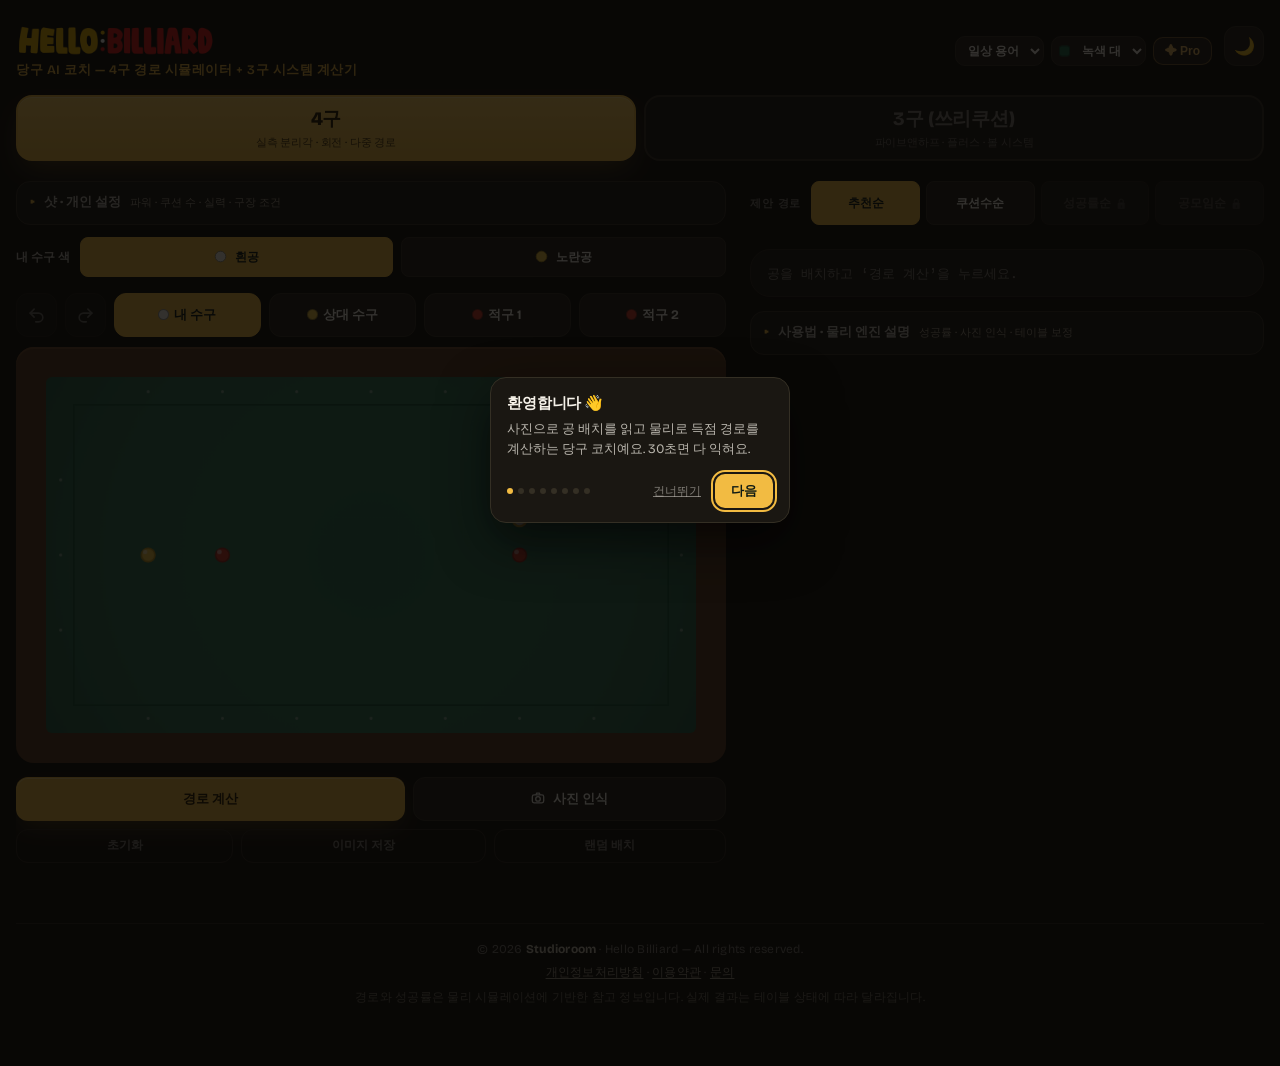
==== commit ac3f4b61: "사진 인식 편집과 경로 필터 개선" ====
--- a/index.html
+++ b/index.html
@@ -423,6 +423,13 @@
     padding:9px 6px; border-radius:8px; cursor:pointer;
   }
   .seg button.on { background:var(--accent); color:var(--ink); border-color:var(--accent); }
+  .seg button.sort-locked {
+    position:relative; opacity:.5; cursor:not-allowed;
+    color:var(--tx-3, #9b9484); border-color:var(--line, #3a3024);
+  }
+  .seg button.sort-locked::after {
+    content:'🔒'; margin-left:4px; font-size:10px; filter:grayscale(1);
+  }
   .panel {
     margin-top:14px; background:#1b1610; border:1.5px solid #312819;
     border-radius:11px; padding:13px 16px;
@@ -458,7 +465,8 @@
     flex:1; background:#1b1610; border:2px solid #312819;
     color:#9b9484; font-family:'Bricolage Grotesque',sans-serif;
     font-weight:800; font-size:15px; padding:9px 10px; border-radius:12px;
-    cursor:pointer; transition:all .15s; letter-spacing:-0.01em;
+    cursor:pointer; letter-spacing:-0.01em;
+    transition:background .15s, border-color .15s, color .15s, box-shadow .15s;
   }
   .sport-tabs button.on {
     background:linear-gradient(180deg,#2a8a5f,#1f6b4a);
@@ -768,7 +776,7 @@
 
   /* ============================================================
      UI 개편 레이어 (3차) · mobile-app-ui-design 스킬
-     시그니처=일렉트릭 시안 · 라이트/다크 토글 · 히어로 카드 · 마이크로 모션.
+     시그니처=골드(웜 차콜 프레임) · 라이트/다크 토글 · 히어로 카드 · 마이크로 모션.
      기능 불변. 되돌리기: 이 블록 + 헤더 토글 + 테마 스크립트 제거.
      ============================================================ */
   :root{
@@ -986,7 +994,8 @@
   @keyframes rc-in{ from{ opacity:0; transform:translateY(12px); } to{ opacity:1; transform:none; } }
   .routes.just .rcard{ animation:rc-in .42s cubic-bezier(.2,.75,.25,1) both;
     animation-delay:var(--d,0ms); }
-  @keyframes hero-pop{ 0%{ transform:scale(.6); opacity:0; } 62%{ transform:scale(1.12); } 100%{ transform:scale(1); opacity:1; } }
+  /* 성공률 숫자 등장 — 오버슈트(>1 바운스) 없이 ease-out 으로 차오르게 */
+  @keyframes hero-pop{ from{ transform:scale(.72); opacity:0; } to{ transform:scale(1); opacity:1; } }
   .routes.just .rcard .rc-pct{ display:inline-block;
     animation:hero-pop .5s cubic-bezier(.2,.8,.2,1) both; animation-delay:calc(var(--d,0ms) + 80ms); }
 
@@ -1024,11 +1033,11 @@
 </script>
 <script id="hb-theme-init">
 // 테마(라이트/다크) 초기 적용 — 렌더 전에 실행해 깜빡임 방지.
-// 저장값 없으면 시스템 설정을 따른다.
+// 저장값이 없으면 다크 모드로 시작하고, 사용자가 고른 값은 계속 존중한다.
 (function(){
   try{
     var t=localStorage.getItem('hb_theme');
-    if(!t) t=(window.matchMedia&&window.matchMedia('(prefers-color-scheme: light)').matches)?'light':'dark';
+    if(!t) t='dark';
     t = t==='light'?'light':'dark';
     document.documentElement.setAttribute('data-theme', t);
     var mt=document.querySelector('meta[name="theme-color"]');
@@ -1128,17 +1137,17 @@
         <div class="tune-row">
           <span class="tune-label" data-en="Cloth">천 상태</span>
           <div class="tune-options">
-            <button data-tune="cloth" data-value="slow" data-en="Slow">느림</button>
-            <button data-tune="cloth" data-value="normal" class="on" data-en="Normal">보통</button>
-            <button data-tune="cloth" data-value="fast" data-en="Fast">빠름</button>
+            <button data-table="cloth" data-value="slow" data-en="Slow">느림</button>
+            <button data-table="cloth" data-value="normal" class="on" data-en="Normal">보통</button>
+            <button data-table="cloth" data-value="fast" data-en="Fast">빠름</button>
           </div>
         </div>
         <div class="tune-row">
           <span class="tune-label" data-en="Cushion">쿠션</span>
           <div class="tune-options">
-            <button data-tune="cushion" data-value="short" data-en="Short">짧음</button>
-            <button data-tune="cushion" data-value="normal" class="on" data-en="Normal">보통</button>
-            <button data-tune="cushion" data-value="long" data-en="Long">김</button>
+            <button data-table="cushion" data-value="short" data-en="Short">짧음</button>
+            <button data-table="cushion" data-value="normal" class="on" data-en="Normal">보통</button>
+            <button data-table="cushion" data-value="long" data-en="Long">김</button>
           </div>
         </div>
         <div class="tune-row">
@@ -1204,11 +1213,9 @@
     <div class="photo-wrap">
       <canvas id="g4-photoCv" role="img" aria-label="촬영한 당구대 사진 — 노란 점 4개를 드래그해 경기면 모서리를 맞춥니다"
         style="width:100%;border-radius:8px;touch-action:pan-y;cursor:crosshair"></canvas>
-      <div class="actions photo-float">
-        <button class="tool primary" id="g4-detect" data-en="Detect → Calculate">공 인식 → 경로 계산</button>
-        <button class="tool" id="g4-swapCue" data-en="Cue ⇄ Opp.">수구 ⇄ 상대</button>
-        <button class="tool" id="g4-photoCancel" data-en="Close">닫기</button>
-      </div>
+    </div>
+    <div class="actions photo-actions">
+      <button class="tool primary" id="g4-detect" data-en="Detect → Calculate">공 인식 → 경로 계산</button>
     </div>
     <p class="hint" id="g4-photoMsg" style="margin-top:8px"></p>
   </div>
@@ -1220,8 +1227,8 @@
     <div class="seg" id="g4-sortseg">
       <button data-sort="best" class="on" data-en="Best">추천순</button>
       <button data-sort="cush" data-en="Cushions">쿠션수순</button>
-      <button data-sort="prob" data-en="Success %">성공률순</button>
-      <button data-sort="gather" data-en="Gather">공모임순</button>
+      <button data-sort="prob" class="sort-locked" data-en="Success %" disabled aria-disabled="true" title="준비 중">성공률순</button>
+      <button data-sort="gather" class="sort-locked" data-en="Gather" disabled aria-disabled="true" title="준비 중">공모임순</button>
     </div>
   </div>
 
@@ -1236,7 +1243,7 @@
     <b>v4 physics engine</b> · a time-step simulation scaled to real proportions (ball 65.5mm / table 2844mm). It integrates the slide→roll friction transition, so draw/follow curves and post-cushion swerve are reproduced (Alciatore data: rolling half-ball separation ≈34°, stun ≈90° tangent line). All four balls are tracked, and kiss and foul (opponent-cue contact) paths are filtered out. Besides direct shots, it also searches <b>bank shots</b> (1–2 cushions first, then to the object ball). The card's <b>success rate (%)</b> is not real user stats — it's the expected scoring ratio over a <b>90-shot Monte-Carlo</b> that adds skill-based execution error to aim, power and english. Shots that happen to bank in and score also count per the rules.<br><br>
     <b>Skill</b> · Beginner uses only no-spin/draw/follow, and only <b>within half a tip of center</b> (no extreme high/low english), excludes thin cuts and uses larger execution error, so success rates read realistically. Advanced uses every technique incl. mixed english & thin cuts with precise error. The card's <b>gather (%)</b> is a weighted average giving <b>50% to the gap between the two reds</b> and 25% each to the cue→each-red approach distance from the next shot's start, showing how favorable the leave is (setting shared with the 3-cushion tab).<br><br>
     <b>Table calibration</b> · if real balls <b>rebound shorter</b> than predicted, tap cushion "− shorter"; if <b>longer</b>, tap "+ longer" to fit the model to your table. Adjust roll calibration if the ball rolls less/more than predicted. Values are saved permanently on this device.<br><br>
-    <b><svg class="bicon" viewBox="0 0 16 16" width="14" height="14" fill="none" stroke="currentColor" stroke-width="1.5" aria-hidden="true"><rect x="1.5" y="4.5" width="13" height="9" rx="2"/><circle cx="8" cy="9" r="2.6"/><path d="M5.5 4.5l1-2h3l1 2"/></svg> Photo scan</b> · shoot from as high as possible with the table centered for best recognition. The 4 yellow dots go to the <b>inner corner where the cushion wall meets the cloth</b> (not the wood frame or rail top); auto-detect picks only the cloth area and insets by the cushion-top width (≈5cm). It back-computes the camera position to auto-correct the parallax from cushion height (37mm) and ball height (33mm), and re-centers half-shadowed balls by circle-fit. Pick <b>my ball color</b> (white/yellow) in settings; when two cue balls can't be told apart (e.g. a two-white set) they're assigned arbitrarily with a notice, so press [Cue ⇄ Opp.] to swap. Colors are classified relatively (robust to lighting — a white ball looking yellowish under warm light is still told apart), and right after detection the best path is auto-calculated and <b>overlaid on the photo in perspective</b>. Tapping a route card also changes the photo's path. Photos never leave your device.</p>
+    <b><svg class="bicon" viewBox="0 0 16 16" width="14" height="14" fill="none" stroke="currentColor" stroke-width="1.5" aria-hidden="true"><rect x="1.5" y="4.5" width="13" height="9" rx="2"/><circle cx="8" cy="9" r="2.6"/><path d="M5.5 4.5l1-2h3l1 2"/></svg> Photo scan</b> · shoot from as high as possible with the table centered for best recognition. The 4 yellow dots go to the <b>inner corner where the cushion wall meets the cloth</b> (not the wood frame or rail top); auto-detect picks only the cloth area and insets by the cushion-top width (≈5cm). It back-computes the camera position to auto-correct the parallax from cushion height (37mm) and ball height (33mm), and re-centers half-shadowed balls by circle-fit. Pick <b>my ball color</b> (white/yellow) in settings; when two cue balls can't be told apart (e.g. a two-white set) they're assigned arbitrarily with a notice, and you can correct their positions on the table below. Colors are classified relatively (robust to lighting — a white ball looking yellowish under warm light is still told apart), and right after detection the best path is auto-calculated and <b>overlaid on the photo in perspective</b>. Tapping a route card also changes the photo's path. Photos never leave your device.</p>
     <p class="hint" data-lang="ko">엔진은 무회전·끌어치기·밀어치기·좌우 시네루를 조합해 득점 경로를 탐색하고,
     전략이 서로 다른 경로를 최대 5개 추려 제안합니다. 카드를 누르면 해당 경로가 당구대에 표시됩니다.<br><br>
     <b>v4 물리 엔진</b> · 실측 비율(공 65.5mm / 대대 2844mm)로 스케일을 맞춘
@@ -1266,8 +1273,8 @@
     카메라 위치를 사진에서 역산해 쿠션 벽 높이(37mm)와 공 높이(33mm)가 만드는
     원근 시차도 자동 보정되며, 그늘로 반쪽만 보이는 공은 공 반지름 원 맞춤으로
     중심을 재보정합니다. <b>내 수구 색</b>(흰공/노란공)은 설정에서 선택할 수 있고,
-    흰공 2개 세트처럼 두 수구를 자동 구분할 수 없을 때는 임의 배정 후 안내가 뜨니
-    [수구 ⇄ 상대] 버튼으로 바꾸면 됩니다.
+    흰공 2개 세트처럼 두 수구를 자동 구분할 수 없을 때는 임의 배정 후 안내가 뜨며,
+    잘못 배정된 공은 아래 당구대에서 직접 위치를 조정할 수 있습니다.
     공 색은 조명에 강한 상대 기준으로 분류되고(노란 조명에서 흰공이 노랗게 보여도
     구분), 인식 직후 최적 경로가 자동 계산되어 <b>사진 위에도 원근에 맞춰 겹쳐
     표시</b>됩니다. 경로 카드를 누르면 사진의 경로도 함께 바뀝니다.
@@ -1280,11 +1287,11 @@
   <div class="mode-panel" id="panel-m3">
   <div class="col-board">
   <details class="venue" style="margin:0 0 12px">
-  <summary>개인 설정 <span class="venue-sub">내 실력 · 내 수구 색 · 테이블 보정</span></summary>
+  <summary>개인 설정 <span class="venue-sub">내 실력 · 내 수구 색 · 구장 조건</span></summary>
   <!-- 이 값들은 3구 계산에 그대로 쓰이는데 예전에는 4구 탭에만 있었다.
        3구만 쓰는 사람은 사진 인식이 내 수구를 반대로 잡아도 고칠 방법을
-       찾지 못했다. 저장소(hb_skill·hb4_myball·hb4_calib)는 4구와 공유하므로
-       한쪽에서 바꾸면 양쪽에 반영된다. -->
+       찾지 못했다. 저장소(hb_skill·hb4_myball·hb4_calib·hb_table)는 4구와
+       공유하므로 한쪽에서 바꾸면 양쪽에 반영된다. -->
   <div class="tune-controls" style="margin-top:8px">
     <div class="tune-row">
       <span class="tune-label">내 실력</span>
@@ -1301,27 +1308,48 @@
         <button data-myball="yellow"><svg class="bicon" viewBox="0 0 16 16" width="13" height="13" aria-hidden="true"><circle cx="8" cy="8" r="6.5" fill="#f0c542" stroke="#b89220"/></svg> 노란공</button>
       </div>
     </div>
-    <div class="tune-row">
-      <span class="tune-label">쿠션 보정</span>
-      <div class="tune-options">
-        <button data-cal="cush" data-d="-1">− 짧게</button>
-        <button class="cal-val" data-cal-val="cush" disabled>0</button>
-        <button data-cal="cush" data-d="1">+ 길게</button>
+    <details class="venue">
+      <summary data-en-html="Table condition <span class=&quot;venue-sub&quot;>Cloth · Cushion · Calibration</span>">구장 조건 <span class="venue-sub">천 상태 · 쿠션 · 테이블 보정</span></summary>
+      <div class="tune-controls" style="margin:8px 0 0">
+        <div class="tune-row">
+          <span class="tune-label" data-en="Cloth">천 상태</span>
+          <div class="tune-options">
+            <button data-table="cloth" data-value="slow" data-en="Slow">느림</button>
+            <button data-table="cloth" data-value="normal" class="on" data-en="Normal">보통</button>
+            <button data-table="cloth" data-value="fast" data-en="Fast">빠름</button>
+          </div>
+        </div>
+        <div class="tune-row">
+          <span class="tune-label" data-en="Cushion">쿠션</span>
+          <div class="tune-options">
+            <button data-table="cushion" data-value="short" data-en="Short">짧음</button>
+            <button data-table="cushion" data-value="normal" class="on" data-en="Normal">보통</button>
+            <button data-table="cushion" data-value="long" data-en="Long">김</button>
+          </div>
+        </div>
+        <div class="tune-row">
+          <span class="tune-label">쿠션 보정</span>
+          <div class="tune-options">
+            <button data-cal="cush" data-d="-1">− 짧게</button>
+            <button class="cal-val" data-cal-val="cush" disabled>0</button>
+            <button data-cal="cush" data-d="1">+ 길게</button>
+          </div>
+        </div>
+        <div class="tune-row">
+          <span class="tune-label">구름 보정</span>
+          <div class="tune-options">
+            <button data-cal="roll" data-d="-1">− 짧게</button>
+            <button class="cal-val" data-cal-val="roll" disabled>0</button>
+            <button data-cal="roll" data-d="1">+ 길게</button>
+          </div>
+        </div>
       </div>
-    </div>
-    <div class="tune-row">
-      <span class="tune-label">구름 보정</span>
-      <div class="tune-options">
-        <button data-cal="roll" data-d="-1">− 짧게</button>
-        <button class="cal-val" data-cal-val="roll" disabled>0</button>
-        <button data-cal="roll" data-d="1">+ 길게</button>
-      </div>
-    </div>
+    </details>
   </div>
   <p class="hint" style="margin-top:8px">사진 인식은 <b>내 수구 색</b>으로 수구를 고릅니다 —
-    잘못 잡히면 여기서 바꾸고 다시 인식하세요. 실제 공이 예측보다 짧게 반사되면
-    쿠션 보정 「− 짧게」, 덜 굴러가면 구름 보정을 조절합니다.
-    <b>경로 계산</b>에 바로 반영되고 4구 탭과 값을 공유합니다.</p>
+    잘못 잡히면 여기서 바꾸고 다시 인식하세요. <b>구장 조건</b>에서 천·쿠션 반발을
+    우리 대에 맞추고, 실제 공이 예측보다 짧게 반사되면 쿠션 보정 「− 짧게」,
+    덜 굴러가면 구름 보정을 조절합니다. <b>경로 계산</b>에 바로 반영되고 4구 탭과 값을 공유합니다.</p>
   </details>
 
   <div class="toolbar" id="g3-toolbar" style="margin-bottom:10px"></div>
@@ -1364,10 +1392,9 @@
     <div class="photo-wrap">
       <canvas id="g3-photoCv" role="img" aria-label="촬영한 당구대 사진 — 노란 점 4개를 드래그해 경기면 모서리를 맞춥니다"
         style="width:100%;border-radius:8px;touch-action:pan-y;cursor:crosshair"></canvas>
-      <div class="actions photo-float">
-        <button class="tool primary" id="g3-detect" data-en="Detect">공 인식</button>
-        <button class="tool" id="g3-photoCancel" data-en="Close">닫기</button>
-      </div>
+    </div>
+    <div class="actions photo-actions">
+      <button class="tool primary" id="g3-detect" data-en="Detect → Calculate">공 인식 → 경로 계산</button>
     </div>
     <p class="hint" id="g3-photoMsg" style="margin-top:8px"></p>
   </div>
@@ -1461,8 +1488,11 @@
   .pro-card h2 b{ color:#e8b45f; }
   .pro-lead{ font-size:13px; color:var(--tx-2,#c9c2b0); margin-bottom:14px; }
   .pro-list{ list-style:none; padding:0; margin:0 0 18px; display:flex; flex-direction:column; gap:9px; }
-  .pro-list li{ font-size:13.5px; color:var(--tx-2,#c9c2b0); line-height:1.4; }
+  .pro-list li{ font-size:13.5px; color:var(--tx-2,#c9c2b0); line-height:1.4;
+    display:flex; align-items:flex-start; gap:9px; }
   .pro-list li b{ color:var(--tx-1,#f4f1e8); }
+  /* Pro 기능 아이콘 — 앱 공통 stroke 아이콘 voice(16×16·1.5)로, 이모지 대체 */
+  .pro-list .pro-ico{ flex:0 0 auto; margin-top:1px; color:var(--accent); }
   .pro-actions{ display:flex; gap:9px; }
   .pro-actions .tool{ flex:1; justify-content:center; }
   .pro-redeem{ display:flex; gap:8px; margin-top:10px; }
@@ -1480,6 +1510,7 @@
   .pro-release button{ background:none; border:none; color:var(--tx-3,#8a8272);
     font:inherit; font-size:12px; text-decoration:underline; cursor:pointer; padding:4px 6px; }
   .pro-release button:hover{ color:var(--tx-2,#c9c2b0); }
+  .pro-release .pro-release-sep{ color:var(--line,#3a3327); font-size:12px; vertical-align:1px; }
   .pro-release .pro-confirm{ display:inline-flex; align-items:center; gap:6px; flex-wrap:wrap;
     justify-content:center; font-size:12px; color:var(--tx-2,#c9c2b0); }
   .pro-release .pro-confirm button.danger{ color:#e0705a; font-weight:700; }
@@ -1552,25 +1583,17 @@
   }
   .felt-pick .hsel { padding-left: 26px; }
 
-  /* ===== 사진 인식 — 버튼을 사진 위에 띄운다 =====
-     사진이 길면 버튼이 화면 밖으로 밀려 '다음에 뭘 눌러야 하는지' 안 보였다.
-     사진 하단에 글래스 칩으로 고정해 항상 눈에 들어오게 한다. */
-  .photo-wrap { position: relative; }
+  /* ===== 사진 인식 — 사진 아래에 단일 다음 단계 버튼 ===== */
   .photo-wrap > canvas { display: block; }
-  .actions.photo-float {
-    position: absolute; z-index: 6;
-    left: 50%; transform: translateX(-50%);
-    bottom: 10px; margin: 0; width: auto; max-width: calc(100% - 16px);
-    display: flex; flex-wrap: wrap; justify-content: center; gap: 6px;
-    padding: 6px; border-radius: 12px;
-    background: rgba(16,14,10,.68);
-    -webkit-backdrop-filter: blur(8px); backdrop-filter: blur(8px);
-    border: 1px solid rgba(244,241,232,.16);
-    box-shadow: 0 6px 18px rgba(0,0,0,.5);
-  }
-  .actions.photo-float .tool {
-    flex: 0 0 auto; min-width: 0; min-height: 34px;
-    padding: 7px 12px; font-size: 12px;
+  .actions.photo-actions {
+    margin-top: 10px;
+    width: 100%;
+  }
+  .actions.photo-actions .tool {
+    width: 100%;
+    min-width: 0;
+    min-height: 44px;
+    white-space: nowrap;
   }
 
   /* ===== 폰 가로모드 — 다이를 화면 가득, 컨트롤은 다이 위에 띄운다 =====
@@ -1681,7 +1704,10 @@
   #hbTut{ position:fixed; inset:0; z-index:120; }
   /* 스포트라이트 — 큰 box-shadow 로 대상 주변만 어둡게 파낸다(마스크 불필요) */
   .hbtut-spot{ position:absolute; border-radius:12px; pointer-events:none;
-    box-shadow:0 0 0 9999px rgba(8,7,5,.72); transition:all .28s cubic-bezier(.4,0,.2,1);
+    box-shadow:0 0 0 9999px rgba(8,7,5,.72);
+    transition:top .28s cubic-bezier(.4,0,.2,1), left .28s cubic-bezier(.4,0,.2,1),
+               width .28s cubic-bezier(.4,0,.2,1), height .28s cubic-bezier(.4,0,.2,1),
+               box-shadow .28s cubic-bezier(.4,0,.2,1);
     outline:2px solid var(--accent,#e8b53e); outline-offset:2px; }
   .hbtut-spot.center{ box-shadow:0 0 0 9999px rgba(8,7,5,.82); outline:none; }
   /* 클릭 가로채기용 투명 막 — 실수로 뒤 요소가 눌리지 않게 */
@@ -1722,9 +1748,9 @@
     <h2 id="proTitle">Hello Billiard <b>Pro</b></h2>
     <p class="pro-lead" id="proLead">더 깊이 파고드는 분들을 위한 기능을 준비하고 있어요. 관심을 남겨 주시면 우선순위에 반영합니다.</p>
     <ul class="pro-list">
-      <li data-en-html="📷 <b>Unlimited photo scan</b> — free is 3/day">📷 <b>사진 인식 무제한</b> — 무료는 하루 3회</li>
-      <li data-en-html="🎯 <b>3-cushion multi/advanced paths</b> — free shows 1">🎯 <b>3구 다중·고급 경로</b> — 무료는 대표 1개</li>
-      <li data-en-html="🖼 <b>No watermark on exported images</b>">🖼 <b>내보낸 이미지 워터마크 제거</b></li>
+      <li data-en-html="<svg class=&quot;pro-ico&quot; viewBox=&quot;0 0 16 16&quot; width=&quot;15&quot; height=&quot;15&quot; fill=&quot;none&quot; stroke=&quot;currentColor&quot; stroke-width=&quot;1.5&quot; stroke-linecap=&quot;round&quot; stroke-linejoin=&quot;round&quot; aria-hidden=&quot;true&quot;><rect x=&quot;1.5&quot; y=&quot;4.5&quot; width=&quot;13&quot; height=&quot;9&quot; rx=&quot;2&quot;/><circle cx=&quot;8&quot; cy=&quot;9&quot; r=&quot;2.6&quot;/><path d=&quot;M5.5 4.5l1-2h3l1 2&quot;/></svg><b>Unlimited photo scan</b> — free is 3/day"><svg class="pro-ico" viewBox="0 0 16 16" width="15" height="15" fill="none" stroke="currentColor" stroke-width="1.5" stroke-linecap="round" stroke-linejoin="round" aria-hidden="true"><rect x="1.5" y="4.5" width="13" height="9" rx="2"/><circle cx="8" cy="9" r="2.6"/><path d="M5.5 4.5l1-2h3l1 2"/></svg><b>사진 인식 무제한</b> — 무료는 하루 3회</li>
+      <li data-en-html="<svg class=&quot;pro-ico&quot; viewBox=&quot;0 0 16 16&quot; width=&quot;15&quot; height=&quot;15&quot; fill=&quot;none&quot; stroke=&quot;currentColor&quot; stroke-width=&quot;1.5&quot; stroke-linecap=&quot;round&quot; stroke-linejoin=&quot;round&quot; aria-hidden=&quot;true&quot;><circle cx=&quot;2.5&quot; cy=&quot;8&quot; r=&quot;1.5&quot;/><path d=&quot;M4 8h2.6&quot;/><path d=&quot;M6.6 8l4-3.3&quot;/><path d=&quot;M6.6 8l4 3.3&quot;/></svg><b>3-cushion multi/advanced paths</b> — free shows 1"><svg class="pro-ico" viewBox="0 0 16 16" width="15" height="15" fill="none" stroke="currentColor" stroke-width="1.5" stroke-linecap="round" stroke-linejoin="round" aria-hidden="true"><circle cx="2.5" cy="8" r="1.5"/><path d="M4 8h2.6"/><path d="M6.6 8l4-3.3"/><path d="M6.6 8l4 3.3"/></svg><b>3구 다중·고급 경로</b> — 무료는 대표 1개</li>
+      <li data-en-html="<svg class=&quot;pro-ico&quot; viewBox=&quot;0 0 16 16&quot; width=&quot;15&quot; height=&quot;15&quot; fill=&quot;none&quot; stroke=&quot;currentColor&quot; stroke-width=&quot;1.5&quot; stroke-linecap=&quot;round&quot; stroke-linejoin=&quot;round&quot; aria-hidden=&quot;true&quot;><rect x=&quot;1.5&quot; y=&quot;3&quot; width=&quot;13&quot; height=&quot;10&quot; rx=&quot;2&quot;/><circle cx=&quot;5&quot; cy=&quot;6.3&quot; r=&quot;1.2&quot;/><path d=&quot;M2.5 12.5l3.8-3.6 2.3 2 2.8-2.8 2.1 2.4&quot;/></svg><b>No watermark on exported images</b>"><svg class="pro-ico" viewBox="0 0 16 16" width="15" height="15" fill="none" stroke="currentColor" stroke-width="1.5" stroke-linecap="round" stroke-linejoin="round" aria-hidden="true"><rect x="1.5" y="3" width="13" height="10" rx="2"/><circle cx="5" cy="6.3" r="1.2"/><path d="M2.5 12.5l3.8-3.6 2.3 2 2.8-2.8 2.1 2.4"/></svg><b>내보낸 이미지 워터마크 제거</b></li>
     </ul>
     <div id="proActive" class="pro-active" hidden data-en="✓ Pro is active — all features unlocked.">✓ Pro가 활성화되어 있어요 — 모든 기능이 열렸습니다.</div>
     <div class="pro-release" id="proReleaseRow" hidden>
@@ -1749,7 +1775,6 @@
         </button>
       </div>
       <p class="pro-buy-note" id="proBuyNote" data-en="Tap a plan to pay with KakaoPay — unlocked instantly after payment.">위 상품을 누르면 카카오페이로 결제 → 결제 즉시 자동으로 열립니다.</p>
-      <button class="tool" id="proBuy" type="button" data-en="Other inquiries">기타 문의</button>
     </div>
     <div class="pro-redeem" id="proRedeemRow">
       <input id="proCode" type="text" autocomplete="off" placeholder="언락 코드 입력" data-en-ph="Enter unlock code" aria-label="언락 코드">
@@ -1758,6 +1783,8 @@
     <p class="pro-note" id="proNote" hidden></p>
     <div class="pro-release" style="margin-top:6px">
       <button type="button" id="proReplayTut" data-en="Replay tutorial">튜토리얼 다시 보기</button>
+      <span class="pro-release-sep" aria-hidden="true">·</span>
+      <button type="button" id="proBuy" data-en="Other inquiries">기타 문의</button>
     </div>
   </div>
 </div>
@@ -1858,6 +1885,38 @@
     },
     cancel:function(){ s=null; }
   };
+};
+// 사진 속 모서리·공 위치를 손가락으로 가리지 않고 미세 조정하는 공용 돋보기.
+// 각 사진 캔버스가 기본 이미지와 마커를 먼저 그린 뒤 마지막에 호출한다.
+window.hbDrawPhotoLoupe=function(canvas,ctx,p,ring){
+  if(!canvas||!ctx||!p) return;
+  var Z=2.6, Rl=Math.min(120,canvas.width/3.2,canvas.height/3.2);
+  if(!(Rl>12)) return;
+  var half=Rl/Z;
+  var lx=p.x<canvas.width/2 ? canvas.width-Rl-6 : Rl+6;
+  var ly=Math.max(Rl+6,Math.min(canvas.height-Rl-6,p.y));
+  var sx=p.x-half, sy=p.y-half, sw=2*half, sh=2*half;
+  var dx=lx-Rl, dy=ly-Rl;
+  if(sx<0){ dx-=sx*Z; sw+=sx; sx=0; }
+  if(sy<0){ dy-=sy*Z; sh+=sy; sy=0; }
+  if(sx+sw>canvas.width) sw=canvas.width-sx;
+  if(sy+sh>canvas.height) sh=canvas.height-sy;
+  ctx.save();
+  ctx.beginPath(); ctx.arc(lx,ly,Rl+4,0,7);
+  ctx.fillStyle='rgba(0,0,0,.48)'; ctx.fill();
+  ctx.save();
+  ctx.beginPath(); ctx.arc(lx,ly,Rl,0,7); ctx.clip();
+  ctx.fillStyle='#14110d'; ctx.fillRect(lx-Rl,ly-Rl,2*Rl,2*Rl);
+  if(sw>0&&sh>0) ctx.drawImage(canvas,sx,sy,sw,sh,dx,dy,sw*Z,sh*Z);
+  ctx.strokeStyle='rgba(0,0,0,.45)'; ctx.lineWidth=1.5;
+  ctx.beginPath(); ctx.moveTo(lx-Rl,ly); ctx.lineTo(lx+Rl,ly);
+  ctx.moveTo(lx,ly-Rl); ctx.lineTo(lx,ly+Rl); ctx.stroke();
+  ctx.restore();
+  ctx.beginPath(); ctx.arc(lx,ly,Rl,0,7);
+  ctx.strokeStyle=ring||'#e8b53e'; ctx.lineWidth=3.5; ctx.stroke();
+  ctx.beginPath(); ctx.arc(lx,ly,Rl,0,7);
+  ctx.strokeStyle='rgba(255,255,255,.65)'; ctx.lineWidth=1; ctx.stroke();
+  ctx.restore();
 };
 
 // 사진 인식이 끝나면 결과(경로)를 바로 볼 수 있게 위쪽 당구대로 부드럽게 이동한다.
@@ -2140,7 +2199,7 @@
 let sortMode='best', allRoutes=[];   // 정렬 필터 — 계산된 전체 후보를 보관해 재정렬
 let shownRoutes=[];   // 고정 선발된 표시 경로(최대 5) — 정렬 탭은 이걸 순서만 바꾼다
 let allRoutesLow=[];   // 성공률 3% 미만 후보 — '다른 순서' 참고 경로로만 쓰려고 따로 보관
-const tuneState={power:'normal', cloth:'normal', cushion:'normal'};
+const tuneState={power:'normal'};   // 천/쿠션은 table(구장 조건)로 이동 — 4구·3구 공유
 // 쿠션 수 규칙 — 'any'=추천(무관), 1/2=정확히 그 횟수, 3=3회 이상 (쓰리쿠션 룰).
 // 기준: 수구가 '두 번째 적구'를 맞히기 전까지 닿은 쿠션 총수 (첫 적구 전 뱅크 포함)
 let cushRule='any';
@@ -2189,6 +2248,17 @@
 function saveCalib(){
   try{ localStorage.setItem('hb4_calib',JSON.stringify(calib)); }catch(e){}
 }
+// 구장 조건(천 상태·쿠션) — 캘리브레이션처럼 4구·3구가 저장소 하나(hb_table)를 공유해
+// 어느 탭에서 바꿔도 양쪽 물리에 함께 반영된다. (3구 phyParams 는 이 값을 직접 읽는다)
+const table=loadTable();
+function loadTable(){
+  try{
+    const t=JSON.parse(localStorage.getItem('hb_table')||'{}');
+    return {cloth:CLOTH_PRESETS[t.cloth]?t.cloth:'normal',
+            cushion:CUSHION_PRESETS[t.cushion]?t.cushion:'normal'};
+  }catch(e){ return {cloth:'normal', cushion:'normal'}; }
+}
+function saveTable(){ try{ localStorage.setItem('hb_table',JSON.stringify(table)); }catch(e){} }
 
 // ── 실력 3단계 — 초급은 두께·회전 제어가 어렵다는 전제 ──
 // · 회전: 초급 = 무회전/끌기/밀기만, 중급 = 혼합 회전 제외, 상급 = 전부
@@ -2216,8 +2286,8 @@
 
 function physParams(){
   const p=POWER_PRESETS[tuneState.power];
-  const c=CLOTH_PRESETS[tuneState.cloth];
-  const k=CUSHION_PRESETS[tuneState.cushion];
+  const c=CLOTH_PRESETS[table.cloth];
+  const k=CUSHION_PRESETS[table.cushion];
   const sk=SKILLS[getSkill()];
   return {
     skill:sk,
@@ -3443,10 +3513,12 @@
       x.classList.toggle('on',x===b));
     routes=[];allRoutes=[];selected=0;renderCards();draw();drawPhoto();
   }));
-// 정렬 필터 버튼 — 성공률/공모임/추천은 즉시 재정렬,
-// 쿠션수순은 다쿠션 후보 탐색이 필요해 재계산한다
+// 제안 경로 필터 — 현재 추천순·쿠션수순만 제공한다.
+// 성공률순·공모임순은 UI와 입력 로직 양쪽에서 잠가 우회 선택도 막는다.
+const G4_SORT_ENABLED=new Set(['best','cush']);
 document.querySelectorAll('#g4-sortseg button').forEach(b=>
   b.addEventListener('click',()=>{
+    if(!G4_SORT_ENABLED.has(b.dataset.sort)) return;
     sortMode=b.dataset.sort;
     document.querySelectorAll('#g4-sortseg button').forEach(x=>
       x.classList.toggle('on',x===b));
@@ -3548,6 +3620,20 @@
   });
 }
 syncCalib();
+// ⑥-b 구장 조건(천 상태·쿠션) — 캘리브레이션과 같은 구조. 4구·3구 두 탭에 같은
+// 컨트롤이 있고 저장소(hb_table)가 하나라 어느 쪽을 눌러도 양쪽에 반영된다.
+document.querySelectorAll('[data-table]').forEach(b=>
+  b.addEventListener('click',()=>{
+    table[b.dataset.table]=b.dataset.value;
+    saveTable(); syncTable();
+    routes=[];selected=0;renderCards();draw();drawPhoto();
+    if(typeof window!=='undefined'&&window.__hb3refresh) window.__hb3refresh();
+  }));
+function syncTable(){
+  document.querySelectorAll('[data-table]').forEach(b=>
+    b.classList.toggle('on', table[b.dataset.table]===b.dataset.value));
+}
+syncTable();
 // 실력 단계 버튼 (4구 쪽 — 3구와 localStorage 공유)
 function syncSkill(){
   const k=getSkill();
@@ -4130,7 +4216,7 @@
 const pcv=document.getElementById('g4-photoCv');
 const pctx=pcv.getContext('2d');
 const photoMsg=document.getElementById('g4-photoMsg');
-let photoImgData=null, photoCorners=null, photoDrag=-1, photoMarks=null;
+let photoImgData=null, photoCorners=null, photoDrag=-1, photoMarks=null, photoLoupePoint=null;
 let photoH=null;      // 테이블→사진 호모그래피 (공 인식 후 설정 — 경로 오버레이용)
 let photoHinv=null;   // 사진→테이블 (탭으로 미인식 공 직접 지정용)
 let photoMissing=[];  // 미인식 공 목록 — 사진 탭 순서대로 지정된다
@@ -4213,7 +4299,7 @@
       photoMarks=null; photoH=null; photoHinv=null; photoMissing=[]; camW=null;
       photoPanel.style.display='block';
       document.body.classList.add('photo-open');   // 사진 작업 중엔 보드 고정 해제
-      photoMsg.textContent=window.hbLang.t('모서리를 쿠션 안쪽 경계 근처로 자동 보정했습니다. 노란 점 4개가 쿠션 벽과 천 바닥이 만나는 안쪽 꼭짓점에 오도록 확인·조정한 뒤 "공 인식"을 누르세요. 벽 높이·공 높이 시차는 자동 보정됩니다.','Corners auto-set near the inner cushion edge. Adjust the 4 yellow dots to the inner corners where cushion meets cloth, then press "Detect". Wall/ball-height parallax is auto-corrected.');
+      photoMsg.textContent=window.hbLang.t('모서리를 쿠션 안쪽 경계 근처로 자동 보정했습니다. 노란 점 4개가 쿠션 벽과 천 바닥이 만나는 안쪽 꼭짓점에 오도록 확인·조정한 뒤 "공 인식 → 경로 계산"을 누르세요. 벽 높이·공 높이 시차는 자동 보정됩니다.','Corners auto-set near the inner cushion edge. Adjust the 4 yellow dots to the inner corners where cushion meets cloth, then press "Detect → Calculate". Wall/ball-height parallax is auto-corrected.');
       drawPhoto();
       if(photoPanel.scrollIntoView) photoPanel.scrollIntoView({behavior:'smooth'});
     }catch(err){
@@ -4259,6 +4345,9 @@
     routes.forEach((r,i)=>{ if(i!==selected&&!g4Locked(i)) drawPhotoRoute(r,routeColor(i),0.22); });
     if(routes[selected]&&!g4Locked(selected)) drawPhotoRoute(routes[selected],routeColor(selected),0.95);
   }
+  const lp=photoDrag>=0?photoCorners[photoDrag]:photoLoupePoint;
+  if(lp) window.hbDrawPhotoLoupe(pcv,pctx,lp,
+    photoDrag>=0?'#e8b53e':(photoMissing.length?markColor(photoMissing[0]):'#e8b53e'));
 }
 function photoPt(p){ return applyH(photoH,p.x,p.y); }
 function strokePhotoPath(pts,color,w){
@@ -4314,7 +4403,14 @@
     if(d<bd){bd=d;best=i;}
   });
   // 모서리 점을 직접 잡았을 때만 제스처 점유 — 그 외는 스크롤을 막지 않는다
-  if(bd<pcv.width/12){ e.preventDefault(); photoDrag=best; return; }
+  if(bd<pcv.width/12){
+    e.preventDefault(); photoLoupePoint=null; photoDrag=best; drawPhoto(); return;
+  }
+  if(photoHinv&&photoMissing.length){
+    photoLoupePoint=p; drawPhoto();
+    pTapG.start(e,function(){ pTapPlace(photoLoupePoint||p); });
+    return;
+  }
   pTapG.start(e,function(){ pTapPlace(p); });
 }
 // 미인식 공 직접 지정 — '짧은 탭'으로 확정됐을 때만 실행된다
@@ -4347,41 +4443,29 @@
 }
 function pMove(e){
   pTapG.move(e);
-  if(photoDrag<0) return;
-  e.preventDefault();
   const p=ppos(e);
-  photoCorners[photoDrag]={x:clamp(p.x,0,pcv.width-1), y:clamp(p.y,0,pcv.height-1)};
-  drawPhoto();
-}
-function pUp(){ pTapG.up(); photoDrag=-1; }
+  if(photoDrag>=0){
+    e.preventDefault();
+    photoCorners[photoDrag]={x:clamp(p.x,0,pcv.width-1), y:clamp(p.y,0,pcv.height-1)};
+    drawPhoto();
+  } else if(photoLoupePoint){
+    photoLoupePoint={x:clamp(p.x,0,pcv.width-1),y:clamp(p.y,0,pcv.height-1)};
+    drawPhoto();
+  }
+}
+function pUp(){
+  const hadLoupe=photoDrag>=0||!!photoLoupePoint;
+  pTapG.up(); photoDrag=-1; photoLoupePoint=null;
+  if(hadLoupe) drawPhoto();
+}
 pcv.addEventListener('mousedown',pDown);
 pcv.addEventListener('mousemove',pMove);
 window.addEventListener('mouseup',pUp);
 pcv.addEventListener('touchstart',pDown,{passive:false});
 pcv.addEventListener('touchmove',pMove,{passive:false});
 window.addEventListener('touchend',pUp);
-
-document.getElementById('g4-photoCancel').addEventListener('click',()=>{
-  photoPanel.style.display='none';
-  document.body.classList.remove('photo-open');
-  photoImgData=null; photoMarks=null; photoH=null;
-  photoHinv=null; photoMissing=[]; camW=null;
-});
-// 수구 ⇄ 상대 수구 위치 교환 — 흰공 2개 세트에서 배정이 뒤바뀐 경우용
-document.getElementById('g4-swapCue').addEventListener('click',()=>{
-  const t={x:balls.cue.x,y:balls.cue.y};
-  balls.cue.x=balls.cue2.x; balls.cue.y=balls.cue2.y;
-  balls.cue2.x=t.x; balls.cue2.y=t.y;
-  if(photoH){
-    photoMarks=['cue','r1','r2','cue2'].map(k=>{
-      const pp=applyH(photoH,balls[k].x,balls[k].y);
-      return {x:pp.x,y:pp.y,color:markColor(k)};
-    });
-  }
-  routes=[]; selected=0; solveGen++; draw(); renderCards(); drawPhoto();
-  pushHist();   // 수구⇄상대 교환도 히스토리 기록
-  requestRecalc();
-});
+window.addEventListener('touchcancel',pUp);
+
 document.getElementById('g4-detect').addEventListener('click',()=>{
   if(!photoImgData||!photoCorners) return;
   const oc=orderCorners(photoCorners);
@@ -4471,8 +4555,8 @@
     return;
   }
   photoMsg.textContent=window.hbLang.t(
-    `인식 완료: ${got.join(' · ')} — 계산된 경로가 사진 위에 겹쳐 표시됩니다. 경로 카드를 누르면 사진의 경로도 바뀝니다.${res.ambiguous?' ⚠ 두 수구가 모두 흰색에 가까워 임의로 배정했습니다 — 바뀌었으면 [수구 ⇄ 상대]를 누르세요.':''}`,
-    `Recognized all balls — the calculated path overlays on the photo. Tap a route card to change the path shown.${res.ambiguous?' ⚠ Both cue balls look near-white, so they were assigned arbitrarily — press [Cue ⇄ Opp.] if swapped.':''}`);
+    `인식 완료: ${got.join(' · ')} — 계산된 경로가 사진 위에 겹쳐 표시됩니다. 경로 카드를 누르면 사진의 경로도 바뀝니다. 쿠션의 네 모서리가 모두 나오도록 찍어주세요.${res.ambiguous?' ⚠ 두 수구가 모두 흰색에 가까워 임의로 배정했습니다 — 잘못 배정됐다면 아래 당구대에서 공 위치를 조정하세요.':''}`,
+    `Recognized all balls — the calculated path overlays on the photo. Tap a route card to change the path shown. Keep all four cushion corners visible in the photo.${res.ambiguous?' ⚠ Both cue balls look near-white, so they were assigned arbitrarily — adjust their positions on the table below if needed.':''}`);
   routes=[]; selected=0; solveGen++; draw(); renderCards();
   pushHist();               // 사진 인식 배치도 히스토리 기록
   requestRecalc();          // 최적 경로 자동 계산 (계산 중이면 끝난 뒤)
@@ -4552,6 +4636,12 @@
 };
 const defaults=JSON.parse(JSON.stringify(
   Object.fromEntries(Object.entries(balls).map(([k,v])=>[k,{x:v.x,y:v.y}]))));
+// 정식 초구 좌표가 그대로인지로만 판정한다. 시스템 예시나 사진 배치는
+// userPlaced=false일 수 있어도 초구가 아니므로 빨간공 우선 규칙을 적용하지 않는다.
+function atPreset3(){
+  return ['cue','obj','target'].every(k=>
+    Math.abs(balls[k].x-defaults[k].x)<0.5&&Math.abs(balls[k].y-defaults[k].y)<0.5);
+}
 
 // 모든 시스템에서 공 3개를 표시한다 — 파이브앤하프·플러스는 계산에
 // 제1적구를 쓰지 않지만(빈쿠션 시스템), 실전 배치 그대로 보이게 하고
@@ -5593,16 +5683,28 @@
     return SKILLS3[k]?k:'mid';
   }catch(e){ return 'mid'; }
 }
+// 구장 조건 프리셋 — 이 스코프에선 4구쪽 CLOTH/CUSHION_PRESETS 가 안 보여(별도 블록)
+// 같은 값을 여기 둔다. 저장소(hb_table)는 4구와 공유 → 어느 탭에서 바꿔도 함께 반영.
+const CLOTH3={slow:{mus:0.22,mur:0.015,spread:1.15}, normal:{mus:0.20,mur:0.012,spread:1.00}, fast:{mus:0.18,mur:0.009,spread:0.92}};
+const CUSH3 ={short:{e:0.80,muc:0.26,spread:1.10}, normal:{e:0.85,muc:0.20,spread:1.00}, long:{e:0.90,muc:0.14,spread:1.05}};
+function loadTable3(){
+  try{ const t=JSON.parse(localStorage.getItem('hb_table')||'{}');
+    return {cloth:CLOTH3[t.cloth]?t.cloth:'normal', cushion:CUSH3[t.cushion]?t.cushion:'normal'}; }
+  catch(e){ return {cloth:'normal', cushion:'normal'}; }
+}
 function phyParams(){
   const sk=SKILLS3[getSkill3()];
-  const p={mus:0.20, mur:0.012, ec:0.85, muc:0.20, ebb:0.93, mubb:0.06,
-           speed:PHY_BASE_SPEED, aimSigma:0.010*sk.aim, spdSigma:0.05*sk.spd,
+  const T=loadTable3();
+  const cl=CLOTH3[T.cloth], cu=CUSH3[T.cushion];
+  // 천=미끄럼/구름 저항, 쿠션=반발/접선 마찰. normal 이면 예전 기본값과 동일(호환).
+  const p={mus:cl.mus, mur:cl.mur, ec:cu.e, muc:cu.muc, ebb:0.93, mubb:0.06,
+           speed:PHY_BASE_SPEED, aimSigma:0.010*sk.aim*cl.spread*cu.spread, spdSigma:0.05*sk.spd,
            spinSigma:0.08*sk.spin, skill:sk};
   try{
     const c=JSON.parse(localStorage.getItem('hb4_calib')||'{}');
-    p.ec=clamp(0.85+(c.cush|0)*0.015,0.60,0.97);
-    p.muc=clamp(0.20-(c.cush|0)*0.02,0.06,0.40);
-    p.mur=0.012*Math.pow(1.07,-(c.roll|0));
+    p.ec=clamp(cu.e+(c.cush|0)*0.015,0.60,0.97);
+    p.muc=clamp(cu.muc-(c.cush|0)*0.02,0.06,0.40);
+    p.mur=cl.mur*Math.pow(1.07,-(c.roll|0));
   }catch(e){}
   return p;
 }
@@ -5723,15 +5825,22 @@
       const ox=cueIsA?c.nx:-c.nx, oy=cueIsA?c.ny:-c.ny;
       c.aimSide=(cvx*oy-cvy*ox)>=0?'L':'R';
       if(!res.first){ res.first=other; res.firstInfo=c; res.cushBeforeFirst=res.cush; }
-      else if(other!==res.first&&!res.second){
-        res.second=other; res.cushAtSecond=res.cush; res.secondInfo=c;
-        // 키스 감지 — 두 번째 적구가 수구에 맞기 전 이미 (제1적구에 밀려) 움직였는가.
-        // 밀려났다면 수구는 '시작 위치'가 아닌 '밀려난 위치'에서 맞히므로, 공을
-        // 시작 위치에 그리는 정적 그림은 선이 그 공을 빗나가 보인다(오해 유발).
-        const b2=B3[other];
-        res.secondMoved=Math.hypot(b2.x-balls[other].x, b2.y-balls[other].y);
-        // 규칙: 두 번째 적구 접촉 전 쿠션 3회 이상이어야 득점
-        if(res.cush>=3) res.success=true; else res.fail=true;
+      else if(!res.second){
+        if(other!==res.first){
+          res.second=other; res.cushAtSecond=res.cush; res.secondInfo=c;
+          // 키스 감지 — 두 번째 적구가 수구에 맞기 전 이미 (제1적구에 밀려) 움직였는가.
+          // 밀려났다면 수구는 '시작 위치'가 아닌 '밀려난 위치'에서 맞히므로, 공을
+          // 시작 위치에 그리는 정적 그림은 선이 그 공을 빗나가 보인다(오해 유발).
+          const b2=B3[other];
+          res.secondMoved=Math.hypot(b2.x-balls[other].x, b2.y-balls[other].y);
+          // 규칙: 두 번째 적구 접촉 전 쿠션 3회 이상이어야 득점
+          if(res.cush>=3) res.success=true; else res.fail=true;
+        } else {
+          // 첫 적구 재접촉 = 키스. 수구가 득점(둘째 적구) 전 제1적구를 다시 건드리면
+          // 궤도가 틀어져 재현이 매우 어렵다(실전의 대표적 실패 요인). 물리엔 이미
+          // 반영돼 있으나, 그림만 보면 왜 이 선이 되는지 모르므로 카드에 경고로 표시한다.
+          res.firstKiss=true;
+        }
       }
     }
     for(const o of S){
@@ -5822,13 +5931,11 @@
   const cue=balls.cue;
   const cands=[];
   let done=0;
-  // 초구(사용자가 아직 공을 안 옮긴 기본 배치)에서는 대부분 '먼 공'을 먼저 친다 →
-  // 그 경로에 우선순위를 살짝 가산한다. 사용자가 배치를 바꾼 뒤엔(userPlaced) 적용 안 함.
-  const farBall = len(sub(cue,balls.obj)) >= len(sub(cue,balls.target)) ? 'obj' : 'target';
-  // 가산 18 ≈ 성공률 18%p. '대부분 먼 공' — 웬만하면 먼 공 경로가 앞서되,
-  // 가까운 공이 18%p 넘게 확실히 쉬우면 그건 그대로 위로 올라온다.
-  const farBoost = r => (!userPlaced && r && r.fk===farBall) ? 18 : 0;
-  const rankOf  = r => r.prob*100 + (r.recBoost||0) + farBoost(r);
+  // 정식 초구에서는 먼 공인 빨간공(target)을 반드시 먼저 친다.
+  // 일반 배치에서는 두 적구를 모두 탐색하고 성공률·정석 코스로 정렬한다.
+  const opening=atPreset3(), openingFirst='target';
+  const openingBoost = r => (opening && r && r.fk===openingFirst) ? 18 : 0;
+  const rankOf  = r => r.prob*100 + (r.recBoost||0) + openingBoost(r);
   const spinN=P.skill.keys?Object.keys(P.skill.keys).length:SPINS3.length;
   // 진행률 추정 — 전수 스캔 + 상위 10후보 MC
   //   + 표시 3경로 × (속도 2종 재조준 17 + 속도 3종 MC 24 + 확정 속도 정밀 24)
@@ -6000,11 +6107,10 @@
     out.push({...c, prob, gather, pattern:pat.name, patternEn:pat.en, recBoost:pat.boost,
       score:prob*100+pat.boost+c.tol+(gather||0)*0.05});
   }
-  // 초구 세팅(기본 배치)은 정석대로 '먼 공'을 먼저 친다 — 먼 공 경로가 하나라도 있으면
-  // 가까운 공 먼저 치는 경로는 제외한다. (사용자가 배치를 바꾸면 userPlaced=true라 제외 안 함)
-  if(!userPlaced){
-    const farOnly=out.filter(r=>r.fk===farBall);
-    if(farOnly.length){ out.length=0; out.push(...farOnly); }
+  // 초구 세팅은 빨간공 선접촉 경로가 하나라도 있으면 가까운 노란공 선접촉 경로를 제외한다.
+  if(opening){
+    const redFirst=out.filter(r=>r.fk===openingFirst);
+    if(redFirst.length){ out.length=0; out.push(...redFirst); }
   }
   // 성공률(쉬운 것)을 기본으로 하되, 유명한 정석 코스에 우선순위를 가산한다 —
   // 성공률이 비슷하면 대회전·와리가리·장단장 같은 정석 코스가 먼저 추천된다
@@ -6063,6 +6169,7 @@
       for(const q of sim.paths.cue){ const dd=Math.hypot(q.x-balls[sim.second].x,q.y-balls[sim.second].y); if(dd<mind) mind=dd; }
       best.kiss=mind>2.5*BALL_R;
     }
+    best.firstKiss=!!sim.firstKiss;   // 수구가 득점 전 제1적구를 다시 건드림(키스)
     const g=gather3(sim.final);
     best.gather=g.gather; best.gatherAvg=g.gatherAvg;
     // 수구가 실제로 구른 거리 — '몇 레일 파워'의 근거가 되는 측정값
@@ -6245,6 +6352,8 @@
     const gEN=(r.gather!=null&&r.gatherAvg)?`<br>Gather ${r.gather}% = post-shot <b>gap between reds (50%)</b> + cue→each red (25% each), weighted avg ~<b>${cm}cm</b>`:'';
     const kKO=r.kiss?`<br><b style="color:var(--warn)">키스 경로</b> — 제1적구가 제2적구를 먼저 건드려 밀어낸 뒤 그 자리에서 득점합니다. 그림의 선이 <b>제자리에 그려진 제2적구를 빗나가</b> 보이는 건 이 때문이며, 키스는 재현이 까다로워 성공률이 낮습니다.`:'';
     const kEN=r.kiss?`<br><b style="color:var(--warn)">Kiss path</b> — Object 1 nudges Object 2 first, then scores. That's why the line seems to <b>miss the drawn Object 2</b>; kisses are hard to reproduce, so success is low.`:'';
+    const fkKO=r.firstKiss?`<br><b style="color:var(--warn)">키스 위험(제1적구)</b> — 수구가 쿠션을 돌아 나온 뒤 득점 전에 <b>제1적구(먼저 맞힌 공)를 다시 건드립니다</b>. 물리적으론 이 궤도가 나오지만, 이 재접촉으로 궤도가 틀어져 실전 재현이 매우 어렵고 성공률이 낮습니다.`:'';
+    const fkEN=r.firstKiss?`<br><b style="color:var(--warn)">Kiss risk (Object 1)</b> — after banking, the cue <b>touches Object 1 (the first ball) again</b> before scoring. The path is physically real, but this re-contact throws it off and makes it very hard to reproduce.`:'';
     const locked=g3Locked(i);
     return `<div class="rcard ${i===phySel?'sel':''} ${locked?'locked':''}" data-i="${i}" style="--d:${i*70}ms">
       <div class="rc-top">
@@ -6263,10 +6372,11 @@
         `Cue → ${cushBefore>0?`<b>${cushBefore} cush</b> → `:''}${NAME[r.fk]} <b>${thickLabel} thick</b> → <b>${cushBetween} cush</b> → score ${NAME[r.fk==='obj'?'target':'obj']} · power <b>${({'약하게':'Soft','보통':'Medium','강하게':'Hard','아주 약하게':'Very soft','아주 강하게':'Very hard','세게':'Hard','살살':'Very soft','빡세게':'Very hard'}[r.power]||r.power)}</b> (cue rolls ${rail} rails)`
       )}
         <details class="rdetail"><summary>${L.t('기술 상세','Details')}</summary><div>${L.t(
-        `추천 파워는 약·중·강 세 속도를 각각 24회씩 시뮬레이션해 <b>이 경로에서 성공률이 가장 높았던 속도</b>입니다 — 수구가 실제로 구른 거리는 <b>${rail}레일</b>(장쿠션 ${railcm}cm 기준)입니다. 테이블 반응에 따라 달라지는 <b>근삿값</b>이니 첫 샷으로 감을 잡고 조절하세요.<br>성공률은 이 속도에서 실전 오차 몬테카를로 <b>48회</b> 시뮬레이션한 예상치 (5% 단위 표시) — 실제 사용자 통계가 아닙니다${gKO}${kKO}`,
-        `Recommended power = best of soft/medium/hard (24 sims each) for this path — the cue rolled <b>${rail} rails</b> (long rail ${railcm}cm). It's an <b>approximation</b> that varies with the table, so take a first shot and adjust.<br>Success = 48-shot Monte-Carlo estimate at this speed (5% steps) — not real user stats${gEN}${kEN}`
+        `추천 파워는 약·중·강 세 속도를 각각 24회씩 시뮬레이션해 <b>이 경로에서 성공률이 가장 높았던 속도</b>입니다 — 수구가 실제로 구른 거리는 <b>${rail}레일</b>(장쿠션 ${railcm}cm 기준)입니다. 테이블 반응에 따라 달라지는 <b>근삿값</b>이니 첫 샷으로 감을 잡고 조절하세요.<br>성공률은 이 속도에서 실전 오차 몬테카를로 <b>48회</b> 시뮬레이션한 예상치 (5% 단위 표시) — 실제 사용자 통계가 아닙니다${gKO}${kKO}${fkKO}`,
+        `Recommended power = best of soft/medium/hard (24 sims each) for this path — the cue rolled <b>${rail} rails</b> (long rail ${railcm}cm). It's an <b>approximation</b> that varies with the table, so take a first shot and adjust.<br>Success = 48-shot Monte-Carlo estimate at this speed (5% steps) — not real user stats${gEN}${kEN}${fkEN}`
       )}</div></details></div>
       ${r.kiss?`<div class="miss" style="margin-top:6px;font-size:12px">${L.t('⚠ 키스 경로 — 제1적구가 제2적구를 건드립니다 (선이 제2적구를 빗나가 보임)','⚠ Kiss path — Object 1 touches Object 2 (line seems to miss Object 2)')}</div>`:''}
+      ${r.firstKiss?`<div class="miss" style="margin-top:6px;font-size:12px">${L.t('⚠ 키스 위험 — 수구가 쿠션을 돈 뒤 제1적구를 다시 건드립니다 (재현 어려움)','⚠ Kiss risk — the cue re-contacts Object 1 after banking (hard to reproduce)')}</div>`:''}
       <div class="metrics">
         <div class="metric">
           <div class="mlabel">${L.label('tip')}</div>
@@ -6429,7 +6539,7 @@
 const p3ctx=p3cv.getContext('2d');
 const p3Panel=document.getElementById('g3-photoPanel');
 const p3Msg=document.getElementById('g3-photoMsg');
-let p3Img=null, p3Corners=null, p3Drag=-1, p3Marks=null, p3Hinv=null, cam3=null;
+let p3Img=null, p3Corners=null, p3Drag=-1, p3Marks=null, p3Hinv=null, cam3=null, p3LoupePoint=null;
 let p3H=null;        // 테이블→사진 — 물리 경로를 사진 위에 겹쳐 그릴 때 사용
 let p3Missing=[];
 const NAME3={cue:'수구',obj:'제1적구',target:'제2적구'};
@@ -6464,7 +6574,7 @@
       p3Marks=null; p3Hinv=null; p3H=null; cam3=null; p3Missing=[];
       p3Panel.style.display='block';
       document.body.classList.add('photo-open');   // 사진 작업 중엔 보드 고정 해제
-      p3Msg.textContent='노란 점 4개가 쿠션 벽과 천 바닥이 만나는 안쪽 꼭짓점에 오도록 확인한 뒤 "공 인식"을 누르세요.';
+      p3Msg.textContent='노란 점 4개가 쿠션 벽과 천 바닥이 만나는 안쪽 꼭짓점에 오도록 확인한 뒤 "공 인식 → 경로 계산"을 누르세요.';
       drawP3();
       if(p3Panel.scrollIntoView) p3Panel.scrollIntoView({behavior:'smooth'});
     }catch(err){
@@ -6577,6 +6687,9 @@
       phyRoutes.forEach((r,i)=>{ if(i!==phySel&&!g3Locked(i)) drawOne(r,PHY_COLORS[i],0.22); });
     if(phyRoutes[phySel]&&!g3Locked(phySel)) drawOne(phyRoutes[phySel],PHY_COLORS[phySel],0.95);
   }
+  const lp=p3Drag>=0?p3Corners[p3Drag]:p3LoupePoint;
+  if(lp) window.hbDrawPhotoLoupe(p3cv,p3ctx,lp,
+    p3Drag>=0?'#e8b53e':(p3Missing.length?balls[p3Missing[0]].color:'#e8b53e'));
 }
 function p3pos(e){
   const r=p3cv.getBoundingClientRect();
@@ -6594,7 +6707,14 @@
     if(d<bd){bd=d;best=i;}
   });
   // 모서리 점을 직접 잡았을 때만 제스처 점유 — 그 외는 스크롤을 막지 않는다
-  if(bd<p3cv.width/12){ e.preventDefault(); p3Drag=best; return; }
+  if(bd<p3cv.width/12){
+    e.preventDefault(); p3LoupePoint=null; p3Drag=best; drawP3(); return;
+  }
+  if(p3Hinv&&p3Missing.length){
+    p3LoupePoint=p; drawP3();
+    p3TapG.start(e,function(){ p3TapPlace(p3LoupePoint||p); });
+    return;
+  }
   p3TapG.start(e,function(){ p3TapPlace(p); });
 }
 // 미인식 공 탭 지정 — '짧은 탭'으로 확정됐을 때만 실행된다
@@ -6625,24 +6745,28 @@
 }
 function p3Move(e){
   p3TapG.move(e);
-  if(p3Drag<0) return;
-  e.preventDefault();
   const p=p3pos(e);
-  p3Corners[p3Drag]={x:clamp(p.x,0,p3cv.width-1), y:clamp(p.y,0,p3cv.height-1)};
-  drawP3();
-}
-function p3Up(){ p3TapG.up(); p3Drag=-1; }
+  if(p3Drag>=0){
+    e.preventDefault();
+    p3Corners[p3Drag]={x:clamp(p.x,0,p3cv.width-1), y:clamp(p.y,0,p3cv.height-1)};
+    drawP3();
+  } else if(p3LoupePoint){
+    p3LoupePoint={x:clamp(p.x,0,p3cv.width-1),y:clamp(p.y,0,p3cv.height-1)};
+    drawP3();
+  }
+}
+function p3Up(){
+  const hadLoupe=p3Drag>=0||!!p3LoupePoint;
+  p3TapG.up(); p3Drag=-1; p3LoupePoint=null;
+  if(hadLoupe) drawP3();
+}
 p3cv.addEventListener('mousedown',p3Down);
 p3cv.addEventListener('mousemove',p3Move);
 window.addEventListener('mouseup',p3Up);
 p3cv.addEventListener('touchstart',p3Down,{passive:false});
 p3cv.addEventListener('touchmove',p3Move,{passive:false});
 window.addEventListener('touchend',p3Up);
-document.getElementById('g3-photoCancel').addEventListener('click',()=>{
-  p3Panel.style.display='none';
-  document.body.classList.remove('photo-open');
-  p3Img=null; p3Marks=null; p3Hinv=null; p3H=null; cam3=null; p3Missing=[];
-});
+window.addEventListener('touchcancel',p3Up);
 document.getElementById('g3-detect').addEventListener('click',()=>{
   if(!p3Img||!p3Corners) return;
   const V=window.__hbVision;
@@ -7142,6 +7266,7 @@
 if(typeof window!=='undefined')
   // setSystem: 테스트가 토글 걱정 없이 특정 시스템을 켜거나(sys) 끄게(null) 한다.
   window.__hb3test={balls, play, sol:()=>solution, routes:()=>phyRoutes, BALL_R,
+    atPreset:()=>atPreset3(),
     system:()=>system,
     setSystem:(sys)=>{
       if(!sys){ setSystemNone(); return; }
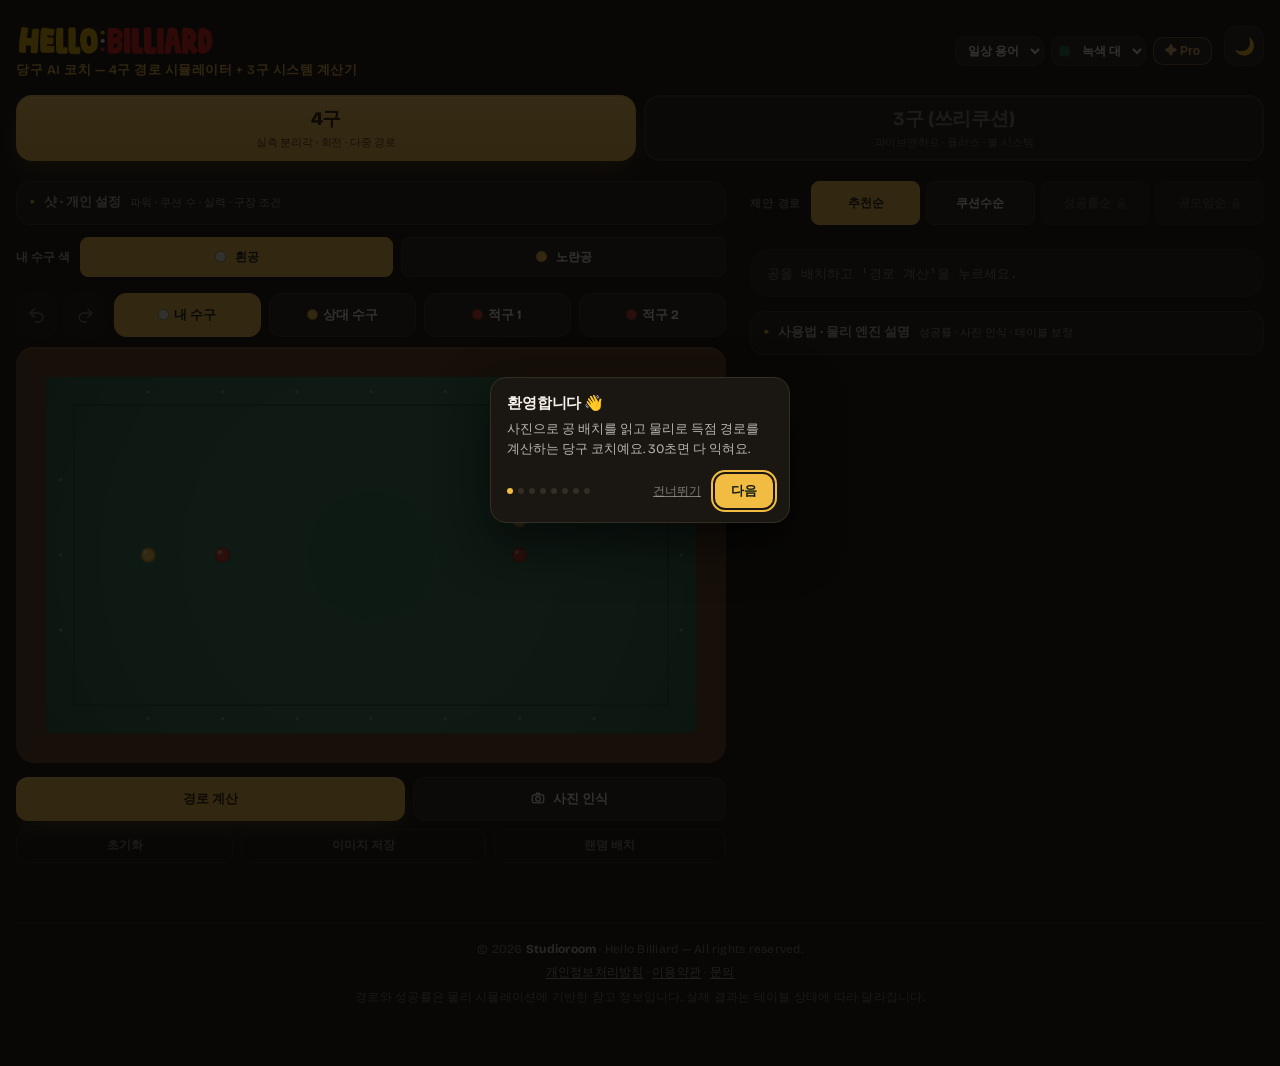
==== commit ce707b01: "사진 인식 결과 화면 개선 — 사진 위 경로 확인·전환 + 촬영 가이드 - 사진 인식 후 결과 패널을 사진 아래 바로 표시 (경로 선택, 핵심 샷 정보, 구장 쿠션 반응) - 촬영" ====
--- a/index.html
+++ b/index.html
@@ -29,8 +29,13 @@
 <meta name="apple-mobile-web-app-status-bar-style" content="black-translucent">
 <meta name="apple-mobile-web-app-title" content="Hello Billiard">
 <link rel="preload" href="fonts/bricolage-grotesque-latin.woff2" as="font" type="font/woff2" crossorigin>
+<link rel="stylesheet" href="tokens.css">
 <style>
-
+  /* Hallmark · macrostructure: Task Console · tone: field utility · anchor hue: gold
+   * pre-emit critique: P5 H5 E4 S5 R5 V4 · contrast: pass (40–41)
+   * nav: existing · footer: existing · slop: pass (42–45) · honest: pass (46)
+   * chrome: pass (47) · tokens: pass (48) · responsive: pass (49)
+   * icons: pass (30) · mobile: pass (34, 49, 50–57) */
   /* 폰트 자체 호스팅 — 외부(구글) 요청 0건.
      둘 다 가변 폰트라 파일 하나가 모든 굵기를 담당한다.
      unicode-range 는 구글이 쓰던 latin 서브셋 그대로. 한글은 시스템 폰트로 폴백된다
@@ -70,6 +75,7 @@
     color: var(--paper);
     font-family: 'Bricolage Grotesque', sans-serif;
     min-height: 100vh;
+    overflow-x: clip;
     -webkit-tap-highlight-color: transparent;
   }
   .wrap {
@@ -1210,6 +1216,7 @@
   <div class="panel" id="g4-photoPanel" style="display:none">
     <h3 style="font-size:12px;color:var(--accent);letter-spacing:.05em;margin-bottom:8px"
       data-en="📷 Photo scan — align corners">📷 사진 인식 — 모서리 맞추기</h3>
+    <div class="photo-capture-note"><b data-en="0.5× wide recommended">0.5× 광각 권장</b><span data-en="Keep all four inner cushion corners in frame.">쿠션 안쪽 네 모서리가 모두 사진에 들어와야 정확합니다.</span></div>
     <div class="photo-wrap">
       <canvas id="g4-photoCv" role="img" aria-label="촬영한 당구대 사진 — 노란 점 4개를 드래그해 경기면 모서리를 맞춥니다"
         style="width:100%;border-radius:8px;touch-action:pan-y;cursor:crosshair"></canvas>
@@ -1218,6 +1225,21 @@
       <button class="tool primary" id="g4-detect" data-en="Detect → Calculate">공 인식 → 경로 계산</button>
     </div>
     <p class="hint" id="g4-photoMsg" style="margin-top:8px"></p>
+    <div class="photo-result" id="g4-photoResult" hidden aria-live="polite">
+      <div class="photo-result-head">
+        <div class="photo-result-title" data-en-html="Path on photo<small>Switch routes without leaving the photo</small>">사진 위 경로<small>사진을 보면서 경로를 바꿀 수 있어요</small></div>
+        <button class="tool" id="g4-photoBoard" data-en="Graphic detail">그래픽 상세</button>
+      </div>
+      <div class="photo-route-picks" id="g4-photoRoutePicks"></div>
+      <div class="photo-result-brief" id="g4-photoBrief"></div>
+      <div class="photo-result-status" id="g4-photoResultStatus"></div>
+      <div class="photo-cushion-quick">
+        <span data-en="Venue cushion">구장 쿠션 반응</span>
+        <button data-table="cushion" data-value="short" data-en="Short">짧음</button>
+        <button data-table="cushion" data-value="normal" data-en="Normal">보통</button>
+        <button data-table="cushion" data-value="long" data-en="Long">김</button>
+      </div>
+    </div>
   </div>
   </div><!-- /col-board -->
 
@@ -1389,6 +1411,7 @@
   <div class="panel" id="g3-photoPanel" style="display:none">
     <h3 style="font-size:12px;color:var(--accent);letter-spacing:.05em;margin-bottom:8px">
       사진 인식 — 모서리 맞추기</h3>
+    <div class="photo-capture-note"><b data-en="0.5× wide recommended">0.5× 광각 권장</b><span data-en="Keep all four inner cushion corners in frame.">쿠션 안쪽 네 모서리가 모두 사진에 들어와야 정확합니다.</span></div>
     <div class="photo-wrap">
       <canvas id="g3-photoCv" role="img" aria-label="촬영한 당구대 사진 — 노란 점 4개를 드래그해 경기면 모서리를 맞춥니다"
         style="width:100%;border-radius:8px;touch-action:pan-y;cursor:crosshair"></canvas>
@@ -1397,6 +1420,21 @@
       <button class="tool primary" id="g3-detect" data-en="Detect → Calculate">공 인식 → 경로 계산</button>
     </div>
     <p class="hint" id="g3-photoMsg" style="margin-top:8px"></p>
+    <div class="photo-result" id="g3-photoResult" hidden aria-live="polite">
+      <div class="photo-result-head">
+        <div class="photo-result-title" data-en-html="Path on photo<small>Switch routes without leaving the photo</small>">사진 위 경로<small>사진을 보면서 경로를 바꿀 수 있어요</small></div>
+        <button class="tool" id="g3-photoBoard" data-en="Graphic detail">그래픽 상세</button>
+      </div>
+      <div class="photo-route-picks" id="g3-photoRoutePicks"></div>
+      <div class="photo-result-brief" id="g3-photoBrief"></div>
+      <div class="photo-result-status" id="g3-photoResultStatus"></div>
+      <div class="photo-cushion-quick">
+        <span data-en="Venue cushion">구장 쿠션 반응</span>
+        <button data-table="cushion" data-value="short" data-en="Short">짧음</button>
+        <button data-table="cushion" data-value="normal" data-en="Normal">보통</button>
+        <button data-table="cushion" data-value="long" data-en="Long">김</button>
+      </div>
+    </div>
   </div>
   </div><!-- /col-board -->
 
@@ -1596,6 +1634,120 @@
     white-space: nowrap;
   }
 
+  /* 사진이 결과 화면 자체가 되도록 경로·핵심 샷 정보·구장 반응을 사진 바로 아래에 둔다. */
+  .photo-capture-note {
+    display:grid; grid-template-columns:auto minmax(0,1fr); gap:8px 10px; align-items:start;
+    margin:0 0 10px; padding:10px 12px; border:1px solid var(--color-result-line);
+    border-radius:var(--radius-result); background:var(--color-result-surface);
+    color:var(--tx-2); font-size:12px; line-height:1.45;
+  }
+  .photo-capture-note b { color:var(--color-result-accent); white-space:nowrap; }
+  .photo-result {
+    margin-top:12px; padding:12px; border:1px solid var(--color-result-line);
+    border-radius:var(--radius-result); background:var(--color-result-surface);
+    box-shadow:var(--shadow-result); animation:photoResultIn var(--dur-result) var(--ease-out);
+  }
+  .photo-result[hidden] { display:none; }
+  .photo-result[data-state="loading"] { opacity:.78; }
+  .photo-result[data-state="error"] { border-color:var(--color-result-error); }
+  .photo-result[data-state="success"] { border-color:var(--color-result-success); }
+  .photo-result-head {
+    display:flex; align-items:center; justify-content:space-between; gap:8px; margin-bottom:10px;
+  }
+  .photo-result-title { min-width:0; font-size:13px; font-weight:800; color:var(--tx-1); }
+  .photo-result-title small {
+    display:block; margin-top:2px; color:var(--tx-3); font-size:10px; font-weight:600;
+  }
+  .photo-result-head .tool { flex:0 0 auto; min-width:0; padding:7px 9px; white-space:nowrap; }
+  .photo-route-picks { display:flex; flex-wrap:wrap; gap:6px; margin-bottom:9px; }
+  .photo-route-picks .tool { flex:0 0 auto; min-width:42px; padding:8px 10px; }
+  .photo-result-brief {
+    display:flex; flex-wrap:wrap; align-items:center; gap:7px; min-width:0;
+    padding:9px 10px; border-radius:calc(var(--radius-result) - 3px);
+    background:var(--color-result-inset); color:var(--tx-1);
+  }
+  .photo-result-brief:empty { display:none; }
+  .photo-result-brief .sbi { display:inline-flex; align-items:center; gap:4px; min-width:0; font-size:11px; }
+  .photo-result-brief .sbi svg { width:28px; height:28px; }
+  .photo-result-brief .swatch { width:7px; height:28px; border-radius:999px; flex:0 0 auto; }
+  .photo-result-status { color:var(--tx-2); font-size:12px; line-height:1.45; }
+  .photo-cushion-quick {
+    display:grid; grid-template-columns:auto repeat(3,minmax(0,1fr)); gap:6px; align-items:center;
+    margin-top:9px;
+  }
+  .photo-cushion-quick > span { color:var(--tx-3); font-size:10px; font-weight:700; }
+  .photo-cushion-quick button {
+    border:1px solid var(--color-result-line); border-radius:8px; padding:7px 5px;
+    background:var(--color-result-inset); color:var(--tx-2); font:inherit; font-size:11px;
+    font-weight:700; cursor:pointer;
+  }
+  .photo-cushion-quick button.on { border-color:var(--accent-line); color:var(--accent); }
+  .photo-result button:hover, .wide-camera button:hover { border-color:var(--accent-line); }
+  .photo-result button, .wide-camera button,
+  .wide-camera select, .wide-camera input { outline:2px solid transparent; outline-offset:1px; }
+  .photo-result button:focus-visible, .wide-camera button:focus-visible,
+  .wide-camera select:focus-visible, .wide-camera input:focus-visible {
+    outline-color:var(--color-focus);
+  }
+  .photo-result button:active, .wide-camera button:active { transform:translateY(1px); }
+  .photo-result button:disabled, .wide-camera button:disabled { opacity:.45; cursor:not-allowed; }
+  @keyframes photoResultIn { from { opacity:0; transform:translateY(5px); } to { opacity:1; transform:none; } }
+
+  /* 앱 내부 촬영 — 가능한 기기에서는 후면 렌즈와 줌을 직접 선택한다. */
+  .wide-camera {
+    position:fixed; inset:0; z-index:1200; display:grid; place-items:center;
+    padding:12px; background:var(--color-camera-backdrop);
+  }
+  .wide-camera[hidden] { display:none; }
+  .wide-camera-card {
+    width:min(720px,100%); max-height:calc(100dvh - 24px); overflow:auto;
+    padding:12px; border:1px solid var(--color-result-line); border-radius:16px;
+    background:var(--color-camera-surface); color:var(--tx-1); box-shadow:var(--shadow-camera);
+  }
+  .wide-camera-head { display:flex; align-items:start; justify-content:space-between; gap:12px; margin-bottom:10px; }
+  .wide-camera-head h2 { font-size:16px; font-style:normal; overflow-wrap:anywhere; min-width:0; }
+  .wide-camera-head p { margin-top:3px; color:var(--tx-2); font-size:12px; line-height:1.4; }
+  .wide-camera-close {
+    flex:0 0 auto; width:36px; height:36px; border:1px solid var(--color-result-line);
+    border-radius:10px; background:var(--color-result-inset); color:var(--tx-1); cursor:pointer;
+  }
+  .wide-camera-view {
+    position:relative; width:100%; aspect-ratio:2/1; overflow:hidden;
+    border-radius:12px; background:var(--color-camera-stage);
+  }
+  .wide-camera video { width:100%; height:100%; display:block; object-fit:contain; }
+  .wide-camera-guide { position:absolute; inset:7%; border:2px solid var(--color-result-accent); pointer-events:none; }
+  .wide-camera-guide::after {
+    content:'쿠션 안쪽 네 모서리를 선 안에'; position:absolute; left:50%; bottom:8px;
+    transform:translateX(-50%); padding:4px 8px; border-radius:999px;
+    background:var(--color-camera-label); color:var(--color-camera-label-text);
+    font-size:11px; font-weight:800; white-space:nowrap;
+  }
+  .wide-camera-controls {
+    display:grid; grid-template-columns:minmax(0,1fr) minmax(0,1fr); gap:8px; margin-top:10px;
+  }
+  .wide-camera-field { display:grid; gap:4px; color:var(--tx-3); font-size:10px; font-weight:700; }
+  .wide-camera select, .wide-camera input {
+    width:100%; min-width:0; border:1px solid var(--color-result-line); border-radius:9px;
+    padding:8px; background:var(--color-result-inset); color:var(--tx-1); font:inherit;
+  }
+  .wide-camera-actions { display:flex; gap:8px; margin-top:10px; }
+  .wide-camera-actions .tool { min-width:0; }
+  .wide-camera-status { margin-top:8px; min-height:18px; color:var(--tx-2); font-size:11px; }
+  @media (max-width:414px) {
+    .photo-result-head { align-items:flex-start; }
+    .photo-result-head .tool { font-size:10px; }
+    .photo-cushion-quick { grid-template-columns:1fr 1fr 1fr; }
+    .photo-cushion-quick > span { grid-column:1/-1; }
+    .wide-camera-controls { grid-template-columns:minmax(0,1fr); }
+    .wide-camera-actions { display:grid; grid-template-columns:minmax(0,1fr) minmax(0,1fr); }
+    .wide-camera-actions .primary { grid-column:1/-1; }
+  }
+  @media (prefers-reduced-motion:reduce) {
+    .photo-result { animation:none; }
+    .photo-result button:active, .wide-camera button:active { transform:none; }
+  }
+
   /* ===== 폰 가로모드 — 다이를 화면 가득, 컨트롤은 다이 위에 띄운다 =====
      짧은 가로 화면(폰)에서만 적용. 다이를 맨 위로 끌어올리고(order:-1) 화면 높이에
      맞춰 키운 뒤, [경로 계산]과 [경로 선택·재생]을 다이 위 글래스 칩으로 띄운다.
@@ -1919,8 +2071,128 @@
   ctx.restore();
 };
 
-// 사진 인식이 끝나면 결과(경로)를 바로 볼 수 있게 위쪽 당구대로 부드럽게 이동한다.
-// 사진이 길면 다이가 화면 밖에 있어 '계산이 됐는지' 알 수 없었다.
+// 물리 충돌 반지름은 실측 비율 그대로 두되, 모바일에서 화면상 공 지름이 7px까지
+// 작아지는 문제를 막는다. 표시만 최소 12px로 키워 두께와 공 위치를 읽기 쉽게 한다.
+window.hbVisualBallRadius=function(canvas,physicalR){
+  try{
+    var rect=canvas.getBoundingClientRect();
+    var scale=rect&&rect.width?rect.width/canvas.width:1;
+    return Math.min(physicalR*1.75, Math.max(physicalR,6/Math.max(0.1,scale)));
+  }catch(e){ return physicalR; }
+};
+
+// 광각 촬영 도우미. 후면 카메라 목록에서 초광각 라벨을 우선 선택하고, 브라우저가
+// zoom capability를 공개하면 가장 넓은 값부터 시작한다. 미지원 환경은 사진 선택으로 폴백.
+window.hbWideCamera=(function(){
+  var root=null, video=null, lens=null, zoom=null, zoomField=null, status=null;
+  var stream=null, targetInput=null, switching=false, wanted=false;
+  function L(ko,en){ return window.hbLang&&window.hbLang.t?window.hbLang.t(ko,en):ko; }
+  function stop(){
+    if(stream){ stream.getTracks().forEach(function(t){ try{t.stop();}catch(e){} }); stream=null; }
+    if(video) video.srcObject=null;
+  }
+  function close(){ wanted=false; stop(); if(root) root.hidden=true; targetInput=null; }
+  function build(){
+    if(root) return true;
+    if(typeof document==='undefined'||typeof document.createElement!=='function'||!document.body) return false;
+    root=document.createElement('div');
+    root.className='wide-camera'; root.hidden=true;
+    root.innerHTML=
+      '<div class="wide-camera-card" role="dialog" aria-modal="true" aria-labelledby="wideCameraTitle">'+
+        '<div class="wide-camera-head"><div><h2 id="wideCameraTitle">'+L('0.5× 광각으로 당구대 촬영','Shoot the table at 0.5× wide')+'</h2>'+
+        '<p>'+L('쿠션 안쪽 네 모서리가 모두 보여야 사진 경로가 정확합니다.','Keep all four inner cushion corners visible for an accurate photo path.')+'</p></div>'+
+        '<button class="wide-camera-close" type="button" aria-label="'+L('닫기','Close')+'">×</button></div>'+
+        '<div class="wide-camera-view"><video autoplay muted playsinline aria-label="'+L('당구대 카메라 미리보기','Billiard table camera preview')+'"></video><div class="wide-camera-guide" aria-hidden="true"></div></div>'+
+        '<div class="wide-camera-controls">'+
+          '<label class="wide-camera-field">'+L('후면 렌즈','Rear lens')+'<select class="wide-camera-lens"></select></label>'+
+          '<label class="wide-camera-field wide-camera-zoom">'+L('줌 — 가장 넓게 권장','Zoom — widest recommended')+'<input type="range"></label>'+
+        '</div>'+
+        '<div class="wide-camera-actions">'+
+          '<button class="tool primary wide-camera-shot" type="button">'+L('이 화면 촬영','Capture this view')+'</button>'+
+          '<button class="tool wide-camera-file" type="button">'+L('기존 사진 선택','Choose existing photo')+'</button>'+
+        '</div><p class="wide-camera-status" aria-live="polite"></p>'+
+      '</div>';
+    document.body.appendChild(root);
+    video=root.querySelector('video'); lens=root.querySelector('.wide-camera-lens');
+    zoom=root.querySelector('.wide-camera-zoom input'); zoomField=root.querySelector('.wide-camera-zoom');
+    status=root.querySelector('.wide-camera-status');
+    root.querySelector('.wide-camera-close').addEventListener('click',close);
+    root.addEventListener('click',function(e){ if(e.target===root) close(); });
+    root.querySelector('.wide-camera-file').addEventListener('click',function(){
+      var input=targetInput; close(); if(input&&input.click) input.click();
+    });
+    root.querySelector('.wide-camera-shot').addEventListener('click',capture);
+    lens.addEventListener('change',function(){ if(lens.value) start(lens.value,false); });
+    zoom.addEventListener('input',function(){
+      var tr=stream&&stream.getVideoTracks&&stream.getVideoTracks()[0];
+      if(tr&&tr.applyConstraints) tr.applyConstraints({advanced:[{zoom:+zoom.value}]}).catch(function(){});
+    });
+    return true;
+  }
+  async function listLenses(selected){
+    if(!navigator.mediaDevices||!navigator.mediaDevices.enumerateDevices) return null;
+    var ds=(await navigator.mediaDevices.enumerateDevices()).filter(function(d){return d.kind==='videoinput';});
+    lens.innerHTML='';
+    ds.forEach(function(d,i){
+      var o=document.createElement('option'); o.value=d.deviceId;
+      o.textContent=d.label||L('후면 카메라 '+(i+1),'Camera '+(i+1));
+      o.selected=d.deviceId===selected; lens.appendChild(o);
+    });
+    lens.parentElement.style.display=ds.length>1?'grid':'none';
+    return ds.find(function(d){return /(ultra|0[.,]5|초광각|광각)/i.test(d.label||'');})||null;
+  }
+  function syncZoom(track){
+    zoomField.style.display='none';
+    try{
+      var cap=track.getCapabilities&&track.getCapabilities();
+      if(!cap||!cap.zoom) return;
+      zoom.min=cap.zoom.min; zoom.max=cap.zoom.max; zoom.step=cap.zoom.step||0.1;
+      zoom.value=cap.zoom.min; zoomField.style.display='grid';
+      track.applyConstraints({advanced:[{zoom:cap.zoom.min}]}).catch(function(){});
+    }catch(e){}
+  }
+  async function start(deviceId,autoPick){
+    if(switching) return; switching=true; stop();
+    try{
+      status.textContent=L('카메라를 여는 중…','Opening camera…');
+      var videoRule=deviceId?{deviceId:{exact:deviceId}}:{facingMode:{ideal:'environment'}};
+      stream=await navigator.mediaDevices.getUserMedia({video:videoRule,audio:false});
+      if(!wanted){ switching=false; stop(); return; }
+      video.srcObject=stream; await video.play();
+      var tr=stream.getVideoTracks()[0], settings=tr.getSettings?tr.getSettings():{};
+      syncZoom(tr);
+      var ultra=await listLenses(settings.deviceId);
+      status.textContent=L('가능하면 초광각 렌즈를 고르고 네 모서리를 맞추세요.','Choose the ultra-wide lens if available and align all four corners.');
+      switching=false;
+      if(autoPick&&ultra&&ultra.deviceId!==settings.deviceId) start(ultra.deviceId,false);
+    }catch(err){
+      switching=false; stop();
+      status.textContent=L('카메라를 열 수 없습니다. 기존 사진 선택을 이용해 주세요.','Camera unavailable. Choose an existing photo instead.');
+    }
+  }
+  function capture(){
+    if(!video||!video.videoWidth||!targetInput) return;
+    var c=document.createElement('canvas'); c.width=video.videoWidth; c.height=video.videoHeight;
+    c.getContext('2d').drawImage(video,0,0,c.width,c.height);
+    var input=targetInput;
+    c.toBlob(function(blob){
+      if(!blob) return;
+      var file=typeof File==='function'?new File([blob],'hello-billiard-wide.jpg',{type:'image/jpeg'}):blob;
+      input._hbFile=file; close();
+      try{ input.dispatchEvent(new Event('change',{bubbles:true})); }catch(e){}
+    },'image/jpeg',0.94);
+  }
+  function open(input){
+    if(!input) return;
+    if(typeof navigator==='undefined'||!navigator.mediaDevices||!navigator.mediaDevices.getUserMedia||!build()){
+      if(input.click) input.click(); return;
+    }
+    wanted=true; targetInput=input; root.hidden=false; start(null,true);
+  }
+  return {open:open,close:close};
+})();
+
+// 그래픽 상세를 사용자가 명시적으로 요청했을 때만 위쪽 당구대로 이동한다.
 window.hbScrollToBoard=function(){
   try{
     var b=document.querySelector('.mode-panel.show .board');
@@ -2773,6 +3045,9 @@
         - (c.spin.v!==0&&c.spin.h!==0?3:0)
         + (gather||0)*0.05,             // 모임 좋은 경로에 소폭 가점
     };
+    route.stabilityPenalty=routeStabilityPenalty4(route);
+    route.stability=route.stabilityPenalty>=16?'fragile':'steady';
+    route.score-=route.stabilityPenalty; // 추천순은 성공 가능성뿐 아니라 현장 재현성까지 반영
     // 3%↑는 정식 후보, 미만은 '다른 순서 참고' 후보로만 따로 보관
     (prob<0.03?routesLow:routesOut).push(route);
   }
@@ -2783,8 +3058,10 @@
   // 두 번 뽑지 말고 '실측한 바로 그 목록'을 그대로 반환한다.
   const shown=sortedRoutes();
   for(const r of shown){
+    const before=r.prob;
     const p2=await monteCarlo(r,P,60,r.speed,bump);
     r.prob=(r.prob*30+p2*60)/90;
+    r.score+=(r.prob-before)*100;       // 정밀 실측 성공률을 추천 점수에도 반영
   }
   shownRoutes=shown;                 // 정렬 스위치용 고정 목록 저장
   return applySort(shown, sortMode); // 현재 정렬 기준으로 순서만 맞춰 반환
@@ -2819,15 +3096,17 @@
 }
 function sortedRoutes(){
   if(!allRoutes.length) return [];
+  const steady=allRoutes.filter(r=>r.stability!=='fragile');
+  const source=steady.length?steady:allRoutes; // 안정 경로가 하나라도 있으면 고난도 후보는 기본 추천에서 제외
   // 초구 세팅(정식 초구 배치 그대로)은 당구 정석대로 '먼 적구'를 먼저 친다 — 가까운 적구
   // 먼저 치는 경로는 빼고, '다른 순서' 참고 경로도 붙이지 않는다. 배치를 바꿨거나
   // 먼 적구 경로가 아예 없으면 평소대로 전부 보여준다.
   if(atPreset4()){
     const far=farFirstBall4();
-    const only=allRoutes.filter(r=>r.first===far);
+    const only=source.filter(r=>r.first===far);
     if(only.length) return pickDiverse(only);
   }
-  return withReference(pickDiverse(allRoutes));
+  return withReference(pickDiverse(source));
 }
 // 고정 선발된 경로를 선택한 정렬 기준으로 재정렬 (참고 경로는 항상 맨 뒤)
 function applySort(rs, mode){
@@ -3135,11 +3414,12 @@
 }
 function d(x,y,r){ctx.beginPath();ctx.arc(x,y,r,0,7);ctx.fill();}
 function drawBall(b,active){
-  ctx.beginPath();ctx.arc(b.x,b.y,BALL_R,0,7);
+  const vr=window.hbVisualBallRadius(cv,BALL_R);
+  ctx.beginPath();ctx.arc(b.x,b.y,vr,0,7);
   ctx.fillStyle=b.color;ctx.fill();
   ctx.lineWidth=active?3:2;
   ctx.strokeStyle=active?'#e8b53e':b.ring;ctx.stroke();
-  ctx.beginPath();ctx.arc(b.x-4,b.y-4,BALL_R/3,0,7);
+  ctx.beginPath();ctx.arc(b.x-vr*.42,b.y-vr*.42,vr/3,0,7);
   ctx.fillStyle='rgba(255,255,255,.5)';ctx.fill();
 }
 // 경로는 시뮬레이션이 기록한 폴리라인 그대로 그린다 —
@@ -3232,6 +3512,17 @@
   let lvl=Math.round(p*3.0 - 0.3);
   return Math.max(1, Math.min(5, lvl));
 }
+function routeStabilityPenalty4(r){
+  const e=Math.max(1,Math.round((r.thickness||0)*8));
+  const power=powerLevel(r), total=(r.cushions||0)+(r.cushBefore||0);
+  let p=e<=1?24:e===2?12:e===3?5:0;
+  if(r.kiss) p+=24;
+  if(r.spin&&r.spin.v!==0&&r.spin.h!==0) p+=6;
+  if(r.spin&&Math.abs(r.spin.h)>=1) p+=3;
+  if(power>=5) p+=10; else if(power===4) p+=4;
+  if(total>=4) p+=(total-3)*3;
+  return p;
+}
 function powerSVG(level){
   let bars='';
   for(let i=0;i<5;i++){
@@ -3252,6 +3543,50 @@
   return window.hbPro.FREE_4GU_ROUTES||1;
 }
 function g4Locked(i){ return i>=g4FreeN(); }
+function showPhotoResult4Loading(){
+  const root=document.getElementById('g4-photoResult');
+  if(!root) return;
+  root.hidden=false; root.dataset.state='loading';
+  document.getElementById('g4-photoRoutePicks').innerHTML='';
+  document.getElementById('g4-photoBrief').innerHTML='';
+  document.getElementById('g4-photoResultStatus').textContent=
+    window.hbLang.t('사진을 그대로 보면서 경로를 계산하고 있어요…','Calculating while keeping the photo in view…');
+}
+function showPhotoResult4Error(message){
+  const root=document.getElementById('g4-photoResult');
+  if(!root) return;
+  root.hidden=false; root.dataset.state='error';
+  document.getElementById('g4-photoRoutePicks').innerHTML='';
+  document.getElementById('g4-photoBrief').innerHTML='';
+  document.getElementById('g4-photoResultStatus').textContent=message;
+}
+function renderPhotoResult4(){
+  const root=document.getElementById('g4-photoResult');
+  const panel=document.getElementById('g4-photoPanel');
+  if(!root||!panel||panel.style.display==='none') return;
+  if(!routes.length){
+    if(root.dataset.state!=='loading'&&root.dataset.state!=='error') root.hidden=true;
+    return;
+  }
+  root.hidden=false; root.dataset.state='success';
+  const brief=document.getElementById('g4-shotBrief');
+  document.getElementById('g4-photoBrief').innerHTML=brief?brief.innerHTML:'';
+  const r=routes[selected], stability=r.stability||'steady';
+  document.getElementById('g4-photoResultStatus').textContent=
+    stability==='fragile'
+      ?window.hbLang.t('고난도 경로 · 얇은 두께나 강한 당점 변화에 민감합니다.','High difficulty · sensitive to thin contact or strong english.')
+      :window.hbLang.t('실전 안정 경로 · 재현성이 낮은 후보는 추천에서 뒤로 보냈습니다.','Field-stable path · fragile candidates were ranked lower.');
+  const picks=document.getElementById('g4-photoRoutePicks');
+  picks.innerHTML=routes.map((x,i)=>
+    `<button class="tool mini ${i===selected?'on':''} ${g4Locked(i)?'locked':''}" data-i="${i}" aria-label="${window.hbLang.t('사진 경로 ','Photo path ')+(i+1)}"><span class="dot" style="background:${routeColor(i)}"></span>${g4Locked(i)?'🔒':(x.reference?'참':i+1)}</button>`).join('');
+  picks.querySelectorAll('button').forEach(b=>b.addEventListener('click',()=>{
+    const i=+b.dataset.i;
+    if(g4Locked(i)){ window.hbShowPaywall&&window.hbShowPaywall('routes4'); return; }
+    stopAnim(false); selected=i; renderCards(); draw(); drawPhoto();
+  }));
+}
+const photoBoard4=document.getElementById('g4-photoBoard');
+if(photoBoard4) photoBoard4.addEventListener('click',()=>window.hbScrollToBoard&&window.hbScrollToBoard());
 function renderCards(){
   const box=document.getElementById('g4-routes');
   const bar=document.getElementById('g4-stageBar');
@@ -3286,6 +3621,7 @@
         selected=i; renderCards(); draw(); drawPhoto();
       }));
   }
+  renderPhotoResult4();
   if(!routes.length){
     const L=window.hbLang;
     if(!calcTried){
@@ -3584,6 +3920,9 @@
   solveWithFallback(p=>{ calcBtn.textContent=`계산 중… ${p}%`; }).then(rs=>{
     if(myGen!==solveGen) return;        // 계산 중 배치가 바뀜 — 폐기
     routes=rs; selected=0;
+    if(!rs.length) showPhotoResult4Error(window.hbLang.t(
+      '현재 조건에서 안정적인 경로를 찾지 못했습니다. 쿠션 조건을 추천으로 바꾸거나 공 위치를 확인해 주세요.',
+      'No stable route was found. Try Auto cushions or check the detected ball positions.'));
     justSolved=true; renderCards(); justSolved=false;   // 등장 애니메이션
     draw();
     drawPhoto();               // 사진이 열려 있으면 경로를 사진에도 표시
@@ -3593,6 +3932,9 @@
     routes=[]; selected=0;
     const box=document.getElementById('g4-routes');
     if(box) box.innerHTML='<div class="panel"><span class="empty">계산 중 오류가 발생했습니다. 공 배치를 바꿔 다시 시도해 주세요.</span></div>';
+    showPhotoResult4Error(window.hbLang.t(
+      '계산 중 오류가 발생했습니다. 공 위치를 확인한 뒤 다시 시도해 주세요.',
+      'Calculation failed. Check the ball positions and try again.'));
     try{ window.__hbReport&&window.__hbReport('solve/g4',err); }catch(_){}
   }).finally(()=>{
     calcBtn.textContent='경로 계산'; calcBtn.disabled=false;
@@ -3627,6 +3969,9 @@
     table[b.dataset.table]=b.dataset.value;
     saveTable(); syncTable();
     routes=[];selected=0;renderCards();draw();drawPhoto();
+    if(photoH && document.getElementById('g4-photoPanel').style.display!=='none'){
+      showPhotoResult4Loading(); requestRecalc();
+    }
     if(typeof window!=='undefined'&&window.__hb3refresh) window.__hb3refresh();
   }));
 function syncTable(){
@@ -4271,10 +4616,11 @@
 pushHist();   // 초기 배치를 히스토리 기준점으로 기록
 
 document.getElementById('g4-photo').addEventListener('click',()=>{
-  document.getElementById('g4-file').click();
+  window.hbWideCamera.open(document.getElementById('g4-file'));
 });
 document.getElementById('g4-file').addEventListener('change',e=>{
-  const f=e.target.files&&e.target.files[0];
+  const f=e.target._hbFile||(e.target.files&&e.target.files[0]);
+  e.target._hbFile=null;
   if(!f) return;
   window.hbTrack&&window.hbTrack('photo',{mode:'4gu'});
   if(window.hbPro && window.hbPro.photoLeft()<=0){
@@ -4298,6 +4644,8 @@
       photoCorners=insetCorners(orderCorners(autoCorners(photoImgData)));
       photoMarks=null; photoH=null; photoHinv=null; photoMissing=[]; camW=null;
       photoPanel.style.display='block';
+      document.getElementById('g4-photoResult').hidden=true;
+      document.getElementById('g4-photoResult').dataset.state='';
       document.body.classList.add('photo-open');   // 사진 작업 중엔 보드 고정 해제
       photoMsg.textContent=window.hbLang.t('모서리를 쿠션 안쪽 경계 근처로 자동 보정했습니다. 노란 점 4개가 쿠션 벽과 천 바닥이 만나는 안쪽 꼭짓점에 오도록 확인·조정한 뒤 "공 인식 → 경로 계산"을 누르세요. 벽 높이·공 높이 시차는 자동 보정됩니다.','Corners auto-set near the inner cushion edge. Adjust the 4 yellow dots to the inner corners where cushion meets cloth, then press "Detect → Calculate". Wall/ball-height parallax is auto-corrected.');
       drawPhoto();
@@ -4436,6 +4784,7 @@
           `${nmp(k)} set — next: tap ${nmp(photoMissing[0])} in the photo.`);
       } else {
         photoMsg.textContent=window.hbLang.t('모든 공 지정 완료 — 최적 경로를 계산합니다.','All balls set — calculating the best path.');
+        showPhotoResult4Loading();
         solveGen++; requestRecalc();
       }
     }
@@ -4559,8 +4908,8 @@
     `Recognized all balls — the calculated path overlays on the photo. Tap a route card to change the path shown. Keep all four cushion corners visible in the photo.${res.ambiguous?' ⚠ Both cue balls look near-white, so they were assigned arbitrarily — adjust their positions on the table below if needed.':''}`);
   routes=[]; selected=0; solveGen++; draw(); renderCards();
   pushHist();               // 사진 인식 배치도 히스토리 기록
+  showPhotoResult4Loading();
   requestRecalc();          // 최적 경로 자동 계산 (계산 중이면 끝난 뒤)
-  window.hbScrollToBoard&&window.hbScrollToBoard();   // 결과를 볼 수 있게 위 다이로
 });
 
 // 비전 코어를 3구 탭에서 재사용할 수 있게 노출
@@ -5425,11 +5774,12 @@
 }
 
 function drawBall(b,active){
-  ctx.beginPath(); ctx.arc(b.x,b.y,BALL_R,0,7);
+  const vr=window.hbVisualBallRadius(cv,BALL_R);
+  ctx.beginPath(); ctx.arc(b.x,b.y,vr,0,7);
   ctx.fillStyle=b.color; ctx.fill();
   ctx.lineWidth=active?3:2;
   ctx.strokeStyle=active?'#f4f1e8':b.ring; ctx.stroke();
-  ctx.beginPath(); ctx.arc(b.x-4,b.y-4,BALL_R/3,0,7);
+  ctx.beginPath(); ctx.arc(b.x-vr*.42,b.y-vr*.42,vr/3,0,7);
   ctx.fillStyle='rgba(255,255,255,.5)'; ctx.fill();
 }
 
@@ -5883,6 +6233,25 @@
   {key:'drawL', v:-0.8, h:-1, label:'끌어 + 좌'},
   {key:'drawR', v:-0.8, h:1,  label:'끌어 + 우'},
 ];
+function stabilitySeedPenalty3(r){
+  if(!r) return 0;
+  let p=(r.bank?4:0)+(r.kiss?18:0);
+  if(r.spin){
+    if(Math.abs(r.spin.v)>=0.8) p+=6;
+    if(Math.abs(r.spin.h)>=1) p+=3;
+  }
+  if((r.cush||0)>3) p+=((r.cush||0)-3)*3;
+  if(r.tol!=null&&r.tol<1.5) p+=8;
+  return p;
+}
+function routeStabilityPenalty3(r){
+  const e=Math.max(1,Math.round((r.thickness||0)*8));
+  let p=stabilitySeedPenalty3(r);
+  if(e<=1) p+=24; else if(e===2) p+=12; else if(e===3) p+=5;
+  if(r.firstKiss) p+=28;
+  if(r.power==='강') p+=6;
+  return p;
+}
 const IS_BROWSER3=typeof requestAnimationFrame==='function';
 const yieldTick3=IS_BROWSER3?(function(){
   const ch=new MessageChannel(); let pending=null;
@@ -5935,7 +6304,7 @@
   // 일반 배치에서는 두 적구를 모두 탐색하고 성공률·정석 코스로 정렬한다.
   const opening=atPreset3(), openingFirst='target';
   const openingBoost = r => (opening && r && r.fk===openingFirst) ? 18 : 0;
-  const rankOf  = r => r.prob*100 + (r.recBoost||0) + openingBoost(r);
+  const rankOf  = r => r.prob*100 + (r.recBoost||0) + openingBoost(r) - stabilitySeedPenalty3(r);
   const spinN=P.skill.keys?Object.keys(P.skill.keys).length:SPINS3.length;
   // 진행률 추정 — 전수 스캔 + 상위 10후보 MC
   //   + 표시 3경로 × (속도 2종 재조준 17 + 속도 3종 MC 24 + 확정 속도 정밀 24)
@@ -6180,14 +6549,19 @@
     const patK=classify3(sim.rails, sim.railsBefore, sim.cushAtSecond, best.travel/PW);
     best.pattern=patK.name; best.patternEn=patK.en; best.recBoost=patK.boost;
     best.rails=sim.rails;   // 레일 순서(검증·디버그용, 카드엔 안 씀)
+    best.stabilityPenalty=routeStabilityPenalty3(best);
+    best.stability=best.stabilityPenalty>=18?'fragile':'steady';
     kept.push(best);
   }
-  // 성공률 우선, 정석 코스 우선순위 가산(≈4~5%p) — 유명한 코스가 앞에 온다
-  kept.sort((a,b)=>rankOf(b)-rankOf(a));
-  if(kept.length>5) kept.length=5;   // 최대 5개
+  // 안정 경로가 하나라도 있으면 얇은 두께·키스·강한 회전 의존 경로는 기본 제안에서 제외.
+  // 안정 경로가 전혀 없는 어려운 배치에서는 고난도 경로라도 숨기지 않고 경고와 함께 보여준다.
+  const steady=kept.filter(r=>r.stability!=='fragile');
+  const suggested=steady.length?steady:kept;
+  suggested.sort((a,b)=>rankOf(b)-rankOf(a));
+  if(suggested.length>5) suggested.length=5;   // 최대 5개
   // 경로를 찾긴 했으나 전부 재현성이 없어 버린 경우를 빈 결과와 구분한다
-  kept.dropped=picked.length-kept.length;
-  return kept;
+  suggested.dropped=picked.length-suggested.length;
+  return suggested;
 }
 
 // ---- 물리 경로 UI ----
@@ -6270,6 +6644,50 @@
   return window.hbPro.FREE_3GU_ROUTES||1;
 }
 function g3Locked(i){ return i>=g3FreeN(); }
+function showPhotoResult3Loading(){
+  const root=document.getElementById('g3-photoResult');
+  if(!root) return;
+  root.hidden=false; root.dataset.state='loading';
+  document.getElementById('g3-photoRoutePicks').innerHTML='';
+  document.getElementById('g3-photoBrief').innerHTML='';
+  document.getElementById('g3-photoResultStatus').textContent=
+    window.hbLang.t('사진을 그대로 보면서 경로를 계산하고 있어요…','Calculating while keeping the photo in view…');
+}
+function showPhotoResult3Error(message){
+  const root=document.getElementById('g3-photoResult');
+  if(!root) return;
+  root.hidden=false; root.dataset.state='error';
+  document.getElementById('g3-photoRoutePicks').innerHTML='';
+  document.getElementById('g3-photoBrief').innerHTML='';
+  document.getElementById('g3-photoResultStatus').textContent=message;
+}
+function renderPhotoResult3(){
+  const root=document.getElementById('g3-photoResult');
+  const panel=document.getElementById('g3-photoPanel');
+  if(!root||!panel||panel.style.display==='none') return;
+  if(!(phyRoutes&&phyRoutes.length)){
+    if(root.dataset.state!=='loading'&&root.dataset.state!=='error') root.hidden=true;
+    return;
+  }
+  root.hidden=false; root.dataset.state='success';
+  const brief=document.getElementById('g3-shotBrief');
+  document.getElementById('g3-photoBrief').innerHTML=brief?brief.innerHTML:'';
+  const r=phyRoutes[phySel], stability=r.stability||'steady';
+  document.getElementById('g3-photoResultStatus').textContent=
+    stability==='fragile'
+      ?window.hbLang.t('고난도 경로 · 얇은 두께·키스·강한 회전에 민감합니다.','High difficulty · sensitive to thin contact, kisses, or strong english.')
+      :window.hbLang.t('실전 안정 경로 · 작은 오차에 무너지는 후보는 추천에서 제외했습니다.','Field-stable path · routes that collapse under small errors were excluded.');
+  const picks=document.getElementById('g3-photoRoutePicks');
+  picks.innerHTML=phyRoutes.map((x,i)=>
+    `<button class="tool mini ${i===phySel?'on':''} ${g3Locked(i)?'locked':''}" data-i="${i}" aria-label="${window.hbLang.t('사진 경로 ','Photo path ')+(i+1)}"><span class="dot" style="background:${PHY_COLORS[i]}"></span>${g3Locked(i)?'🔒':i+1}</button>`).join('');
+  picks.querySelectorAll('button').forEach(b=>b.addEventListener('click',()=>{
+    const i=+b.dataset.i;
+    if(g3Locked(i)){ window.hbShowPaywall&&window.hbShowPaywall('routes3'); return; }
+    stopAnim3(false); phySel=i; renderPhyCards(); draw(); drawP3();
+  }));
+}
+const photoBoard3=document.getElementById('g3-photoBoard');
+if(photoBoard3) photoBoard3.addEventListener('click',()=>window.hbScrollToBoard&&window.hbScrollToBoard());
 function renderPhyCards(){
   const box=document.getElementById('g3-phyRoutes');
   const head=document.getElementById('g3-routesHead');
@@ -6314,6 +6732,7 @@
         phySel=i; renderPhyCards(); draw();
       }));
   }
+  renderPhotoResult3();
   drawP3();   // 사진이 열려 있으면 경로 오버레이도 갱신 (지움 포함)
   if(!phyRoutes){ box.innerHTML=''; return; }
   if(!phyRoutes.length){
@@ -6488,6 +6907,9 @@
       rs._proHidden=rs.length-window.hbPro.FREE_3GU_ROUTES;
     }
     phyRoutes=rs; phySel=0;
+    if(!(rs&&rs.length)) showPhotoResult3Error(window.hbLang.t(
+      '현재 조건에서 안정적인 경로를 찾지 못했습니다. 쿠션 조건을 추천으로 바꾸거나 공 위치를 확인해 주세요.',
+      'No stable route was found. Try Auto cushions or check the detected ball positions.'));
     justSolved3=true; renderPhyCards(); justSolved3=false;   // 등장 애니메이션
     draw();
   }).catch(err=>{
@@ -6495,6 +6917,9 @@
     phyRoutes=null; phySel=0;
     const box=document.getElementById('g3-phyRoutes');
     if(box) box.innerHTML='<div class="panel"><span class="empty">계산 중 오류가 발생했습니다. 공 배치를 바꿔 다시 시도해 주세요.</span></div>';
+    showPhotoResult3Error(window.hbLang.t(
+      '계산 중 오류가 발생했습니다. 공 위치를 확인한 뒤 다시 시도해 주세요.',
+      'Calculation failed. Check the ball positions and try again.'));
     try{ window.__hbReport&&window.__hbReport('solve/g3',err); }catch(_){}
   }).finally(()=>{
     btn.textContent='경로 계산'; btn.disabled=false;
@@ -6546,10 +6971,11 @@
 const MMS=PW/2844;   // px per mm (3구 좌표계)
 
 document.getElementById('g3-photo').addEventListener('click',()=>{
-  document.getElementById('g3-file').click();
+  window.hbWideCamera.open(document.getElementById('g3-file'));
 });
 document.getElementById('g3-file').addEventListener('change',e=>{
-  const f=e.target.files&&e.target.files[0];
+  const f=e.target._hbFile||(e.target.files&&e.target.files[0]);
+  e.target._hbFile=null;
   if(!f) return;
   window.hbTrack&&window.hbTrack('photo',{mode:'3gu'});
   if(window.hbPro && window.hbPro.photoLeft()<=0){
@@ -6573,6 +6999,8 @@
       p3Corners=V.insetCorners(V.orderCorners(V.autoCorners(p3Img)));
       p3Marks=null; p3Hinv=null; p3H=null; cam3=null; p3Missing=[];
       p3Panel.style.display='block';
+      document.getElementById('g3-photoResult').hidden=true;
+      document.getElementById('g3-photoResult').dataset.state='';
       document.body.classList.add('photo-open');   // 사진 작업 중엔 보드 고정 해제
       p3Msg.textContent='노란 점 4개가 쿠션 벽과 천 바닥이 만나는 안쪽 꼭짓점에 오도록 확인한 뒤 "공 인식 → 경로 계산"을 누르세요.';
       drawP3();
@@ -6738,6 +7166,7 @@
         p3Msg.textContent=`${NAME3[k]} 지정 완료 — 다음: 사진에서 ${NAME3[p3Missing[0]]} 위치를 탭하세요.`;
       } else {
         p3Msg.textContent='모든 공 지정 완료 — 물리 경로를 계산합니다.';
+        showPhotoResult3Loading();
         document.getElementById('g3-phys').click();
       }
     }
@@ -6849,9 +7278,9 @@
     return;
   }
   p3Msg.textContent=`인식 완료: ${got.join(' · ')} — 제1적구는 수구에서 가까운 공으로 배정했습니다. `+
-    '아래 당구대에서 드래그로 수정할 수 있습니다. 물리 경로를 계산합니다.';
+    '사진 위에서 경로를 바로 확인할 수 있습니다. 물리 경로를 계산합니다.';
+  showPhotoResult3Loading();
   document.getElementById('g3-phys').click();
-  window.hbScrollToBoard&&window.hbScrollToBoard();   // 결과를 볼 수 있게 위 다이로
 });
 
 // 실력 단계 (4구와 공유 — 양쪽 버튼 모두 동기화)
@@ -7257,7 +7686,13 @@
 // (이벤트 대신 함수 훅인 이유: 테스트의 document 스텁에는 addEventListener 가 없다)
 if(typeof window!=='undefined')
   window.__hb3refresh=function(){
-    phyRoutes=null; renderPhyCards(); autoSystem(true); draw();
+    phyRoutes=null; renderPhyCards();
+    if(p3H && document.getElementById('g3-photoPanel').style.display!=='none'){
+      showPhotoResult3Loading();
+      const btn=document.getElementById('g3-phys');
+      if(btn&&!btn.disabled) btn.click();
+    }else autoSystem(true);
+    draw();
   };
 
 // 테스트용 노출 (window.__hbVision·__hbOverlap 과 같은 용도) — 배치·계산 경로를
--- a/tokens.css
+++ b/tokens.css
@@ -0,0 +1,33 @@
+/* Hallmark · macrostructure: Task Console · tone: field utility · anchor hue: gold
+ * pre-emit critique: P5 H5 E4 S5 R5 V4 · contrast: pass (40–41)
+ * nav: existing · footer: existing · slop: pass (42–45) · honest: pass (46)
+ * chrome: pass (47) · tokens: pass (48) · responsive: pass (49)
+ * icons: pass (30) · mobile: pass (34, 49, 50–57) */
+:root {
+  --color-result-surface: oklch(20% 0.014 72 / 0.96);
+  --color-result-inset: oklch(16% 0.012 72 / 0.9);
+  --color-result-line: oklch(43% 0.025 72 / 0.7);
+  --color-result-accent: oklch(80% 0.15 82);
+  --color-result-success: oklch(72% 0.15 153 / 0.8);
+  --color-result-error: oklch(62% 0.18 38 / 0.85);
+  --color-focus: oklch(84% 0.16 82);
+  --color-camera-backdrop: oklch(7% 0.008 72 / 0.94);
+  --color-camera-surface: oklch(17% 0.012 72);
+  --color-camera-stage: oklch(5% 0.005 72);
+  --color-camera-label: oklch(82% 0.15 82 / 0.94);
+  --color-camera-label-text: oklch(18% 0.04 72);
+  --font-display: 'Bricolage Grotesque', sans-serif;
+  --font-mono: 'Spline Sans Mono', monospace;
+  --space-result-xs: 4px;
+  --space-result-sm: 8px;
+  --space-result-md: 12px;
+  --text-result-sm: 12px;
+  --ease-out: cubic-bezier(0.16, 1, 0.3, 1);
+  --ease-in: cubic-bezier(0.7, 0, 0.84, 0);
+  --ease-in-out: cubic-bezier(0.65, 0, 0.35, 1);
+  --dur-result: 160ms;
+  --rule-result: 1px;
+  --radius-result: 12px;
+  --shadow-result: 0 12px 30px oklch(5% 0.01 72 / 0.28);
+  --shadow-camera: 0 24px 70px oklch(3% 0.01 72 / 0.65);
+}
